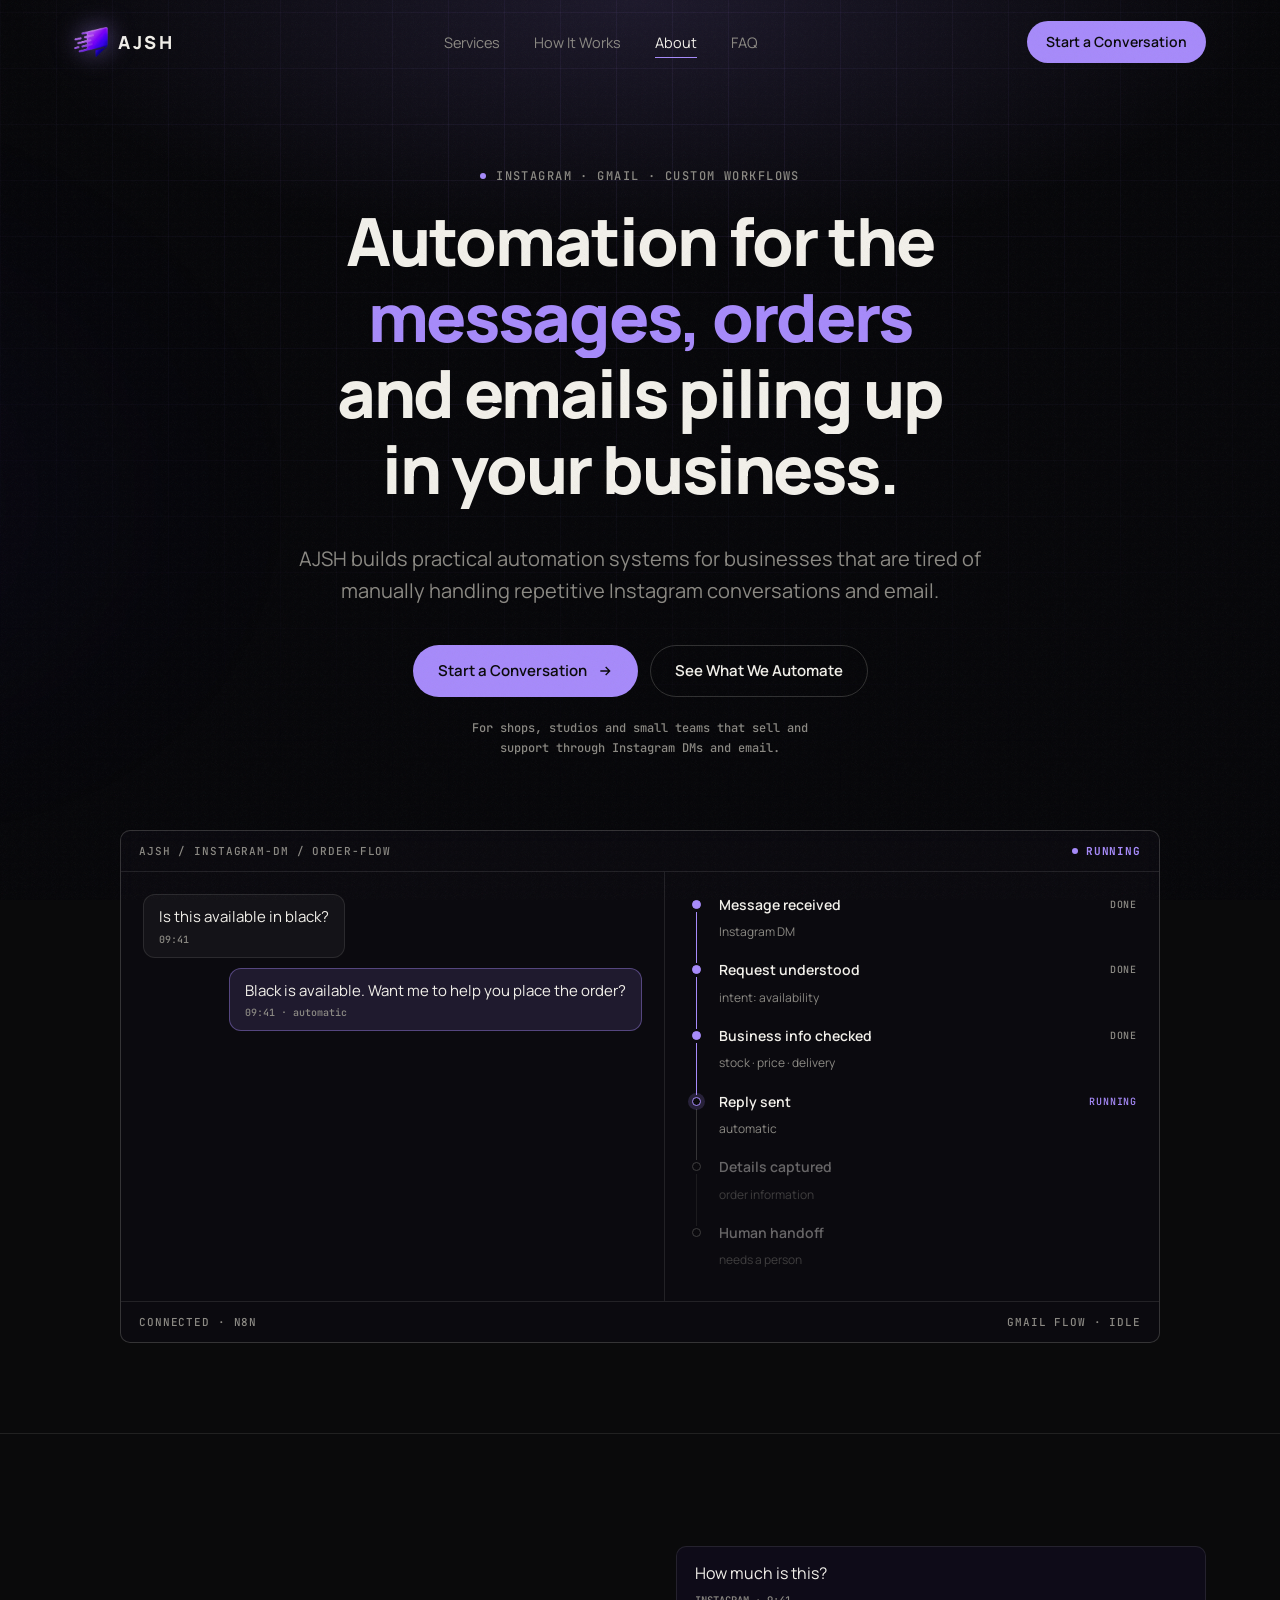
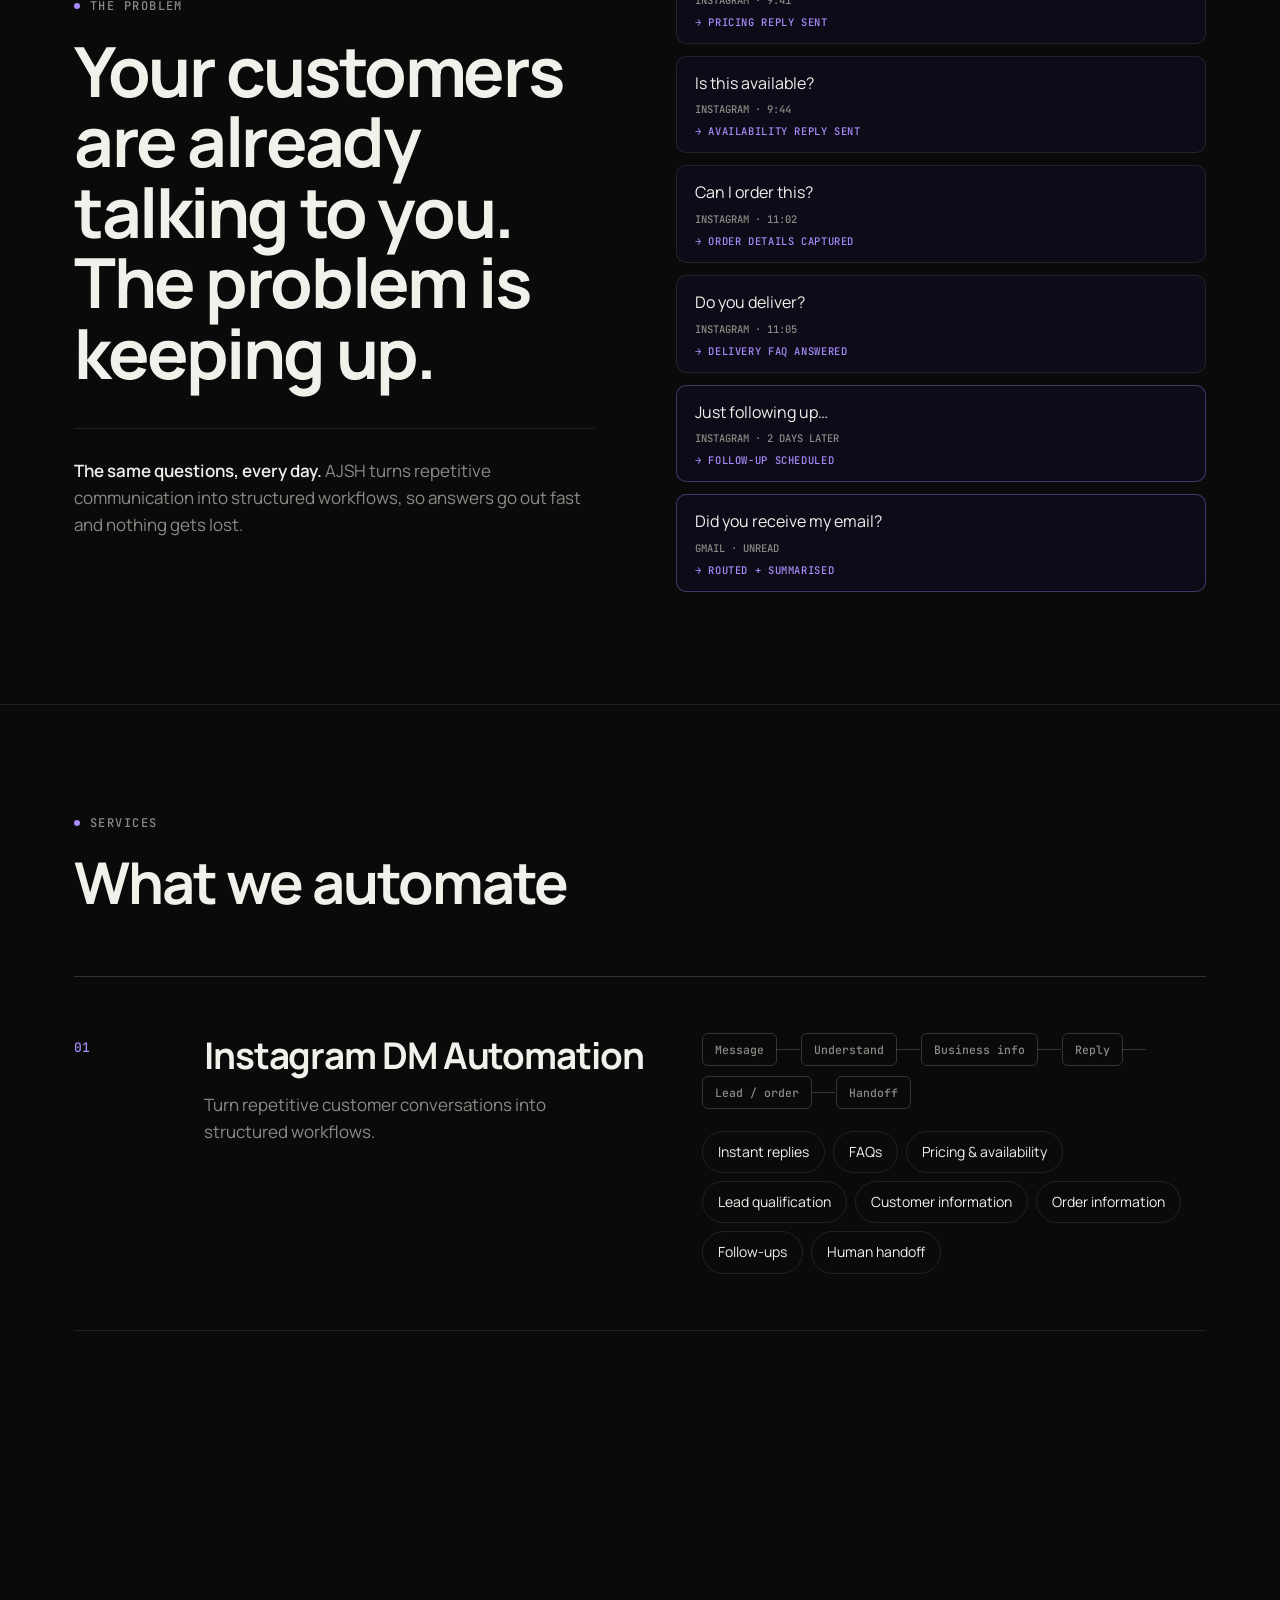
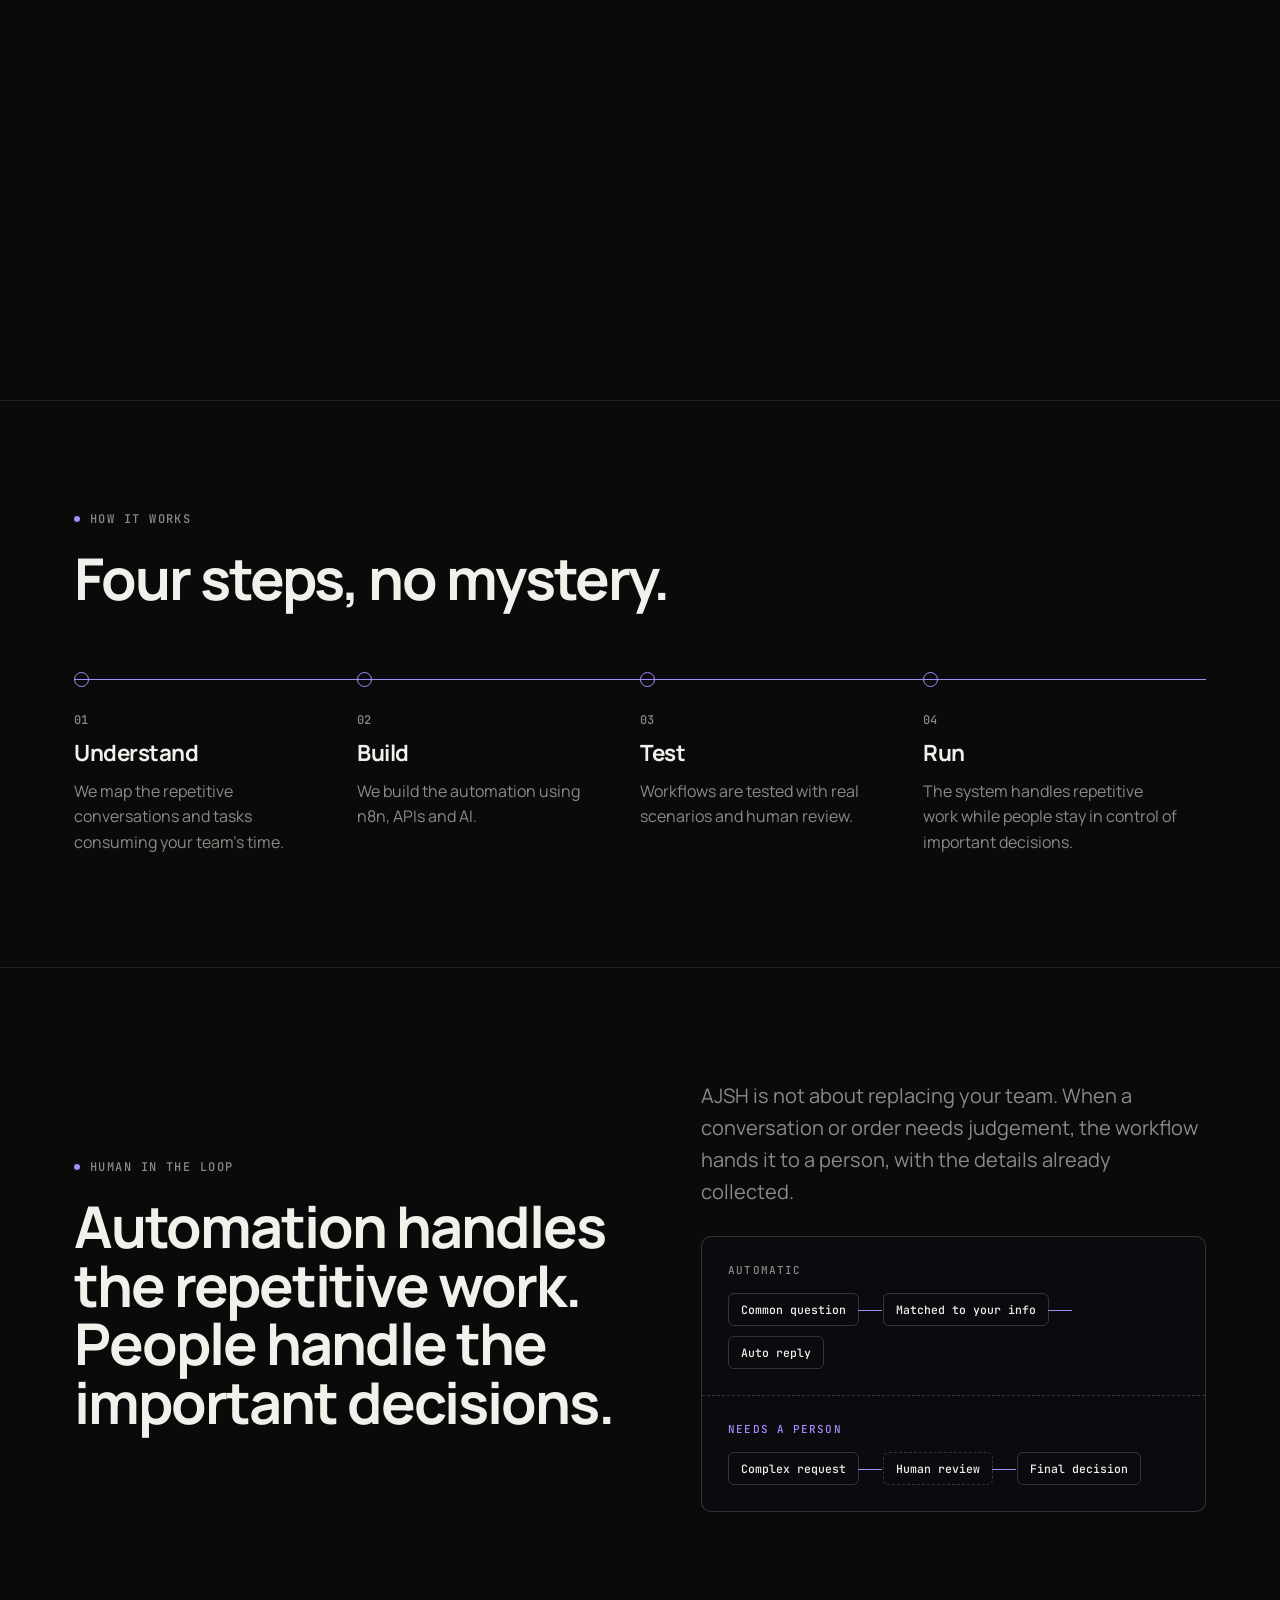
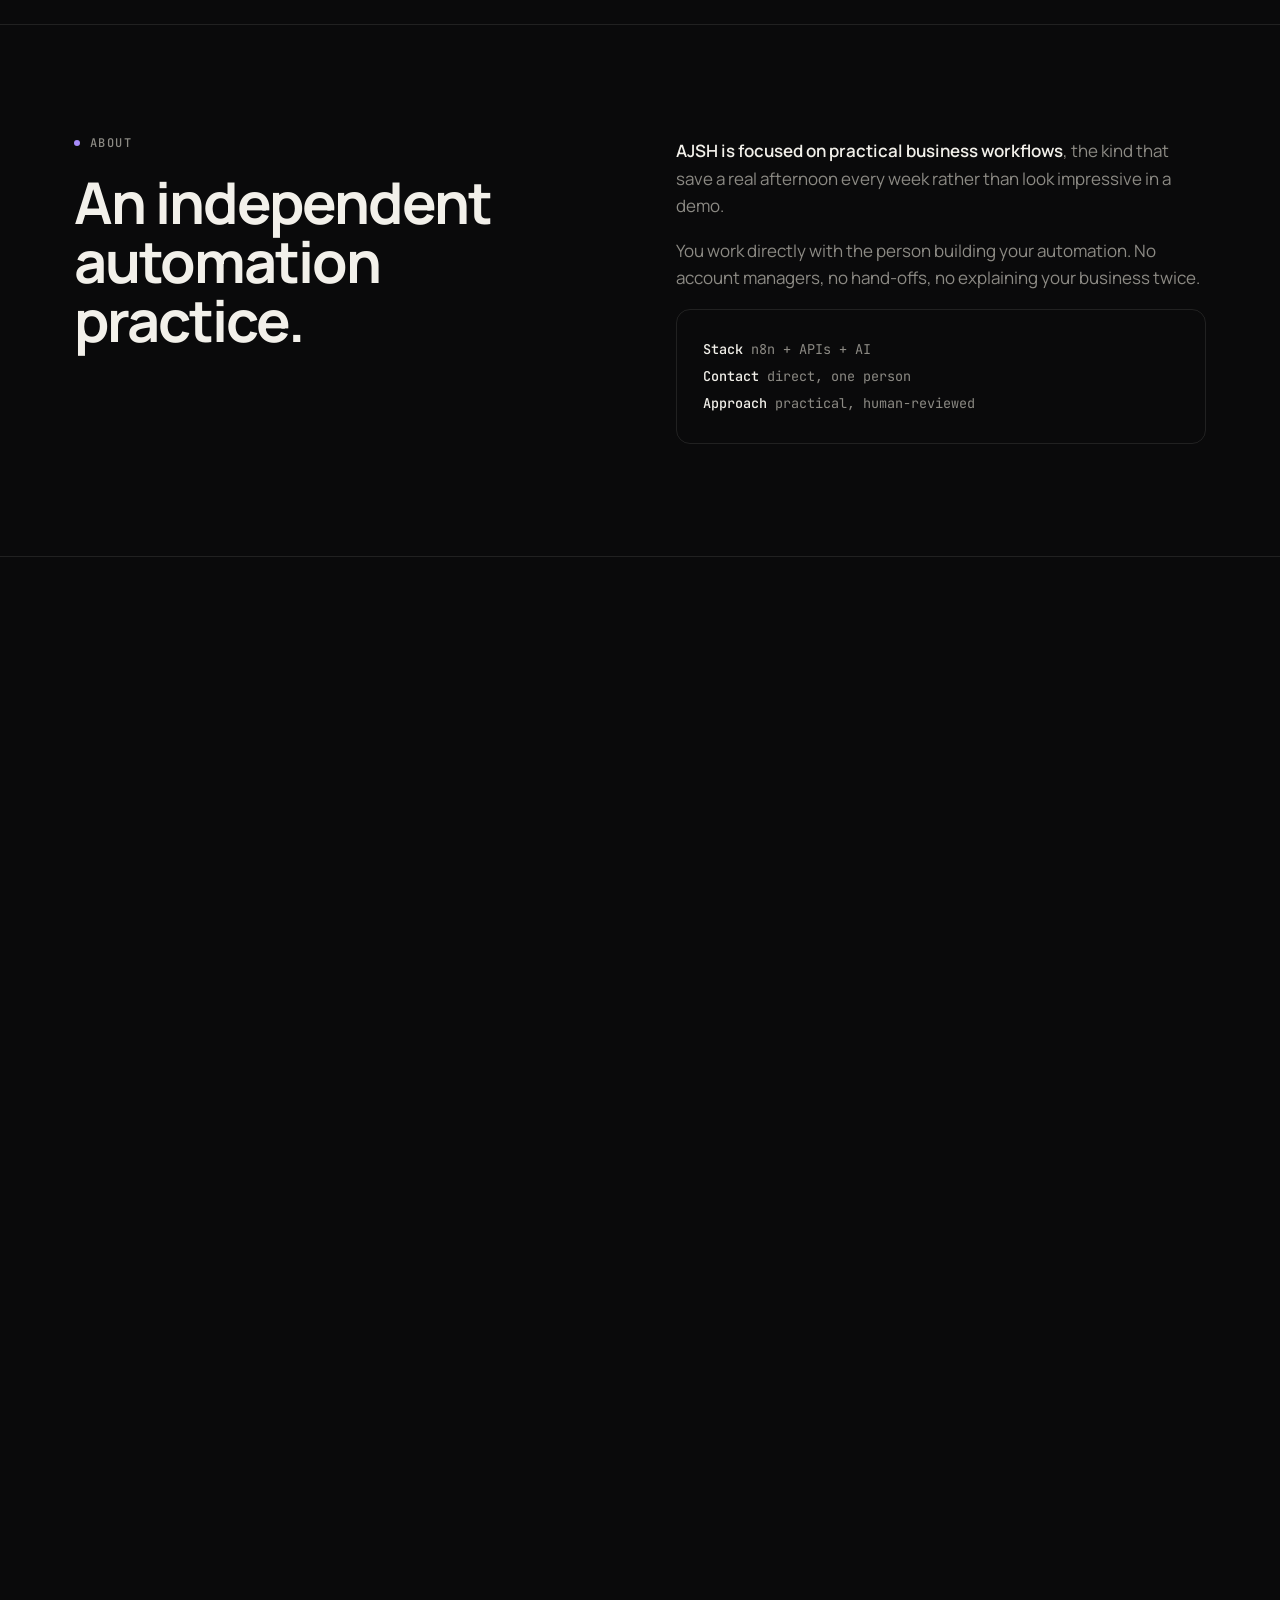
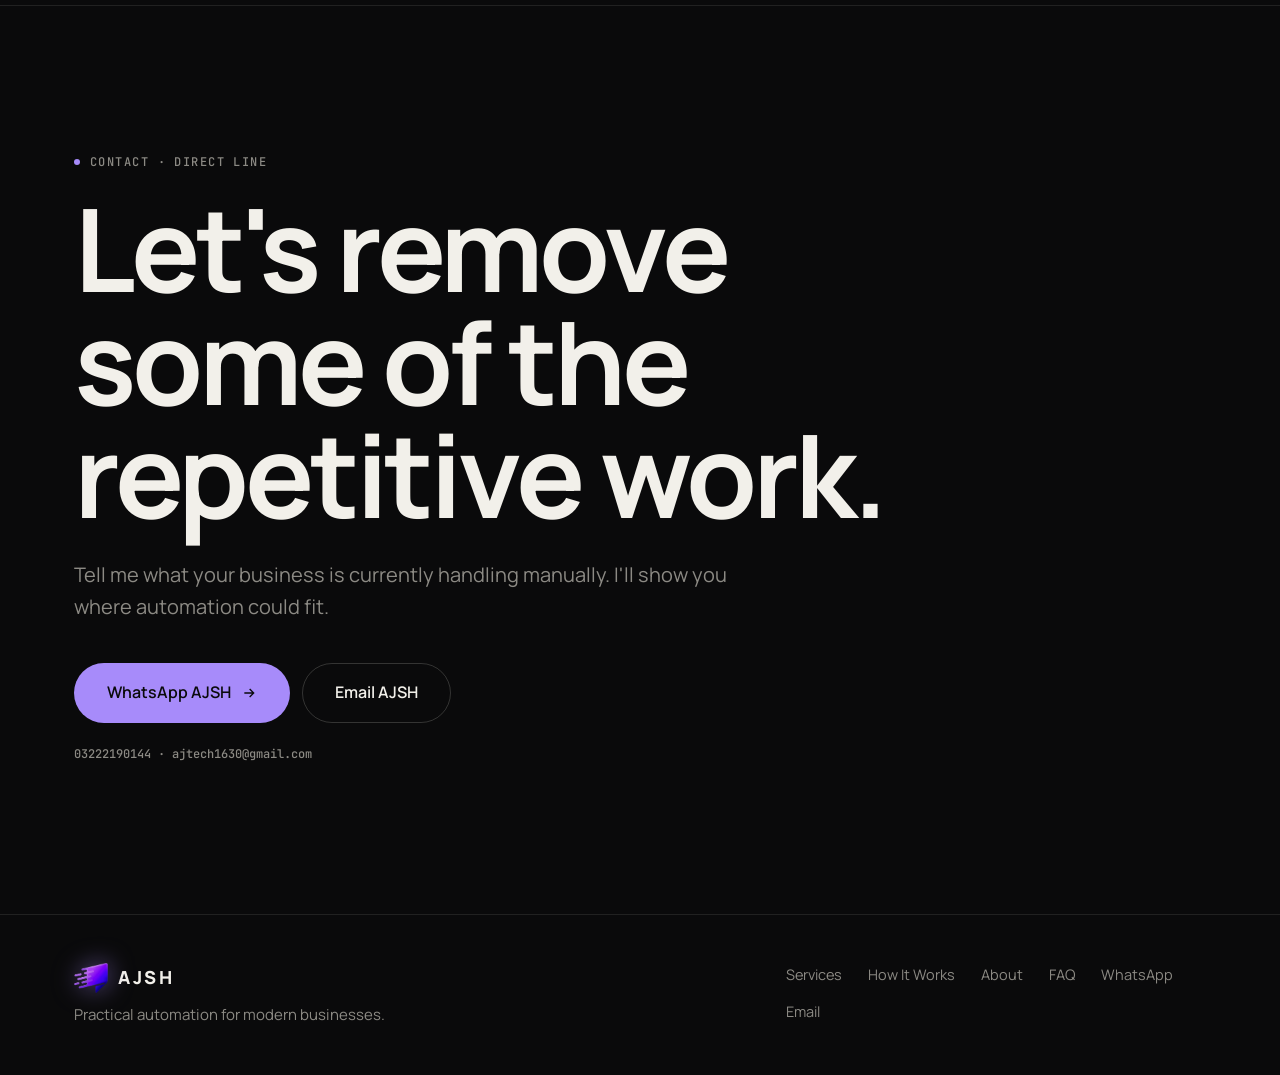
==== index.html @ f2de077d "Create index.html" ====
<!DOCTYPE html>
<html lang="en">
<head>
<meta charset="utf-8">
<meta name="viewport" content="width=device-width, initial-scale=1, viewport-fit=cover">
<title>AJSH — Practical automation for modern businesses</title>
<meta name="description" content="AJSH builds Instagram DM, Gmail and custom workflow automation with n8n, APIs and AI. Humans stay in control.">
<link rel="preconnect" href="https://fonts.googleapis.com">
<link rel="preconnect" href="https://fonts.gstatic.com" crossorigin>
<link href="https://fonts.googleapis.com/css2?family=Manrope:wght@400;500;600;700;800&family=JetBrains+Mono:wght@400;500&display=swap" rel="stylesheet">
<style>
:root{--bg:#0a0a0b;--bg2:#101012;--fg:#f2f0ea;--mute:#8c8a84;--line:rgba(242,240,234,.1);--line2:rgba(242,240,234,.18);--acc:#a78bfa;--accfg:#0a0a0b;color-scheme:dark;box-sizing:border-box;padding-top:env(safe-area-inset-top,0px);padding-bottom:env(safe-area-inset-bottom,0px)}
@media(prefers-color-scheme:dark){:root:not([data-theme="light"]){--bg:#0a0a0b;--bg2:#101012;--fg:#f2f0ea;--mute:#8c8a84}}
:root[data-theme="dark"]{--bg:#0a0a0b;--bg2:#101012;--fg:#f2f0ea;--mute:#8c8a84}
html{scroll-behavior:smooth;scroll-padding-top:calc(80px + env(safe-area-inset-top,0px))}
*,*:before,*:after{box-sizing:border-box}
body{margin:0;background:var(--bg);color:var(--fg);font:400 17px/1.6 Manrope,system-ui,-apple-system,Segoe UI,sans-serif;-webkit-font-smoothing:antialiased;overflow-x:hidden}
body:before{content:"";position:fixed;inset:0;pointer-events:none;opacity:.05;z-index:100;background-image:url("data:image/svg+xml,%3Csvg xmlns='http://www.w3.org/2000/svg' width='160' height='160'%3E%3Cfilter id='n'%3E%3CfeTurbulence baseFrequency='.9' numOctaves='2'/%3E%3C/filter%3E%3Crect width='160' height='160' filter='url(%23n)'/%3E%3C/svg%3E")}
a{color:inherit;text-decoration:none}
.mono{font-family:"JetBrains Mono",ui-monospace,Menlo,monospace}
.wrap{max-width:1180px;margin:0 auto;padding:0 24px}
section{padding:112px 0;border-top:1px solid var(--line)}
.eyebrow{font:500 12px/1 "JetBrains Mono",monospace;letter-spacing:.12em;text-transform:uppercase;color:var(--mute);display:flex;gap:10px;align-items:center;margin-bottom:24px}
.eyebrow i{width:6px;height:6px;border-radius:50%;background:var(--acc)}
h1,h2,h3{margin:0;font-weight:700;letter-spacing:-.035em;line-height:1.02}
h1{font-size:clamp(2.1rem,5.2vw,4.3rem);font-weight:800;letter-spacing:-.03em;line-height:1.06}
h2{font-size:clamp(2rem,4.6vw,3.6rem)}
h3{font-size:1.4rem;letter-spacing:-.02em;line-height:1.2}
p{margin:0}.lead{color:var(--mute);font-size:clamp(1.05rem,1.6vw,1.25rem);max-width:56ch}
.btn{display:inline-flex;align-items:center;gap:10px;height:52px;padding:0 24px;border-radius:999px;font-weight:600;font-size:15px;border:1px solid var(--line2);transition:transform .2s,background .2s,border-color .2s,color .2s;cursor:pointer;white-space:nowrap}
.btn svg{width:16px;height:16px;transition:transform .2s}
.btn:hover svg{transform:translateX(3px)}
.btn.p{background:var(--acc);color:var(--accfg);border-color:var(--acc)}
.btn.p:hover{transform:translateY(-2px);box-shadow:0 10px 30px -10px var(--acc)}
.btn.s:hover{border-color:var(--fg);background:rgba(242,240,234,.05)}
:focus-visible{outline:2px solid var(--acc);outline-offset:3px;border-radius:6px}
/* nav */
.bar{position:fixed;top:0;left:0;height:2px;background:var(--acc);width:0;z-index:60;transition:width .1s}
header{position:fixed;top:0;left:0;right:0;z-index:50;padding-top:env(safe-area-inset-top,0px);transition:background .3s,border-color .3s;border-bottom:1px solid transparent}
header .in{display:flex;align-items:center;justify-content:space-between;height:84px;transition:height .3s}
header.sc{background:rgba(10,10,11,.82);backdrop-filter:blur(14px);-webkit-backdrop-filter:blur(14px);border-color:var(--line)}
header.sc .in{height:62px}
.logo{font-weight:800;letter-spacing:.14em;font-size:18px;display:flex;align-items:center;gap:10px}
.logo i{width:8px;height:8px;background:var(--acc);border-radius:2px;transform:rotate(45deg)}
nav ul{display:flex;gap:34px;list-style:none;margin:0;padding:0}
nav a{font-size:14.5px;color:var(--mute);transition:color .2s;position:relative}
nav a:hover,nav a.on{color:var(--fg)}
nav a.on:after{content:"";position:absolute;left:0;right:0;bottom:-6px;height:1px;background:var(--acc)}
.hbtn{height:42px;font-size:14px;padding:0 18px}
.burger{display:none;background:none;border:1px solid var(--line2);color:var(--fg);width:44px;height:44px;border-radius:50%;cursor:pointer}
.burger span{display:block;width:16px;height:1.5px;background:currentColor;margin:4px auto;transition:transform .25s,opacity .25s}
.burger[aria-expanded=true] span:first-child{transform:translateY(2.75px) rotate(45deg)}
.burger[aria-expanded=true] span:last-child{transform:translateY(-2.75px) rotate(-45deg)}
@media(max-width:860px){nav,.hbtn{display:none}.burger{display:block}
 header.open{background:var(--bg)}
 header.open nav{display:block;position:absolute;top:100%;left:0;right:0;background:var(--bg);border-bottom:1px solid var(--line);padding:8px 24px 28px}
 header.open nav ul{flex-direction:column;gap:0}
 header.open nav a{display:block;font-size:26px;font-weight:600;color:var(--fg);padding:14px 0;border-bottom:1px solid var(--line)}
 header.open .hbtn{display:inline-flex;position:absolute;top:calc(100% + 330px);left:24px}
 section{padding:80px 0}}
/* hero */
.hero{padding:170px 0 90px;border:0;position:relative}
.hero:before{content:"";position:absolute;inset:0;background:linear-gradient(var(--line) 1px,transparent 1px) 0 0/100% 96px;-webkit-mask-image:linear-gradient(#000 20%,transparent 85%);mask-image:linear-gradient(#000 20%,transparent 85%);opacity:.7;pointer-events:none}
.hero .wrap{position:relative}
.hero h1 .ln{display:block;overflow:hidden;padding-bottom:.08em}
.hero h1 .ln span{display:inline-block;transform:translateY(105%);animation:up .9s cubic-bezier(.2,.8,.2,1) forwards}
.hero h1 .ln:nth-child(2) span{animation-delay:.08s}.hero h1 .ln:nth-child(3) span{animation-delay:.16s}.hero h1 .ln:nth-child(4) span{animation-delay:.24s}
h1 em{font-style:normal;color:var(--acc)}
@keyframes up{to{transform:none}}
.fade{opacity:0;transform:translateY(16px);animation:fi .8s .5s cubic-bezier(.2,.8,.2,1) forwards}
@keyframes fi{to{opacity:1;transform:none}}
.hero .lead{margin:34px 0 38px}
.cta{display:flex;gap:12px;flex-wrap:wrap}
.who{margin-top:22px;font:500 12px/1.6 "JetBrains Mono",monospace;color:var(--mute)}
.flow{margin-top:76px;display:grid;grid-template-columns:1.35fr 1fr;gap:20px}
.panel{border:1px solid var(--line);background:linear-gradient(180deg,rgba(242,240,234,.035),transparent);border-radius:14px;padding:26px;position:relative;overflow:hidden}
.ph{display:flex;justify-content:space-between;align-items:center;font:500 11.5px/1 "JetBrains Mono",monospace;letter-spacing:.08em;text-transform:uppercase;color:var(--mute);margin-bottom:26px}
.live{display:flex;gap:8px;align-items:center}.live i{width:6px;height:6px;border-radius:50%;background:var(--acc);animation:pu 2s infinite}
@keyframes pu{50%{opacity:.25}}
.steps{display:grid;grid-template-columns:repeat(5,1fr);gap:0}
.nd{position:relative;padding-right:12px}
.nd b{display:grid;place-items:center;width:38px;height:38px;border-radius:10px;border:1px solid var(--line2);background:var(--bg2);font:500 12px "JetBrains Mono",monospace;position:relative;z-index:1;transition:border-color .4s,color .4s,background .4s}
.nd:not(:last-child):before{content:"";position:absolute;top:19px;left:38px;right:0;height:1px;background:repeating-linear-gradient(90deg,var(--line2) 0 4px,transparent 4px 8px)}
.nd:not(:last-child):after{content:"";position:absolute;top:17px;left:38px;width:6px;height:5px;border-radius:3px;background:var(--acc);opacity:0;animation:dot 5s infinite;animation-delay:calc(var(--i)*1s)}
@keyframes dot{0%{opacity:0;left:38px}8%{opacity:1}30%{opacity:1;left:calc(100% - 8px)}38%,100%{opacity:0;left:calc(100% - 8px)}}
.nd.act b{border-color:var(--acc);color:var(--acc);background:rgba(167,139,250,.08)}
.nd span{display:block;margin-top:14px;font-size:13px;line-height:1.35;font-weight:600}
.nd small{display:block;color:var(--mute);font-size:11.5px;margin-top:4px;line-height:1.35}
.nd.hum b{border-style:dashed}
.mail{display:flex;flex-direction:column;gap:10px}
.row{display:flex;align-items:center;gap:12px;padding:12px 14px;border:1px solid var(--line);border-radius:10px;font-size:13.5px;opacity:.5;transition:opacity .4s,border-color .4s}
.row.act{opacity:1;border-color:var(--line2)}
.tag{margin-left:auto;font:500 10.5px "JetBrains Mono",monospace;color:var(--acc);letter-spacing:.05em}
.row .d{width:7px;height:7px;border-radius:50%;background:var(--mute);flex:none}.row.act .d{background:var(--acc)}
@media(max-width:860px){.flow{grid-template-columns:1fr;margin-top:56px}
 .steps{grid-template-columns:1fr;gap:6px}.nd{display:grid;grid-template-columns:38px 1fr;column-gap:16px;padding:0 0 18px}
 .nd span{margin-top:0}.nd small{grid-column:2}
 .nd:not(:last-child):before{top:38px;bottom:0;left:19px;right:auto;width:1px;height:auto;background:repeating-linear-gradient(var(--line2) 0 4px,transparent 4px 8px)}
 .nd:not(:last-child):after{display:none}}
/* reveal */
.rv{opacity:0;transform:translateY(24px);transition:opacity .8s cubic-bezier(.2,.8,.2,1),transform .8s cubic-bezier(.2,.8,.2,1);transition-delay:var(--d,0s)}
.rv.in{opacity:1;transform:none}
/* problem */
.prob{display:grid;grid-template-columns:1fr 1fr;gap:72px;align-items:center}
.msgs{display:flex;flex-direction:column;gap:12px}
.m{max-width:78%;padding:14px 18px;border:1px solid var(--line);background:var(--bg2);border-radius:18px 18px 18px 4px;font-size:16px}
.m:nth-child(even){align-self:flex-end;border-radius:18px 18px 4px 18px;max-width:70%}
.m small{display:block;margin-top:6px;font:500 10.5px "JetBrains Mono",monospace;color:var(--mute)}
.m.f{border-color:rgba(167,139,250,.35)}
.resolve{margin-top:40px;padding-top:28px;border-top:1px solid var(--line);color:var(--mute);max-width:52ch}
.resolve b{color:var(--fg);font-weight:600}
@media(max-width:860px){.prob{grid-template-columns:1fr;gap:48px}}
/* services */
.sv{margin-top:64px;border-top:1px solid var(--line2)}
.svr{display:grid;grid-template-columns:90px 1fr 1.1fr;gap:40px;padding:48px 0;border-bottom:1px solid var(--line);transition:background .3s}
.svr .n{font:500 13px "JetBrains Mono",monospace;color:var(--acc);padding-top:6px}
.svr p{color:var(--mute);margin-top:14px;max-width:38ch}
.chips{display:flex;flex-wrap:wrap;gap:8px;align-content:flex-start}
.chips li{list-style:none;padding:9px 15px;border:1px solid var(--line);border-radius:999px;font-size:14px;transition:border-color .2s,transform .2s,color .2s}
.chips li:hover{border-color:var(--acc);color:var(--acc);transform:translateY(-2px)}
.chips{margin:0;padding:0}
@media(max-width:860px){.svr{grid-template-columns:1fr;gap:20px;padding:36px 0}}
/* how */
.tl{margin-top:64px;display:grid;grid-template-columns:repeat(4,1fr);gap:0;position:relative}
.tl:before{content:"";position:absolute;top:7px;left:0;right:0;height:1px;background:var(--line2)}
.tl:after{content:"";position:absolute;top:7px;left:0;height:1px;background:var(--acc);width:0;transition:width 1.6s cubic-bezier(.2,.8,.2,1) .2s}
.tl.in:after{width:100%}
.st{padding:40px 28px 0 0;position:relative}
.st:before{content:"";position:absolute;top:0;left:0;width:15px;height:15px;border-radius:50%;background:var(--bg);border:1px solid var(--acc)}
.st .n{font:500 12px "JetBrains Mono",monospace;color:var(--mute);margin-bottom:12px;display:block}
.st p{color:var(--mute);margin-top:12px;font-size:16px}
@media(max-width:860px){.tl{grid-template-columns:1fr;gap:36px;padding-left:36px}.tl:before,.tl:after{top:0;bottom:0;left:7px;right:auto;width:1px;height:auto}.tl.in:after{height:100%;width:1px}.tl:after{height:0;width:1px;transition:height 1.6s ease .2s}.st{padding:0}.st:before{left:-36px;top:4px}}
/* human */
.hu{display:grid;grid-template-columns:1.1fr 1fr;gap:72px;align-items:center}
.split{display:grid;grid-template-columns:1fr 1fr;gap:1px;background:var(--line);border:1px solid var(--line);border-radius:14px;overflow:hidden}
.split div{background:var(--bg);padding:28px}
.split h3{font-size:1.05rem;margin-bottom:16px;font-family:"JetBrains Mono",monospace;font-weight:500;color:var(--mute);text-transform:uppercase;letter-spacing:.08em;font-size:12px}
.split ul{margin:0;padding:0;list-style:none;display:grid;gap:12px;font-size:15.5px}
.split li:before{content:"→ ";color:var(--acc)}
.split div:last-child li:before{content:"◆ "}
@media(max-width:860px){.hu{grid-template-columns:1fr;gap:44px}}
@media(max-width:480px){.split{grid-template-columns:1fr}}
/* about */
.ab{display:grid;grid-template-columns:1fr 1fr;gap:72px}
.ab p{color:var(--mute);margin-bottom:18px}.ab p b{color:var(--fg);font-weight:600}
.dir{margin-top:8px;border:1px solid var(--line);border-radius:14px;padding:26px;font:400 13.5px/2 "JetBrains Mono",monospace;color:var(--mute)}
.dir b{color:var(--fg);font-weight:500}
@media(max-width:860px){.ab{grid-template-columns:1fr;gap:36px}}
/* faq */
.fq{margin-top:56px;border-top:1px solid var(--line2);max-width:860px}
details{border-bottom:1px solid var(--line)}
summary{list-style:none;cursor:pointer;display:flex;justify-content:space-between;gap:20px;align-items:center;padding:26px 0;font-size:1.15rem;font-weight:600;letter-spacing:-.01em}
summary::-webkit-details-marker{display:none}
summary:after{content:"+";font:400 24px "JetBrains Mono",monospace;color:var(--acc);transition:transform .3s;flex:none}
details[open] summary:after{transform:rotate(45deg)}
details p{color:var(--mute);padding:0 40px 28px 0;max-width:64ch;animation:fi .4s forwards}
/* cta */
.fin{padding:130px 0;text-align:left}
.fin h2{font-size:clamp(2.3rem,6vw,5rem);max-width:15ch}
.fin .lead{margin:28px 0 40px}
footer{border-top:1px solid var(--line);padding:48px 0 calc(48px + env(safe-area-inset-bottom,0px))}
footer .wrap{display:flex;justify-content:space-between;gap:32px;flex-wrap:wrap}
footer p{color:var(--mute);margin-top:10px;font-size:15px}
footer ul{display:flex;gap:10px 26px;flex-wrap:wrap;list-style:none;margin:0;padding:0;font-size:14.5px;color:var(--mute);max-width:420px}
footer ul a:hover{color:var(--fg)}
@media(prefers-reduced-motion:reduce){*,*:before,*:after{animation:none!important;transition:none!important;scroll-behavior:auto!important}.rv,.fade{opacity:1;transform:none}.hero h1 .ln span{transform:none}.tl:after{width:100%}}

/* animated background */
.bgfx{position:fixed;inset:0;z-index:-1;overflow:hidden;pointer-events:none;background:radial-gradient(120% 80% at 50% -10%,#1a1030 0%,var(--bg) 60%)}
.bgfx i{position:absolute;border-radius:50%;filter:blur(80px);opacity:.55;will-change:transform}
.bgfx i:nth-child(1){width:60vmax;height:60vmax;left:-15vmax;top:-20vmax;background:radial-gradient(circle,#7c3aed,transparent 65%);animation:b1 22s ease-in-out infinite alternate}
.bgfx i:nth-child(2){width:50vmax;height:50vmax;right:-18vmax;top:10vh;background:radial-gradient(circle,#c026d3,transparent 65%);opacity:.32;animation:b2 28s ease-in-out infinite alternate}
.bgfx i:nth-child(3){width:45vmax;height:45vmax;left:20vw;bottom:-25vmax;background:radial-gradient(circle,#4f46e5,transparent 65%);opacity:.4;animation:b3 25s ease-in-out infinite alternate}
.bgfx:after{content:"";position:absolute;inset:-100px 0 0;background:linear-gradient(rgba(167,139,250,.07) 1px,transparent 1px) 0 0/64px 64px,linear-gradient(90deg,rgba(167,139,250,.07) 1px,transparent 1px) 0 0/64px 64px;-webkit-mask-image:radial-gradient(70% 60% at 50% 30%,#000,transparent);mask-image:radial-gradient(70% 60% at 50% 30%,#000,transparent);animation:gr 12s linear infinite}
.bgfx canvas{position:absolute;inset:0;width:100%;height:100%}
.glow{position:fixed;left:0;top:0;width:480px;height:480px;margin:-240px 0 0 -240px;border-radius:50%;background:radial-gradient(circle,rgba(167,139,250,.16),transparent 65%);pointer-events:none;z-index:-1;transition:transform .25s ease-out;transform:translate(-999px,-999px)}
@keyframes b1{to{transform:translate(18vmax,14vmax) scale(1.15)}}
@keyframes b2{to{transform:translate(-16vmax,18vmax) scale(.9)}}
@keyframes b3{to{transform:translate(14vmax,-16vmax) scale(1.2)}}
@keyframes gr{to{transform:translateY(64px)}}
.hero:before{display:none}
.panel{background:linear-gradient(180deg,rgba(20,14,36,.6),rgba(10,10,11,.4));backdrop-filter:blur(6px);-webkit-backdrop-filter:blur(6px)}
.m,.nd b{background:rgba(16,12,28,.8)}
.split div{background:rgba(10,8,18,.85)}
h1 em{background:linear-gradient(90deg,#c4b5fd,#a78bfa 50%,#e879f9);-webkit-background-clip:text;background-clip:text;color:transparent;background-size:200% 100%;animation:sh 6s ease-in-out infinite alternate}
@keyframes sh{to{background-position:100% 0}}
.btn.p{background:linear-gradient(135deg,#c4b5fd,#a78bfa 60%,#c084fc);border-color:transparent}
@media(prefers-reduced-motion:reduce){.bgfx i,.bgfx:after,h1 em{animation:none!important}}
.logo .mk{display:block;width:34px;height:30px;flex:none;background:url([data-uri]) center/contain no-repeat;filter:drop-shadow(0 0 12px rgba(167,139,250,.55))}
header.sc .logo .mk{width:30px;height:26px}
.logo .mk{transition:width .3s,height .3s}

/* background v2 */
.bgfx{background:radial-gradient(110% 70% at 50% -5%,#170a36 0%,#0a0516 45%,#030208 100%)}
.bgfx:before{content:"";position:absolute;left:50%;top:38%;width:150vmax;height:150vmax;margin:-75vmax 0 0 -75vmax;background:conic-gradient(from 0deg,#4c1d95,#7c3aed,#c026d3,#4f46e5,#a855f7,#4c1d95);filter:blur(110px);opacity:.24;animation:sp 50s linear infinite;will-change:transform}
@keyframes sp{to{transform:rotate(360deg)}}
.bgfx i{opacity:.4}
.rg{display:block;position:absolute;border-radius:50%;-webkit-mask:radial-gradient(farthest-side,transparent calc(100% - 3px),#000 calc(100% - 2px));mask:radial-gradient(farthest-side,transparent calc(100% - 3px),#000 calc(100% - 2px));filter:drop-shadow(0 0 10px #a78bfa);will-change:transform}
.r1{opacity:.75;width:min(82vmin,780px);height:min(82vmin,780px);right:-8vmin;top:6vh;background:conic-gradient(from 0deg,transparent 0 10%,#a78bfa,#fff 50%,#c084fc 60%,transparent 85%);animation:sp 14s linear infinite}
.r2{width:min(58vmin,540px);height:min(58vmin,540px);right:4vmin;top:calc(6vh + min(12vmin,120px));background:conic-gradient(from 90deg,transparent 0 30%,#e879f9,#c4b5fd 55%,transparent 80%);opacity:.55;animation:sp 22s linear infinite reverse}
.r3{width:min(110vmin,1000px);height:min(110vmin,1000px);right:-22vmin;top:-6vh;background:conic-gradient(from 200deg,transparent 0 55%,#7c3aed,transparent 90%);opacity:.35;animation:sp 34s linear infinite}
.str{position:absolute;left:-40vw;width:40vw;height:1px;background:linear-gradient(90deg,transparent,#c4b5fd,transparent);transform:rotate(-14deg);opacity:0;animation:ss 12s ease-in infinite}
@keyframes ss{0%{transform:translateX(0) rotate(-14deg);opacity:0}10%{opacity:.9}55%{opacity:0;transform:translateX(190vw) rotate(-14deg)}100%{opacity:0;transform:translateX(190vw) rotate(-14deg)}}
@media(max-width:700px){.r1{right:-30vmin}.r2{right:-12vmin}.r3{display:none}}
@media(prefers-reduced-motion:reduce){.bgfx:before,.rg,.str{animation:none!important}}
.hero .wrap>.eyebrow,.hero .cta{justify-content:center}
.hero .wrap{text-align:center}
.hero .lead{margin-left:auto;margin-right:auto;max-width:60ch}
.hero .who{max-width:52ch;margin-left:auto;margin-right:auto}
.hero .panel{text-align:left}
@media(max-width:480px){.hero .cta .btn{width:100%;justify-content:center}}

/* v3 identity */
.bgfx{background:radial-gradient(70% 40% at 50% 0,rgba(167,139,250,.11),transparent 70%),#07070a}
.bgfx:before{display:none}.bgfx:after{opacity:.45;animation:none}
.glow{opacity:.5}
h1 em{background:none;-webkit-text-fill-color:currentColor;color:var(--acc);animation:none}
.btn.p{background:var(--acc);box-shadow:none}.btn{will-change:transform}
.lui{margin:72px auto 0;max-width:1040px;text-align:left;border:1px solid var(--line2);border-radius:10px;background:rgba(12,11,17,.85);backdrop-filter:blur(8px);-webkit-backdrop-filter:blur(8px)}
.lh,.lf{display:flex;justify-content:space-between;gap:12px;padding:13px 18px;font:500 11px "JetBrains Mono",monospace;letter-spacing:.08em;text-transform:uppercase;color:var(--mute)}
.lh{border-bottom:1px solid var(--line)}.lf{border-top:1px solid var(--line)}
.stt{display:flex;align-items:center;gap:8px;color:var(--acc)}.stt i{width:6px;height:6px;border-radius:50%;background:currentColor;animation:pu 1.6s infinite}
.lb2{display:grid;grid-template-columns:1.1fr 1fr}
.chat{padding:22px;display:flex;flex-direction:column;gap:10px;min-height:330px;border-right:1px solid var(--line)}
.b{max-width:86%;padding:11px 15px;border:1px solid var(--line);border-radius:12px;font-size:15px;line-height:1.45;opacity:0;transform:translateY(10px);transition:opacity .5s,transform .5s}
.b.in{opacity:1;transform:none}.b small{display:block;margin-top:5px;font:500 10px "JetBrains Mono",monospace;color:var(--mute)}
.b.c{align-self:flex-start;background:rgba(242,240,234,.04)}.b.a{align-self:flex-end;background:rgba(167,139,250,.13);border-color:rgba(167,139,250,.4)}
.b.d,.b.h{align-self:stretch;max-width:100%;font:500 11.5px/1.7 "JetBrains Mono",monospace;color:var(--mute);border-style:dashed}.b.d b{color:var(--acc)}
.b.h{color:var(--fg);border-color:var(--acc)}
.pipe{padding:22px 22px 14px;display:flex;flex-direction:column}
.ps{display:grid;grid-template-columns:20px 1fr auto;gap:12px;padding-bottom:16px;position:relative;opacity:.4;transition:opacity .4s}
.ps i{width:9px;height:9px;margin:6px 5px 0;border-radius:50%;border:1px solid var(--mute);background:var(--bg);position:relative;z-index:1;transition:.3s}
.ps:not(:last-child):before{content:"";position:absolute;left:9px;top:18px;bottom:-4px;width:1px;background:var(--line2)}
.ps b{font-size:14px;font-weight:600;display:block}.ps small{color:var(--mute);font-size:12px}
.ps em{font:500 10px "JetBrains Mono",monospace;font-style:normal;letter-spacing:.08em;color:var(--mute);padding-top:4px}
.ps.run,.ps.done{opacity:1}.ps.done i{background:var(--acc);border-color:var(--acc)}.ps.done:before{background:var(--acc)}
.ps.run i{border-color:var(--acc);box-shadow:0 0 0 4px rgba(167,139,250,.18)}.ps.run em{color:var(--acc)}
@media(max-width:760px){.lb2{grid-template-columns:1fr}.chat{border-right:0;border-bottom:1px solid var(--line);min-height:300px}.lui{margin-top:48px}.lf span:last-child{display:none}}
/* services flows */
.rc{display:flex;flex-direction:column;gap:22px}
.fl{display:flex;flex-wrap:wrap;gap:10px 0}
.fn{position:relative;margin-right:24px;padding:8px 12px;border:1px solid var(--line2);border-radius:6px;font:500 11.5px "JetBrains Mono",monospace;color:var(--mute);white-space:nowrap}
.fn:not(:last-child):after{content:"";position:absolute;left:100%;top:50%;width:24px;height:1px;background:var(--line2)}
.svr:hover .fn,.dec.in .fn{animation:lit .7s calc(var(--i)*.28s) both}
.svr:hover .fn:after,.dec.in .fn:after{animation:litb .5s calc(var(--i)*.28s + .3s) both}
@keyframes lit{40%{border-color:var(--acc);color:var(--acc)}to{border-color:var(--line2);color:var(--fg)}}
@keyframes litb{to{background:var(--acc)}}
.svr{padding:56px 0}.svr h3{font-size:clamp(1.6rem,3vw,2.3rem);letter-spacing:-.03em}
.fn.ok{border-color:rgba(167,139,250,.5)}.fn.wait{border-style:dashed}
@media(max-width:860px){.fl{flex-direction:column;align-items:flex-start;gap:0}.fn{margin:0 0 22px}.fn:not(:last-child):after{left:20px;top:100%;width:1px;height:22px}.svr .fl{flex-direction:row;gap:10px 0}.svr .fn{margin:0 24px 0 0}.svr .fn:not(:last-child):after{left:100%;top:50%;width:24px;height:1px}.dec .fl{flex-direction:row}}
/* problem */
.m{max-width:100%!important;align-self:stretch!important;border-radius:10px!important}
.m:after{content:"→ " attr(data-t);display:block;margin-top:8px;font:500 10.5px "JetBrains Mono",monospace;letter-spacing:.06em;color:var(--acc);opacity:0;transition:opacity .6s .9s}
.m.in:after{opacity:1}
.prob h2{font-size:clamp(2.2rem,5.4vw,4.6rem)}
/* human */
.dec{border:1px solid var(--line2);border-radius:10px;background:rgba(12,11,17,.8)}
.lane{padding:26px}.lane+.lane{border-top:1px dashed var(--line2)}
.lbl{display:block;font:500 11px "JetBrains Mono",monospace;letter-spacing:.1em;color:var(--mute);margin-bottom:16px}.lane.h .lbl{color:var(--acc)}
/* cta */
.fin{padding:150px 0}.fin h2{font-size:clamp(2.6rem,9vw,8rem);max-width:12ch;line-height:.98}
.fin .btn{height:60px;padding:0 32px;font-size:16px}
@media(max-width:480px){.fin .btn{width:100%;justify-content:center}}

/* bg v4 */
.bgfx{background:linear-gradient(115deg,transparent 42%,rgba(167,139,250,.10) 50%,transparent 58%) 150% 0/250% 100% no-repeat,radial-gradient(70% 40% at 50% 0,rgba(167,139,250,.14),transparent 70%),#07070a;animation:sw 18s linear infinite}
@keyframes sw{to{background-position:-50% 0,0 0,0 0}}
.bgfx:before{display:block;content:"";position:absolute;inset:-25%;background:radial-gradient(34% 28% at 18% 22%,rgba(124,58,237,.34),transparent 70%),radial-gradient(28% 26% at 82% 32%,rgba(192,38,211,.16),transparent 70%),radial-gradient(38% 28% at 55% 88%,rgba(79,70,229,.26),transparent 70%);animation:dr 26s ease-in-out infinite alternate;will-change:transform}
@keyframes dr{50%{transform:translate3d(5%,-4%,0) scale(1.08)}to{transform:translate3d(-4%,6%,0) scale(1.14)}}
.bgfx:after{opacity:.85;background:linear-gradient(rgba(167,139,250,.09) 1px,transparent 1px) 0 0/56px 56px,linear-gradient(90deg,rgba(167,139,250,.09) 1px,transparent 1px) 0 0/56px 56px;-webkit-mask-image:radial-gradient(80% 70% at 50% 25%,#000,transparent);mask-image:radial-gradient(80% 70% at 50% 25%,#000,transparent);animation:gr2 20s linear infinite!important}
@keyframes gr2{to{transform:translateY(56px)}}
.glow{opacity:.8}
@media(prefers-reduced-motion:reduce){.bgfx,.bgfx:before,.bgfx:after{animation:none!important}}
</style>
</head>
<body>
<div class="bgfx" aria-hidden="true"></div><div class="glow" id="gl" aria-hidden="true"></div>
<div class="bar" id="bar"></div>
<header id="hd"><div class="wrap in">
 <a href="#top" class="logo" aria-label="AJSH home"><span class="mk" aria-hidden="true"></span>AJSH</a>
 <nav id="nav" aria-label="Main"><ul>
  <li><a href="#services">Services</a></li><li><a href="#how">How It Works</a></li><li><a href="#about">About</a></li><li><a href="#faq">FAQ</a></li></ul></nav>
 <a class="btn p hbtn" href="#contact">Start a Conversation</a>
 <button class="burger" id="bg" aria-expanded="false" aria-controls="nav" aria-label="Menu"><span></span><span></span></button>
</div></header>

<main id="top">
<section class="hero"><div class="wrap">
 <div class="eyebrow fade"><i></i>Instagram · Gmail · Custom workflows</div>
 <h1 aria-label="Automation for the messages, orders and emails piling up in your business.">
  <span class="ln" aria-hidden="true"><span>Automation for the</span></span>
  <span class="ln" aria-hidden="true"><span><em>messages, orders</em></span></span>
  <span class="ln" aria-hidden="true"><span>and emails piling up</span></span>
  <span class="ln" aria-hidden="true"><span>in your business.</span></span></h1>
 <p class="lead fade">AJSH builds practical automation systems for businesses that are tired of manually handling repetitive Instagram conversations and email.</p>
 <div class="cta fade">
  <a class="btn p" href="#contact">Start a Conversation <svg viewBox="0 0 24 24" fill="none" stroke="currentColor" stroke-width="2"><path d="M5 12h14M13 6l6 6-6 6"/></svg></a>
  <a class="btn s" href="#services">See What We Automate</a></div>
 <p class="who fade">For shops, studios and small teams that sell and support through Instagram DMs and email.</p>

 <div class="lui fade" aria-label="Example workflow: an Instagram order enquiry">
 <div class="lh"><span>ajsh / instagram-dm / order-flow</span><span class="stt" id="stt"><i></i><b id="sttx">RUNNING</b></span></div>
 <div class="lb2"><div class="chat" id="chat" aria-live="off"></div>
 <div class="pipe" id="pipe">
  <div class="ps"><i></i><div><b>Message received</b><small>Instagram DM</small></div><em></em></div>
  <div class="ps"><i></i><div><b>Request understood</b><small>intent: availability</small></div><em></em></div>
  <div class="ps"><i></i><div><b>Business info checked</b><small>stock · price · delivery</small></div><em></em></div>
  <div class="ps"><i></i><div><b>Reply sent</b><small>automatic</small></div><em></em></div>
  <div class="ps"><i></i><div><b>Details captured</b><small>order information</small></div><em></em></div>
  <div class="ps"><i></i><div><b>Human handoff</b><small>needs a person</small></div><em></em></div>
 </div></div>
 <div class="lf"><span>CONNECTED · n8n</span><span>GMAIL FLOW · IDLE</span></div></div>
</div></section>

<section id="problem"><div class="wrap prob">
 <div><div class="eyebrow rv"><i></i>The problem</div>
  <h2 class="rv">Your customers are already talking to you. The problem is keeping up.</h2>
  <p class="resolve rv"><b>The same questions, every day.</b> AJSH turns repetitive communication into structured workflows, so answers go out fast and nothing gets lost.</p></div>
 <div class="msgs">
  <div class="m rv" style="--d:0s" data-t="PRICING REPLY SENT">How much is this?<small>INSTAGRAM · 9:41</small></div>
  <div class="m rv" style="--d:.08s" data-t="AVAILABILITY REPLY SENT">Is this available?<small>INSTAGRAM · 9:44</small></div>
  <div class="m rv" style="--d:.16s" data-t="ORDER DETAILS CAPTURED">Can I order this?<small>INSTAGRAM · 11:02</small></div>
  <div class="m rv" style="--d:.24s" data-t="DELIVERY FAQ ANSWERED">Do you deliver?<small>INSTAGRAM · 11:05</small></div>
  <div class="m f rv" style="--d:.32s" data-t="FOLLOW-UP SCHEDULED">Just following up…<small>INSTAGRAM · 2 DAYS LATER</small></div>
  <div class="m f rv" style="--d:.4s" data-t="ROUTED + SUMMARISED">Did you receive my email?<small>GMAIL · UNREAD</small></div>
 </div></div></section>

<section id="services"><div class="wrap">
 <div class="eyebrow rv"><i></i>Services</div>
 <h2 class="rv">What we automate</h2>
 <div class="sv">
  <div class="svr rv"><span class="n">01</span><div><h3>Instagram DM Automation</h3><p>Turn repetitive customer conversations into structured workflows.</p></div>
   <div class="rc"><div class="fl"><span class="fn" style="--i:0">Message</span><span class="fn" style="--i:1">Understand</span><span class="fn" style="--i:2">Business info</span><span class="fn" style="--i:3">Reply</span><span class="fn" style="--i:4">Lead / order</span><span class="fn" style="--i:5">Handoff</span></div><ul class="chips"><li>Instant replies</li><li>FAQs</li><li>Pricing &amp; availability</li><li>Lead qualification</li><li>Customer information</li><li>Order information</li><li>Follow-ups</li><li>Human handoff</li></ul></div></div>
  <div class="svr rv"><span class="n">02</span><div><h3>Gmail &amp; Email Automation</h3><p>Stop letting important emails disappear inside an overloaded inbox.</p></div>
   <div class="rc"><div class="fl"><span class="fn" style="--i:0">Inbox</span><span class="fn" style="--i:1">Classify</span><span class="fn" style="--i:2">Extract</span><span class="fn" style="--i:3">Route</span><span class="fn" style="--i:4">Draft reply</span><span class="fn" style="--i:5">Follow-up</span></div><ul class="chips"><li>Classification</li><li>Extraction</li><li>Summaries</li><li>Smart routing</li><li>AI-assisted replies</li><li>Follow-ups</li></ul></div></div>
  <div class="svr rv"><span class="n">03</span><div><h3>Custom Workflows</h3><p>Connect the tools your business already uses and remove repetitive manual work.</p></div>
   <div class="rc"><div class="fl"><span class="fn" style="--i:0">Trigger</span><span class="fn" style="--i:1">Logic</span><span class="fn" style="--i:2">AI</span><span class="fn" style="--i:3">API</span><span class="fn" style="--i:4">Action</span><span class="fn" style="--i:5">Human review</span></div><ul class="chips"><li>n8n</li><li>APIs</li><li>AI agents</li><li>Business logic</li><li>Human review</li></ul></div></div>
 </div></div></section>

<section id="how"><div class="wrap">
 <div class="eyebrow rv"><i></i>How it works</div>
 <h2 class="rv">Four steps, no mystery.</h2>
 <div class="tl rv" id="tl">
  <div class="st"><span class="n">01</span><h3>Understand</h3><p>We map the repetitive conversations and tasks consuming your team's time.</p></div>
  <div class="st"><span class="n">02</span><h3>Build</h3><p>We build the automation using n8n, APIs and AI.</p></div>
  <div class="st"><span class="n">03</span><h3>Test</h3><p>Workflows are tested with real scenarios and human review.</p></div>
  <div class="st"><span class="n">04</span><h3>Run</h3><p>The system handles repetitive work while people stay in control of important decisions.</p></div>
 </div></div></section>

<section id="human"><div class="wrap hu">
 <div><div class="eyebrow rv"><i></i>Human in the loop</div>
  <h2 class="rv">Automation handles the repetitive work. People handle the important decisions.</h2></div>
 <div>
  <p class="lead rv" style="margin-bottom:28px">AJSH is not about replacing your team. When a conversation or order needs judgement, the workflow hands it to a person, with the details already collected.</p>
  <div class="dec rv"><div class="lane"><span class="lbl">AUTOMATIC</span><div class="fl"><span class="fn" style="--i:0">Common question</span><span class="fn" style="--i:1">Matched to your info</span><span class="fn ok" style="--i:2">Auto reply</span></div></div>
<div class="lane h"><span class="lbl">NEEDS A PERSON</span><div class="fl"><span class="fn" style="--i:3">Complex request</span><span class="fn wait" style="--i:4">Human review</span><span class="fn ok" style="--i:5">Final decision</span></div></div></div>
 </div></div></section>

<section id="about"><div class="wrap ab">
 <div><div class="eyebrow rv"><i></i>About</div>
  <h2 class="rv">An independent automation practice.</h2></div>
 <div class="rv"><p><b>AJSH is focused on practical business workflows</b>, the kind that save a real afternoon every week rather than look impressive in a demo.</p>
  <p>You work directly with the person building your automation. No account managers, no hand-offs, no explaining your business twice.</p>
  <div class="dir"><b>Stack</b> n8n + APIs + AI<br><b>Contact</b> direct, one person<br><b>Approach</b> practical, human-reviewed</div></div>
</div></section>

<section id="faq"><div class="wrap">
 <div class="eyebrow rv"><i></i>FAQ</div>
 <h2 class="rv">Questions, answered plainly.</h2>
 <div class="fq rv">
  <details><summary>What kind of businesses do you work with?</summary><p>Mainly small and growing businesses that handle customers through Instagram DMs and email, such as online stores, studios and service providers. If repetitive messages eat your day, we can talk.</p></details>
  <details><summary>What can you automate on Instagram?</summary><p>Instant replies, FAQs, pricing and availability answers, lead qualification, collecting customer and order information, follow-ups with people who go quiet, and handoff to a human.</p></details>
  <details><summary>Can automation handle orders?</summary><p>It can collect order details, such as item, quantity and delivery information, and pass them to you or your tools in a clean format. Final decisions can stay with you.</p></details>
  <details><summary>Can a human take over a conversation?</summary><p>Yes. Workflows are designed with handoff points, so you or your team can step in whenever a conversation needs a person.</p></details>
  <details><summary>What can you automate in Gmail?</summary><p>Classifying emails, extracting key information, summarising threads, routing to the right person or tool, drafting AI-assisted replies and sending follow-ups.</p></details>
  <details><summary>Do I need to replace my existing tools?</summary><p>Usually not. Workflows are built to connect to what you already use through APIs and integrations.</p></details>
  <details><summary>How long does an automation take to build?</summary><p>It depends on the scope. A focused workflow is quicker than a multi-step system. After we talk through what you handle manually, I can give you an honest estimate.</p></details>
  <details><summary>Can you build a custom workflow?</summary><p>Yes. If a process is repetitive and rule-based, or needs a bit of AI plus human review, it is a good candidate.</p></details>
 </div></div></section>

<section id="contact" class="fin"><div class="wrap"><div class="eyebrow rv"><i></i>Contact · direct line</div>
 <h2 class="rv">Let's remove some of the repetitive work.</h2>
 <p class="lead rv">Tell me what your business is currently handling manually. I'll show you where automation could fit.</p>
 <div class="cta rv">
  <a class="btn p" href="https://wa.me/923222190144" target="_blank" rel="noopener">WhatsApp AJSH <svg viewBox="0 0 24 24" fill="none" stroke="currentColor" stroke-width="2"><path d="M5 12h14M13 6l6 6-6 6"/></svg></a>
  <a class="btn s" href="mailto:ajtech1630@gmail.com">Email AJSH</a></div>
 <p class="who rv">03222190144 · ajtech1630@gmail.com</p>
</div></section>
</main>

<footer><div class="wrap">
 <div><a href="#top" class="logo"><span class="mk" aria-hidden="true"></span>AJSH</a><p>Practical automation for modern businesses.</p></div>
 <ul><li><a href="#services">Services</a></li><li><a href="#how">How It Works</a></li><li><a href="#about">About</a></li><li><a href="#faq">FAQ</a></li><li><a href="https://wa.me/923222190144" target="_blank" rel="noopener">WhatsApp</a></li><li><a href="mailto:ajtech1630@gmail.com">Email</a></li></ul>
</div></footer>

<script>
(function(){
var hd=document.getElementById('hd'),bar=document.getElementById('bar'),bg=document.getElementById('bg');
function onS(){var y=window.scrollY,h=document.documentElement.scrollHeight-innerHeight;hd.classList.toggle('sc',y>20);bar.style.width=(h>0?y/h*100:0)+'%'}
addEventListener('scroll',onS,{passive:true});onS();
bg.addEventListener('click',function(){var o=hd.classList.toggle('open');bg.setAttribute('aria-expanded',o)});
document.querySelectorAll('#nav a,.hbtn').forEach(function(a){a.addEventListener('click',function(){hd.classList.remove('open');bg.setAttribute('aria-expanded','false')})});
addEventListener('keydown',function(e){if(e.key==='Escape'){hd.classList.remove('open');bg.setAttribute('aria-expanded','false')}});
var io=new IntersectionObserver(function(es){es.forEach(function(e){if(e.isIntersecting){e.target.classList.add('in');io.unobserve(e.target)}})},{threshold:.15});
document.querySelectorAll('.rv').forEach(function(el){io.observe(el)});
var links=document.querySelectorAll('nav a'),secs=[].map.call(links,function(a){return document.querySelector(a.getAttribute('href'))});
var so=new IntersectionObserver(function(es){es.forEach(function(e){if(e.isIntersecting){links.forEach(function(a){a.classList.toggle('on',a.getAttribute('href')==='#'+e.target.id)})}})},{rootMargin:'-45% 0px -50% 0px'});
secs.forEach(function(s){s&&so.observe(s)});
var nd=document.querySelectorAll('#steps .nd'),rows=document.querySelectorAll('#mail .row'),i=0;
function tick(){nd.forEach(function(n,k){n.classList.toggle('act',k===i%nd.length)});rows.forEach(function(r,k){r.classList.toggle('act',k===i%rows.length)});i++}
tick();if(!matchMedia('(prefers-reduced-motion:reduce)').matches)setInterval(tick,1800);
var gl=document.getElementById('gl');
if(matchMedia('(pointer:fine)').matches)addEventListener('pointermove',function(e){gl.style.transform='translate('+e.clientX+'px,'+e.clientY+'px)'});
var chat=document.getElementById('chat'),ps=document.querySelectorAll('#pipe .ps'),sx=document.getElementById('sttx'),rid=0,rm=matchMedia('(prefers-reduced-motion:reduce)').matches;
function add(c,h){var d=document.createElement('div');d.className='b '+c;d.innerHTML=h;chat.appendChild(d);requestAnimationFrame(function(){d.classList.add('in')})}
function stg(i){ps.forEach(function(p,k){p.classList.toggle('done',k<i);p.classList.toggle('run',k===i);p.lastElementChild.textContent=k<i?'DONE':k===i?(i===5?'WAITING':'RUNNING'):''});sx.textContent=i===5?'HANDOFF':'RUNNING'}
var seq=[[300,function(){stg(0);add('c','Is this available in black?<small>09:41</small>')}],[1300,function(){stg(1)}],[2200,function(){stg(2)}],[3100,function(){stg(3);add('a','Black is available. Want me to help you place the order?<small>09:41 · automatic</small>')}],[4700,function(){add('c','Yes please, 2 pieces<small>09:42</small>')}],[5700,function(){stg(4);add('d','<b>ORDER CAPTURED</b><br>item · Black × 2<br>name · captured<br>address · captured')}],[7300,function(){stg(5);add('h','Delivery to a remote area, so this goes to a person.<small>HANDOFF · WAITING</small>')}]];
function run(){var id=++rid;chat.innerHTML='';ps.forEach(function(p){p.className='ps';p.lastElementChild.textContent=''});
 if(rm){seq.forEach(function(q){q[1]()});ps.forEach(function(p,k){if(k<5)p.classList.add('done')});return}
 seq.forEach(function(q){setTimeout(function(){if(id===rid)q[1]()},q[0])});setTimeout(function(){if(id===rid)run()},12500)}
run();
document.querySelectorAll('.btn').forEach(function(b){if(!matchMedia('(pointer:fine)').matches||rm)return;b.addEventListener('pointermove',function(e){var r=b.getBoundingClientRect();b.style.transform='translate('+((e.clientX-r.left-r.width/2)*.18)+'px,'+((e.clientY-r.top-r.height/2)*.3)+'px)'});b.addEventListener('pointerleave',function(){b.style.transform=''})});
})();
</script>
</body>
</html>
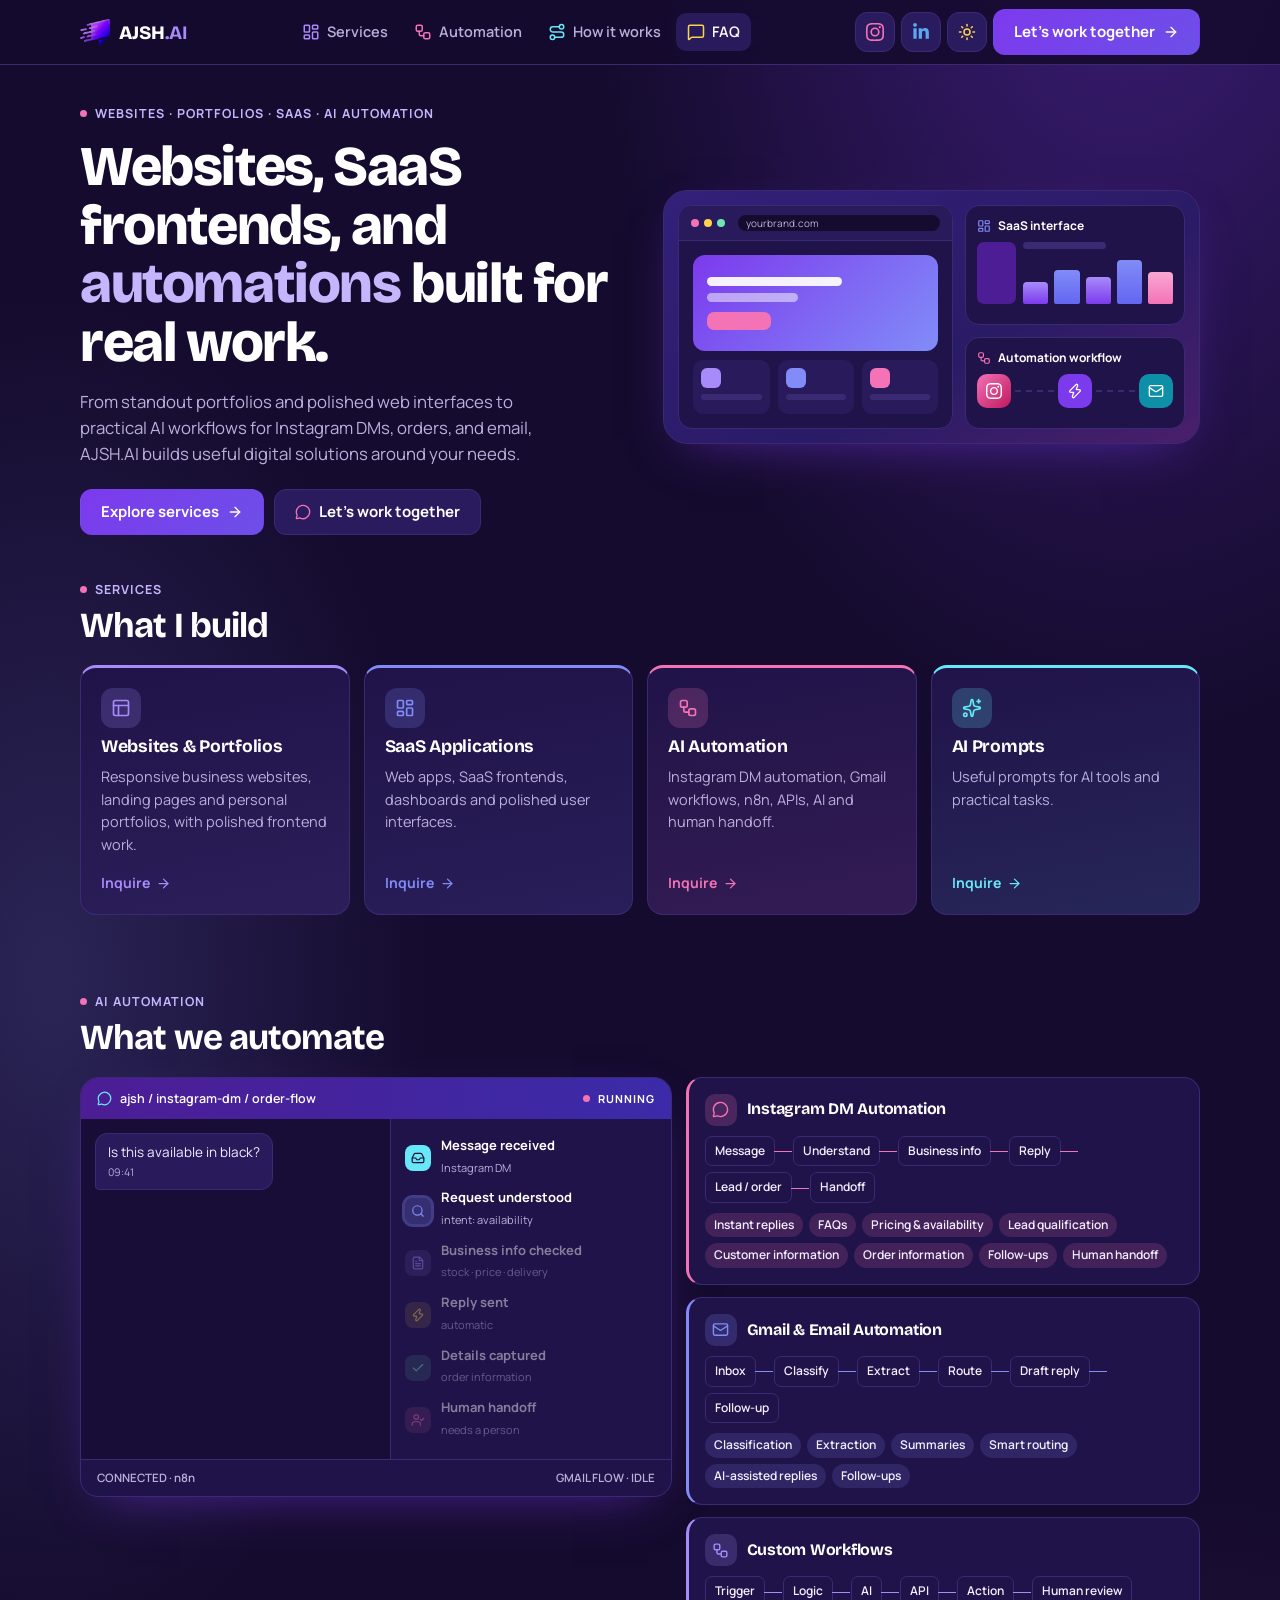
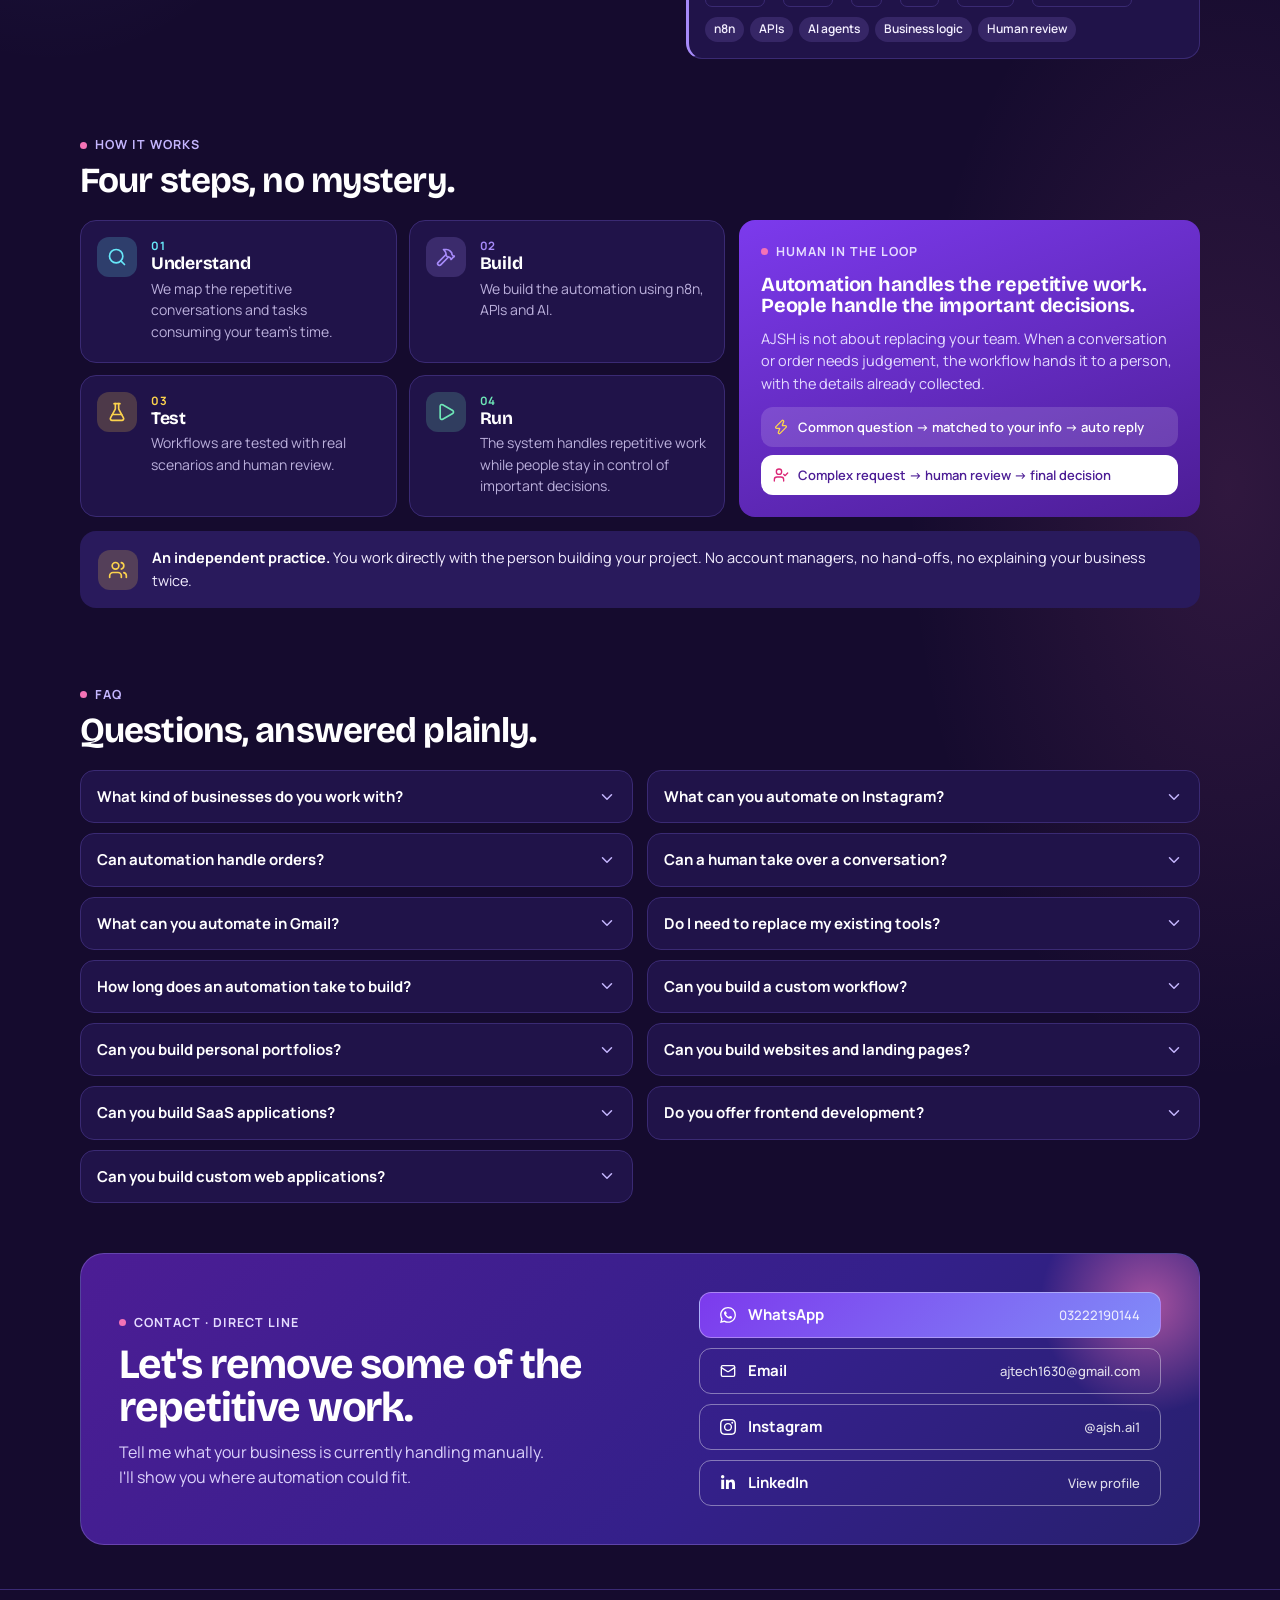
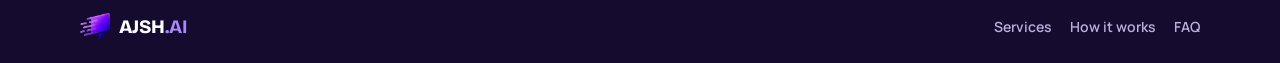
==== commit b42193f0: "Update index.html" ====
--- a/index.html
+++ b/index.html
@@ -1,425 +1,322 @@
 <!DOCTYPE html>
-<html lang="en">
+<html lang="en" data-theme="dark">
 <head>
 <meta charset="utf-8">
 <meta name="viewport" content="width=device-width, initial-scale=1, viewport-fit=cover">
-<title>AJSH — Practical automation for modern businesses</title>
-<meta name="description" content="AJSH builds Instagram DM, Gmail and custom workflow automation with n8n, APIs and AI. Humans stay in control.">
+<title>AJSH.AI — Websites, SaaS frontends and automations built for real work</title>
+<meta name="description" content="AJSH.AI builds websites, portfolios, SaaS frontends, AI automation for Instagram DMs and Gmail with n8n and APIs, and AI prompts.">
+<meta name="theme-color" content="#150B2E">
+<script>(function(){var t='dark';try{t=localStorage.getItem('ajsh-theme')||'dark'}catch(e){}if(t!=='light')t='dark';document.documentElement.setAttribute('data-theme',t);var m=document.querySelector('meta[name=theme-color]');if(m)m.content=t==='light'?'#F3EEFF':'#150B2E'})()</script>
 <link rel="preconnect" href="https://fonts.googleapis.com">
 <link rel="preconnect" href="https://fonts.gstatic.com" crossorigin>
-<link href="https://fonts.googleapis.com/css2?family=Manrope:wght@400;500;600;700;800&family=JetBrains+Mono:wght@400;500&display=swap" rel="stylesheet">
+<link href="https://fonts.googleapis.com/css2?family=Bricolage+Grotesque:opsz,wght@12..96,600;12..96,700;12..96,800&family=Manrope:wght@400;500;600;700&display=swap" rel="stylesheet">
 <style>
-:root{--bg:#0a0a0b;--bg2:#101012;--fg:#f2f0ea;--mute:#8c8a84;--line:rgba(242,240,234,.1);--line2:rgba(242,240,234,.18);--acc:#a78bfa;--accfg:#0a0a0b;color-scheme:dark;box-sizing:border-box;padding-top:env(safe-area-inset-top,0px);padding-bottom:env(safe-area-inset-bottom,0px)}
-@media(prefers-color-scheme:dark){:root:not([data-theme="light"]){--bg:#0a0a0b;--bg2:#101012;--fg:#f2f0ea;--mute:#8c8a84}}
-:root[data-theme="dark"]{--bg:#0a0a0b;--bg2:#101012;--fg:#f2f0ea;--mute:#8c8a84}
-html{scroll-behavior:smooth;scroll-padding-top:calc(80px + env(safe-area-inset-top,0px))}
+:root{--purple:#7C3AED;--deep:#4C1D95;--violet:#A78BFA;--lav:#C4B5FD;--peri:#818CF8;--pink:#F472B6;
+ --bg:#150B2E;--card:#201349;--card2:#291A5C;--line:#3A2A73;--ink:#F3EEFF;--mute:#BBB0DC;--head:#fff;--acc:#C4B5FD;--hdr:rgba(21,11,46,.88);--btn:#2A1B5E;
+ --show:linear-gradient(150deg,#33207A,#2A1B66 60%,#4A1F6B);--shadow:0 18px 50px -24px rgba(124,58,237,.6);
+ --glow:radial-gradient(60% 38% at 88% -4%,rgba(124,58,237,.38),transparent 70%),radial-gradient(42% 30% at 4% 30%,rgba(129,140,248,.2),transparent 70%),radial-gradient(36% 26% at 96% 64%,rgba(244,114,182,.12),transparent 70%);
+ --display:"Bricolage Grotesque",Manrope,system-ui,sans-serif;color-scheme:dark}
+:root[data-theme=light]{--bg:#F3EEFF;--card:#FBF9FF;--card2:#EADFFF;--line:#D6C9F5;--ink:#241A45;--mute:#625881;--head:#3B1A85;--acc:#6D28D9;--hdr:rgba(243,238,255,.9);--btn:#fff;
+ --show:linear-gradient(150deg,#E2D7FF,#DCE0FF 60%,#FBDDEE);--shadow:0 14px 36px -20px rgba(76,29,149,.35);
+ --glow:radial-gradient(60% 38% at 88% -4%,rgba(124,58,237,.16),transparent 70%),radial-gradient(42% 30% at 4% 30%,rgba(129,140,248,.14),transparent 70%),radial-gradient(36% 26% at 96% 64%,rgba(244,114,182,.12),transparent 70%);color-scheme:light}
 *,*:before,*:after{box-sizing:border-box}
-body{margin:0;background:var(--bg);color:var(--fg);font:400 17px/1.6 Manrope,system-ui,-apple-system,Segoe UI,sans-serif;-webkit-font-smoothing:antialiased;overflow-x:hidden}
-body:before{content:"";position:fixed;inset:0;pointer-events:none;opacity:.05;z-index:100;background-image:url("data:image/svg+xml,%3Csvg xmlns='http://www.w3.org/2000/svg' width='160' height='160'%3E%3Cfilter id='n'%3E%3CfeTurbulence baseFrequency='.9' numOctaves='2'/%3E%3C/filter%3E%3Crect width='160' height='160' filter='url(%23n)'/%3E%3C/svg%3E")}
-a{color:inherit;text-decoration:none}
-.mono{font-family:"JetBrains Mono",ui-monospace,Menlo,monospace}
-.wrap{max-width:1180px;margin:0 auto;padding:0 24px}
-section{padding:112px 0;border-top:1px solid var(--line)}
-.eyebrow{font:500 12px/1 "JetBrains Mono",monospace;letter-spacing:.12em;text-transform:uppercase;color:var(--mute);display:flex;gap:10px;align-items:center;margin-bottom:24px}
-.eyebrow i{width:6px;height:6px;border-radius:50%;background:var(--acc)}
-h1,h2,h3{margin:0;font-weight:700;letter-spacing:-.035em;line-height:1.02}
-h1{font-size:clamp(2.1rem,5.2vw,4.3rem);font-weight:800;letter-spacing:-.03em;line-height:1.06}
-h2{font-size:clamp(2rem,4.6vw,3.6rem)}
-h3{font-size:1.4rem;letter-spacing:-.02em;line-height:1.2}
-p{margin:0}.lead{color:var(--mute);font-size:clamp(1.05rem,1.6vw,1.25rem);max-width:56ch}
-.btn{display:inline-flex;align-items:center;gap:10px;height:52px;padding:0 24px;border-radius:999px;font-weight:600;font-size:15px;border:1px solid var(--line2);transition:transform .2s,background .2s,border-color .2s,color .2s;cursor:pointer;white-space:nowrap}
-.btn svg{width:16px;height:16px;transition:transform .2s}
-.btn:hover svg{transform:translateX(3px)}
-.btn.p{background:var(--acc);color:var(--accfg);border-color:var(--acc)}
-.btn.p:hover{transform:translateY(-2px);box-shadow:0 10px 30px -10px var(--acc)}
-.btn.s:hover{border-color:var(--fg);background:rgba(242,240,234,.05)}
-:focus-visible{outline:2px solid var(--acc);outline-offset:3px;border-radius:6px}
-/* nav */
-.bar{position:fixed;top:0;left:0;height:2px;background:var(--acc);width:0;z-index:60;transition:width .1s}
-header{position:fixed;top:0;left:0;right:0;z-index:50;padding-top:env(safe-area-inset-top,0px);transition:background .3s,border-color .3s;border-bottom:1px solid transparent}
-header .in{display:flex;align-items:center;justify-content:space-between;height:84px;transition:height .3s}
-header.sc{background:rgba(10,10,11,.82);backdrop-filter:blur(14px);-webkit-backdrop-filter:blur(14px);border-color:var(--line)}
-header.sc .in{height:62px}
-.logo{font-weight:800;letter-spacing:.14em;font-size:18px;display:flex;align-items:center;gap:10px}
-.logo i{width:8px;height:8px;background:var(--acc);border-radius:2px;transform:rotate(45deg)}
-nav ul{display:flex;gap:34px;list-style:none;margin:0;padding:0}
-nav a{font-size:14.5px;color:var(--mute);transition:color .2s;position:relative}
-nav a:hover,nav a.on{color:var(--fg)}
-nav a.on:after{content:"";position:absolute;left:0;right:0;bottom:-6px;height:1px;background:var(--acc)}
-.hbtn{height:42px;font-size:14px;padding:0 18px}
-.burger{display:none;background:none;border:1px solid var(--line2);color:var(--fg);width:44px;height:44px;border-radius:50%;cursor:pointer}
-.burger span{display:block;width:16px;height:1.5px;background:currentColor;margin:4px auto;transition:transform .25s,opacity .25s}
-.burger[aria-expanded=true] span:first-child{transform:translateY(2.75px) rotate(45deg)}
-.burger[aria-expanded=true] span:last-child{transform:translateY(-2.75px) rotate(-45deg)}
-@media(max-width:860px){nav,.hbtn{display:none}.burger{display:block}
- header.open{background:var(--bg)}
- header.open nav{display:block;position:absolute;top:100%;left:0;right:0;background:var(--bg);border-bottom:1px solid var(--line);padding:8px 24px 28px}
- header.open nav ul{flex-direction:column;gap:0}
- header.open nav a{display:block;font-size:26px;font-weight:600;color:var(--fg);padding:14px 0;border-bottom:1px solid var(--line)}
- header.open .hbtn{display:inline-flex;position:absolute;top:calc(100% + 330px);left:24px}
- section{padding:80px 0}}
+html{scroll-behavior:smooth;scroll-padding-top:76px}
+body{margin:0;background:var(--glow),var(--bg);color:var(--ink);font:400 16px/1.55 Manrope,system-ui,-apple-system,Segoe UI,sans-serif;-webkit-font-smoothing:antialiased;overflow-x:hidden}
+a{color:inherit;text-decoration:none}p{margin:0}
+h1,h2,h3{margin:0;font-family:var(--display);color:var(--head);line-height:1.05;letter-spacing:-.025em}
+h1{font-size:clamp(2.1rem,4.4vw,3.5rem);font-weight:800}
+h2{font-size:clamp(1.55rem,2.8vw,2.2rem);font-weight:700}
+h3{font-size:1.1rem;font-weight:700;letter-spacing:-.015em}
+.wrap{max-width:1160px;margin:0 auto;padding:0 20px}
+.ic{width:18px;height:18px;flex:none;fill:none;stroke:currentColor;stroke-width:2;stroke-linecap:round;stroke-linejoin:round}
+.ic.br{fill:currentColor;stroke:none}
+.k{--cc:var(--c)}:root[data-theme=light] .k{--cc:var(--cl)}
+.k1{--c:#A78BFA;--cl:#6D28D9}.k2{--c:#818CF8;--cl:#4F46E5}.k3{--c:#F472B6;--cl:#BE185D}.k4{--c:#67E8F9;--cl:#0E7490}.k5{--c:#FCD34D;--cl:#B45309}.k6{--c:#6EE7B7;--cl:#047857}
+.chip{display:grid;place-items:center;width:40px;height:40px;border-radius:12px;flex:none;background:color-mix(in srgb,var(--cc,#A78BFA) 20%,transparent);color:var(--cc,var(--acc))}
+.chip .ic{width:20px;height:20px}
+:focus-visible{outline:3px solid var(--violet);outline-offset:2px;border-radius:8px}
+.btn{display:inline-flex;align-items:center;justify-content:center;gap:8px;min-height:46px;padding:0 20px;border-radius:12px;font-weight:700;font-size:15px;border:1.5px solid var(--line);background:var(--btn);color:var(--head);transition:transform .18s,border-color .18s,box-shadow .18s,background .18s;white-space:nowrap;cursor:pointer}
+.btn:hover{border-color:var(--violet);transform:translateY(-1px)}
+.btn .ic{width:16px;height:16px;transition:transform .18s}.btn:hover .go{transform:translateX(3px)}
+.btn.p{background:linear-gradient(135deg,#7C3AED,#6D4FE8);border-color:transparent;color:#fff}
+.btn.p:hover{box-shadow:0 10px 24px -10px #7C3AED;background:linear-gradient(135deg,#8B4DF5,#818CF8)}
+.eyebrow{display:inline-flex;align-items:center;gap:8px;font-size:12.5px;font-weight:700;letter-spacing:.08em;text-transform:uppercase;color:var(--acc)}
+.eyebrow i{width:7px;height:7px;border-radius:50%;background:var(--pink)}
+section{padding:36px 0}
+.sh{margin-bottom:20px}.sh h2{margin-top:8px}
+/* header */
+header{position:sticky;top:0;z-index:50;background:var(--hdr);backdrop-filter:blur(10px);-webkit-backdrop-filter:blur(10px);border-bottom:1px solid var(--line)}
+header .in{display:flex;align-items:center;justify-content:space-between;height:64px;gap:14px}
+.logo{display:flex;align-items:center;gap:9px;font:800 19px var(--display);color:var(--head)}
+.logo .mk{width:30px;height:27px;background:url([data-uri]) center/contain no-repeat}
+.logo b{color:var(--violet)}
+nav ul{display:flex;gap:4px;list-style:none;margin:0;padding:0}
+nav a{display:inline-flex;align-items:center;gap:7px;padding:8px 11px;border-radius:10px;font-size:14.5px;font-weight:600;color:var(--mute);transition:color .15s,background .15s}
+nav a:hover,nav a.on{color:var(--head);background:var(--card2)}
+.hl{display:flex;align-items:center;gap:6px}
+.ib{display:grid;place-items:center;width:40px;height:40px;border-radius:12px;border:1.5px solid var(--line);background:var(--btn);cursor:pointer;transition:transform .18s,border-color .18s;color:var(--head)}
+.ib:hover{transform:translateY(-2px);border-color:var(--violet)}
+.ib.ig{color:#F472B6}.ib.li{color:#5AA9F0}
+:root[data-theme=light] .ib.ig{color:#C2255C}:root[data-theme=light] .ib.li{color:#0A66C2}
+.tg .sun{display:none;color:#FCD34D}.tg .moon{color:var(--lav)}
+:root[data-theme=dark] .tg .moon{display:none}:root[data-theme=dark] .tg .sun{display:block}
+:root[data-theme=light] .tg .moon{color:#6D28D9}
+.burger{display:none}.burger .x{display:none}
+header.open .burger .m{display:none}header.open .burger .x{display:block}
+nav .mob{display:none}
+@media(max-width:860px){.burger{display:grid}.hl .ib.s,.hbtn{display:none}
+ nav{display:none;position:absolute;top:100%;left:0;right:0;background:var(--bg);border-bottom:1px solid var(--line);padding:10px 20px 18px}
+ header.open nav{display:block}nav ul{flex-direction:column;gap:2px}nav a{padding:13px 10px;font-size:17px}
+ nav .mob{display:flex;gap:8px;margin-top:12px}}
 /* hero */
-.hero{padding:170px 0 90px;border:0;position:relative}
-.hero:before{content:"";position:absolute;inset:0;background:linear-gradient(var(--line) 1px,transparent 1px) 0 0/100% 96px;-webkit-mask-image:linear-gradient(#000 20%,transparent 85%);mask-image:linear-gradient(#000 20%,transparent 85%);opacity:.7;pointer-events:none}
-.hero .wrap{position:relative}
-.hero h1 .ln{display:block;overflow:hidden;padding-bottom:.08em}
-.hero h1 .ln span{display:inline-block;transform:translateY(105%);animation:up .9s cubic-bezier(.2,.8,.2,1) forwards}
-.hero h1 .ln:nth-child(2) span{animation-delay:.08s}.hero h1 .ln:nth-child(3) span{animation-delay:.16s}.hero h1 .ln:nth-child(4) span{animation-delay:.24s}
-h1 em{font-style:normal;color:var(--acc)}
-@keyframes up{to{transform:none}}
-.fade{opacity:0;transform:translateY(16px);animation:fi .8s .5s cubic-bezier(.2,.8,.2,1) forwards}
-@keyframes fi{to{opacity:1;transform:none}}
-.hero .lead{margin:34px 0 38px}
-.cta{display:flex;gap:12px;flex-wrap:wrap}
-.who{margin-top:22px;font:500 12px/1.6 "JetBrains Mono",monospace;color:var(--mute)}
-.flow{margin-top:76px;display:grid;grid-template-columns:1.35fr 1fr;gap:20px}
-.panel{border:1px solid var(--line);background:linear-gradient(180deg,rgba(242,240,234,.035),transparent);border-radius:14px;padding:26px;position:relative;overflow:hidden}
-.ph{display:flex;justify-content:space-between;align-items:center;font:500 11.5px/1 "JetBrains Mono",monospace;letter-spacing:.08em;text-transform:uppercase;color:var(--mute);margin-bottom:26px}
-.live{display:flex;gap:8px;align-items:center}.live i{width:6px;height:6px;border-radius:50%;background:var(--acc);animation:pu 2s infinite}
-@keyframes pu{50%{opacity:.25}}
-.steps{display:grid;grid-template-columns:repeat(5,1fr);gap:0}
-.nd{position:relative;padding-right:12px}
-.nd b{display:grid;place-items:center;width:38px;height:38px;border-radius:10px;border:1px solid var(--line2);background:var(--bg2);font:500 12px "JetBrains Mono",monospace;position:relative;z-index:1;transition:border-color .4s,color .4s,background .4s}
-.nd:not(:last-child):before{content:"";position:absolute;top:19px;left:38px;right:0;height:1px;background:repeating-linear-gradient(90deg,var(--line2) 0 4px,transparent 4px 8px)}
-.nd:not(:last-child):after{content:"";position:absolute;top:17px;left:38px;width:6px;height:5px;border-radius:3px;background:var(--acc);opacity:0;animation:dot 5s infinite;animation-delay:calc(var(--i)*1s)}
-@keyframes dot{0%{opacity:0;left:38px}8%{opacity:1}30%{opacity:1;left:calc(100% - 8px)}38%,100%{opacity:0;left:calc(100% - 8px)}}
-.nd.act b{border-color:var(--acc);color:var(--acc);background:rgba(167,139,250,.08)}
-.nd span{display:block;margin-top:14px;font-size:13px;line-height:1.35;font-weight:600}
-.nd small{display:block;color:var(--mute);font-size:11.5px;margin-top:4px;line-height:1.35}
-.nd.hum b{border-style:dashed}
-.mail{display:flex;flex-direction:column;gap:10px}
-.row{display:flex;align-items:center;gap:12px;padding:12px 14px;border:1px solid var(--line);border-radius:10px;font-size:13.5px;opacity:.5;transition:opacity .4s,border-color .4s}
-.row.act{opacity:1;border-color:var(--line2)}
-.tag{margin-left:auto;font:500 10.5px "JetBrains Mono",monospace;color:var(--acc);letter-spacing:.05em}
-.row .d{width:7px;height:7px;border-radius:50%;background:var(--mute);flex:none}.row.act .d{background:var(--acc)}
-@media(max-width:860px){.flow{grid-template-columns:1fr;margin-top:56px}
- .steps{grid-template-columns:1fr;gap:6px}.nd{display:grid;grid-template-columns:38px 1fr;column-gap:16px;padding:0 0 18px}
- .nd span{margin-top:0}.nd small{grid-column:2}
- .nd:not(:last-child):before{top:38px;bottom:0;left:19px;right:auto;width:1px;height:auto;background:repeating-linear-gradient(var(--line2) 0 4px,transparent 4px 8px)}
- .nd:not(:last-child):after{display:none}}
-/* reveal */
-.rv{opacity:0;transform:translateY(24px);transition:opacity .8s cubic-bezier(.2,.8,.2,1),transform .8s cubic-bezier(.2,.8,.2,1);transition-delay:var(--d,0s)}
-.rv.in{opacity:1;transform:none}
-/* problem */
-.prob{display:grid;grid-template-columns:1fr 1fr;gap:72px;align-items:center}
-.msgs{display:flex;flex-direction:column;gap:12px}
-.m{max-width:78%;padding:14px 18px;border:1px solid var(--line);background:var(--bg2);border-radius:18px 18px 18px 4px;font-size:16px}
-.m:nth-child(even){align-self:flex-end;border-radius:18px 18px 4px 18px;max-width:70%}
-.m small{display:block;margin-top:6px;font:500 10.5px "JetBrains Mono",monospace;color:var(--mute)}
-.m.f{border-color:rgba(167,139,250,.35)}
-.resolve{margin-top:40px;padding-top:28px;border-top:1px solid var(--line);color:var(--mute);max-width:52ch}
-.resolve b{color:var(--fg);font-weight:600}
-@media(max-width:860px){.prob{grid-template-columns:1fr;gap:48px}}
+.hero{padding:34px 0 22px}
+.hero .g{display:grid;grid-template-columns:1.02fr 1fr;gap:36px;align-items:center}
+.hero h1 em{font-style:normal;color:var(--acc)}
+.hero .lead{margin:16px 0 22px;font-size:1.05rem;color:var(--mute);max-width:50ch}
+.cta{display:flex;gap:10px;flex-wrap:wrap}
+.show{display:grid;grid-template-columns:1.25fr 1fr;gap:12px;padding:14px;border-radius:24px;background:var(--show);border:1px solid var(--line);box-shadow:var(--shadow)}
+.win{grid-row:span 2;background:var(--card);border-radius:14px;border:1px solid var(--line);overflow:hidden}
+.wb{display:flex;align-items:center;gap:5px;padding:9px 12px;background:var(--card2);border-bottom:1px solid var(--line)}
+.wb i{width:8px;height:8px;border-radius:50%}.wb i:nth-child(1){background:#F472B6}.wb i:nth-child(2){background:#FCD34D}.wb i:nth-child(3){background:#6EE7B7}
+.wb span{margin-left:8px;flex:1;height:16px;border-radius:8px;background:var(--bg);font-size:10px;line-height:16px;padding:0 8px;color:var(--mute)}
+.wp{padding:14px}
+.hb{height:96px;border-radius:12px;background:linear-gradient(135deg,#7C3AED,#818CF8);padding:14px;display:flex;flex-direction:column;justify-content:center;gap:7px}
+.hb s{display:block;height:9px;border-radius:5px;background:rgba(255,255,255,.92);width:62%}.hb s+s{width:42%;background:rgba(255,255,255,.5)}
+.hb u{display:block;width:64px;height:18px;border-radius:7px;background:#F472B6;margin-top:3px}
+.tl3{display:grid;grid-template-columns:repeat(3,1fr);gap:8px;margin-top:9px}
+.tl3 div{height:54px;border-radius:10px;background:var(--card2);padding:8px;display:flex;flex-direction:column;gap:6px}
+.tl3 b{display:block;width:20px;height:20px;border-radius:6px;background:var(--cc)}
+.tl3 s{display:block;height:6px;border-radius:3px;background:var(--line)}
+.mini{background:var(--card);border-radius:14px;border:1px solid var(--line);padding:11px}
+.mini h4{margin:0 0 8px;display:flex;align-items:center;gap:7px;font:700 12px Manrope,sans-serif;color:var(--head)}
+.mini h4 .ic{width:14px;height:14px}
+.saas{display:flex;gap:7px;height:62px}
+.saas em{width:20%;border-radius:7px;background:var(--deep)}
+.saas div{flex:1;display:flex;flex-direction:column;gap:6px}
+.bars{display:flex;align-items:flex-end;gap:5px;flex:1}
+.bars i{flex:1;border-radius:4px 4px 2px 2px;background:linear-gradient(#A78BFA,#7C3AED)}
+.bars i:nth-child(2n){background:linear-gradient(#818CF8,#6366F1)}.bars i:nth-child(5){background:linear-gradient(#F9A8D4,#F472B6)}
+.saas .bars{flex-direction:row}
+:root[data-theme=light] nav li:nth-child(1) .ic{color:#6D28D9!important}:root[data-theme=light] nav li:nth-child(2) .ic{color:#BE185D!important}:root[data-theme=light] nav li:nth-child(3) .ic{color:#0E7490!important}:root[data-theme=light] nav li:nth-child(4) .ic{color:#B45309!important}
+.saas s{display:block;height:7px;width:55%;border-radius:4px;background:var(--line)}
+.flow{display:flex;align-items:center;justify-content:space-between;gap:4px}
+.flow .n{display:grid;place-items:center;width:34px;height:34px;border-radius:10px;color:#fff}
+.flow .n .ic{width:16px;height:16px}
+.flow hr{flex:1;border:0;border-top:2px dashed var(--line);margin:0}
+@media(max-width:900px){.hero .g{grid-template-columns:1fr}}
+@media(max-width:520px){.show{grid-template-columns:1fr}.win{grid-row:auto}.cta .btn{flex:1 1 100%}}
 /* services */
-.sv{margin-top:64px;border-top:1px solid var(--line2)}
-.svr{display:grid;grid-template-columns:90px 1fr 1.1fr;gap:40px;padding:48px 0;border-bottom:1px solid var(--line);transition:background .3s}
-.svr .n{font:500 13px "JetBrains Mono",monospace;color:var(--acc);padding-top:6px}
-.svr p{color:var(--mute);margin-top:14px;max-width:38ch}
-.chips{display:flex;flex-wrap:wrap;gap:8px;align-content:flex-start}
-.chips li{list-style:none;padding:9px 15px;border:1px solid var(--line);border-radius:999px;font-size:14px;transition:border-color .2s,transform .2s,color .2s}
-.chips li:hover{border-color:var(--acc);color:var(--acc);transform:translateY(-2px)}
-.chips{margin:0;padding:0}
-@media(max-width:860px){.svr{grid-template-columns:1fr;gap:20px;padding:36px 0}}
+.svc{display:grid;grid-template-columns:repeat(4,1fr);gap:14px}
+.card{display:flex;flex-direction:column;gap:10px;padding:20px;border-radius:16px;border:1px solid var(--line);border-top:3px solid var(--cc);background:linear-gradient(170deg,var(--card),color-mix(in srgb,var(--cc) 9%,var(--card)));transition:transform .2s,box-shadow .2s,border-color .2s}
+.card:hover{transform:translateY(-3px);box-shadow:var(--shadow);border-color:var(--cc)}
+.card p{color:var(--mute);font-size:14.5px}
+.more{margin-top:auto;padding-top:6px;display:inline-flex;align-items:center;gap:6px;font-weight:700;font-size:14px;color:var(--cc)}
+.more .ic{width:15px;height:15px;transition:transform .2s}.card:hover .more .ic{transform:translateX(3px)}
+@media(max-width:1020px){.svc{grid-template-columns:repeat(2,1fr)}}
+@media(max-width:560px){.svc{grid-template-columns:1fr}}
+/* automation */
+.auto{display:grid;grid-template-columns:1.15fr 1fr;gap:14px;align-items:start}
+.lui{background:var(--card);border:1px solid var(--line);border-radius:18px;overflow:hidden;box-shadow:var(--shadow)}
+.dh{display:flex;justify-content:space-between;align-items:center;gap:10px;padding:11px 16px;background:linear-gradient(90deg,#4C1D95,#3B2BA8);color:#fff;font-size:12.5px;font-weight:600}
+.dh span{display:flex;align-items:center;gap:8px}.dh .ic{width:15px;height:15px;color:#67E8F9}
+.st{font-size:11px;letter-spacing:.08em;text-transform:uppercase}.st i{width:7px;height:7px;border-radius:50%;background:#F472B6;animation:pu 1.6s infinite}
+@keyframes pu{50%{opacity:.3}}
+.db{display:grid;grid-template-columns:1.1fr 1fr}
+.chat{padding:14px;display:flex;flex-direction:column;gap:8px;min-height:290px;background:color-mix(in srgb,var(--bg) 70%,var(--card))}
+.b{max-width:90%;padding:9px 12px;border-radius:12px;font-size:13.5px;line-height:1.4;opacity:0;transform:translateY(8px);transition:opacity .4s,transform .4s}
+.b.in{opacity:1;transform:none}.b small{display:block;margin-top:3px;font-size:10.5px;color:var(--mute)}
+.b.c{align-self:flex-start;background:var(--card2);border:1px solid var(--line);border-bottom-left-radius:4px}
+.b.a{align-self:flex-end;background:linear-gradient(135deg,#7C3AED,#6366F1);color:#fff;border-bottom-right-radius:4px}.b.a small{color:#DDD2FB}
+.b.d{align-self:stretch;max-width:100%;background:rgba(103,232,249,.1);color:var(--ink);border:1px dashed #22D3EE;font-size:12px}
+:root[data-theme=light] .b.d{background:#E0F7FB}
+.b.h{align-self:stretch;max-width:100%;background:rgba(244,114,182,.14);border:1px solid rgba(244,114,182,.5);font-size:12.5px}
+.pipe{padding:14px;display:flex;flex-direction:column;gap:2px;border-left:1px solid var(--line)}
+.ps{display:flex;align-items:center;gap:10px;padding:5px 0;opacity:.45;transition:opacity .3s}
+.ps .ck{display:grid;place-items:center;width:26px;height:26px;border-radius:8px;flex:none;background:color-mix(in srgb,var(--cc) 22%,transparent);color:var(--cc)}
+.ps .ck .ic{width:14px;height:14px}
+.ps b{display:block;font-size:13px;line-height:1.2;color:var(--head)}.ps small{font-size:11px;color:var(--mute)}
+.ps.run,.ps.done{opacity:1}.ps.done .ck{background:var(--cc);color:#150B2E}.ps.run .ck{box-shadow:0 0 0 3px color-mix(in srgb,var(--cc) 35%,transparent)}
+.df{padding:9px 16px;border-top:1px solid var(--line);display:flex;justify-content:space-between;font-size:11.5px;font-weight:600;color:var(--mute)}
+.fls{display:grid;gap:12px}
+.fr{padding:16px;border-radius:16px;background:var(--card);border:1px solid var(--line);border-left:3px solid var(--cc)}
+.fr h3{display:flex;align-items:center;gap:10px;font-size:1rem;margin-bottom:10px}
+.fr .chip{width:32px;height:32px;border-radius:10px}.fr .chip .ic{width:17px;height:17px}
+.fl{display:flex;flex-wrap:wrap;gap:6px 0;margin-bottom:10px}
+.fn{position:relative;margin-right:18px;padding:5px 9px;border:1px solid var(--line);border-radius:7px;font-size:12px;font-weight:600;color:var(--ink);white-space:nowrap}
+.fn:not(:last-child):after{content:"";position:absolute;left:100%;top:50%;width:18px;height:1px;background:var(--cc)}
+.tags{display:flex;flex-wrap:wrap;gap:6px;list-style:none;margin:0;padding:0}
+.tags li{font-size:12px;font-weight:600;padding:3px 9px;border-radius:999px;background:color-mix(in srgb,var(--cc) 16%,transparent);color:var(--ink)}
+@media(max-width:960px){.auto{grid-template-columns:1fr}}
+@media(max-width:520px){.db{grid-template-columns:1fr}.pipe{border-left:0;border-top:1px solid var(--line)}.chat{min-height:250px}}
 /* how */
-.tl{margin-top:64px;display:grid;grid-template-columns:repeat(4,1fr);gap:0;position:relative}
-.tl:before{content:"";position:absolute;top:7px;left:0;right:0;height:1px;background:var(--line2)}
-.tl:after{content:"";position:absolute;top:7px;left:0;height:1px;background:var(--acc);width:0;transition:width 1.6s cubic-bezier(.2,.8,.2,1) .2s}
-.tl.in:after{width:100%}
-.st{padding:40px 28px 0 0;position:relative}
-.st:before{content:"";position:absolute;top:0;left:0;width:15px;height:15px;border-radius:50%;background:var(--bg);border:1px solid var(--acc)}
-.st .n{font:500 12px "JetBrains Mono",monospace;color:var(--mute);margin-bottom:12px;display:block}
-.st p{color:var(--mute);margin-top:12px;font-size:16px}
-@media(max-width:860px){.tl{grid-template-columns:1fr;gap:36px;padding-left:36px}.tl:before,.tl:after{top:0;bottom:0;left:7px;right:auto;width:1px;height:auto}.tl.in:after{height:100%;width:1px}.tl:after{height:0;width:1px;transition:height 1.6s ease .2s}.st{padding:0}.st:before{left:-36px;top:4px}}
-/* human */
-.hu{display:grid;grid-template-columns:1.1fr 1fr;gap:72px;align-items:center}
-.split{display:grid;grid-template-columns:1fr 1fr;gap:1px;background:var(--line);border:1px solid var(--line);border-radius:14px;overflow:hidden}
-.split div{background:var(--bg);padding:28px}
-.split h3{font-size:1.05rem;margin-bottom:16px;font-family:"JetBrains Mono",monospace;font-weight:500;color:var(--mute);text-transform:uppercase;letter-spacing:.08em;font-size:12px}
-.split ul{margin:0;padding:0;list-style:none;display:grid;gap:12px;font-size:15.5px}
-.split li:before{content:"→ ";color:var(--acc)}
-.split div:last-child li:before{content:"◆ "}
-@media(max-width:860px){.hu{grid-template-columns:1fr;gap:44px}}
-@media(max-width:480px){.split{grid-template-columns:1fr}}
-/* about */
-.ab{display:grid;grid-template-columns:1fr 1fr;gap:72px}
-.ab p{color:var(--mute);margin-bottom:18px}.ab p b{color:var(--fg);font-weight:600}
-.dir{margin-top:8px;border:1px solid var(--line);border-radius:14px;padding:26px;font:400 13.5px/2 "JetBrains Mono",monospace;color:var(--mute)}
-.dir b{color:var(--fg);font-weight:500}
-@media(max-width:860px){.ab{grid-template-columns:1fr;gap:36px}}
+.steps{display:grid;grid-template-columns:repeat(2,1fr);gap:12px}
+.how{display:grid;grid-template-columns:1.4fr 1fr;gap:14px}
+.step{padding:16px;border-radius:16px;background:var(--card);border:1px solid var(--line);display:grid;grid-template-columns:40px 1fr;gap:4px 14px;align-content:start}
+.step .chip{grid-row:span 2}.step p{color:var(--mute);font-size:14px}
+.step small{display:block;font-size:11.5px;font-weight:700;letter-spacing:.08em;color:var(--cc)}
+.loop{padding:22px;border-radius:16px;background:linear-gradient(160deg,#7C3AED,#4C1D95);color:#fff;display:flex;flex-direction:column;gap:12px}
+.loop h3{color:#fff;font-size:1.25rem}.loop p{color:#E5DCFF;font-size:14.5px}
+.lanes{margin-top:auto;display:grid;gap:8px;font-size:13px;font-weight:600}
+.lane{display:flex;align-items:center;gap:9px;padding:10px 12px;border-radius:12px;background:rgba(255,255,255,.14)}
+.lane.h{background:#fff;color:#4C1D95}.lane .ic{width:16px;height:16px;color:#FCD34D}.lane.h .ic{color:#DB2777}
+.about{display:flex;gap:14px;align-items:center;padding:16px 18px;border-radius:16px;background:var(--card2);margin-top:14px;font-size:14.5px}
+.about b{color:var(--head)}
+@media(max-width:900px){.how{grid-template-columns:1fr}}
+@media(max-width:560px){.steps{grid-template-columns:1fr}}
 /* faq */
-.fq{margin-top:56px;border-top:1px solid var(--line2);max-width:860px}
-details{border-bottom:1px solid var(--line)}
-summary{list-style:none;cursor:pointer;display:flex;justify-content:space-between;gap:20px;align-items:center;padding:26px 0;font-size:1.15rem;font-weight:600;letter-spacing:-.01em}
+.fq{display:grid;grid-template-columns:1fr 1fr;gap:10px 14px;align-items:start}
+details{background:var(--card);border:1px solid var(--line);border-radius:14px}
+details[open]{border-color:var(--violet)}
+summary{list-style:none;cursor:pointer;display:flex;justify-content:space-between;align-items:center;gap:12px;padding:14px 16px;font-weight:700;font-size:15px;color:var(--head);border-radius:14px}
 summary::-webkit-details-marker{display:none}
-summary:after{content:"+";font:400 24px "JetBrains Mono",monospace;color:var(--acc);transition:transform .3s;flex:none}
-details[open] summary:after{transform:rotate(45deg)}
-details p{color:var(--mute);padding:0 40px 28px 0;max-width:64ch;animation:fi .4s forwards}
-/* cta */
-.fin{padding:130px 0;text-align:left}
-.fin h2{font-size:clamp(2.3rem,6vw,5rem);max-width:15ch}
-.fin .lead{margin:28px 0 40px}
-footer{border-top:1px solid var(--line);padding:48px 0 calc(48px + env(safe-area-inset-bottom,0px))}
-footer .wrap{display:flex;justify-content:space-between;gap:32px;flex-wrap:wrap}
-footer p{color:var(--mute);margin-top:10px;font-size:15px}
-footer ul{display:flex;gap:10px 26px;flex-wrap:wrap;list-style:none;margin:0;padding:0;font-size:14.5px;color:var(--mute);max-width:420px}
-footer ul a:hover{color:var(--fg)}
-@media(prefers-reduced-motion:reduce){*,*:before,*:after{animation:none!important;transition:none!important;scroll-behavior:auto!important}.rv,.fade{opacity:1;transform:none}.hero h1 .ln span{transform:none}.tl:after{width:100%}}
-
-/* animated background */
-.bgfx{position:fixed;inset:0;z-index:-1;overflow:hidden;pointer-events:none;background:radial-gradient(120% 80% at 50% -10%,#1a1030 0%,var(--bg) 60%)}
-.bgfx i{position:absolute;border-radius:50%;filter:blur(80px);opacity:.55;will-change:transform}
-.bgfx i:nth-child(1){width:60vmax;height:60vmax;left:-15vmax;top:-20vmax;background:radial-gradient(circle,#7c3aed,transparent 65%);animation:b1 22s ease-in-out infinite alternate}
-.bgfx i:nth-child(2){width:50vmax;height:50vmax;right:-18vmax;top:10vh;background:radial-gradient(circle,#c026d3,transparent 65%);opacity:.32;animation:b2 28s ease-in-out infinite alternate}
-.bgfx i:nth-child(3){width:45vmax;height:45vmax;left:20vw;bottom:-25vmax;background:radial-gradient(circle,#4f46e5,transparent 65%);opacity:.4;animation:b3 25s ease-in-out infinite alternate}
-.bgfx:after{content:"";position:absolute;inset:-100px 0 0;background:linear-gradient(rgba(167,139,250,.07) 1px,transparent 1px) 0 0/64px 64px,linear-gradient(90deg,rgba(167,139,250,.07) 1px,transparent 1px) 0 0/64px 64px;-webkit-mask-image:radial-gradient(70% 60% at 50% 30%,#000,transparent);mask-image:radial-gradient(70% 60% at 50% 30%,#000,transparent);animation:gr 12s linear infinite}
-.bgfx canvas{position:absolute;inset:0;width:100%;height:100%}
-.glow{position:fixed;left:0;top:0;width:480px;height:480px;margin:-240px 0 0 -240px;border-radius:50%;background:radial-gradient(circle,rgba(167,139,250,.16),transparent 65%);pointer-events:none;z-index:-1;transition:transform .25s ease-out;transform:translate(-999px,-999px)}
-@keyframes b1{to{transform:translate(18vmax,14vmax) scale(1.15)}}
-@keyframes b2{to{transform:translate(-16vmax,18vmax) scale(.9)}}
-@keyframes b3{to{transform:translate(14vmax,-16vmax) scale(1.2)}}
-@keyframes gr{to{transform:translateY(64px)}}
-.hero:before{display:none}
-.panel{background:linear-gradient(180deg,rgba(20,14,36,.6),rgba(10,10,11,.4));backdrop-filter:blur(6px);-webkit-backdrop-filter:blur(6px)}
-.m,.nd b{background:rgba(16,12,28,.8)}
-.split div{background:rgba(10,8,18,.85)}
-h1 em{background:linear-gradient(90deg,#c4b5fd,#a78bfa 50%,#e879f9);-webkit-background-clip:text;background-clip:text;color:transparent;background-size:200% 100%;animation:sh 6s ease-in-out infinite alternate}
-@keyframes sh{to{background-position:100% 0}}
-.btn.p{background:linear-gradient(135deg,#c4b5fd,#a78bfa 60%,#c084fc);border-color:transparent}
-@media(prefers-reduced-motion:reduce){.bgfx i,.bgfx:after,h1 em{animation:none!important}}
-.logo .mk{display:block;width:34px;height:30px;flex:none;background:url([data-uri]) center/contain no-repeat;filter:drop-shadow(0 0 12px rgba(167,139,250,.55))}
-header.sc .logo .mk{width:30px;height:26px}
-.logo .mk{transition:width .3s,height .3s}
-
-/* background v2 */
-.bgfx{background:radial-gradient(110% 70% at 50% -5%,#170a36 0%,#0a0516 45%,#030208 100%)}
-.bgfx:before{content:"";position:absolute;left:50%;top:38%;width:150vmax;height:150vmax;margin:-75vmax 0 0 -75vmax;background:conic-gradient(from 0deg,#4c1d95,#7c3aed,#c026d3,#4f46e5,#a855f7,#4c1d95);filter:blur(110px);opacity:.24;animation:sp 50s linear infinite;will-change:transform}
-@keyframes sp{to{transform:rotate(360deg)}}
-.bgfx i{opacity:.4}
-.rg{display:block;position:absolute;border-radius:50%;-webkit-mask:radial-gradient(farthest-side,transparent calc(100% - 3px),#000 calc(100% - 2px));mask:radial-gradient(farthest-side,transparent calc(100% - 3px),#000 calc(100% - 2px));filter:drop-shadow(0 0 10px #a78bfa);will-change:transform}
-.r1{opacity:.75;width:min(82vmin,780px);height:min(82vmin,780px);right:-8vmin;top:6vh;background:conic-gradient(from 0deg,transparent 0 10%,#a78bfa,#fff 50%,#c084fc 60%,transparent 85%);animation:sp 14s linear infinite}
-.r2{width:min(58vmin,540px);height:min(58vmin,540px);right:4vmin;top:calc(6vh + min(12vmin,120px));background:conic-gradient(from 90deg,transparent 0 30%,#e879f9,#c4b5fd 55%,transparent 80%);opacity:.55;animation:sp 22s linear infinite reverse}
-.r3{width:min(110vmin,1000px);height:min(110vmin,1000px);right:-22vmin;top:-6vh;background:conic-gradient(from 200deg,transparent 0 55%,#7c3aed,transparent 90%);opacity:.35;animation:sp 34s linear infinite}
-.str{position:absolute;left:-40vw;width:40vw;height:1px;background:linear-gradient(90deg,transparent,#c4b5fd,transparent);transform:rotate(-14deg);opacity:0;animation:ss 12s ease-in infinite}
-@keyframes ss{0%{transform:translateX(0) rotate(-14deg);opacity:0}10%{opacity:.9}55%{opacity:0;transform:translateX(190vw) rotate(-14deg)}100%{opacity:0;transform:translateX(190vw) rotate(-14deg)}}
-@media(max-width:700px){.r1{right:-30vmin}.r2{right:-12vmin}.r3{display:none}}
-@media(prefers-reduced-motion:reduce){.bgfx:before,.rg,.str{animation:none!important}}
-.hero .wrap>.eyebrow,.hero .cta{justify-content:center}
-.hero .wrap{text-align:center}
-.hero .lead{margin-left:auto;margin-right:auto;max-width:60ch}
-.hero .who{max-width:52ch;margin-left:auto;margin-right:auto}
-.hero .panel{text-align:left}
-@media(max-width:480px){.hero .cta .btn{width:100%;justify-content:center}}
-
-/* v3 identity */
-.bgfx{background:radial-gradient(70% 40% at 50% 0,rgba(167,139,250,.11),transparent 70%),#07070a}
-.bgfx:before{display:none}.bgfx:after{opacity:.45;animation:none}
-.glow{opacity:.5}
-h1 em{background:none;-webkit-text-fill-color:currentColor;color:var(--acc);animation:none}
-.btn.p{background:var(--acc);box-shadow:none}.btn{will-change:transform}
-.lui{margin:72px auto 0;max-width:1040px;text-align:left;border:1px solid var(--line2);border-radius:10px;background:rgba(12,11,17,.85);backdrop-filter:blur(8px);-webkit-backdrop-filter:blur(8px)}
-.lh,.lf{display:flex;justify-content:space-between;gap:12px;padding:13px 18px;font:500 11px "JetBrains Mono",monospace;letter-spacing:.08em;text-transform:uppercase;color:var(--mute)}
-.lh{border-bottom:1px solid var(--line)}.lf{border-top:1px solid var(--line)}
-.stt{display:flex;align-items:center;gap:8px;color:var(--acc)}.stt i{width:6px;height:6px;border-radius:50%;background:currentColor;animation:pu 1.6s infinite}
-.lb2{display:grid;grid-template-columns:1.1fr 1fr}
-.chat{padding:22px;display:flex;flex-direction:column;gap:10px;min-height:330px;border-right:1px solid var(--line)}
-.b{max-width:86%;padding:11px 15px;border:1px solid var(--line);border-radius:12px;font-size:15px;line-height:1.45;opacity:0;transform:translateY(10px);transition:opacity .5s,transform .5s}
-.b.in{opacity:1;transform:none}.b small{display:block;margin-top:5px;font:500 10px "JetBrains Mono",monospace;color:var(--mute)}
-.b.c{align-self:flex-start;background:rgba(242,240,234,.04)}.b.a{align-self:flex-end;background:rgba(167,139,250,.13);border-color:rgba(167,139,250,.4)}
-.b.d,.b.h{align-self:stretch;max-width:100%;font:500 11.5px/1.7 "JetBrains Mono",monospace;color:var(--mute);border-style:dashed}.b.d b{color:var(--acc)}
-.b.h{color:var(--fg);border-color:var(--acc)}
-.pipe{padding:22px 22px 14px;display:flex;flex-direction:column}
-.ps{display:grid;grid-template-columns:20px 1fr auto;gap:12px;padding-bottom:16px;position:relative;opacity:.4;transition:opacity .4s}
-.ps i{width:9px;height:9px;margin:6px 5px 0;border-radius:50%;border:1px solid var(--mute);background:var(--bg);position:relative;z-index:1;transition:.3s}
-.ps:not(:last-child):before{content:"";position:absolute;left:9px;top:18px;bottom:-4px;width:1px;background:var(--line2)}
-.ps b{font-size:14px;font-weight:600;display:block}.ps small{color:var(--mute);font-size:12px}
-.ps em{font:500 10px "JetBrains Mono",monospace;font-style:normal;letter-spacing:.08em;color:var(--mute);padding-top:4px}
-.ps.run,.ps.done{opacity:1}.ps.done i{background:var(--acc);border-color:var(--acc)}.ps.done:before{background:var(--acc)}
-.ps.run i{border-color:var(--acc);box-shadow:0 0 0 4px rgba(167,139,250,.18)}.ps.run em{color:var(--acc)}
-@media(max-width:760px){.lb2{grid-template-columns:1fr}.chat{border-right:0;border-bottom:1px solid var(--line);min-height:300px}.lui{margin-top:48px}.lf span:last-child{display:none}}
-/* services flows */
-.rc{display:flex;flex-direction:column;gap:22px}
-.fl{display:flex;flex-wrap:wrap;gap:10px 0}
-.fn{position:relative;margin-right:24px;padding:8px 12px;border:1px solid var(--line2);border-radius:6px;font:500 11.5px "JetBrains Mono",monospace;color:var(--mute);white-space:nowrap}
-.fn:not(:last-child):after{content:"";position:absolute;left:100%;top:50%;width:24px;height:1px;background:var(--line2)}
-.svr:hover .fn,.dec.in .fn{animation:lit .7s calc(var(--i)*.28s) both}
-.svr:hover .fn:after,.dec.in .fn:after{animation:litb .5s calc(var(--i)*.28s + .3s) both}
-@keyframes lit{40%{border-color:var(--acc);color:var(--acc)}to{border-color:var(--line2);color:var(--fg)}}
-@keyframes litb{to{background:var(--acc)}}
-.svr{padding:56px 0}.svr h3{font-size:clamp(1.6rem,3vw,2.3rem);letter-spacing:-.03em}
-.fn.ok{border-color:rgba(167,139,250,.5)}.fn.wait{border-style:dashed}
-@media(max-width:860px){.fl{flex-direction:column;align-items:flex-start;gap:0}.fn{margin:0 0 22px}.fn:not(:last-child):after{left:20px;top:100%;width:1px;height:22px}.svr .fl{flex-direction:row;gap:10px 0}.svr .fn{margin:0 24px 0 0}.svr .fn:not(:last-child):after{left:100%;top:50%;width:24px;height:1px}.dec .fl{flex-direction:row}}
-/* problem */
-.m{max-width:100%!important;align-self:stretch!important;border-radius:10px!important}
-.m:after{content:"→ " attr(data-t);display:block;margin-top:8px;font:500 10.5px "JetBrains Mono",monospace;letter-spacing:.06em;color:var(--acc);opacity:0;transition:opacity .6s .9s}
-.m.in:after{opacity:1}
-.prob h2{font-size:clamp(2.2rem,5.4vw,4.6rem)}
-/* human */
-.dec{border:1px solid var(--line2);border-radius:10px;background:rgba(12,11,17,.8)}
-.lane{padding:26px}.lane+.lane{border-top:1px dashed var(--line2)}
-.lbl{display:block;font:500 11px "JetBrains Mono",monospace;letter-spacing:.1em;color:var(--mute);margin-bottom:16px}.lane.h .lbl{color:var(--acc)}
-/* cta */
-.fin{padding:150px 0}.fin h2{font-size:clamp(2.6rem,9vw,8rem);max-width:12ch;line-height:.98}
-.fin .btn{height:60px;padding:0 32px;font-size:16px}
-@media(max-width:480px){.fin .btn{width:100%;justify-content:center}}
-
-/* bg v4 */
-.bgfx{background:linear-gradient(115deg,transparent 42%,rgba(167,139,250,.10) 50%,transparent 58%) 150% 0/250% 100% no-repeat,radial-gradient(70% 40% at 50% 0,rgba(167,139,250,.14),transparent 70%),#07070a;animation:sw 18s linear infinite}
-@keyframes sw{to{background-position:-50% 0,0 0,0 0}}
-.bgfx:before{display:block;content:"";position:absolute;inset:-25%;background:radial-gradient(34% 28% at 18% 22%,rgba(124,58,237,.34),transparent 70%),radial-gradient(28% 26% at 82% 32%,rgba(192,38,211,.16),transparent 70%),radial-gradient(38% 28% at 55% 88%,rgba(79,70,229,.26),transparent 70%);animation:dr 26s ease-in-out infinite alternate;will-change:transform}
-@keyframes dr{50%{transform:translate3d(5%,-4%,0) scale(1.08)}to{transform:translate3d(-4%,6%,0) scale(1.14)}}
-.bgfx:after{opacity:.85;background:linear-gradient(rgba(167,139,250,.09) 1px,transparent 1px) 0 0/56px 56px,linear-gradient(90deg,rgba(167,139,250,.09) 1px,transparent 1px) 0 0/56px 56px;-webkit-mask-image:radial-gradient(80% 70% at 50% 25%,#000,transparent);mask-image:radial-gradient(80% 70% at 50% 25%,#000,transparent);animation:gr2 20s linear infinite!important}
-@keyframes gr2{to{transform:translateY(56px)}}
-.glow{opacity:.8}
-@media(prefers-reduced-motion:reduce){.bgfx,.bgfx:before,.bgfx:after{animation:none!important}}
+summary .ic{color:var(--acc);transition:transform .2s}details[open] summary .ic{transform:rotate(180deg)}
+details p{padding:0 16px 16px;color:var(--mute);font-size:14.5px}
+@media(max-width:760px){.fq{grid-template-columns:1fr}}
+/* contact */
+.fin{padding:14px 0 44px}
+.band{border-radius:24px;background:linear-gradient(135deg,#4C1D95,#34208A 60%,#27206E);color:#fff;padding:38px;display:grid;grid-template-columns:1.2fr 1fr;gap:26px;align-items:center;position:relative;overflow:hidden;border:1px solid rgba(196,181,253,.25)}
+.band:after{content:"";position:absolute;right:-60px;top:-60px;width:220px;height:220px;border-radius:50%;background:radial-gradient(circle,rgba(244,114,182,.6),transparent 70%)}
+.band>*{position:relative;z-index:1}
+.band h2{color:#fff;font-size:clamp(1.7rem,3.4vw,2.6rem)}.band p{color:#DCD2FB;margin-top:10px;max-width:44ch}
+.band .cta{flex-direction:column;align-items:stretch}
+.band .btn{background:transparent;color:#fff;border-color:rgba(255,255,255,.4)}.band .btn:hover{border-color:#fff}
+.band .btn.p{background:linear-gradient(135deg,#7C3AED,#818CF8);color:#fff;border-color:rgba(255,255,255,.35)}.band .btn.p:hover{background:linear-gradient(135deg,#8B4DF5,#A5B4FC);border-color:#fff}
+.band .num{display:flex;align-items:center;gap:8px;font-size:13.5px;color:#DCD2FB;margin-top:2px;justify-content:center}
+@media(max-width:820px){.band{grid-template-columns:1fr;padding:26px 22px}}
+footer{border-top:1px solid var(--line);padding:20px 0}
+footer .wrap{display:flex;justify-content:space-between;align-items:center;gap:14px;flex-wrap:wrap;font-size:14px;color:var(--mute)}
+footer ul{display:flex;gap:4px 18px;flex-wrap:wrap;list-style:none;margin:0;padding:0;align-items:center}
+footer ul a{display:inline-flex;align-items:center;gap:6px;padding:6px 0;font-weight:600}footer ul a:hover{color:var(--head)}
+footer .ic{width:16px;height:16px}
+@media(prefers-reduced-motion:reduce){*,*:before,*:after{animation:none!important;transition:none!important;scroll-behavior:auto!important}.b{opacity:1;transform:none}}
+.band .cg{display:grid;gap:10px}.band .cg .btn{justify-content:flex-start;gap:12px}.band .cg .btn small{margin-left:auto;font-size:13px;font-weight:500;opacity:.85}
 </style>
 </head>
 <body>
-<div class="bgfx" aria-hidden="true"></div><div class="glow" id="gl" aria-hidden="true"></div>
-<div class="bar" id="bar"></div>
+<svg xmlns="http://www.w3.org/2000/svg" style="display:none" aria-hidden="true"><symbol id="i-menu" viewBox="0 0 24 24"><path d="M4 5h16" /> <path d="M4 12h16" /> <path d="M4 19h16" /></symbol><symbol id="i-x" viewBox="0 0 24 24"><path d="M18 6 6 18" /> <path d="m6 6 12 12" /></symbol><symbol id="i-arrow-right" viewBox="0 0 24 24"><path d="M5 12h14" /> <path d="m12 5 7 7-7 7" /></symbol><symbol id="i-panels-top-left" viewBox="0 0 24 24"><rect width="18" height="18" x="3" y="3" rx="2" /> <path d="M3 9h18" /> <path d="M9 21V9" /></symbol><symbol id="i-layout-dashboard" viewBox="0 0 24 24"><rect width="7" height="9" x="3" y="3" rx="1" /> <rect width="7" height="5" x="14" y="3" rx="1" /> <rect width="7" height="9" x="14" y="12" rx="1" /> <rect width="7" height="5" x="3" y="16" rx="1" /></symbol><symbol id="i-workflow" viewBox="0 0 24 24"><rect width="8" height="8" x="3" y="3" rx="2" /> <path d="M7 11v4a2 2 0 0 0 2 2h4" /> <rect width="8" height="8" x="13" y="13" rx="2" /></symbol><symbol id="i-sparkles" viewBox="0 0 24 24"><path d="M11.017 2.814a1 1 0 0 1 1.966 0l1.051 5.558a2 2 0 0 0 1.594 1.594l5.558 1.051a1 1 0 0 1 0 1.966l-5.558 1.051a2 2 0 0 0-1.594 1.594l-1.051 5.558a1 1 0 0 1-1.966 0l-1.051-5.558a2 2 0 0 0-1.594-1.594l-5.558-1.051a1 1 0 0 1 0-1.966l5.558-1.051a2 2 0 0 0 1.594-1.594z" /> <path d="M20 2v4" /> <path d="M22 4h-4" /> <circle cx="4" cy="20" r="2" /></symbol><symbol id="i-message-circle" viewBox="0 0 24 24"><path d="M2.992 16.342a2 2 0 0 1 .094 1.167l-1.065 3.29a1 1 0 0 0 1.236 1.168l3.413-.998a2 2 0 0 1 1.099.092 10 10 0 1 0-4.777-4.719" /></symbol><symbol id="i-mail" viewBox="0 0 24 24"><path d="m22 7-8.991 5.727a2 2 0 0 1-2.009 0L2 7" /> <rect x="2" y="4" width="20" height="16" rx="2" /></symbol><symbol id="i-zap" viewBox="0 0 24 24"><path d="M15.914 4a1.5 1.5 0 00-2.474-1.561l-9 9A1.5 1.5 0 005.5 14h4.002a.5.5 0 01.471.666L8.086 20a1.5 1.5 0 002.475 1.56l9-9A1.5 1.5 0 0018.5 10h-3.997a.5.5 0 01-.472-.667z" /></symbol><symbol id="i-search" viewBox="0 0 24 24"><path d="m21 21-4.34-4.34" /> <circle cx="11" cy="11" r="8" /></symbol><symbol id="i-hammer" viewBox="0 0 24 24"><path d="m15 12-9.373 9.373a1 1 0 0 1-3.001-3L12 9" /> <path d="m18 15 4-4" /> <path d="m21.5 11.5-1.914-1.914A2 2 0 0 1 19 8.172v-.344a2 2 0 0 0-.586-1.414l-1.657-1.657A6 6 0 0 0 12.516 3H9l1.243 1.243A6 6 0 0 1 12 8.485V10l2 2h1.172a2 2 0 0 1 1.414.586L18.5 14.5" /></symbol><symbol id="i-flask-conical" viewBox="0 0 24 24"><path d="M14 2v6a2 2 0 0 0 .245.96l5.51 10.08A2 2 0 0 1 18 22H6a2 2 0 0 1-1.755-2.96l5.51-10.08A2 2 0 0 0 10 8V2" /> <path d="M6.453 15h11.094" /> <path d="M8.5 2h7" /></symbol><symbol id="i-play" viewBox="0 0 24 24"><path d="M5 5a2 2 0 0 1 3.008-1.728l11.997 6.998a2 2 0 0 1 .003 3.458l-12 7A2 2 0 0 1 5 19z" /></symbol><symbol id="i-file-text" viewBox="0 0 24 24"><path d="M6 22a2 2 0 0 1-2-2V4a2 2 0 0 1 2-2h8a2.4 2.4 0 0 1 1.704.706l3.588 3.588A2.4 2.4 0 0 1 20 8v12a2 2 0 0 1-2 2z" /> <path d="M14 2v5a1 1 0 0 0 1 1h5" /> <path d="M10 9H8" /> <path d="M16 13H8" /> <path d="M16 17H8" /></symbol><symbol id="i-users" viewBox="0 0 24 24"><path d="M16 21v-2a4 4 0 0 0-4-4H6a4 4 0 0 0-4 4v2" /> <path d="M16 3.128a4 4 0 0 1 0 7.744" /> <path d="M22 21v-2a4 4 0 0 0-3-3.87" /> <circle cx="9" cy="7" r="4" /></symbol><symbol id="i-chevron-down" viewBox="0 0 24 24"><path d="m6 9 6 6 6-6" /></symbol><symbol id="i-phone" viewBox="0 0 24 24"><path d="M13.832 16.568a1 1 0 0 0 1.213-.303l.355-.465A2 2 0 0 1 17 15h3a2 2 0 0 1 2 2v3a2 2 0 0 1-2 2A18 18 0 0 1 2 4a2 2 0 0 1 2-2h3a2 2 0 0 1 2 2v3a2 2 0 0 1-.8 1.6l-.468.351a1 1 0 0 0-.292 1.233 14 14 0 0 0 6.392 6.384" /></symbol><symbol id="i-check" viewBox="0 0 24 24"><path d="M20 6 9 17l-5-5" /></symbol><symbol id="i-inbox" viewBox="0 0 24 24"><polyline points="22 12 16 12 14 15 10 15 8 12 2 12" /> <path d="M5.45 5.11 2 12v6a2 2 0 0 0 2 2h16a2 2 0 0 0 2-2v-6l-3.45-6.89A2 2 0 0 0 16.76 4H7.24a2 2 0 0 0-1.79 1.11z" /></symbol><symbol id="i-user-check" viewBox="0 0 24 24"><path d="m16 11 2 2 4-4" /> <path d="M16 21v-2a4 4 0 0 0-4-4H6a4 4 0 0 0-4 4v2" /> <circle cx="9" cy="7" r="4" /></symbol><symbol id="i-sun" viewBox="0 0 24 24"><circle cx="12" cy="12" r="4" /> <path d="M12 2v2" /> <path d="M12 20v2" /> <path d="m4.93 4.93 1.41 1.41" /> <path d="m17.66 17.66 1.41 1.41" /> <path d="M2 12h2" /> <path d="M20 12h2" /> <path d="m6.34 17.66-1.41 1.41" /> <path d="m19.07 4.93-1.41 1.41" /></symbol><symbol id="i-moon" viewBox="0 0 24 24"><path d="M20.985 12.486a9 9 0 1 1-9.473-9.472c.405-.022.617.46.402.803a6 6 0 0 0 8.268 8.268c.344-.215.825-.004.803.401" /></symbol><symbol id="i-route" viewBox="0 0 24 24"><circle cx="6" cy="19" r="3" /> <path d="M9 19h8.5a3.5 3.5 0 0 0 0-7h-11a3.5 3.5 0 0 1 0-7H15" /> <circle cx="18" cy="5" r="3" /></symbol><symbol id="i-message-square" viewBox="0 0 24 24"><path d="M22 17a2 2 0 0 1-2 2H6.828a2 2 0 0 0-1.414.586l-2.202 2.202A.71.71 0 0 1 2 21.286V5a2 2 0 0 1 2-2h16a2 2 0 0 1 2 2z" /></symbol><symbol id="i-instagram" viewBox="0 0 24 24"><path d="M7.0301.084c-1.2768.0602-2.1487.264-2.911.5634-.7888.3075-1.4575.72-2.1228 1.3877-.6652.6677-1.075 1.3368-1.3802 2.127-.2954.7638-.4956 1.6365-.552 2.914-.0564 1.2775-.0689 1.6882-.0626 4.947.0062 3.2586.0206 3.6671.0825 4.9473.061 1.2765.264 2.1482.5635 2.9107.308.7889.72 1.4573 1.388 2.1228.6679.6655 1.3365 1.0743 2.1285 1.38.7632.295 1.6361.4961 2.9134.552 1.2773.056 1.6884.069 4.9462.0627 3.2578-.0062 3.668-.0207 4.9478-.0814 1.28-.0607 2.147-.2652 2.9098-.5633.7889-.3086 1.4578-.72 2.1228-1.3881.665-.6682 1.0745-1.3378 1.3795-2.1284.2957-.7632.4966-1.636.552-2.9124.056-1.2809.0692-1.6898.063-4.948-.0063-3.2583-.021-3.6668-.0817-4.9465-.0607-1.2797-.264-2.1487-.5633-2.9117-.3084-.7889-.72-1.4568-1.3876-2.1228C21.2982 1.33 20.628.9208 19.8378.6165 19.074.321 18.2017.1197 16.9244.0645 15.6471.0093 15.236-.005 11.977.0014 8.718.0076 8.31.0215 7.0301.0839m.1402 21.6932c-1.17-.0509-1.8053-.2453-2.2287-.408-.5606-.216-.96-.4771-1.3819-.895-.422-.4178-.6811-.8186-.9-1.378-.1644-.4234-.3624-1.058-.4171-2.228-.0595-1.2645-.072-1.6442-.079-4.848-.007-3.2037.0053-3.583.0607-4.848.05-1.169.2456-1.805.408-2.2282.216-.5613.4762-.96.895-1.3816.4188-.4217.8184-.6814 1.3783-.9003.423-.1651 1.0575-.3614 2.227-.4171 1.2655-.06 1.6447-.072 4.848-.079 3.2033-.007 3.5835.005 4.8495.0608 1.169.0508 1.8053.2445 2.228.408.5608.216.96.4754 1.3816.895.4217.4194.6816.8176.9005 1.3787.1653.4217.3617 1.056.4169 2.2263.0602 1.2655.0739 1.645.0796 4.848.0058 3.203-.0055 3.5834-.061 4.848-.051 1.17-.245 1.8055-.408 2.2294-.216.5604-.4763.96-.8954 1.3814-.419.4215-.8181.6811-1.3783.9-.4224.1649-1.0577.3617-2.2262.4174-1.2656.0595-1.6448.072-4.8493.079-3.2045.007-3.5825-.006-4.848-.0608M16.953 5.5864A1.44 1.44 0 1 0 18.39 4.144a1.44 1.44 0 0 0-1.437 1.4424M5.8385 12.012c.0067 3.4032 2.7706 6.1557 6.173 6.1493 3.4026-.0065 6.157-2.7701 6.1506-6.1733-.0065-3.4032-2.771-6.1565-6.174-6.1498-3.403.0067-6.156 2.771-6.1496 6.1738M8 12.0077a4 4 0 1 1 4.008 3.9921A3.9996 3.9996 0 0 1 8 12.0077"/></symbol><symbol id="i-whatsapp" viewBox="0 0 24 24"><path d="M17.472 14.382c-.297-.149-1.758-.867-2.03-.967-.273-.099-.471-.148-.67.15-.197.297-.767.966-.94 1.164-.173.199-.347.223-.644.075-.297-.15-1.255-.463-2.39-1.475-.883-.788-1.48-1.761-1.653-2.059-.173-.297-.018-.458.13-.606.134-.133.298-.347.446-.52.149-.174.198-.298.298-.497.099-.198.05-.371-.025-.52-.075-.149-.669-1.612-.916-2.207-.242-.579-.487-.5-.669-.51-.173-.008-.371-.01-.57-.01-.198 0-.52.074-.792.372-.272.297-1.04 1.016-1.04 2.479 0 1.462 1.065 2.875 1.213 3.074.149.198 2.096 3.2 5.077 4.487.709.306 1.262.489 1.694.625.712.227 1.36.195 1.871.118.571-.085 1.758-.719 2.006-1.413.248-.694.248-1.289.173-1.413-.074-.124-.272-.198-.57-.347m-5.421 7.403h-.004a9.87 9.87 0 01-5.031-1.378l-.361-.214-3.741.982.998-3.648-.235-.374a9.86 9.86 0 01-1.51-5.26c.001-5.45 4.436-9.884 9.888-9.884 2.64 0 5.122 1.03 6.988 2.898a9.825 9.825 0 012.893 6.994c-.003 5.45-4.437 9.884-9.885 9.884m8.413-18.297A11.815 11.815 0 0012.05 0C5.495 0 .16 5.335.157 11.892c0 2.096.547 4.142 1.588 5.945L.057 24l6.305-1.654a11.882 11.882 0 005.683 1.448h.005c6.554 0 11.89-5.335 11.893-11.893a11.821 11.821 0 00-3.48-8.413Z"/></symbol><symbol id="i-linkedin" viewBox="0 0 448 512"><path d="M100.3 448l-92.9 0 0-299.1 92.9 0 0 299.1zM53.8 108.1C24.1 108.1 0 83.5 0 53.8 0 39.5 5.7 25.9 15.8 15.8s23.8-15.8 38-15.8 27.9 5.7 38 15.8 15.8 23.8 15.8 38c0 29.7-24.1 54.3-53.8 54.3zM447.9 448l-92.7 0 0-145.6c0-34.7-.7-79.2-48.3-79.2-48.3 0-55.7 37.7-55.7 76.7l0 148.1-92.8 0 0-299.1 89.1 0 0 40.8 1.3 0c12.4-23.5 42.7-48.3 87.9-48.3 94 0 111.3 61.9 111.3 142.3l0 164.3-.1 0z"/></symbol></svg>
 <header id="hd"><div class="wrap in">
- <a href="#top" class="logo" aria-label="AJSH home"><span class="mk" aria-hidden="true"></span>AJSH</a>
+ <a href="#top" class="logo" aria-label="AJSH.AI home"><span class="mk" aria-hidden="true"></span><span>AJSH<b>.AI</b></span></a>
  <nav id="nav" aria-label="Main"><ul>
-  <li><a href="#services">Services</a></li><li><a href="#how">How It Works</a></li><li><a href="#about">About</a></li><li><a href="#faq">FAQ</a></li></ul></nav>
- <a class="btn p hbtn" href="#contact">Start a Conversation</a>
- <button class="burger" id="bg" aria-expanded="false" aria-controls="nav" aria-label="Menu"><span></span><span></span></button>
+  <li><a href="#services"><svg class="ic" aria-hidden="true" style="color:#A78BFA"><use href="#i-layout-dashboard"/></svg>Services</a></li>
+  <li><a href="#automation"><svg class="ic" aria-hidden="true" style="color:#F472B6"><use href="#i-workflow"/></svg>Automation</a></li>
+  <li><a href="#how"><svg class="ic" aria-hidden="true" style="color:#67E8F9"><use href="#i-route"/></svg>How it works</a></li>
+  <li><a href="#faq"><svg class="ic" aria-hidden="true" style="color:#FCD34D"><use href="#i-message-square"/></svg>FAQ</a></li>
+ </ul><div class="mob"><a class="ib ig" href="https://www.instagram.com/ajsh.ai1/" target="_blank" rel="noopener noreferrer" aria-label="AJSH.AI on Instagram"><svg class="ic br" aria-hidden="true"><use href="#i-instagram"/></svg></a><a class="ib li" href="https://www.linkedin.com/in/amna-jannat-noor-326492432/" target="_blank" rel="noopener noreferrer" aria-label="LinkedIn profile"><svg class="ic br" aria-hidden="true"><use href="#i-linkedin"/></svg></a></div></nav>
+ <div class="hl">
+  <a class="ib s ig" href="https://www.instagram.com/ajsh.ai1/" target="_blank" rel="noopener noreferrer" aria-label="AJSH.AI on Instagram"><svg class="ic br" aria-hidden="true"><use href="#i-instagram"/></svg></a>
+  <a class="ib s li" href="https://www.linkedin.com/in/amna-jannat-noor-326492432/" target="_blank" rel="noopener noreferrer" aria-label="LinkedIn profile"><svg class="ic br" aria-hidden="true"><use href="#i-linkedin"/></svg></a>
+  <button class="ib tg" id="tg" type="button" aria-label="Switch to light theme" aria-pressed="false"><svg class="ic sun" aria-hidden="true"><use href="#i-sun"/></svg><svg class="ic moon" aria-hidden="true"><use href="#i-moon"/></svg></button>
+  <a class="btn p hbtn" href="#contact">Let's work together<svg class="ic go" aria-hidden="true"><use href="#i-arrow-right"/></svg></a>
+  <button class="ib burger" id="bg" type="button" aria-expanded="false" aria-controls="nav" aria-label="Open menu"><svg class="ic m" aria-hidden="true"><use href="#i-menu"/></svg><svg class="ic x" aria-hidden="true"><use href="#i-x"/></svg></button>
+ </div>
 </div></header>
-
 <main id="top">
-<section class="hero"><div class="wrap">
- <div class="eyebrow fade"><i></i>Instagram · Gmail · Custom workflows</div>
- <h1 aria-label="Automation for the messages, orders and emails piling up in your business.">
-  <span class="ln" aria-hidden="true"><span>Automation for the</span></span>
-  <span class="ln" aria-hidden="true"><span><em>messages, orders</em></span></span>
-  <span class="ln" aria-hidden="true"><span>and emails piling up</span></span>
-  <span class="ln" aria-hidden="true"><span>in your business.</span></span></h1>
- <p class="lead fade">AJSH builds practical automation systems for businesses that are tired of manually handling repetitive Instagram conversations and email.</p>
- <div class="cta fade">
-  <a class="btn p" href="#contact">Start a Conversation <svg viewBox="0 0 24 24" fill="none" stroke="currentColor" stroke-width="2"><path d="M5 12h14M13 6l6 6-6 6"/></svg></a>
-  <a class="btn s" href="#services">See What We Automate</a></div>
- <p class="who fade">For shops, studios and small teams that sell and support through Instagram DMs and email.</p>
-
- <div class="lui fade" aria-label="Example workflow: an Instagram order enquiry">
- <div class="lh"><span>ajsh / instagram-dm / order-flow</span><span class="stt" id="stt"><i></i><b id="sttx">RUNNING</b></span></div>
- <div class="lb2"><div class="chat" id="chat" aria-live="off"></div>
- <div class="pipe" id="pipe">
-  <div class="ps"><i></i><div><b>Message received</b><small>Instagram DM</small></div><em></em></div>
-  <div class="ps"><i></i><div><b>Request understood</b><small>intent: availability</small></div><em></em></div>
-  <div class="ps"><i></i><div><b>Business info checked</b><small>stock · price · delivery</small></div><em></em></div>
-  <div class="ps"><i></i><div><b>Reply sent</b><small>automatic</small></div><em></em></div>
-  <div class="ps"><i></i><div><b>Details captured</b><small>order information</small></div><em></em></div>
-  <div class="ps"><i></i><div><b>Human handoff</b><small>needs a person</small></div><em></em></div>
- </div></div>
- <div class="lf"><span>CONNECTED · n8n</span><span>GMAIL FLOW · IDLE</span></div></div>
+<section class="hero"><div class="wrap g">
+ <div>
+  <div class="eyebrow"><i></i>Websites · Portfolios · SaaS · AI Automation</div>
+  <h1 style="margin-top:14px">Websites, SaaS frontends, and <em>automations</em> built for real work.</h1>
+  <p class="lead">From standout portfolios and polished web interfaces to practical AI workflows for Instagram DMs, orders, and email, AJSH.AI builds useful digital solutions around your needs.</p>
+  <div class="cta"><a class="btn p" href="#services">Explore services<svg class="ic go" aria-hidden="true"><use href="#i-arrow-right"/></svg></a><a class="btn" href="#contact"><svg class="ic" aria-hidden="true" style="color:#F472B6"><use href="#i-message-circle"/></svg>Let's work together</a></div>
+ </div>
+ <div class="show" role="img" aria-label="Miniature previews of a website layout, a SaaS interface and an automation workflow">
+  <div class="win"><div class="wb"><i></i><i></i><i></i><span>yourbrand.com</span></div><div class="wp"><div class="hb"><s></s><s></s><u></u></div><div class="tl3"><div class="k k1"><b></b><s></s></div><div class="k k2"><b></b><s></s></div><div class="k k3"><b></b><s></s></div></div></div></div>
+  <div class="mini"><h4><svg class="ic" aria-hidden="true" style="color:#818CF8"><use href="#i-layout-dashboard"/></svg>SaaS interface</h4><div class="saas"><em></em><div><s></s><div class="bars"><i style="height:45%"></i><i style="height:70%"></i><i style="height:55%"></i><i style="height:90%"></i><i style="height:65%"></i></div></div></div></div>
+  <div class="mini"><h4><svg class="ic" aria-hidden="true" style="color:#F472B6"><use href="#i-workflow"/></svg>Automation workflow</h4><div class="flow"><span class="n" style="background:linear-gradient(135deg,#F472B6,#BE185D)"><svg class="ic br" aria-hidden="true"><use href="#i-instagram"/></svg></span><hr><span class="n" style="background:#7C3AED"><svg class="ic" aria-hidden="true"><use href="#i-zap"/></svg></span><hr><span class="n" style="background:#0E8FA8"><svg class="ic" aria-hidden="true"><use href="#i-mail"/></svg></span></div></div>
+ </div>
 </div></section>
 
-<section id="problem"><div class="wrap prob">
- <div><div class="eyebrow rv"><i></i>The problem</div>
-  <h2 class="rv">Your customers are already talking to you. The problem is keeping up.</h2>
-  <p class="resolve rv"><b>The same questions, every day.</b> AJSH turns repetitive communication into structured workflows, so answers go out fast and nothing gets lost.</p></div>
- <div class="msgs">
-  <div class="m rv" style="--d:0s" data-t="PRICING REPLY SENT">How much is this?<small>INSTAGRAM · 9:41</small></div>
-  <div class="m rv" style="--d:.08s" data-t="AVAILABILITY REPLY SENT">Is this available?<small>INSTAGRAM · 9:44</small></div>
-  <div class="m rv" style="--d:.16s" data-t="ORDER DETAILS CAPTURED">Can I order this?<small>INSTAGRAM · 11:02</small></div>
-  <div class="m rv" style="--d:.24s" data-t="DELIVERY FAQ ANSWERED">Do you deliver?<small>INSTAGRAM · 11:05</small></div>
-  <div class="m f rv" style="--d:.32s" data-t="FOLLOW-UP SCHEDULED">Just following up…<small>INSTAGRAM · 2 DAYS LATER</small></div>
-  <div class="m f rv" style="--d:.4s" data-t="ROUTED + SUMMARISED">Did you receive my email?<small>GMAIL · UNREAD</small></div>
- </div></div></section>
-
-<section id="services"><div class="wrap">
- <div class="eyebrow rv"><i></i>Services</div>
- <h2 class="rv">What we automate</h2>
- <div class="sv">
-  <div class="svr rv"><span class="n">01</span><div><h3>Instagram DM Automation</h3><p>Turn repetitive customer conversations into structured workflows.</p></div>
-   <div class="rc"><div class="fl"><span class="fn" style="--i:0">Message</span><span class="fn" style="--i:1">Understand</span><span class="fn" style="--i:2">Business info</span><span class="fn" style="--i:3">Reply</span><span class="fn" style="--i:4">Lead / order</span><span class="fn" style="--i:5">Handoff</span></div><ul class="chips"><li>Instant replies</li><li>FAQs</li><li>Pricing &amp; availability</li><li>Lead qualification</li><li>Customer information</li><li>Order information</li><li>Follow-ups</li><li>Human handoff</li></ul></div></div>
-  <div class="svr rv"><span class="n">02</span><div><h3>Gmail &amp; Email Automation</h3><p>Stop letting important emails disappear inside an overloaded inbox.</p></div>
-   <div class="rc"><div class="fl"><span class="fn" style="--i:0">Inbox</span><span class="fn" style="--i:1">Classify</span><span class="fn" style="--i:2">Extract</span><span class="fn" style="--i:3">Route</span><span class="fn" style="--i:4">Draft reply</span><span class="fn" style="--i:5">Follow-up</span></div><ul class="chips"><li>Classification</li><li>Extraction</li><li>Summaries</li><li>Smart routing</li><li>AI-assisted replies</li><li>Follow-ups</li></ul></div></div>
-  <div class="svr rv"><span class="n">03</span><div><h3>Custom Workflows</h3><p>Connect the tools your business already uses and remove repetitive manual work.</p></div>
-   <div class="rc"><div class="fl"><span class="fn" style="--i:0">Trigger</span><span class="fn" style="--i:1">Logic</span><span class="fn" style="--i:2">AI</span><span class="fn" style="--i:3">API</span><span class="fn" style="--i:4">Action</span><span class="fn" style="--i:5">Human review</span></div><ul class="chips"><li>n8n</li><li>APIs</li><li>AI agents</li><li>Business logic</li><li>Human review</li></ul></div></div>
- </div></div></section>
+<section id="services" style="padding-top:18px"><div class="wrap">
+ <div class="sh"><div class="eyebrow"><i></i>Services</div><h2>What I build</h2></div>
+ <div class="svc"><a class="card k k1" href="https://wa.me/923222190144?text=Hi%20AJSH.AI%2C%20I%27m%20interested%20in%20a%20website%20or%20portfolio." target="_blank" rel="noopener noreferrer" aria-label="Inquire about Websites &amp; Portfolios on WhatsApp"><span class="chip"><svg class="ic" aria-hidden="true"><use href="#i-panels-top-left"/></svg></span><h3>Websites &amp; Portfolios</h3><p>Responsive business websites, landing pages and personal portfolios, with polished frontend work.</p><span class="more">Inquire<svg class="ic" aria-hidden="true"><use href="#i-arrow-right"/></svg></span></a><a class="card k k2" href="https://wa.me/923222190144?text=Hi%20AJSH.AI%2C%20I%27m%20interested%20in%20a%20SaaS%20application." target="_blank" rel="noopener noreferrer" aria-label="Inquire about SaaS Applications on WhatsApp"><span class="chip"><svg class="ic" aria-hidden="true"><use href="#i-layout-dashboard"/></svg></span><h3>SaaS Applications</h3><p>Web apps, SaaS frontends, dashboards and polished user interfaces.</p><span class="more">Inquire<svg class="ic" aria-hidden="true"><use href="#i-arrow-right"/></svg></span></a><a class="card k k3" href="https://wa.me/923222190144?text=Hi%20AJSH.AI%2C%20I%27m%20interested%20in%20AI%20automation." target="_blank" rel="noopener noreferrer" aria-label="Inquire about AI Automation on WhatsApp"><span class="chip"><svg class="ic" aria-hidden="true"><use href="#i-workflow"/></svg></span><h3>AI Automation</h3><p>Instagram DM automation, Gmail workflows, n8n, APIs, AI and human handoff.</p><span class="more">Inquire<svg class="ic" aria-hidden="true"><use href="#i-arrow-right"/></svg></span></a><a class="card k k4" href="https://wa.me/923222190144?text=Hi%20AJSH.AI%2C%20I%27m%20interested%20in%20AI%20prompts." target="_blank" rel="noopener noreferrer" aria-label="Inquire about AI Prompts on WhatsApp"><span class="chip"><svg class="ic" aria-hidden="true"><use href="#i-sparkles"/></svg></span><h3>AI Prompts</h3><p>Useful prompts for AI tools and practical tasks.</p><span class="more">Inquire<svg class="ic" aria-hidden="true"><use href="#i-arrow-right"/></svg></span></a></div>
+</div></section>
+
+<section id="automation"><div class="wrap">
+ <div class="sh"><div class="eyebrow"><i></i>AI automation</div><h2>What we automate</h2></div>
+ <div class="auto">
+  <div class="lui" role="img" aria-label="Example workflow: an Instagram order enquiry handled automatically, then handed to a person">
+   <div class="dh"><span><svg class="ic" aria-hidden="true"><use href="#i-message-circle"/></svg>ajsh / instagram-dm / order-flow</span><span class="st"><i></i> <b id="sttx">Running</b></span></div>
+   <div class="db"><div class="chat" id="chat" aria-hidden="true"></div>
+   <div class="pipe" id="pipe" aria-hidden="true">
+    <div class="ps k k4"><span class="ck"><svg class="ic"><use href="#i-inbox"/></svg></span><div><b>Message received</b><small>Instagram DM</small></div></div>
+    <div class="ps k k2"><span class="ck"><svg class="ic"><use href="#i-search"/></svg></span><div><b>Request understood</b><small>intent: availability</small></div></div>
+    <div class="ps k k1"><span class="ck"><svg class="ic"><use href="#i-file-text"/></svg></span><div><b>Business info checked</b><small>stock · price · delivery</small></div></div>
+    <div class="ps k k5"><span class="ck"><svg class="ic"><use href="#i-zap"/></svg></span><div><b>Reply sent</b><small>automatic</small></div></div>
+    <div class="ps k k6"><span class="ck"><svg class="ic"><use href="#i-check"/></svg></span><div><b>Details captured</b><small>order information</small></div></div>
+    <div class="ps k k3"><span class="ck"><svg class="ic"><use href="#i-user-check"/></svg></span><div><b>Human handoff</b><small>needs a person</small></div></div>
+   </div></div>
+   <div class="df"><span>CONNECTED · n8n</span><span>GMAIL FLOW · IDLE</span></div>
+  </div>
+  <div class="fls">
+   <div class="fr k k3"><h3><span class="chip"><svg class="ic" aria-hidden="true"><use href="#i-message-circle"/></svg></span>Instagram DM Automation</h3><div class="fl"><span class="fn">Message</span><span class="fn">Understand</span><span class="fn">Business info</span><span class="fn">Reply</span><span class="fn">Lead / order</span><span class="fn">Handoff</span></div><ul class="tags"><li>Instant replies</li><li>FAQs</li><li>Pricing &amp; availability</li><li>Lead qualification</li><li>Customer information</li><li>Order information</li><li>Follow-ups</li><li>Human handoff</li></ul></div>
+   <div class="fr k k2"><h3><span class="chip"><svg class="ic" aria-hidden="true"><use href="#i-mail"/></svg></span>Gmail &amp; Email Automation</h3><div class="fl"><span class="fn">Inbox</span><span class="fn">Classify</span><span class="fn">Extract</span><span class="fn">Route</span><span class="fn">Draft reply</span><span class="fn">Follow-up</span></div><ul class="tags"><li>Classification</li><li>Extraction</li><li>Summaries</li><li>Smart routing</li><li>AI-assisted replies</li><li>Follow-ups</li></ul></div>
+   <div class="fr k k1"><h3><span class="chip"><svg class="ic" aria-hidden="true"><use href="#i-workflow"/></svg></span>Custom Workflows</h3><div class="fl"><span class="fn">Trigger</span><span class="fn">Logic</span><span class="fn">AI</span><span class="fn">API</span><span class="fn">Action</span><span class="fn">Human review</span></div><ul class="tags"><li>n8n</li><li>APIs</li><li>AI agents</li><li>Business logic</li><li>Human review</li></ul></div>
+  </div>
+ </div>
+</div></section>
 
 <section id="how"><div class="wrap">
- <div class="eyebrow rv"><i></i>How it works</div>
- <h2 class="rv">Four steps, no mystery.</h2>
- <div class="tl rv" id="tl">
-  <div class="st"><span class="n">01</span><h3>Understand</h3><p>We map the repetitive conversations and tasks consuming your team's time.</p></div>
-  <div class="st"><span class="n">02</span><h3>Build</h3><p>We build the automation using n8n, APIs and AI.</p></div>
-  <div class="st"><span class="n">03</span><h3>Test</h3><p>Workflows are tested with real scenarios and human review.</p></div>
-  <div class="st"><span class="n">04</span><h3>Run</h3><p>The system handles repetitive work while people stay in control of important decisions.</p></div>
- </div></div></section>
-
-<section id="human"><div class="wrap hu">
- <div><div class="eyebrow rv"><i></i>Human in the loop</div>
-  <h2 class="rv">Automation handles the repetitive work. People handle the important decisions.</h2></div>
- <div>
-  <p class="lead rv" style="margin-bottom:28px">AJSH is not about replacing your team. When a conversation or order needs judgement, the workflow hands it to a person, with the details already collected.</p>
-  <div class="dec rv"><div class="lane"><span class="lbl">AUTOMATIC</span><div class="fl"><span class="fn" style="--i:0">Common question</span><span class="fn" style="--i:1">Matched to your info</span><span class="fn ok" style="--i:2">Auto reply</span></div></div>
-<div class="lane h"><span class="lbl">NEEDS A PERSON</span><div class="fl"><span class="fn" style="--i:3">Complex request</span><span class="fn wait" style="--i:4">Human review</span><span class="fn ok" style="--i:5">Final decision</span></div></div></div>
- </div></div></section>
-
-<section id="about"><div class="wrap ab">
- <div><div class="eyebrow rv"><i></i>About</div>
-  <h2 class="rv">An independent automation practice.</h2></div>
- <div class="rv"><p><b>AJSH is focused on practical business workflows</b>, the kind that save a real afternoon every week rather than look impressive in a demo.</p>
-  <p>You work directly with the person building your automation. No account managers, no hand-offs, no explaining your business twice.</p>
-  <div class="dir"><b>Stack</b> n8n + APIs + AI<br><b>Contact</b> direct, one person<br><b>Approach</b> practical, human-reviewed</div></div>
+ <div class="sh"><div class="eyebrow"><i></i>How it works</div><h2>Four steps, no mystery.</h2></div>
+ <div class="how">
+  <div class="steps">
+   <div class="step k k4"><span class="chip"><svg class="ic" aria-hidden="true"><use href="#i-search"/></svg></span><div><small>01</small><h3>Understand</h3></div><p>We map the repetitive conversations and tasks consuming your team's time.</p></div>
+   <div class="step k k1"><span class="chip"><svg class="ic" aria-hidden="true"><use href="#i-hammer"/></svg></span><div><small>02</small><h3>Build</h3></div><p>We build the automation using n8n, APIs and AI.</p></div>
+   <div class="step k k5"><span class="chip"><svg class="ic" aria-hidden="true"><use href="#i-flask-conical"/></svg></span><div><small>03</small><h3>Test</h3></div><p>Workflows are tested with real scenarios and human review.</p></div>
+   <div class="step k k6"><span class="chip"><svg class="ic" aria-hidden="true"><use href="#i-play"/></svg></span><div><small>04</small><h3>Run</h3></div><p>The system handles repetitive work while people stay in control of important decisions.</p></div>
+  </div>
+  <div class="loop"><span class="eyebrow" style="color:#E5DCFF"><i></i>Human in the loop</span>
+   <h3>Automation handles the repetitive work. People handle the important decisions.</h3>
+   <p>AJSH is not about replacing your team. When a conversation or order needs judgement, the workflow hands it to a person, with the details already collected.</p>
+   <div class="lanes"><div class="lane"><svg class="ic" aria-hidden="true"><use href="#i-zap"/></svg>Common question → matched to your info → auto reply</div><div class="lane h"><svg class="ic" aria-hidden="true"><use href="#i-user-check"/></svg>Complex request → human review → final decision</div></div></div>
+ </div>
+ <div class="about"><span class="chip k k5"><svg class="ic" aria-hidden="true"><use href="#i-users"/></svg></span><p><b>An independent practice.</b> You work directly with the person building your project. No account managers, no hand-offs, no explaining your business twice.</p></div>
 </div></section>
 
-<section id="faq"><div class="wrap">
- <div class="eyebrow rv"><i></i>FAQ</div>
- <h2 class="rv">Questions, answered plainly.</h2>
- <div class="fq rv">
-  <details><summary>What kind of businesses do you work with?</summary><p>Mainly small and growing businesses that handle customers through Instagram DMs and email, such as online stores, studios and service providers. If repetitive messages eat your day, we can talk.</p></details>
-  <details><summary>What can you automate on Instagram?</summary><p>Instant replies, FAQs, pricing and availability answers, lead qualification, collecting customer and order information, follow-ups with people who go quiet, and handoff to a human.</p></details>
-  <details><summary>Can automation handle orders?</summary><p>It can collect order details, such as item, quantity and delivery information, and pass them to you or your tools in a clean format. Final decisions can stay with you.</p></details>
-  <details><summary>Can a human take over a conversation?</summary><p>Yes. Workflows are designed with handoff points, so you or your team can step in whenever a conversation needs a person.</p></details>
-  <details><summary>What can you automate in Gmail?</summary><p>Classifying emails, extracting key information, summarising threads, routing to the right person or tool, drafting AI-assisted replies and sending follow-ups.</p></details>
-  <details><summary>Do I need to replace my existing tools?</summary><p>Usually not. Workflows are built to connect to what you already use through APIs and integrations.</p></details>
-  <details><summary>How long does an automation take to build?</summary><p>It depends on the scope. A focused workflow is quicker than a multi-step system. After we talk through what you handle manually, I can give you an honest estimate.</p></details>
-  <details><summary>Can you build a custom workflow?</summary><p>Yes. If a process is repetitive and rule-based, or needs a bit of AI plus human review, it is a good candidate.</p></details>
- </div></div></section>
-
-<section id="contact" class="fin"><div class="wrap"><div class="eyebrow rv"><i></i>Contact · direct line</div>
- <h2 class="rv">Let's remove some of the repetitive work.</h2>
- <p class="lead rv">Tell me what your business is currently handling manually. I'll show you where automation could fit.</p>
- <div class="cta rv">
-  <a class="btn p" href="https://wa.me/923222190144" target="_blank" rel="noopener">WhatsApp AJSH <svg viewBox="0 0 24 24" fill="none" stroke="currentColor" stroke-width="2"><path d="M5 12h14M13 6l6 6-6 6"/></svg></a>
-  <a class="btn s" href="mailto:ajtech1630@gmail.com">Email AJSH</a></div>
- <p class="who rv">03222190144 · ajtech1630@gmail.com</p>
-</div></section>
+<section id="faq"><div class="wrap"><div class="sh"><div class="eyebrow"><i></i>FAQ</div><h2>Questions, answered plainly.</h2></div><div class="fq">
+  <details><summary>What kind of businesses do you work with?<svg class="ic" aria-hidden="true"><use href="#i-chevron-down"/></svg></summary><p>Mainly small and growing businesses that handle customers through Instagram DMs and email, such as online stores, studios and service providers. If repetitive messages eat your day, we can talk.</p></details>
+  <details><summary>What can you automate on Instagram?<svg class="ic" aria-hidden="true"><use href="#i-chevron-down"/></svg></summary><p>Instant replies, FAQs, pricing and availability answers, lead qualification, collecting customer and order information, follow-ups with people who go quiet, and handoff to a human.</p></details>
+  <details><summary>Can automation handle orders?<svg class="ic" aria-hidden="true"><use href="#i-chevron-down"/></svg></summary><p>It can collect order details, such as item, quantity and delivery information, and pass them to you or your tools in a clean format. Final decisions can stay with you.</p></details>
+  <details><summary>Can a human take over a conversation?<svg class="ic" aria-hidden="true"><use href="#i-chevron-down"/></svg></summary><p>Yes. Workflows are designed with handoff points, so you or your team can step in whenever a conversation needs a person.</p></details>
+  <details><summary>What can you automate in Gmail?<svg class="ic" aria-hidden="true"><use href="#i-chevron-down"/></svg></summary><p>Classifying emails, extracting key information, summarising threads, routing to the right person or tool, drafting AI-assisted replies and sending follow-ups.</p></details>
+  <details><summary>Do I need to replace my existing tools?<svg class="ic" aria-hidden="true"><use href="#i-chevron-down"/></svg></summary><p>Usually not. Workflows are built to connect to what you already use through APIs and integrations.</p></details>
+  <details><summary>How long does an automation take to build?<svg class="ic" aria-hidden="true"><use href="#i-chevron-down"/></svg></summary><p>It depends on the scope. A focused workflow is quicker than a multi-step system. After we talk through what you handle manually, I can give you an honest estimate.</p></details>
+  <details><summary>Can you build a custom workflow?<svg class="ic" aria-hidden="true"><use href="#i-chevron-down"/></svg></summary><p>Yes. If a process is repetitive and rule-based, or needs a bit of AI plus human review, it is a good candidate.</p></details>
+ <details><summary>Can you build personal portfolios?<svg class="ic" aria-hidden="true"><use href="#i-chevron-down"/></svg></summary><p>Yes. I build portfolios that showcase your skills, projects and experience.</p></details><details><summary>Can you build websites and landing pages?<svg class="ic" aria-hidden="true"><use href="#i-chevron-down"/></svg></summary><p>Yes. I create responsive websites for businesses, creators and personal brands.</p></details><details><summary>Can you build SaaS applications?<svg class="ic" aria-hidden="true"><use href="#i-chevron-down"/></svg></summary><p>I build web application interfaces, dashboards and SaaS frontends.</p></details><details><summary>Do you offer frontend development?<svg class="ic" aria-hidden="true"><use href="#i-chevron-down"/></svg></summary><p>Yes. I create responsive, polished user interfaces.</p></details><details><summary>Can you build custom web applications?<svg class="ic" aria-hidden="true"><use href="#i-chevron-down"/></svg></summary><p>Yes, depending on your requirements and the scope of the project. Tell me what you need and we can talk it through.</p></details></div></div></section>
+
+<section id="contact" class="fin"><div class="wrap"><div class="band">
+ <div><div class="eyebrow" style="color:#E5DCFF"><i></i>Contact · direct line</div>
+  <h2 style="margin-top:10px">Let's remove some of the repetitive work.</h2>
+  <p>Tell me what your business is currently handling manually. I'll show you where automation could fit.</p></div>
+ <div class="cg"><a class="btn p" href="https://wa.me/923222190144" target="_blank" rel="noopener noreferrer"><svg class="ic br" aria-hidden="true"><use href="#i-whatsapp"/></svg>WhatsApp<small>03222190144</small></a><a class="btn" href="mailto:ajtech1630@gmail.com"><svg class="ic " aria-hidden="true"><use href="#i-mail"/></svg>Email<small>ajtech1630@gmail.com</small></a><a class="btn" href="https://www.instagram.com/ajsh.ai1/" target="_blank" rel="noopener noreferrer"><svg class="ic br" aria-hidden="true"><use href="#i-instagram"/></svg>Instagram<small>@ajsh.ai1</small></a><a class="btn" href="https://www.linkedin.com/in/amna-jannat-noor-326492432/" target="_blank" rel="noopener noreferrer"><svg class="ic br" aria-hidden="true"><use href="#i-linkedin"/></svg>LinkedIn<small>View profile</small></a>
+ </div>
+</div></div></section>
 </main>
-
 <footer><div class="wrap">
- <div><a href="#top" class="logo"><span class="mk" aria-hidden="true"></span>AJSH</a><p>Practical automation for modern businesses.</p></div>
- <ul><li><a href="#services">Services</a></li><li><a href="#how">How It Works</a></li><li><a href="#about">About</a></li><li><a href="#faq">FAQ</a></li><li><a href="https://wa.me/923222190144" target="_blank" rel="noopener">WhatsApp</a></li><li><a href="mailto:ajtech1630@gmail.com">Email</a></li></ul>
+ <div><a href="#top" class="logo" aria-label="AJSH.AI home"><span class="mk" aria-hidden="true"></span><span>AJSH<b>.AI</b></span></a></div>
+ <ul><li><a href="#services">Services</a></li><li><a href="#how">How it works</a></li><li><a href="#faq">FAQ</a></li>
+  
+  
+  
+  </ul>
 </div></footer>
-
 <script>
 (function(){
-var hd=document.getElementById('hd'),bar=document.getElementById('bar'),bg=document.getElementById('bg');
-function onS(){var y=window.scrollY,h=document.documentElement.scrollHeight-innerHeight;hd.classList.toggle('sc',y>20);bar.style.width=(h>0?y/h*100:0)+'%'}
-addEventListener('scroll',onS,{passive:true});onS();
-bg.addEventListener('click',function(){var o=hd.classList.toggle('open');bg.setAttribute('aria-expanded',o)});
-document.querySelectorAll('#nav a,.hbtn').forEach(function(a){a.addEventListener('click',function(){hd.classList.remove('open');bg.setAttribute('aria-expanded','false')})});
-addEventListener('keydown',function(e){if(e.key==='Escape'){hd.classList.remove('open');bg.setAttribute('aria-expanded','false')}});
-var io=new IntersectionObserver(function(es){es.forEach(function(e){if(e.isIntersecting){e.target.classList.add('in');io.unobserve(e.target)}})},{threshold:.15});
-document.querySelectorAll('.rv').forEach(function(el){io.observe(el)});
-var links=document.querySelectorAll('nav a'),secs=[].map.call(links,function(a){return document.querySelector(a.getAttribute('href'))});
-var so=new IntersectionObserver(function(es){es.forEach(function(e){if(e.isIntersecting){links.forEach(function(a){a.classList.toggle('on',a.getAttribute('href')==='#'+e.target.id)})}})},{rootMargin:'-45% 0px -50% 0px'});
-secs.forEach(function(s){s&&so.observe(s)});
-var nd=document.querySelectorAll('#steps .nd'),rows=document.querySelectorAll('#mail .row'),i=0;
-function tick(){nd.forEach(function(n,k){n.classList.toggle('act',k===i%nd.length)});rows.forEach(function(r,k){r.classList.toggle('act',k===i%rows.length)});i++}
-tick();if(!matchMedia('(prefers-reduced-motion:reduce)').matches)setInterval(tick,1800);
-var gl=document.getElementById('gl');
-if(matchMedia('(pointer:fine)').matches)addEventListener('pointermove',function(e){gl.style.transform='translate('+e.clientX+'px,'+e.clientY+'px)'});
+var root=document.documentElement,hd=document.getElementById('hd'),bg=document.getElementById('bg'),tg=document.getElementById('tg');
+function sync(){var l=root.getAttribute('data-theme')==='light';tg.setAttribute('aria-pressed',l);tg.setAttribute('aria-label',l?'Switch to dark theme':'Switch to light theme');var m=document.querySelector('meta[name=theme-color]');if(m)m.content=l?'#F3EEFF':'#150B2E'}
+tg.addEventListener('click',function(){var n=root.getAttribute('data-theme')==='light'?'dark':'light';root.setAttribute('data-theme',n);try{localStorage.setItem('ajsh-theme',n)}catch(e){}sync()});sync();
+function close(){hd.classList.remove('open');bg.setAttribute('aria-expanded','false');bg.setAttribute('aria-label','Open menu')}
+bg.addEventListener('click',function(){var o=hd.classList.toggle('open');bg.setAttribute('aria-expanded',o);bg.setAttribute('aria-label',o?'Close menu':'Open menu')});
+document.querySelectorAll('#nav a').forEach(function(a){a.addEventListener('click',close)});
+addEventListener('keydown',function(e){if(e.key==='Escape')close()});
+var links=document.querySelectorAll('nav ul a'),secs=[].map.call(links,function(a){return document.querySelector(a.getAttribute('href'))});
+if('IntersectionObserver' in window){var so=new IntersectionObserver(function(es){es.forEach(function(e){if(e.isIntersecting)links.forEach(function(a){a.classList.toggle('on',a.getAttribute('href')==='#'+e.target.id)})})},{rootMargin:'-45% 0px -50% 0px'});secs.forEach(function(s){s&&so.observe(s)})}
 var chat=document.getElementById('chat'),ps=document.querySelectorAll('#pipe .ps'),sx=document.getElementById('sttx'),rid=0,rm=matchMedia('(prefers-reduced-motion:reduce)').matches;
 function add(c,h){var d=document.createElement('div');d.className='b '+c;d.innerHTML=h;chat.appendChild(d);requestAnimationFrame(function(){d.classList.add('in')})}
-function stg(i){ps.forEach(function(p,k){p.classList.toggle('done',k<i);p.classList.toggle('run',k===i);p.lastElementChild.textContent=k<i?'DONE':k===i?(i===5?'WAITING':'RUNNING'):''});sx.textContent=i===5?'HANDOFF':'RUNNING'}
+function stg(i){ps.forEach(function(p,k){p.classList.toggle('done',k<i);p.classList.toggle('run',k===i)});sx.textContent=i===5?'Handoff':'Running'}
 var seq=[[300,function(){stg(0);add('c','Is this available in black?<small>09:41</small>')}],[1300,function(){stg(1)}],[2200,function(){stg(2)}],[3100,function(){stg(3);add('a','Black is available. Want me to help you place the order?<small>09:41 · automatic</small>')}],[4700,function(){add('c','Yes please, 2 pieces<small>09:42</small>')}],[5700,function(){stg(4);add('d','<b>ORDER CAPTURED</b><br>item · Black × 2<br>name · captured<br>address · captured')}],[7300,function(){stg(5);add('h','Delivery to a remote area, so this goes to a person.<small>HANDOFF · WAITING</small>')}]];
-function run(){var id=++rid;chat.innerHTML='';ps.forEach(function(p){p.className='ps';p.lastElementChild.textContent=''});
+function run(){var id=++rid;chat.innerHTML='';ps.forEach(function(p){p.classList.remove('done','run')});
  if(rm){seq.forEach(function(q){q[1]()});ps.forEach(function(p,k){if(k<5)p.classList.add('done')});return}
  seq.forEach(function(q){setTimeout(function(){if(id===rid)q[1]()},q[0])});setTimeout(function(){if(id===rid)run()},12500)}
 run();
-document.querySelectorAll('.btn').forEach(function(b){if(!matchMedia('(pointer:fine)').matches||rm)return;b.addEventListener('pointermove',function(e){var r=b.getBoundingClientRect();b.style.transform='translate('+((e.clientX-r.left-r.width/2)*.18)+'px,'+((e.clientY-r.top-r.height/2)*.3)+'px)'});b.addEventListener('pointerleave',function(){b.style.transform=''})});
 })();
 </script>
 </body>
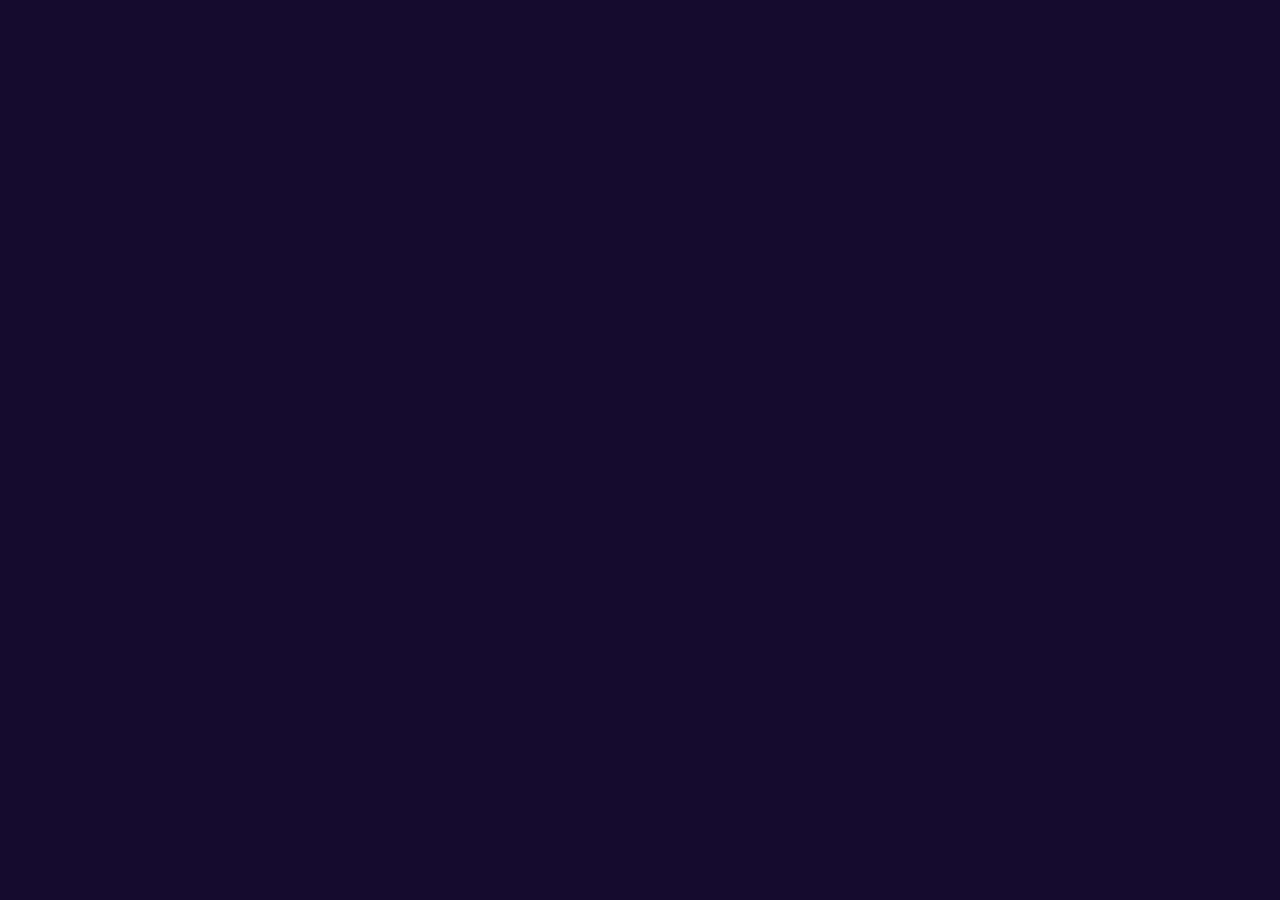
==== commit adf57dd6: "Update index.html" ====
--- a/index.html
+++ b/index.html
@@ -7,6 +7,7 @@
 <meta name="description" content="AJSH.AI builds websites, portfolios, SaaS frontends, AI automation for Instagram DMs and Gmail with n8n and APIs, and AI prompts.">
 <meta name="theme-color" content="#150B2E">
 <script>(function(){var t='dark';try{t=localStorage.getItem('ajsh-theme')||'dark'}catch(e){}if(t!=='light')t='dark';document.documentElement.setAttribute('data-theme',t);var m=document.querySelector('meta[name=theme-color]');if(m)m.content=t==='light'?'#F3EEFF':'#150B2E'})()</script>
+<script>(function(){var d=document.documentElement,rm=false,lp=false;try{rm=matchMedia('(prefers-reduced-motion:reduce)').matches;var n=navigator,c=n.connection||{};lp=!!(c.saveData||(n.deviceMemory&&n.deviceMemory<=2)||(n.hardwareConcurrency&&n.hardwareConcurrency<=2))}catch(e){}if(!rm)d.classList.add('mo');if(lp)d.classList.add('lp')})()</script>
 <link rel="preconnect" href="https://fonts.googleapis.com">
 <link rel="preconnect" href="https://fonts.gstatic.com" crossorigin>
 <link href="https://fonts.googleapis.com/css2?family=Bricolage+Grotesque:opsz,wght@12..96,600;12..96,700;12..96,800&family=Manrope:wght@400;500;600;700&display=swap" rel="stylesheet">
@@ -27,297 +28,4 @@
 h1{font-size:clamp(2.1rem,4.4vw,3.5rem);font-weight:800}
 h2{font-size:clamp(1.55rem,2.8vw,2.2rem);font-weight:700}
 h3{font-size:1.1rem;font-weight:700;letter-spacing:-.015em}
-.wrap{max-width:1160px;margin:0 auto;padding:0 20px}
-.ic{width:18px;height:18px;flex:none;fill:none;stroke:currentColor;stroke-width:2;stroke-linecap:round;stroke-linejoin:round}
-.ic.br{fill:currentColor;stroke:none}
-.k{--cc:var(--c)}:root[data-theme=light] .k{--cc:var(--cl)}
-.k1{--c:#A78BFA;--cl:#6D28D9}.k2{--c:#818CF8;--cl:#4F46E5}.k3{--c:#F472B6;--cl:#BE185D}.k4{--c:#67E8F9;--cl:#0E7490}.k5{--c:#FCD34D;--cl:#B45309}.k6{--c:#6EE7B7;--cl:#047857}
-.chip{display:grid;place-items:center;width:40px;height:40px;border-radius:12px;flex:none;background:color-mix(in srgb,var(--cc,#A78BFA) 20%,transparent);color:var(--cc,var(--acc))}
-.chip .ic{width:20px;height:20px}
-:focus-visible{outline:3px solid var(--violet);outline-offset:2px;border-radius:8px}
-.btn{display:inline-flex;align-items:center;justify-content:center;gap:8px;min-height:46px;padding:0 20px;border-radius:12px;font-weight:700;font-size:15px;border:1.5px solid var(--line);background:var(--btn);color:var(--head);transition:transform .18s,border-color .18s,box-shadow .18s,background .18s;white-space:nowrap;cursor:pointer}
-.btn:hover{border-color:var(--violet);transform:translateY(-1px)}
-.btn .ic{width:16px;height:16px;transition:transform .18s}.btn:hover .go{transform:translateX(3px)}
-.btn.p{background:linear-gradient(135deg,#7C3AED,#6D4FE8);border-color:transparent;color:#fff}
-.btn.p:hover{box-shadow:0 10px 24px -10px #7C3AED;background:linear-gradient(135deg,#8B4DF5,#818CF8)}
-.eyebrow{display:inline-flex;align-items:center;gap:8px;font-size:12.5px;font-weight:700;letter-spacing:.08em;text-transform:uppercase;color:var(--acc)}
-.eyebrow i{width:7px;height:7px;border-radius:50%;background:var(--pink)}
-section{padding:36px 0}
-.sh{margin-bottom:20px}.sh h2{margin-top:8px}
-/* header */
-header{position:sticky;top:0;z-index:50;background:var(--hdr);backdrop-filter:blur(10px);-webkit-backdrop-filter:blur(10px);border-bottom:1px solid var(--line)}
-header .in{display:flex;align-items:center;justify-content:space-between;height:64px;gap:14px}
-.logo{display:flex;align-items:center;gap:9px;font:800 19px var(--display);color:var(--head)}
-.logo .mk{width:30px;height:27px;background:url([data-uri]) center/contain no-repeat}
-.logo b{color:var(--violet)}
-nav ul{display:flex;gap:4px;list-style:none;margin:0;padding:0}
-nav a{display:inline-flex;align-items:center;gap:7px;padding:8px 11px;border-radius:10px;font-size:14.5px;font-weight:600;color:var(--mute);transition:color .15s,background .15s}
-nav a:hover,nav a.on{color:var(--head);background:var(--card2)}
-.hl{display:flex;align-items:center;gap:6px}
-.ib{display:grid;place-items:center;width:40px;height:40px;border-radius:12px;border:1.5px solid var(--line);background:var(--btn);cursor:pointer;transition:transform .18s,border-color .18s;color:var(--head)}
-.ib:hover{transform:translateY(-2px);border-color:var(--violet)}
-.ib.ig{color:#F472B6}.ib.li{color:#5AA9F0}
-:root[data-theme=light] .ib.ig{color:#C2255C}:root[data-theme=light] .ib.li{color:#0A66C2}
-.tg .sun{display:none;color:#FCD34D}.tg .moon{color:var(--lav)}
-:root[data-theme=dark] .tg .moon{display:none}:root[data-theme=dark] .tg .sun{display:block}
-:root[data-theme=light] .tg .moon{color:#6D28D9}
-.burger{display:none}.burger .x{display:none}
-header.open .burger .m{display:none}header.open .burger .x{display:block}
-nav .mob{display:none}
-@media(max-width:860px){.burger{display:grid}.hl .ib.s,.hbtn{display:none}
- nav{display:none;position:absolute;top:100%;left:0;right:0;background:var(--bg);border-bottom:1px solid var(--line);padding:10px 20px 18px}
- header.open nav{display:block}nav ul{flex-direction:column;gap:2px}nav a{padding:13px 10px;font-size:17px}
- nav .mob{display:flex;gap:8px;margin-top:12px}}
-/* hero */
-.hero{padding:34px 0 22px}
-.hero .g{display:grid;grid-template-columns:1.02fr 1fr;gap:36px;align-items:center}
-.hero h1 em{font-style:normal;color:var(--acc)}
-.hero .lead{margin:16px 0 22px;font-size:1.05rem;color:var(--mute);max-width:50ch}
-.cta{display:flex;gap:10px;flex-wrap:wrap}
-.show{display:grid;grid-template-columns:1.25fr 1fr;gap:12px;padding:14px;border-radius:24px;background:var(--show);border:1px solid var(--line);box-shadow:var(--shadow)}
-.win{grid-row:span 2;background:var(--card);border-radius:14px;border:1px solid var(--line);overflow:hidden}
-.wb{display:flex;align-items:center;gap:5px;padding:9px 12px;background:var(--card2);border-bottom:1px solid var(--line)}
-.wb i{width:8px;height:8px;border-radius:50%}.wb i:nth-child(1){background:#F472B6}.wb i:nth-child(2){background:#FCD34D}.wb i:nth-child(3){background:#6EE7B7}
-.wb span{margin-left:8px;flex:1;height:16px;border-radius:8px;background:var(--bg);font-size:10px;line-height:16px;padding:0 8px;color:var(--mute)}
-.wp{padding:14px}
-.hb{height:96px;border-radius:12px;background:linear-gradient(135deg,#7C3AED,#818CF8);padding:14px;display:flex;flex-direction:column;justify-content:center;gap:7px}
-.hb s{display:block;height:9px;border-radius:5px;background:rgba(255,255,255,.92);width:62%}.hb s+s{width:42%;background:rgba(255,255,255,.5)}
-.hb u{display:block;width:64px;height:18px;border-radius:7px;background:#F472B6;margin-top:3px}
-.tl3{display:grid;grid-template-columns:repeat(3,1fr);gap:8px;margin-top:9px}
-.tl3 div{height:54px;border-radius:10px;background:var(--card2);padding:8px;display:flex;flex-direction:column;gap:6px}
-.tl3 b{display:block;width:20px;height:20px;border-radius:6px;background:var(--cc)}
-.tl3 s{display:block;height:6px;border-radius:3px;background:var(--line)}
-.mini{background:var(--card);border-radius:14px;border:1px solid var(--line);padding:11px}
-.mini h4{margin:0 0 8px;display:flex;align-items:center;gap:7px;font:700 12px Manrope,sans-serif;color:var(--head)}
-.mini h4 .ic{width:14px;height:14px}
-.saas{display:flex;gap:7px;height:62px}
-.saas em{width:20%;border-radius:7px;background:var(--deep)}
-.saas div{flex:1;display:flex;flex-direction:column;gap:6px}
-.bars{display:flex;align-items:flex-end;gap:5px;flex:1}
-.bars i{flex:1;border-radius:4px 4px 2px 2px;background:linear-gradient(#A78BFA,#7C3AED)}
-.bars i:nth-child(2n){background:linear-gradient(#818CF8,#6366F1)}.bars i:nth-child(5){background:linear-gradient(#F9A8D4,#F472B6)}
-.saas .bars{flex-direction:row}
-:root[data-theme=light] nav li:nth-child(1) .ic{color:#6D28D9!important}:root[data-theme=light] nav li:nth-child(2) .ic{color:#BE185D!important}:root[data-theme=light] nav li:nth-child(3) .ic{color:#0E7490!important}:root[data-theme=light] nav li:nth-child(4) .ic{color:#B45309!important}
-.saas s{display:block;height:7px;width:55%;border-radius:4px;background:var(--line)}
-.flow{display:flex;align-items:center;justify-content:space-between;gap:4px}
-.flow .n{display:grid;place-items:center;width:34px;height:34px;border-radius:10px;color:#fff}
-.flow .n .ic{width:16px;height:16px}
-.flow hr{flex:1;border:0;border-top:2px dashed var(--line);margin:0}
-@media(max-width:900px){.hero .g{grid-template-columns:1fr}}
-@media(max-width:520px){.show{grid-template-columns:1fr}.win{grid-row:auto}.cta .btn{flex:1 1 100%}}
-/* services */
-.svc{display:grid;grid-template-columns:repeat(4,1fr);gap:14px}
-.card{display:flex;flex-direction:column;gap:10px;padding:20px;border-radius:16px;border:1px solid var(--line);border-top:3px solid var(--cc);background:linear-gradient(170deg,var(--card),color-mix(in srgb,var(--cc) 9%,var(--card)));transition:transform .2s,box-shadow .2s,border-color .2s}
-.card:hover{transform:translateY(-3px);box-shadow:var(--shadow);border-color:var(--cc)}
-.card p{color:var(--mute);font-size:14.5px}
-.more{margin-top:auto;padding-top:6px;display:inline-flex;align-items:center;gap:6px;font-weight:700;font-size:14px;color:var(--cc)}
-.more .ic{width:15px;height:15px;transition:transform .2s}.card:hover .more .ic{transform:translateX(3px)}
-@media(max-width:1020px){.svc{grid-template-columns:repeat(2,1fr)}}
-@media(max-width:560px){.svc{grid-template-columns:1fr}}
-/* automation */
-.auto{display:grid;grid-template-columns:1.15fr 1fr;gap:14px;align-items:start}
-.lui{background:var(--card);border:1px solid var(--line);border-radius:18px;overflow:hidden;box-shadow:var(--shadow)}
-.dh{display:flex;justify-content:space-between;align-items:center;gap:10px;padding:11px 16px;background:linear-gradient(90deg,#4C1D95,#3B2BA8);color:#fff;font-size:12.5px;font-weight:600}
-.dh span{display:flex;align-items:center;gap:8px}.dh .ic{width:15px;height:15px;color:#67E8F9}
-.st{font-size:11px;letter-spacing:.08em;text-transform:uppercase}.st i{width:7px;height:7px;border-radius:50%;background:#F472B6;animation:pu 1.6s infinite}
-@keyframes pu{50%{opacity:.3}}
-.db{display:grid;grid-template-columns:1.1fr 1fr}
-.chat{padding:14px;display:flex;flex-direction:column;gap:8px;min-height:290px;background:color-mix(in srgb,var(--bg) 70%,var(--card))}
-.b{max-width:90%;padding:9px 12px;border-radius:12px;font-size:13.5px;line-height:1.4;opacity:0;transform:translateY(8px);transition:opacity .4s,transform .4s}
-.b.in{opacity:1;transform:none}.b small{display:block;margin-top:3px;font-size:10.5px;color:var(--mute)}
-.b.c{align-self:flex-start;background:var(--card2);border:1px solid var(--line);border-bottom-left-radius:4px}
-.b.a{align-self:flex-end;background:linear-gradient(135deg,#7C3AED,#6366F1);color:#fff;border-bottom-right-radius:4px}.b.a small{color:#DDD2FB}
-.b.d{align-self:stretch;max-width:100%;background:rgba(103,232,249,.1);color:var(--ink);border:1px dashed #22D3EE;font-size:12px}
-:root[data-theme=light] .b.d{background:#E0F7FB}
-.b.h{align-self:stretch;max-width:100%;background:rgba(244,114,182,.14);border:1px solid rgba(244,114,182,.5);font-size:12.5px}
-.pipe{padding:14px;display:flex;flex-direction:column;gap:2px;border-left:1px solid var(--line)}
-.ps{display:flex;align-items:center;gap:10px;padding:5px 0;opacity:.45;transition:opacity .3s}
-.ps .ck{display:grid;place-items:center;width:26px;height:26px;border-radius:8px;flex:none;background:color-mix(in srgb,var(--cc) 22%,transparent);color:var(--cc)}
-.ps .ck .ic{width:14px;height:14px}
-.ps b{display:block;font-size:13px;line-height:1.2;color:var(--head)}.ps small{font-size:11px;color:var(--mute)}
-.ps.run,.ps.done{opacity:1}.ps.done .ck{background:var(--cc);color:#150B2E}.ps.run .ck{box-shadow:0 0 0 3px color-mix(in srgb,var(--cc) 35%,transparent)}
-.df{padding:9px 16px;border-top:1px solid var(--line);display:flex;justify-content:space-between;font-size:11.5px;font-weight:600;color:var(--mute)}
-.fls{display:grid;gap:12px}
-.fr{padding:16px;border-radius:16px;background:var(--card);border:1px solid var(--line);border-left:3px solid var(--cc)}
-.fr h3{display:flex;align-items:center;gap:10px;font-size:1rem;margin-bottom:10px}
-.fr .chip{width:32px;height:32px;border-radius:10px}.fr .chip .ic{width:17px;height:17px}
-.fl{display:flex;flex-wrap:wrap;gap:6px 0;margin-bottom:10px}
-.fn{position:relative;margin-right:18px;padding:5px 9px;border:1px solid var(--line);border-radius:7px;font-size:12px;font-weight:600;color:var(--ink);white-space:nowrap}
-.fn:not(:last-child):after{content:"";position:absolute;left:100%;top:50%;width:18px;height:1px;background:var(--cc)}
-.tags{display:flex;flex-wrap:wrap;gap:6px;list-style:none;margin:0;padding:0}
-.tags li{font-size:12px;font-weight:600;padding:3px 9px;border-radius:999px;background:color-mix(in srgb,var(--cc) 16%,transparent);color:var(--ink)}
-@media(max-width:960px){.auto{grid-template-columns:1fr}}
-@media(max-width:520px){.db{grid-template-columns:1fr}.pipe{border-left:0;border-top:1px solid var(--line)}.chat{min-height:250px}}
-/* how */
-.steps{display:grid;grid-template-columns:repeat(2,1fr);gap:12px}
-.how{display:grid;grid-template-columns:1.4fr 1fr;gap:14px}
-.step{padding:16px;border-radius:16px;background:var(--card);border:1px solid var(--line);display:grid;grid-template-columns:40px 1fr;gap:4px 14px;align-content:start}
-.step .chip{grid-row:span 2}.step p{color:var(--mute);font-size:14px}
-.step small{display:block;font-size:11.5px;font-weight:700;letter-spacing:.08em;color:var(--cc)}
-.loop{padding:22px;border-radius:16px;background:linear-gradient(160deg,#7C3AED,#4C1D95);color:#fff;display:flex;flex-direction:column;gap:12px}
-.loop h3{color:#fff;font-size:1.25rem}.loop p{color:#E5DCFF;font-size:14.5px}
-.lanes{margin-top:auto;display:grid;gap:8px;font-size:13px;font-weight:600}
-.lane{display:flex;align-items:center;gap:9px;padding:10px 12px;border-radius:12px;background:rgba(255,255,255,.14)}
-.lane.h{background:#fff;color:#4C1D95}.lane .ic{width:16px;height:16px;color:#FCD34D}.lane.h .ic{color:#DB2777}
-.about{display:flex;gap:14px;align-items:center;padding:16px 18px;border-radius:16px;background:var(--card2);margin-top:14px;font-size:14.5px}
-.about b{color:var(--head)}
-@media(max-width:900px){.how{grid-template-columns:1fr}}
-@media(max-width:560px){.steps{grid-template-columns:1fr}}
-/* faq */
-.fq{display:grid;grid-template-columns:1fr 1fr;gap:10px 14px;align-items:start}
-details{background:var(--card);border:1px solid var(--line);border-radius:14px}
-details[open]{border-color:var(--violet)}
-summary{list-style:none;cursor:pointer;display:flex;justify-content:space-between;align-items:center;gap:12px;padding:14px 16px;font-weight:700;font-size:15px;color:var(--head);border-radius:14px}
-summary::-webkit-details-marker{display:none}
-summary .ic{color:var(--acc);transition:transform .2s}details[open] summary .ic{transform:rotate(180deg)}
-details p{padding:0 16px 16px;color:var(--mute);font-size:14.5px}
-@media(max-width:760px){.fq{grid-template-columns:1fr}}
-/* contact */
-.fin{padding:14px 0 44px}
-.band{border-radius:24px;background:linear-gradient(135deg,#4C1D95,#34208A 60%,#27206E);color:#fff;padding:38px;display:grid;grid-template-columns:1.2fr 1fr;gap:26px;align-items:center;position:relative;overflow:hidden;border:1px solid rgba(196,181,253,.25)}
-.band:after{content:"";position:absolute;right:-60px;top:-60px;width:220px;height:220px;border-radius:50%;background:radial-gradient(circle,rgba(244,114,182,.6),transparent 70%)}
-.band>*{position:relative;z-index:1}
-.band h2{color:#fff;font-size:clamp(1.7rem,3.4vw,2.6rem)}.band p{color:#DCD2FB;margin-top:10px;max-width:44ch}
-.band .cta{flex-direction:column;align-items:stretch}
-.band .btn{background:transparent;color:#fff;border-color:rgba(255,255,255,.4)}.band .btn:hover{border-color:#fff}
-.band .btn.p{background:linear-gradient(135deg,#7C3AED,#818CF8);color:#fff;border-color:rgba(255,255,255,.35)}.band .btn.p:hover{background:linear-gradient(135deg,#8B4DF5,#A5B4FC);border-color:#fff}
-.band .num{display:flex;align-items:center;gap:8px;font-size:13.5px;color:#DCD2FB;margin-top:2px;justify-content:center}
-@media(max-width:820px){.band{grid-template-columns:1fr;padding:26px 22px}}
-footer{border-top:1px solid var(--line);padding:20px 0}
-footer .wrap{display:flex;justify-content:space-between;align-items:center;gap:14px;flex-wrap:wrap;font-size:14px;color:var(--mute)}
-footer ul{display:flex;gap:4px 18px;flex-wrap:wrap;list-style:none;margin:0;padding:0;align-items:center}
-footer ul a{display:inline-flex;align-items:center;gap:6px;padding:6px 0;font-weight:600}footer ul a:hover{color:var(--head)}
-footer .ic{width:16px;height:16px}
-@media(prefers-reduced-motion:reduce){*,*:before,*:after{animation:none!important;transition:none!important;scroll-behavior:auto!important}.b{opacity:1;transform:none}}
-.band .cg{display:grid;gap:10px}.band .cg .btn{justify-content:flex-start;gap:12px}.band .cg .btn small{margin-left:auto;font-size:13px;font-weight:500;opacity:.85}
-</style>
-</head>
-<body>
-<svg xmlns="http://www.w3.org/2000/svg" style="display:none" aria-hidden="true"><symbol id="i-menu" viewBox="0 0 24 24"><path d="M4 5h16" /> <path d="M4 12h16" /> <path d="M4 19h16" /></symbol><symbol id="i-x" viewBox="0 0 24 24"><path d="M18 6 6 18" /> <path d="m6 6 12 12" /></symbol><symbol id="i-arrow-right" viewBox="0 0 24 24"><path d="M5 12h14" /> <path d="m12 5 7 7-7 7" /></symbol><symbol id="i-panels-top-left" viewBox="0 0 24 24"><rect width="18" height="18" x="3" y="3" rx="2" /> <path d="M3 9h18" /> <path d="M9 21V9" /></symbol><symbol id="i-layout-dashboard" viewBox="0 0 24 24"><rect width="7" height="9" x="3" y="3" rx="1" /> <rect width="7" height="5" x="14" y="3" rx="1" /> <rect width="7" height="9" x="14" y="12" rx="1" /> <rect width="7" height="5" x="3" y="16" rx="1" /></symbol><symbol id="i-workflow" viewBox="0 0 24 24"><rect width="8" height="8" x="3" y="3" rx="2" /> <path d="M7 11v4a2 2 0 0 0 2 2h4" /> <rect width="8" height="8" x="13" y="13" rx="2" /></symbol><symbol id="i-sparkles" viewBox="0 0 24 24"><path d="M11.017 2.814a1 1 0 0 1 1.966 0l1.051 5.558a2 2 0 0 0 1.594 1.594l5.558 1.051a1 1 0 0 1 0 1.966l-5.558 1.051a2 2 0 0 0-1.594 1.594l-1.051 5.558a1 1 0 0 1-1.966 0l-1.051-5.558a2 2 0 0 0-1.594-1.594l-5.558-1.051a1 1 0 0 1 0-1.966l5.558-1.051a2 2 0 0 0 1.594-1.594z" /> <path d="M20 2v4" /> <path d="M22 4h-4" /> <circle cx="4" cy="20" r="2" /></symbol><symbol id="i-message-circle" viewBox="0 0 24 24"><path d="M2.992 16.342a2 2 0 0 1 .094 1.167l-1.065 3.29a1 1 0 0 0 1.236 1.168l3.413-.998a2 2 0 0 1 1.099.092 10 10 0 1 0-4.777-4.719" /></symbol><symbol id="i-mail" viewBox="0 0 24 24"><path d="m22 7-8.991 5.727a2 2 0 0 1-2.009 0L2 7" /> <rect x="2" y="4" width="20" height="16" rx="2" /></symbol><symbol id="i-zap" viewBox="0 0 24 24"><path d="M15.914 4a1.5 1.5 0 00-2.474-1.561l-9 9A1.5 1.5 0 005.5 14h4.002a.5.5 0 01.471.666L8.086 20a1.5 1.5 0 002.475 1.56l9-9A1.5 1.5 0 0018.5 10h-3.997a.5.5 0 01-.472-.667z" /></symbol><symbol id="i-search" viewBox="0 0 24 24"><path d="m21 21-4.34-4.34" /> <circle cx="11" cy="11" r="8" /></symbol><symbol id="i-hammer" viewBox="0 0 24 24"><path d="m15 12-9.373 9.373a1 1 0 0 1-3.001-3L12 9" /> <path d="m18 15 4-4" /> <path d="m21.5 11.5-1.914-1.914A2 2 0 0 1 19 8.172v-.344a2 2 0 0 0-.586-1.414l-1.657-1.657A6 6 0 0 0 12.516 3H9l1.243 1.243A6 6 0 0 1 12 8.485V10l2 2h1.172a2 2 0 0 1 1.414.586L18.5 14.5" /></symbol><symbol id="i-flask-conical" viewBox="0 0 24 24"><path d="M14 2v6a2 2 0 0 0 .245.96l5.51 10.08A2 2 0 0 1 18 22H6a2 2 0 0 1-1.755-2.96l5.51-10.08A2 2 0 0 0 10 8V2" /> <path d="M6.453 15h11.094" /> <path d="M8.5 2h7" /></symbol><symbol id="i-play" viewBox="0 0 24 24"><path d="M5 5a2 2 0 0 1 3.008-1.728l11.997 6.998a2 2 0 0 1 .003 3.458l-12 7A2 2 0 0 1 5 19z" /></symbol><symbol id="i-file-text" viewBox="0 0 24 24"><path d="M6 22a2 2 0 0 1-2-2V4a2 2 0 0 1 2-2h8a2.4 2.4 0 0 1 1.704.706l3.588 3.588A2.4 2.4 0 0 1 20 8v12a2 2 0 0 1-2 2z" /> <path d="M14 2v5a1 1 0 0 0 1 1h5" /> <path d="M10 9H8" /> <path d="M16 13H8" /> <path d="M16 17H8" /></symbol><symbol id="i-users" viewBox="0 0 24 24"><path d="M16 21v-2a4 4 0 0 0-4-4H6a4 4 0 0 0-4 4v2" /> <path d="M16 3.128a4 4 0 0 1 0 7.744" /> <path d="M22 21v-2a4 4 0 0 0-3-3.87" /> <circle cx="9" cy="7" r="4" /></symbol><symbol id="i-chevron-down" viewBox="0 0 24 24"><path d="m6 9 6 6 6-6" /></symbol><symbol id="i-phone" viewBox="0 0 24 24"><path d="M13.832 16.568a1 1 0 0 0 1.213-.303l.355-.465A2 2 0 0 1 17 15h3a2 2 0 0 1 2 2v3a2 2 0 0 1-2 2A18 18 0 0 1 2 4a2 2 0 0 1 2-2h3a2 2 0 0 1 2 2v3a2 2 0 0 1-.8 1.6l-.468.351a1 1 0 0 0-.292 1.233 14 14 0 0 0 6.392 6.384" /></symbol><symbol id="i-check" viewBox="0 0 24 24"><path d="M20 6 9 17l-5-5" /></symbol><symbol id="i-inbox" viewBox="0 0 24 24"><polyline points="22 12 16 12 14 15 10 15 8 12 2 12" /> <path d="M5.45 5.11 2 12v6a2 2 0 0 0 2 2h16a2 2 0 0 0 2-2v-6l-3.45-6.89A2 2 0 0 0 16.76 4H7.24a2 2 0 0 0-1.79 1.11z" /></symbol><symbol id="i-user-check" viewBox="0 0 24 24"><path d="m16 11 2 2 4-4" /> <path d="M16 21v-2a4 4 0 0 0-4-4H6a4 4 0 0 0-4 4v2" /> <circle cx="9" cy="7" r="4" /></symbol><symbol id="i-sun" viewBox="0 0 24 24"><circle cx="12" cy="12" r="4" /> <path d="M12 2v2" /> <path d="M12 20v2" /> <path d="m4.93 4.93 1.41 1.41" /> <path d="m17.66 17.66 1.41 1.41" /> <path d="M2 12h2" /> <path d="M20 12h2" /> <path d="m6.34 17.66-1.41 1.41" /> <path d="m19.07 4.93-1.41 1.41" /></symbol><symbol id="i-moon" viewBox="0 0 24 24"><path d="M20.985 12.486a9 9 0 1 1-9.473-9.472c.405-.022.617.46.402.803a6 6 0 0 0 8.268 8.268c.344-.215.825-.004.803.401" /></symbol><symbol id="i-route" viewBox="0 0 24 24"><circle cx="6" cy="19" r="3" /> <path d="M9 19h8.5a3.5 3.5 0 0 0 0-7h-11a3.5 3.5 0 0 1 0-7H15" /> <circle cx="18" cy="5" r="3" /></symbol><symbol id="i-message-square" viewBox="0 0 24 24"><path d="M22 17a2 2 0 0 1-2 2H6.828a2 2 0 0 0-1.414.586l-2.202 2.202A.71.71 0 0 1 2 21.286V5a2 2 0 0 1 2-2h16a2 2 0 0 1 2 2z" /></symbol><symbol id="i-instagram" viewBox="0 0 24 24"><path d="M7.0301.084c-1.2768.0602-2.1487.264-2.911.5634-.7888.3075-1.4575.72-2.1228 1.3877-.6652.6677-1.075 1.3368-1.3802 2.127-.2954.7638-.4956 1.6365-.552 2.914-.0564 1.2775-.0689 1.6882-.0626 4.947.0062 3.2586.0206 3.6671.0825 4.9473.061 1.2765.264 2.1482.5635 2.9107.308.7889.72 1.4573 1.388 2.1228.6679.6655 1.3365 1.0743 2.1285 1.38.7632.295 1.6361.4961 2.9134.552 1.2773.056 1.6884.069 4.9462.0627 3.2578-.0062 3.668-.0207 4.9478-.0814 1.28-.0607 2.147-.2652 2.9098-.5633.7889-.3086 1.4578-.72 2.1228-1.3881.665-.6682 1.0745-1.3378 1.3795-2.1284.2957-.7632.4966-1.636.552-2.9124.056-1.2809.0692-1.6898.063-4.948-.0063-3.2583-.021-3.6668-.0817-4.9465-.0607-1.2797-.264-2.1487-.5633-2.9117-.3084-.7889-.72-1.4568-1.3876-2.1228C21.2982 1.33 20.628.9208 19.8378.6165 19.074.321 18.2017.1197 16.9244.0645 15.6471.0093 15.236-.005 11.977.0014 8.718.0076 8.31.0215 7.0301.0839m.1402 21.6932c-1.17-.0509-1.8053-.2453-2.2287-.408-.5606-.216-.96-.4771-1.3819-.895-.422-.4178-.6811-.8186-.9-1.378-.1644-.4234-.3624-1.058-.4171-2.228-.0595-1.2645-.072-1.6442-.079-4.848-.007-3.2037.0053-3.583.0607-4.848.05-1.169.2456-1.805.408-2.2282.216-.5613.4762-.96.895-1.3816.4188-.4217.8184-.6814 1.3783-.9003.423-.1651 1.0575-.3614 2.227-.4171 1.2655-.06 1.6447-.072 4.848-.079 3.2033-.007 3.5835.005 4.8495.0608 1.169.0508 1.8053.2445 2.228.408.5608.216.96.4754 1.3816.895.4217.4194.6816.8176.9005 1.3787.1653.4217.3617 1.056.4169 2.2263.0602 1.2655.0739 1.645.0796 4.848.0058 3.203-.0055 3.5834-.061 4.848-.051 1.17-.245 1.8055-.408 2.2294-.216.5604-.4763.96-.8954 1.3814-.419.4215-.8181.6811-1.3783.9-.4224.1649-1.0577.3617-2.2262.4174-1.2656.0595-1.6448.072-4.8493.079-3.2045.007-3.5825-.006-4.848-.0608M16.953 5.5864A1.44 1.44 0 1 0 18.39 4.144a1.44 1.44 0 0 0-1.437 1.4424M5.8385 12.012c.0067 3.4032 2.7706 6.1557 6.173 6.1493 3.4026-.0065 6.157-2.7701 6.1506-6.1733-.0065-3.4032-2.771-6.1565-6.174-6.1498-3.403.0067-6.156 2.771-6.1496 6.1738M8 12.0077a4 4 0 1 1 4.008 3.9921A3.9996 3.9996 0 0 1 8 12.0077"/></symbol><symbol id="i-whatsapp" viewBox="0 0 24 24"><path d="M17.472 14.382c-.297-.149-1.758-.867-2.03-.967-.273-.099-.471-.148-.67.15-.197.297-.767.966-.94 1.164-.173.199-.347.223-.644.075-.297-.15-1.255-.463-2.39-1.475-.883-.788-1.48-1.761-1.653-2.059-.173-.297-.018-.458.13-.606.134-.133.298-.347.446-.52.149-.174.198-.298.298-.497.099-.198.05-.371-.025-.52-.075-.149-.669-1.612-.916-2.207-.242-.579-.487-.5-.669-.51-.173-.008-.371-.01-.57-.01-.198 0-.52.074-.792.372-.272.297-1.04 1.016-1.04 2.479 0 1.462 1.065 2.875 1.213 3.074.149.198 2.096 3.2 5.077 4.487.709.306 1.262.489 1.694.625.712.227 1.36.195 1.871.118.571-.085 1.758-.719 2.006-1.413.248-.694.248-1.289.173-1.413-.074-.124-.272-.198-.57-.347m-5.421 7.403h-.004a9.87 9.87 0 01-5.031-1.378l-.361-.214-3.741.982.998-3.648-.235-.374a9.86 9.86 0 01-1.51-5.26c.001-5.45 4.436-9.884 9.888-9.884 2.64 0 5.122 1.03 6.988 2.898a9.825 9.825 0 012.893 6.994c-.003 5.45-4.437 9.884-9.885 9.884m8.413-18.297A11.815 11.815 0 0012.05 0C5.495 0 .16 5.335.157 11.892c0 2.096.547 4.142 1.588 5.945L.057 24l6.305-1.654a11.882 11.882 0 005.683 1.448h.005c6.554 0 11.89-5.335 11.893-11.893a11.821 11.821 0 00-3.48-8.413Z"/></symbol><symbol id="i-linkedin" viewBox="0 0 448 512"><path d="M100.3 448l-92.9 0 0-299.1 92.9 0 0 299.1zM53.8 108.1C24.1 108.1 0 83.5 0 53.8 0 39.5 5.7 25.9 15.8 15.8s23.8-15.8 38-15.8 27.9 5.7 38 15.8 15.8 23.8 15.8 38c0 29.7-24.1 54.3-53.8 54.3zM447.9 448l-92.7 0 0-145.6c0-34.7-.7-79.2-48.3-79.2-48.3 0-55.7 37.7-55.7 76.7l0 148.1-92.8 0 0-299.1 89.1 0 0 40.8 1.3 0c12.4-23.5 42.7-48.3 87.9-48.3 94 0 111.3 61.9 111.3 142.3l0 164.3-.1 0z"/></symbol></svg>
-<header id="hd"><div class="wrap in">
- <a href="#top" class="logo" aria-label="AJSH.AI home"><span class="mk" aria-hidden="true"></span><span>AJSH<b>.AI</b></span></a>
- <nav id="nav" aria-label="Main"><ul>
-  <li><a href="#services"><svg class="ic" aria-hidden="true" style="color:#A78BFA"><use href="#i-layout-dashboard"/></svg>Services</a></li>
-  <li><a href="#automation"><svg class="ic" aria-hidden="true" style="color:#F472B6"><use href="#i-workflow"/></svg>Automation</a></li>
-  <li><a href="#how"><svg class="ic" aria-hidden="true" style="color:#67E8F9"><use href="#i-route"/></svg>How it works</a></li>
-  <li><a href="#faq"><svg class="ic" aria-hidden="true" style="color:#FCD34D"><use href="#i-message-square"/></svg>FAQ</a></li>
- </ul><div class="mob"><a class="ib ig" href="https://www.instagram.com/ajsh.ai1/" target="_blank" rel="noopener noreferrer" aria-label="AJSH.AI on Instagram"><svg class="ic br" aria-hidden="true"><use href="#i-instagram"/></svg></a><a class="ib li" href="https://www.linkedin.com/in/amna-jannat-noor-326492432/" target="_blank" rel="noopener noreferrer" aria-label="LinkedIn profile"><svg class="ic br" aria-hidden="true"><use href="#i-linkedin"/></svg></a></div></nav>
- <div class="hl">
-  <a class="ib s ig" href="https://www.instagram.com/ajsh.ai1/" target="_blank" rel="noopener noreferrer" aria-label="AJSH.AI on Instagram"><svg class="ic br" aria-hidden="true"><use href="#i-instagram"/></svg></a>
-  <a class="ib s li" href="https://www.linkedin.com/in/amna-jannat-noor-326492432/" target="_blank" rel="noopener noreferrer" aria-label="LinkedIn profile"><svg class="ic br" aria-hidden="true"><use href="#i-linkedin"/></svg></a>
-  <button class="ib tg" id="tg" type="button" aria-label="Switch to light theme" aria-pressed="false"><svg class="ic sun" aria-hidden="true"><use href="#i-sun"/></svg><svg class="ic moon" aria-hidden="true"><use href="#i-moon"/></svg></button>
-  <a class="btn p hbtn" href="#contact">Let's work together<svg class="ic go" aria-hidden="true"><use href="#i-arrow-right"/></svg></a>
-  <button class="ib burger" id="bg" type="button" aria-expanded="false" aria-controls="nav" aria-label="Open menu"><svg class="ic m" aria-hidden="true"><use href="#i-menu"/></svg><svg class="ic x" aria-hidden="true"><use href="#i-x"/></svg></button>
- </div>
-</div></header>
-<main id="top">
-<section class="hero"><div class="wrap g">
- <div>
-  <div class="eyebrow"><i></i>Websites · Portfolios · SaaS · AI Automation</div>
-  <h1 style="margin-top:14px">Websites, SaaS frontends, and <em>automations</em> built for real work.</h1>
-  <p class="lead">From standout portfolios and polished web interfaces to practical AI workflows for Instagram DMs, orders, and email, AJSH.AI builds useful digital solutions around your needs.</p>
-  <div class="cta"><a class="btn p" href="#services">Explore services<svg class="ic go" aria-hidden="true"><use href="#i-arrow-right"/></svg></a><a class="btn" href="#contact"><svg class="ic" aria-hidden="true" style="color:#F472B6"><use href="#i-message-circle"/></svg>Let's work together</a></div>
- </div>
- <div class="show" role="img" aria-label="Miniature previews of a website layout, a SaaS interface and an automation workflow">
-  <div class="win"><div class="wb"><i></i><i></i><i></i><span>yourbrand.com</span></div><div class="wp"><div class="hb"><s></s><s></s><u></u></div><div class="tl3"><div class="k k1"><b></b><s></s></div><div class="k k2"><b></b><s></s></div><div class="k k3"><b></b><s></s></div></div></div></div>
-  <div class="mini"><h4><svg class="ic" aria-hidden="true" style="color:#818CF8"><use href="#i-layout-dashboard"/></svg>SaaS interface</h4><div class="saas"><em></em><div><s></s><div class="bars"><i style="height:45%"></i><i style="height:70%"></i><i style="height:55%"></i><i style="height:90%"></i><i style="height:65%"></i></div></div></div></div>
-  <div class="mini"><h4><svg class="ic" aria-hidden="true" style="color:#F472B6"><use href="#i-workflow"/></svg>Automation workflow</h4><div class="flow"><span class="n" style="background:linear-gradient(135deg,#F472B6,#BE185D)"><svg class="ic br" aria-hidden="true"><use href="#i-instagram"/></svg></span><hr><span class="n" style="background:#7C3AED"><svg class="ic" aria-hidden="true"><use href="#i-zap"/></svg></span><hr><span class="n" style="background:#0E8FA8"><svg class="ic" aria-hidden="true"><use href="#i-mail"/></svg></span></div></div>
- </div>
-</div></section>
-
-<section id="services" style="padding-top:18px"><div class="wrap">
- <div class="sh"><div class="eyebrow"><i></i>Services</div><h2>What I build</h2></div>
- <div class="svc"><a class="card k k1" href="https://wa.me/923222190144?text=Hi%20AJSH.AI%2C%20I%27m%20interested%20in%20a%20website%20or%20portfolio." target="_blank" rel="noopener noreferrer" aria-label="Inquire about Websites &amp; Portfolios on WhatsApp"><span class="chip"><svg class="ic" aria-hidden="true"><use href="#i-panels-top-left"/></svg></span><h3>Websites &amp; Portfolios</h3><p>Responsive business websites, landing pages and personal portfolios, with polished frontend work.</p><span class="more">Inquire<svg class="ic" aria-hidden="true"><use href="#i-arrow-right"/></svg></span></a><a class="card k k2" href="https://wa.me/923222190144?text=Hi%20AJSH.AI%2C%20I%27m%20interested%20in%20a%20SaaS%20application." target="_blank" rel="noopener noreferrer" aria-label="Inquire about SaaS Applications on WhatsApp"><span class="chip"><svg class="ic" aria-hidden="true"><use href="#i-layout-dashboard"/></svg></span><h3>SaaS Applications</h3><p>Web apps, SaaS frontends, dashboards and polished user interfaces.</p><span class="more">Inquire<svg class="ic" aria-hidden="true"><use href="#i-arrow-right"/></svg></span></a><a class="card k k3" href="https://wa.me/923222190144?text=Hi%20AJSH.AI%2C%20I%27m%20interested%20in%20AI%20automation." target="_blank" rel="noopener noreferrer" aria-label="Inquire about AI Automation on WhatsApp"><span class="chip"><svg class="ic" aria-hidden="true"><use href="#i-workflow"/></svg></span><h3>AI Automation</h3><p>Instagram DM automation, Gmail workflows, n8n, APIs, AI and human handoff.</p><span class="more">Inquire<svg class="ic" aria-hidden="true"><use href="#i-arrow-right"/></svg></span></a><a class="card k k4" href="https://wa.me/923222190144?text=Hi%20AJSH.AI%2C%20I%27m%20interested%20in%20AI%20prompts." target="_blank" rel="noopener noreferrer" aria-label="Inquire about AI Prompts on WhatsApp"><span class="chip"><svg class="ic" aria-hidden="true"><use href="#i-sparkles"/></svg></span><h3>AI Prompts</h3><p>Useful prompts for AI tools and practical tasks.</p><span class="more">Inquire<svg class="ic" aria-hidden="true"><use href="#i-arrow-right"/></svg></span></a></div>
-</div></section>
-
-<section id="automation"><div class="wrap">
- <div class="sh"><div class="eyebrow"><i></i>AI automation</div><h2>What we automate</h2></div>
- <div class="auto">
-  <div class="lui" role="img" aria-label="Example workflow: an Instagram order enquiry handled automatically, then handed to a person">
-   <div class="dh"><span><svg class="ic" aria-hidden="true"><use href="#i-message-circle"/></svg>ajsh / instagram-dm / order-flow</span><span class="st"><i></i> <b id="sttx">Running</b></span></div>
-   <div class="db"><div class="chat" id="chat" aria-hidden="true"></div>
-   <div class="pipe" id="pipe" aria-hidden="true">
-    <div class="ps k k4"><span class="ck"><svg class="ic"><use href="#i-inbox"/></svg></span><div><b>Message received</b><small>Instagram DM</small></div></div>
-    <div class="ps k k2"><span class="ck"><svg class="ic"><use href="#i-search"/></svg></span><div><b>Request understood</b><small>intent: availability</small></div></div>
-    <div class="ps k k1"><span class="ck"><svg class="ic"><use href="#i-file-text"/></svg></span><div><b>Business info checked</b><small>stock · price · delivery</small></div></div>
-    <div class="ps k k5"><span class="ck"><svg class="ic"><use href="#i-zap"/></svg></span><div><b>Reply sent</b><small>automatic</small></div></div>
-    <div class="ps k k6"><span class="ck"><svg class="ic"><use href="#i-check"/></svg></span><div><b>Details captured</b><small>order information</small></div></div>
-    <div class="ps k k3"><span class="ck"><svg class="ic"><use href="#i-user-check"/></svg></span><div><b>Human handoff</b><small>needs a person</small></div></div>
-   </div></div>
-   <div class="df"><span>CONNECTED · n8n</span><span>GMAIL FLOW · IDLE</span></div>
-  </div>
-  <div class="fls">
-   <div class="fr k k3"><h3><span class="chip"><svg class="ic" aria-hidden="true"><use href="#i-message-circle"/></svg></span>Instagram DM Automation</h3><div class="fl"><span class="fn">Message</span><span class="fn">Understand</span><span class="fn">Business info</span><span class="fn">Reply</span><span class="fn">Lead / order</span><span class="fn">Handoff</span></div><ul class="tags"><li>Instant replies</li><li>FAQs</li><li>Pricing &amp; availability</li><li>Lead qualification</li><li>Customer information</li><li>Order information</li><li>Follow-ups</li><li>Human handoff</li></ul></div>
-   <div class="fr k k2"><h3><span class="chip"><svg class="ic" aria-hidden="true"><use href="#i-mail"/></svg></span>Gmail &amp; Email Automation</h3><div class="fl"><span class="fn">Inbox</span><span class="fn">Classify</span><span class="fn">Extract</span><span class="fn">Route</span><span class="fn">Draft reply</span><span class="fn">Follow-up</span></div><ul class="tags"><li>Classification</li><li>Extraction</li><li>Summaries</li><li>Smart routing</li><li>AI-assisted replies</li><li>Follow-ups</li></ul></div>
-   <div class="fr k k1"><h3><span class="chip"><svg class="ic" aria-hidden="true"><use href="#i-workflow"/></svg></span>Custom Workflows</h3><div class="fl"><span class="fn">Trigger</span><span class="fn">Logic</span><span class="fn">AI</span><span class="fn">API</span><span class="fn">Action</span><span class="fn">Human review</span></div><ul class="tags"><li>n8n</li><li>APIs</li><li>AI agents</li><li>Business logic</li><li>Human review</li></ul></div>
-  </div>
- </div>
-</div></section>
-
-<section id="how"><div class="wrap">
- <div class="sh"><div class="eyebrow"><i></i>How it works</div><h2>Four steps, no mystery.</h2></div>
- <div class="how">
-  <div class="steps">
-   <div class="step k k4"><span class="chip"><svg class="ic" aria-hidden="true"><use href="#i-search"/></svg></span><div><small>01</small><h3>Understand</h3></div><p>We map the repetitive conversations and tasks consuming your team's time.</p></div>
-   <div class="step k k1"><span class="chip"><svg class="ic" aria-hidden="true"><use href="#i-hammer"/></svg></span><div><small>02</small><h3>Build</h3></div><p>We build the automation using n8n, APIs and AI.</p></div>
-   <div class="step k k5"><span class="chip"><svg class="ic" aria-hidden="true"><use href="#i-flask-conical"/></svg></span><div><small>03</small><h3>Test</h3></div><p>Workflows are tested with real scenarios and human review.</p></div>
-   <div class="step k k6"><span class="chip"><svg class="ic" aria-hidden="true"><use href="#i-play"/></svg></span><div><small>04</small><h3>Run</h3></div><p>The system handles repetitive work while people stay in control of important decisions.</p></div>
-  </div>
-  <div class="loop"><span class="eyebrow" style="color:#E5DCFF"><i></i>Human in the loop</span>
-   <h3>Automation handles the repetitive work. People handle the important decisions.</h3>
-   <p>AJSH is not about replacing your team. When a conversation or order needs judgement, the workflow hands it to a person, with the details already collected.</p>
-   <div class="lanes"><div class="lane"><svg class="ic" aria-hidden="true"><use href="#i-zap"/></svg>Common question → matched to your info → auto reply</div><div class="lane h"><svg class="ic" aria-hidden="true"><use href="#i-user-check"/></svg>Complex request → human review → final decision</div></div></div>
- </div>
- <div class="about"><span class="chip k k5"><svg class="ic" aria-hidden="true"><use href="#i-users"/></svg></span><p><b>An independent practice.</b> You work directly with the person building your project. No account managers, no hand-offs, no explaining your business twice.</p></div>
-</div></section>
-
-<section id="faq"><div class="wrap"><div class="sh"><div class="eyebrow"><i></i>FAQ</div><h2>Questions, answered plainly.</h2></div><div class="fq">
-  <details><summary>What kind of businesses do you work with?<svg class="ic" aria-hidden="true"><use href="#i-chevron-down"/></svg></summary><p>Mainly small and growing businesses that handle customers through Instagram DMs and email, such as online stores, studios and service providers. If repetitive messages eat your day, we can talk.</p></details>
-  <details><summary>What can you automate on Instagram?<svg class="ic" aria-hidden="true"><use href="#i-chevron-down"/></svg></summary><p>Instant replies, FAQs, pricing and availability answers, lead qualification, collecting customer and order information, follow-ups with people who go quiet, and handoff to a human.</p></details>
-  <details><summary>Can automation handle orders?<svg class="ic" aria-hidden="true"><use href="#i-chevron-down"/></svg></summary><p>It can collect order details, such as item, quantity and delivery information, and pass them to you or your tools in a clean format. Final decisions can stay with you.</p></details>
-  <details><summary>Can a human take over a conversation?<svg class="ic" aria-hidden="true"><use href="#i-chevron-down"/></svg></summary><p>Yes. Workflows are designed with handoff points, so you or your team can step in whenever a conversation needs a person.</p></details>
-  <details><summary>What can you automate in Gmail?<svg class="ic" aria-hidden="true"><use href="#i-chevron-down"/></svg></summary><p>Classifying emails, extracting key information, summarising threads, routing to the right person or tool, drafting AI-assisted replies and sending follow-ups.</p></details>
-  <details><summary>Do I need to replace my existing tools?<svg class="ic" aria-hidden="true"><use href="#i-chevron-down"/></svg></summary><p>Usually not. Workflows are built to connect to what you already use through APIs and integrations.</p></details>
-  <details><summary>How long does an automation take to build?<svg class="ic" aria-hidden="true"><use href="#i-chevron-down"/></svg></summary><p>It depends on the scope. A focused workflow is quicker than a multi-step system. After we talk through what you handle manually, I can give you an honest estimate.</p></details>
-  <details><summary>Can you build a custom workflow?<svg class="ic" aria-hidden="true"><use href="#i-chevron-down"/></svg></summary><p>Yes. If a process is repetitive and rule-based, or needs a bit of AI plus human review, it is a good candidate.</p></details>
- <details><summary>Can you build personal portfolios?<svg class="ic" aria-hidden="true"><use href="#i-chevron-down"/></svg></summary><p>Yes. I build portfolios that showcase your skills, projects and experience.</p></details><details><summary>Can you build websites and landing pages?<svg class="ic" aria-hidden="true"><use href="#i-chevron-down"/></svg></summary><p>Yes. I create responsive websites for businesses, creators and personal brands.</p></details><details><summary>Can you build SaaS applications?<svg class="ic" aria-hidden="true"><use href="#i-chevron-down"/></svg></summary><p>I build web application interfaces, dashboards and SaaS frontends.</p></details><details><summary>Do you offer frontend development?<svg class="ic" aria-hidden="true"><use href="#i-chevron-down"/></svg></summary><p>Yes. I create responsive, polished user interfaces.</p></details><details><summary>Can you build custom web applications?<svg class="ic" aria-hidden="true"><use href="#i-chevron-down"/></svg></summary><p>Yes, depending on your requirements and the scope of the project. Tell me what you need and we can talk it through.</p></details></div></div></section>
-
-<section id="contact" class="fin"><div class="wrap"><div class="band">
- <div><div class="eyebrow" style="color:#E5DCFF"><i></i>Contact · direct line</div>
-  <h2 style="margin-top:10px">Let's remove some of the repetitive work.</h2>
-  <p>Tell me what your business is currently handling manually. I'll show you where automation could fit.</p></div>
- <div class="cg"><a class="btn p" href="https://wa.me/923222190144" target="_blank" rel="noopener noreferrer"><svg class="ic br" aria-hidden="true"><use href="#i-whatsapp"/></svg>WhatsApp<small>03222190144</small></a><a class="btn" href="mailto:ajtech1630@gmail.com"><svg class="ic " aria-hidden="true"><use href="#i-mail"/></svg>Email<small>ajtech1630@gmail.com</small></a><a class="btn" href="https://www.instagram.com/ajsh.ai1/" target="_blank" rel="noopener noreferrer"><svg class="ic br" aria-hidden="true"><use href="#i-instagram"/></svg>Instagram<small>@ajsh.ai1</small></a><a class="btn" href="https://www.linkedin.com/in/amna-jannat-noor-326492432/" target="_blank" rel="noopener noreferrer"><svg class="ic br" aria-hidden="true"><use href="#i-linkedin"/></svg>LinkedIn<small>View profile</small></a>
- </div>
-</div></div></section>
-</main>
-<footer><div class="wrap">
- <div><a href="#top" class="logo" aria-label="AJSH.AI home"><span class="mk" aria-hidden="true"></span><span>AJSH<b>.AI</b></span></a></div>
- <ul><li><a href="#services">Services</a></li><li><a href="#how">How it works</a></li><li><a href="#faq">FAQ</a></li>
-  
-  
-  
-  </ul>
-</div></footer>
-<script>
-(function(){
-var root=document.documentElement,hd=document.getElementById('hd'),bg=document.getElementById('bg'),tg=document.getElementById('tg');
-function sync(){var l=root.getAttribute('data-theme')==='light';tg.setAttribute('aria-pressed',l);tg.setAttribute('aria-label',l?'Switch to dark theme':'Switch to light theme');var m=document.querySelector('meta[name=theme-color]');if(m)m.content=l?'#F3EEFF':'#150B2E'}
-tg.addEventListener('click',function(){var n=root.getAttribute('data-theme')==='light'?'dark':'light';root.setAttribute('data-theme',n);try{localStorage.setItem('ajsh-theme',n)}catch(e){}sync()});sync();
-function close(){hd.classList.remove('open');bg.setAttribute('aria-expanded','false');bg.setAttribute('aria-label','Open menu')}
-bg.addEventListener('click',function(){var o=hd.classList.toggle('open');bg.setAttribute('aria-expanded',o);bg.setAttribute('aria-label',o?'Close menu':'Open menu')});
-document.querySelectorAll('#nav a').forEach(function(a){a.addEventListener('click',close)});
-addEventListener('keydown',function(e){if(e.key==='Escape')close()});
-var links=document.querySelectorAll('nav ul a'),secs=[].map.call(links,function(a){return document.querySelector(a.getAttribute('href'))});
-if('IntersectionObserver' in window){var so=new IntersectionObserver(function(es){es.forEach(function(e){if(e.isIntersecting)links.forEach(function(a){a.classList.toggle('on',a.getAttribute('href')==='#'+e.target.id)})})},{rootMargin:'-45% 0px -50% 0px'});secs.forEach(function(s){s&&so.observe(s)})}
-var chat=document.getElementById('chat'),ps=document.querySelectorAll('#pipe .ps'),sx=document.getElementById('sttx'),rid=0,rm=matchMedia('(prefers-reduced-motion:reduce)').matches;
-function add(c,h){var d=document.createElement('div');d.className='b '+c;d.innerHTML=h;chat.appendChild(d);requestAnimationFrame(function(){d.classList.add('in')})}
-function stg(i){ps.forEach(function(p,k){p.classList.toggle('done',k<i);p.classList.toggle('run',k===i)});sx.textContent=i===5?'Handoff':'Running'}
-var seq=[[300,function(){stg(0);add('c','Is this available in black?<small>09:41</small>')}],[1300,function(){stg(1)}],[2200,function(){stg(2)}],[3100,function(){stg(3);add('a','Black is available. Want me to help you place the order?<small>09:41 · automatic</small>')}],[4700,function(){add('c','Yes please, 2 pieces<small>09:42</small>')}],[5700,function(){stg(4);add('d','<b>ORDER CAPTURED</b><br>item · Black × 2<br>name · captured<br>address · captured')}],[7300,function(){stg(5);add('h','Delivery to a remote area, so this goes to a person.<small>HANDOFF · WAITING</small>')}]];
-function run(){var id=++rid;chat.innerHTML='';ps.forEach(function(p){p.classList.remove('done','run')});
- if(rm){seq.forEach(function(q){q[1]()});ps.forEach(function(p,k){if(k<5)p.classList.add('done')});return}
- seq.forEach(function(q){setTimeout(function(){if(id===rid)q[1]()},q[0])});setTimeout(function(){if(id===rid)run()},12500)}
-run();
-})();
-</script>
-</body>
-</html>
+.wrap{max-width:1160px;margin:0 auto;padding:0 20px}
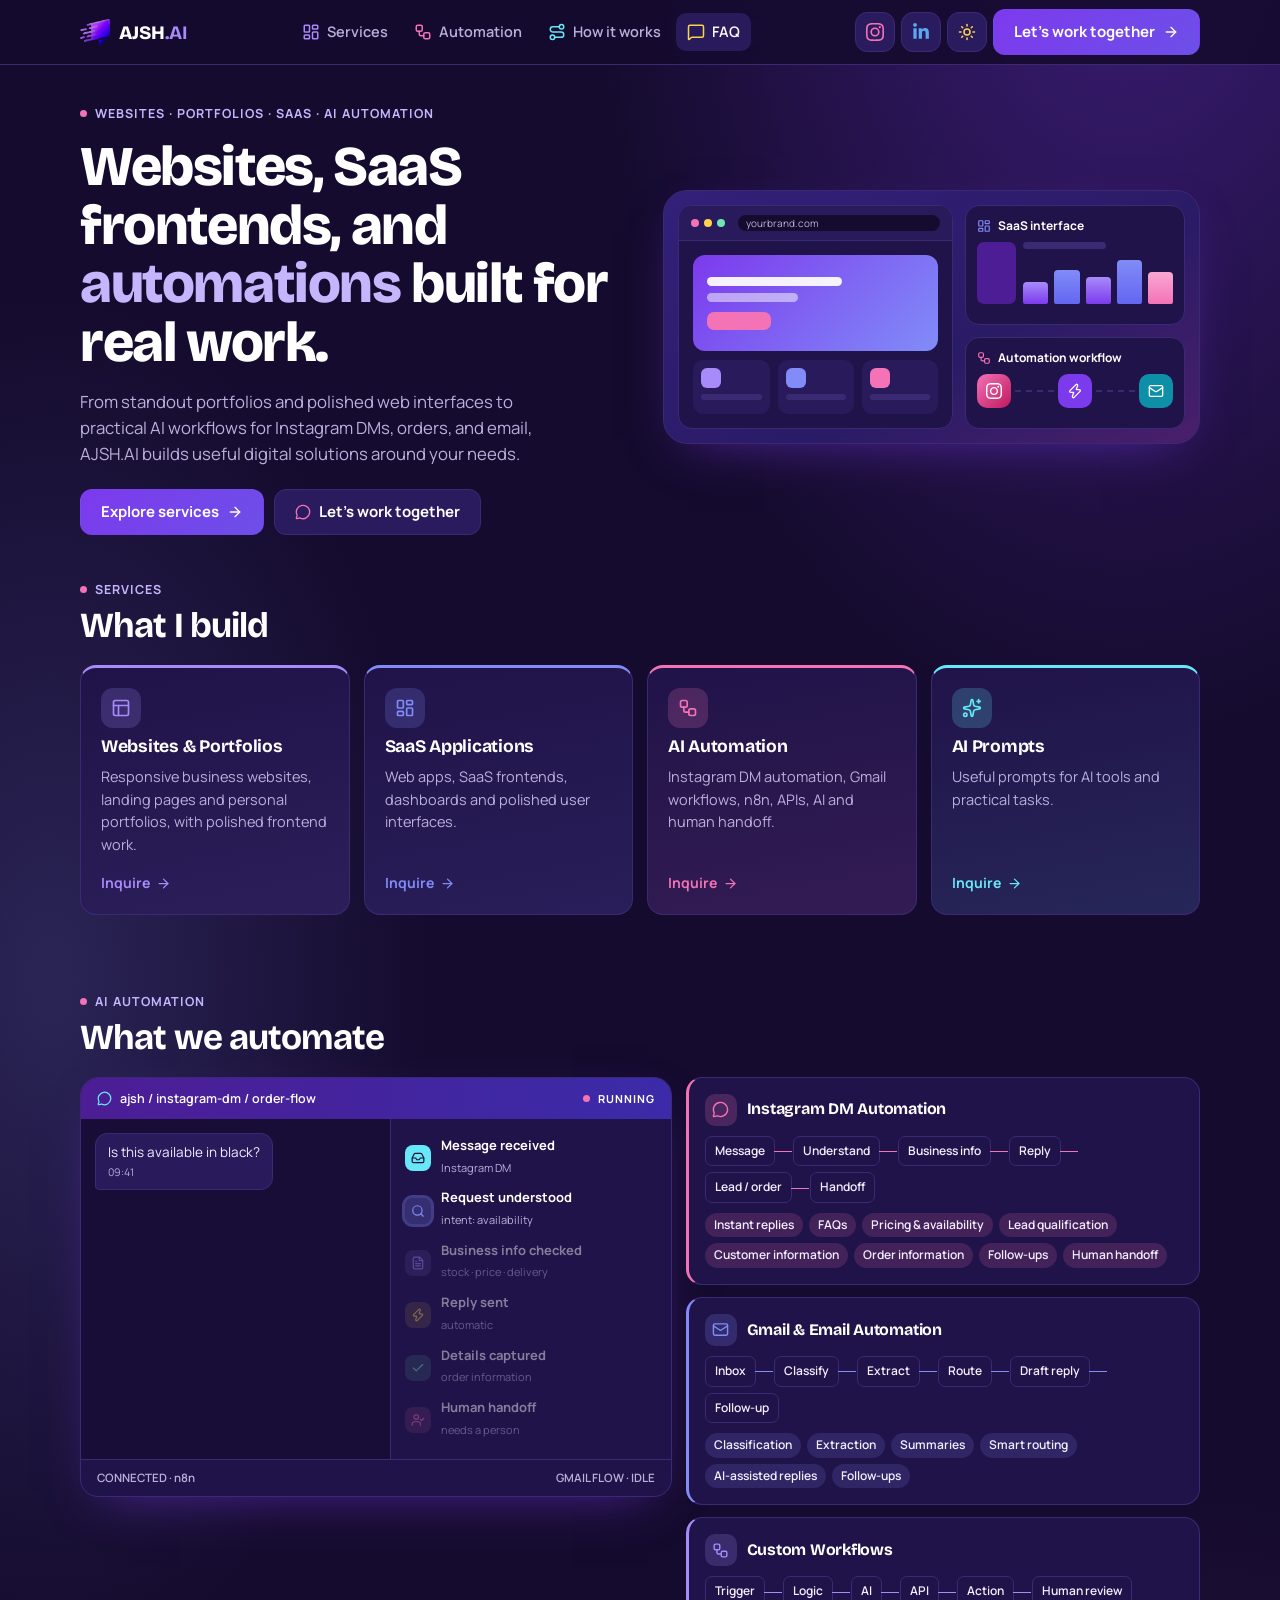
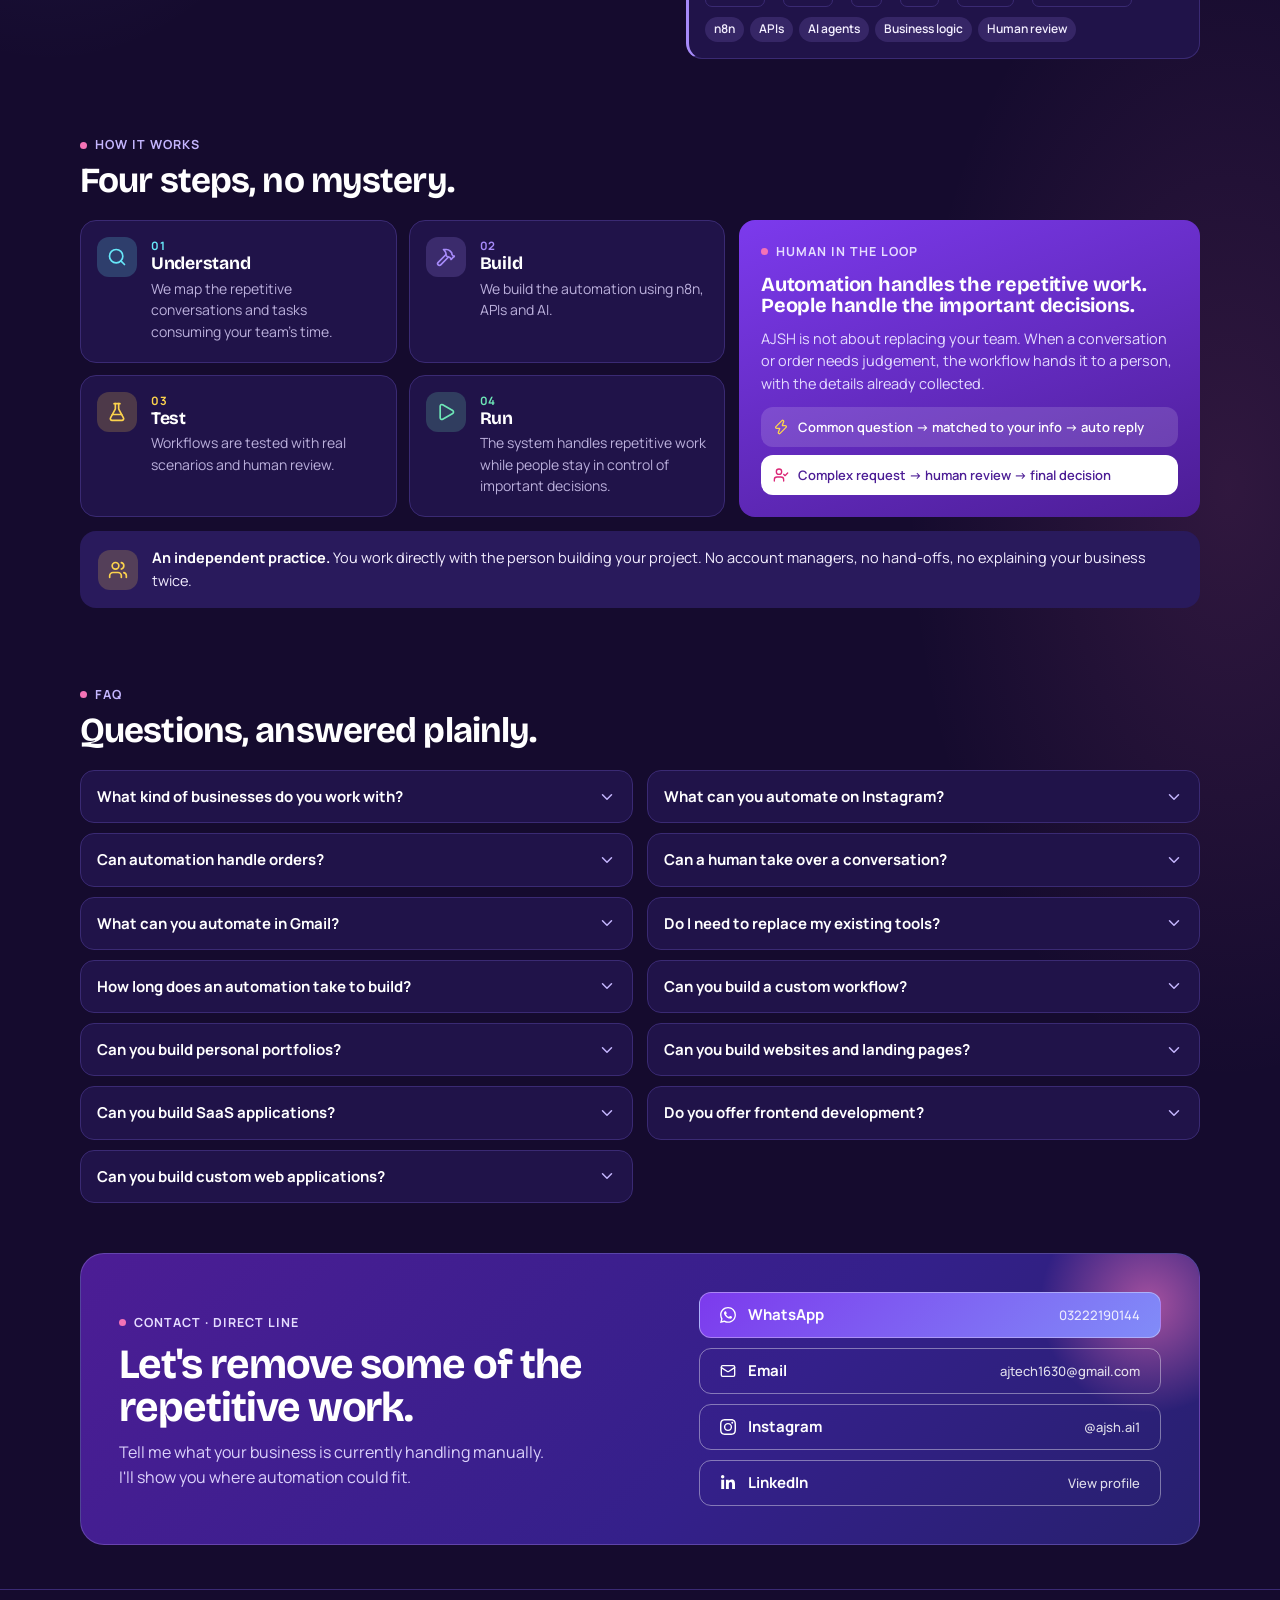
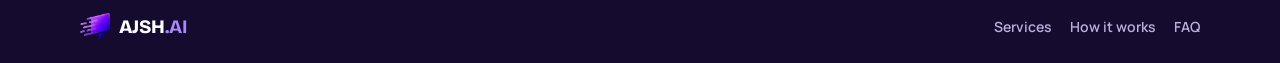
==== commit 7fb06f3c: "Restore website to October 25 working version" ====
--- a/index.html
+++ b/index.html
@@ -7,7 +7,6 @@
 <meta name="description" content="AJSH.AI builds websites, portfolios, SaaS frontends, AI automation for Instagram DMs and Gmail with n8n and APIs, and AI prompts.">
 <meta name="theme-color" content="#150B2E">
 <script>(function(){var t='dark';try{t=localStorage.getItem('ajsh-theme')||'dark'}catch(e){}if(t!=='light')t='dark';document.documentElement.setAttribute('data-theme',t);var m=document.querySelector('meta[name=theme-color]');if(m)m.content=t==='light'?'#F3EEFF':'#150B2E'})()</script>
-<script>(function(){var d=document.documentElement,rm=false,lp=false;try{rm=matchMedia('(prefers-reduced-motion:reduce)').matches;var n=navigator,c=n.connection||{};lp=!!(c.saveData||(n.deviceMemory&&n.deviceMemory<=2)||(n.hardwareConcurrency&&n.hardwareConcurrency<=2))}catch(e){}if(!rm)d.classList.add('mo');if(lp)d.classList.add('lp')})()</script>
 <link rel="preconnect" href="https://fonts.googleapis.com">
 <link rel="preconnect" href="https://fonts.gstatic.com" crossorigin>
 <link href="https://fonts.googleapis.com/css2?family=Bricolage+Grotesque:opsz,wght@12..96,600;12..96,700;12..96,800&family=Manrope:wght@400;500;600;700&display=swap" rel="stylesheet">
@@ -28,4 +27,297 @@
 h1{font-size:clamp(2.1rem,4.4vw,3.5rem);font-weight:800}
 h2{font-size:clamp(1.55rem,2.8vw,2.2rem);font-weight:700}
 h3{font-size:1.1rem;font-weight:700;letter-spacing:-.015em}
-.wrap{max-width:1160px;margin:0 auto;padding:0 20px}+.wrap{max-width:1160px;margin:0 auto;padding:0 20px}
+.ic{width:18px;height:18px;flex:none;fill:none;stroke:currentColor;stroke-width:2;stroke-linecap:round;stroke-linejoin:round}
+.ic.br{fill:currentColor;stroke:none}
+.k{--cc:var(--c)}:root[data-theme=light] .k{--cc:var(--cl)}
+.k1{--c:#A78BFA;--cl:#6D28D9}.k2{--c:#818CF8;--cl:#4F46E5}.k3{--c:#F472B6;--cl:#BE185D}.k4{--c:#67E8F9;--cl:#0E7490}.k5{--c:#FCD34D;--cl:#B45309}.k6{--c:#6EE7B7;--cl:#047857}
+.chip{display:grid;place-items:center;width:40px;height:40px;border-radius:12px;flex:none;background:color-mix(in srgb,var(--cc,#A78BFA) 20%,transparent);color:var(--cc,var(--acc))}
+.chip .ic{width:20px;height:20px}
+:focus-visible{outline:3px solid var(--violet);outline-offset:2px;border-radius:8px}
+.btn{display:inline-flex;align-items:center;justify-content:center;gap:8px;min-height:46px;padding:0 20px;border-radius:12px;font-weight:700;font-size:15px;border:1.5px solid var(--line);background:var(--btn);color:var(--head);transition:transform .18s,border-color .18s,box-shadow .18s,background .18s;white-space:nowrap;cursor:pointer}
+.btn:hover{border-color:var(--violet);transform:translateY(-1px)}
+.btn .ic{width:16px;height:16px;transition:transform .18s}.btn:hover .go{transform:translateX(3px)}
+.btn.p{background:linear-gradient(135deg,#7C3AED,#6D4FE8);border-color:transparent;color:#fff}
+.btn.p:hover{box-shadow:0 10px 24px -10px #7C3AED;background:linear-gradient(135deg,#8B4DF5,#818CF8)}
+.eyebrow{display:inline-flex;align-items:center;gap:8px;font-size:12.5px;font-weight:700;letter-spacing:.08em;text-transform:uppercase;color:var(--acc)}
+.eyebrow i{width:7px;height:7px;border-radius:50%;background:var(--pink)}
+section{padding:36px 0}
+.sh{margin-bottom:20px}.sh h2{margin-top:8px}
+/* header */
+header{position:sticky;top:0;z-index:50;background:var(--hdr);backdrop-filter:blur(10px);-webkit-backdrop-filter:blur(10px);border-bottom:1px solid var(--line)}
+header .in{display:flex;align-items:center;justify-content:space-between;height:64px;gap:14px}
+.logo{display:flex;align-items:center;gap:9px;font:800 19px var(--display);color:var(--head)}
+.logo .mk{width:30px;height:27px;background:url([data-uri]) center/contain no-repeat}
+.logo b{color:var(--violet)}
+nav ul{display:flex;gap:4px;list-style:none;margin:0;padding:0}
+nav a{display:inline-flex;align-items:center;gap:7px;padding:8px 11px;border-radius:10px;font-size:14.5px;font-weight:600;color:var(--mute);transition:color .15s,background .15s}
+nav a:hover,nav a.on{color:var(--head);background:var(--card2)}
+.hl{display:flex;align-items:center;gap:6px}
+.ib{display:grid;place-items:center;width:40px;height:40px;border-radius:12px;border:1.5px solid var(--line);background:var(--btn);cursor:pointer;transition:transform .18s,border-color .18s;color:var(--head)}
+.ib:hover{transform:translateY(-2px);border-color:var(--violet)}
+.ib.ig{color:#F472B6}.ib.li{color:#5AA9F0}
+:root[data-theme=light] .ib.ig{color:#C2255C}:root[data-theme=light] .ib.li{color:#0A66C2}
+.tg .sun{display:none;color:#FCD34D}.tg .moon{color:var(--lav)}
+:root[data-theme=dark] .tg .moon{display:none}:root[data-theme=dark] .tg .sun{display:block}
+:root[data-theme=light] .tg .moon{color:#6D28D9}
+.burger{display:none}.burger .x{display:none}
+header.open .burger .m{display:none}header.open .burger .x{display:block}
+nav .mob{display:none}
+@media(max-width:860px){.burger{display:grid}.hl .ib.s,.hbtn{display:none}
+ nav{display:none;position:absolute;top:100%;left:0;right:0;background:var(--bg);border-bottom:1px solid var(--line);padding:10px 20px 18px}
+ header.open nav{display:block}nav ul{flex-direction:column;gap:2px}nav a{padding:13px 10px;font-size:17px}
+ nav .mob{display:flex;gap:8px;margin-top:12px}}
+/* hero */
+.hero{padding:34px 0 22px}
+.hero .g{display:grid;grid-template-columns:1.02fr 1fr;gap:36px;align-items:center}
+.hero h1 em{font-style:normal;color:var(--acc)}
+.hero .lead{margin:16px 0 22px;font-size:1.05rem;color:var(--mute);max-width:50ch}
+.cta{display:flex;gap:10px;flex-wrap:wrap}
+.show{display:grid;grid-template-columns:1.25fr 1fr;gap:12px;padding:14px;border-radius:24px;background:var(--show);border:1px solid var(--line);box-shadow:var(--shadow)}
+.win{grid-row:span 2;background:var(--card);border-radius:14px;border:1px solid var(--line);overflow:hidden}
+.wb{display:flex;align-items:center;gap:5px;padding:9px 12px;background:var(--card2);border-bottom:1px solid var(--line)}
+.wb i{width:8px;height:8px;border-radius:50%}.wb i:nth-child(1){background:#F472B6}.wb i:nth-child(2){background:#FCD34D}.wb i:nth-child(3){background:#6EE7B7}
+.wb span{margin-left:8px;flex:1;height:16px;border-radius:8px;background:var(--bg);font-size:10px;line-height:16px;padding:0 8px;color:var(--mute)}
+.wp{padding:14px}
+.hb{height:96px;border-radius:12px;background:linear-gradient(135deg,#7C3AED,#818CF8);padding:14px;display:flex;flex-direction:column;justify-content:center;gap:7px}
+.hb s{display:block;height:9px;border-radius:5px;background:rgba(255,255,255,.92);width:62%}.hb s+s{width:42%;background:rgba(255,255,255,.5)}
+.hb u{display:block;width:64px;height:18px;border-radius:7px;background:#F472B6;margin-top:3px}
+.tl3{display:grid;grid-template-columns:repeat(3,1fr);gap:8px;margin-top:9px}
+.tl3 div{height:54px;border-radius:10px;background:var(--card2);padding:8px;display:flex;flex-direction:column;gap:6px}
+.tl3 b{display:block;width:20px;height:20px;border-radius:6px;background:var(--cc)}
+.tl3 s{display:block;height:6px;border-radius:3px;background:var(--line)}
+.mini{background:var(--card);border-radius:14px;border:1px solid var(--line);padding:11px}
+.mini h4{margin:0 0 8px;display:flex;align-items:center;gap:7px;font:700 12px Manrope,sans-serif;color:var(--head)}
+.mini h4 .ic{width:14px;height:14px}
+.saas{display:flex;gap:7px;height:62px}
+.saas em{width:20%;border-radius:7px;background:var(--deep)}
+.saas div{flex:1;display:flex;flex-direction:column;gap:6px}
+.bars{display:flex;align-items:flex-end;gap:5px;flex:1}
+.bars i{flex:1;border-radius:4px 4px 2px 2px;background:linear-gradient(#A78BFA,#7C3AED)}
+.bars i:nth-child(2n){background:linear-gradient(#818CF8,#6366F1)}.bars i:nth-child(5){background:linear-gradient(#F9A8D4,#F472B6)}
+.saas .bars{flex-direction:row}
+:root[data-theme=light] nav li:nth-child(1) .ic{color:#6D28D9!important}:root[data-theme=light] nav li:nth-child(2) .ic{color:#BE185D!important}:root[data-theme=light] nav li:nth-child(3) .ic{color:#0E7490!important}:root[data-theme=light] nav li:nth-child(4) .ic{color:#B45309!important}
+.saas s{display:block;height:7px;width:55%;border-radius:4px;background:var(--line)}
+.flow{display:flex;align-items:center;justify-content:space-between;gap:4px}
+.flow .n{display:grid;place-items:center;width:34px;height:34px;border-radius:10px;color:#fff}
+.flow .n .ic{width:16px;height:16px}
+.flow hr{flex:1;border:0;border-top:2px dashed var(--line);margin:0}
+@media(max-width:900px){.hero .g{grid-template-columns:1fr}}
+@media(max-width:520px){.show{grid-template-columns:1fr}.win{grid-row:auto}.cta .btn{flex:1 1 100%}}
+/* services */
+.svc{display:grid;grid-template-columns:repeat(4,1fr);gap:14px}
+.card{display:flex;flex-direction:column;gap:10px;padding:20px;border-radius:16px;border:1px solid var(--line);border-top:3px solid var(--cc);background:linear-gradient(170deg,var(--card),color-mix(in srgb,var(--cc) 9%,var(--card)));transition:transform .2s,box-shadow .2s,border-color .2s}
+.card:hover{transform:translateY(-3px);box-shadow:var(--shadow);border-color:var(--cc)}
+.card p{color:var(--mute);font-size:14.5px}
+.more{margin-top:auto;padding-top:6px;display:inline-flex;align-items:center;gap:6px;font-weight:700;font-size:14px;color:var(--cc)}
+.more .ic{width:15px;height:15px;transition:transform .2s}.card:hover .more .ic{transform:translateX(3px)}
+@media(max-width:1020px){.svc{grid-template-columns:repeat(2,1fr)}}
+@media(max-width:560px){.svc{grid-template-columns:1fr}}
+/* automation */
+.auto{display:grid;grid-template-columns:1.15fr 1fr;gap:14px;align-items:start}
+.lui{background:var(--card);border:1px solid var(--line);border-radius:18px;overflow:hidden;box-shadow:var(--shadow)}
+.dh{display:flex;justify-content:space-between;align-items:center;gap:10px;padding:11px 16px;background:linear-gradient(90deg,#4C1D95,#3B2BA8);color:#fff;font-size:12.5px;font-weight:600}
+.dh span{display:flex;align-items:center;gap:8px}.dh .ic{width:15px;height:15px;color:#67E8F9}
+.st{font-size:11px;letter-spacing:.08em;text-transform:uppercase}.st i{width:7px;height:7px;border-radius:50%;background:#F472B6;animation:pu 1.6s infinite}
+@keyframes pu{50%{opacity:.3}}
+.db{display:grid;grid-template-columns:1.1fr 1fr}
+.chat{padding:14px;display:flex;flex-direction:column;gap:8px;min-height:290px;background:color-mix(in srgb,var(--bg) 70%,var(--card))}
+.b{max-width:90%;padding:9px 12px;border-radius:12px;font-size:13.5px;line-height:1.4;opacity:0;transform:translateY(8px);transition:opacity .4s,transform .4s}
+.b.in{opacity:1;transform:none}.b small{display:block;margin-top:3px;font-size:10.5px;color:var(--mute)}
+.b.c{align-self:flex-start;background:var(--card2);border:1px solid var(--line);border-bottom-left-radius:4px}
+.b.a{align-self:flex-end;background:linear-gradient(135deg,#7C3AED,#6366F1);color:#fff;border-bottom-right-radius:4px}.b.a small{color:#DDD2FB}
+.b.d{align-self:stretch;max-width:100%;background:rgba(103,232,249,.1);color:var(--ink);border:1px dashed #22D3EE;font-size:12px}
+:root[data-theme=light] .b.d{background:#E0F7FB}
+.b.h{align-self:stretch;max-width:100%;background:rgba(244,114,182,.14);border:1px solid rgba(244,114,182,.5);font-size:12.5px}
+.pipe{padding:14px;display:flex;flex-direction:column;gap:2px;border-left:1px solid var(--line)}
+.ps{display:flex;align-items:center;gap:10px;padding:5px 0;opacity:.45;transition:opacity .3s}
+.ps .ck{display:grid;place-items:center;width:26px;height:26px;border-radius:8px;flex:none;background:color-mix(in srgb,var(--cc) 22%,transparent);color:var(--cc)}
+.ps .ck .ic{width:14px;height:14px}
+.ps b{display:block;font-size:13px;line-height:1.2;color:var(--head)}.ps small{font-size:11px;color:var(--mute)}
+.ps.run,.ps.done{opacity:1}.ps.done .ck{background:var(--cc);color:#150B2E}.ps.run .ck{box-shadow:0 0 0 3px color-mix(in srgb,var(--cc) 35%,transparent)}
+.df{padding:9px 16px;border-top:1px solid var(--line);display:flex;justify-content:space-between;font-size:11.5px;font-weight:600;color:var(--mute)}
+.fls{display:grid;gap:12px}
+.fr{padding:16px;border-radius:16px;background:var(--card);border:1px solid var(--line);border-left:3px solid var(--cc)}
+.fr h3{display:flex;align-items:center;gap:10px;font-size:1rem;margin-bottom:10px}
+.fr .chip{width:32px;height:32px;border-radius:10px}.fr .chip .ic{width:17px;height:17px}
+.fl{display:flex;flex-wrap:wrap;gap:6px 0;margin-bottom:10px}
+.fn{position:relative;margin-right:18px;padding:5px 9px;border:1px solid var(--line);border-radius:7px;font-size:12px;font-weight:600;color:var(--ink);white-space:nowrap}
+.fn:not(:last-child):after{content:"";position:absolute;left:100%;top:50%;width:18px;height:1px;background:var(--cc)}
+.tags{display:flex;flex-wrap:wrap;gap:6px;list-style:none;margin:0;padding:0}
+.tags li{font-size:12px;font-weight:600;padding:3px 9px;border-radius:999px;background:color-mix(in srgb,var(--cc) 16%,transparent);color:var(--ink)}
+@media(max-width:960px){.auto{grid-template-columns:1fr}}
+@media(max-width:520px){.db{grid-template-columns:1fr}.pipe{border-left:0;border-top:1px solid var(--line)}.chat{min-height:250px}}
+/* how */
+.steps{display:grid;grid-template-columns:repeat(2,1fr);gap:12px}
+.how{display:grid;grid-template-columns:1.4fr 1fr;gap:14px}
+.step{padding:16px;border-radius:16px;background:var(--card);border:1px solid var(--line);display:grid;grid-template-columns:40px 1fr;gap:4px 14px;align-content:start}
+.step .chip{grid-row:span 2}.step p{color:var(--mute);font-size:14px}
+.step small{display:block;font-size:11.5px;font-weight:700;letter-spacing:.08em;color:var(--cc)}
+.loop{padding:22px;border-radius:16px;background:linear-gradient(160deg,#7C3AED,#4C1D95);color:#fff;display:flex;flex-direction:column;gap:12px}
+.loop h3{color:#fff;font-size:1.25rem}.loop p{color:#E5DCFF;font-size:14.5px}
+.lanes{margin-top:auto;display:grid;gap:8px;font-size:13px;font-weight:600}
+.lane{display:flex;align-items:center;gap:9px;padding:10px 12px;border-radius:12px;background:rgba(255,255,255,.14)}
+.lane.h{background:#fff;color:#4C1D95}.lane .ic{width:16px;height:16px;color:#FCD34D}.lane.h .ic{color:#DB2777}
+.about{display:flex;gap:14px;align-items:center;padding:16px 18px;border-radius:16px;background:var(--card2);margin-top:14px;font-size:14.5px}
+.about b{color:var(--head)}
+@media(max-width:900px){.how{grid-template-columns:1fr}}
+@media(max-width:560px){.steps{grid-template-columns:1fr}}
+/* faq */
+.fq{display:grid;grid-template-columns:1fr 1fr;gap:10px 14px;align-items:start}
+details{background:var(--card);border:1px solid var(--line);border-radius:14px}
+details[open]{border-color:var(--violet)}
+summary{list-style:none;cursor:pointer;display:flex;justify-content:space-between;align-items:center;gap:12px;padding:14px 16px;font-weight:700;font-size:15px;color:var(--head);border-radius:14px}
+summary::-webkit-details-marker{display:none}
+summary .ic{color:var(--acc);transition:transform .2s}details[open] summary .ic{transform:rotate(180deg)}
+details p{padding:0 16px 16px;color:var(--mute);font-size:14.5px}
+@media(max-width:760px){.fq{grid-template-columns:1fr}}
+/* contact */
+.fin{padding:14px 0 44px}
+.band{border-radius:24px;background:linear-gradient(135deg,#4C1D95,#34208A 60%,#27206E);color:#fff;padding:38px;display:grid;grid-template-columns:1.2fr 1fr;gap:26px;align-items:center;position:relative;overflow:hidden;border:1px solid rgba(196,181,253,.25)}
+.band:after{content:"";position:absolute;right:-60px;top:-60px;width:220px;height:220px;border-radius:50%;background:radial-gradient(circle,rgba(244,114,182,.6),transparent 70%)}
+.band>*{position:relative;z-index:1}
+.band h2{color:#fff;font-size:clamp(1.7rem,3.4vw,2.6rem)}.band p{color:#DCD2FB;margin-top:10px;max-width:44ch}
+.band .cta{flex-direction:column;align-items:stretch}
+.band .btn{background:transparent;color:#fff;border-color:rgba(255,255,255,.4)}.band .btn:hover{border-color:#fff}
+.band .btn.p{background:linear-gradient(135deg,#7C3AED,#818CF8);color:#fff;border-color:rgba(255,255,255,.35)}.band .btn.p:hover{background:linear-gradient(135deg,#8B4DF5,#A5B4FC);border-color:#fff}
+.band .num{display:flex;align-items:center;gap:8px;font-size:13.5px;color:#DCD2FB;margin-top:2px;justify-content:center}
+@media(max-width:820px){.band{grid-template-columns:1fr;padding:26px 22px}}
+footer{border-top:1px solid var(--line);padding:20px 0}
+footer .wrap{display:flex;justify-content:space-between;align-items:center;gap:14px;flex-wrap:wrap;font-size:14px;color:var(--mute)}
+footer ul{display:flex;gap:4px 18px;flex-wrap:wrap;list-style:none;margin:0;padding:0;align-items:center}
+footer ul a{display:inline-flex;align-items:center;gap:6px;padding:6px 0;font-weight:600}footer ul a:hover{color:var(--head)}
+footer .ic{width:16px;height:16px}
+@media(prefers-reduced-motion:reduce){*,*:before,*:after{animation:none!important;transition:none!important;scroll-behavior:auto!important}.b{opacity:1;transform:none}}
+.band .cg{display:grid;gap:10px}.band .cg .btn{justify-content:flex-start;gap:12px}.band .cg .btn small{margin-left:auto;font-size:13px;font-weight:500;opacity:.85}
+</style>
+</head>
+<body>
+<svg xmlns="http://www.w3.org/2000/svg" style="display:none" aria-hidden="true"><symbol id="i-menu" viewBox="0 0 24 24"><path d="M4 5h16" /> <path d="M4 12h16" /> <path d="M4 19h16" /></symbol><symbol id="i-x" viewBox="0 0 24 24"><path d="M18 6 6 18" /> <path d="m6 6 12 12" /></symbol><symbol id="i-arrow-right" viewBox="0 0 24 24"><path d="M5 12h14" /> <path d="m12 5 7 7-7 7" /></symbol><symbol id="i-panels-top-left" viewBox="0 0 24 24"><rect width="18" height="18" x="3" y="3" rx="2" /> <path d="M3 9h18" /> <path d="M9 21V9" /></symbol><symbol id="i-layout-dashboard" viewBox="0 0 24 24"><rect width="7" height="9" x="3" y="3" rx="1" /> <rect width="7" height="5" x="14" y="3" rx="1" /> <rect width="7" height="9" x="14" y="12" rx="1" /> <rect width="7" height="5" x="3" y="16" rx="1" /></symbol><symbol id="i-workflow" viewBox="0 0 24 24"><rect width="8" height="8" x="3" y="3" rx="2" /> <path d="M7 11v4a2 2 0 0 0 2 2h4" /> <rect width="8" height="8" x="13" y="13" rx="2" /></symbol><symbol id="i-sparkles" viewBox="0 0 24 24"><path d="M11.017 2.814a1 1 0 0 1 1.966 0l1.051 5.558a2 2 0 0 0 1.594 1.594l5.558 1.051a1 1 0 0 1 0 1.966l-5.558 1.051a2 2 0 0 0-1.594 1.594l-1.051 5.558a1 1 0 0 1-1.966 0l-1.051-5.558a2 2 0 0 0-1.594-1.594l-5.558-1.051a1 1 0 0 1 0-1.966l5.558-1.051a2 2 0 0 0 1.594-1.594z" /> <path d="M20 2v4" /> <path d="M22 4h-4" /> <circle cx="4" cy="20" r="2" /></symbol><symbol id="i-message-circle" viewBox="0 0 24 24"><path d="M2.992 16.342a2 2 0 0 1 .094 1.167l-1.065 3.29a1 1 0 0 0 1.236 1.168l3.413-.998a2 2 0 0 1 1.099.092 10 10 0 1 0-4.777-4.719" /></symbol><symbol id="i-mail" viewBox="0 0 24 24"><path d="m22 7-8.991 5.727a2 2 0 0 1-2.009 0L2 7" /> <rect x="2" y="4" width="20" height="16" rx="2" /></symbol><symbol id="i-zap" viewBox="0 0 24 24"><path d="M15.914 4a1.5 1.5 0 00-2.474-1.561l-9 9A1.5 1.5 0 005.5 14h4.002a.5.5 0 01.471.666L8.086 20a1.5 1.5 0 002.475 1.56l9-9A1.5 1.5 0 0018.5 10h-3.997a.5.5 0 01-.472-.667z" /></symbol><symbol id="i-search" viewBox="0 0 24 24"><path d="m21 21-4.34-4.34" /> <circle cx="11" cy="11" r="8" /></symbol><symbol id="i-hammer" viewBox="0 0 24 24"><path d="m15 12-9.373 9.373a1 1 0 0 1-3.001-3L12 9" /> <path d="m18 15 4-4" /> <path d="m21.5 11.5-1.914-1.914A2 2 0 0 1 19 8.172v-.344a2 2 0 0 0-.586-1.414l-1.657-1.657A6 6 0 0 0 12.516 3H9l1.243 1.243A6 6 0 0 1 12 8.485V10l2 2h1.172a2 2 0 0 1 1.414.586L18.5 14.5" /></symbol><symbol id="i-flask-conical" viewBox="0 0 24 24"><path d="M14 2v6a2 2 0 0 0 .245.96l5.51 10.08A2 2 0 0 1 18 22H6a2 2 0 0 1-1.755-2.96l5.51-10.08A2 2 0 0 0 10 8V2" /> <path d="M6.453 15h11.094" /> <path d="M8.5 2h7" /></symbol><symbol id="i-play" viewBox="0 0 24 24"><path d="M5 5a2 2 0 0 1 3.008-1.728l11.997 6.998a2 2 0 0 1 .003 3.458l-12 7A2 2 0 0 1 5 19z" /></symbol><symbol id="i-file-text" viewBox="0 0 24 24"><path d="M6 22a2 2 0 0 1-2-2V4a2 2 0 0 1 2-2h8a2.4 2.4 0 0 1 1.704.706l3.588 3.588A2.4 2.4 0 0 1 20 8v12a2 2 0 0 1-2 2z" /> <path d="M14 2v5a1 1 0 0 0 1 1h5" /> <path d="M10 9H8" /> <path d="M16 13H8" /> <path d="M16 17H8" /></symbol><symbol id="i-users" viewBox="0 0 24 24"><path d="M16 21v-2a4 4 0 0 0-4-4H6a4 4 0 0 0-4 4v2" /> <path d="M16 3.128a4 4 0 0 1 0 7.744" /> <path d="M22 21v-2a4 4 0 0 0-3-3.87" /> <circle cx="9" cy="7" r="4" /></symbol><symbol id="i-chevron-down" viewBox="0 0 24 24"><path d="m6 9 6 6 6-6" /></symbol><symbol id="i-phone" viewBox="0 0 24 24"><path d="M13.832 16.568a1 1 0 0 0 1.213-.303l.355-.465A2 2 0 0 1 17 15h3a2 2 0 0 1 2 2v3a2 2 0 0 1-2 2A18 18 0 0 1 2 4a2 2 0 0 1 2-2h3a2 2 0 0 1 2 2v3a2 2 0 0 1-.8 1.6l-.468.351a1 1 0 0 0-.292 1.233 14 14 0 0 0 6.392 6.384" /></symbol><symbol id="i-check" viewBox="0 0 24 24"><path d="M20 6 9 17l-5-5" /></symbol><symbol id="i-inbox" viewBox="0 0 24 24"><polyline points="22 12 16 12 14 15 10 15 8 12 2 12" /> <path d="M5.45 5.11 2 12v6a2 2 0 0 0 2 2h16a2 2 0 0 0 2-2v-6l-3.45-6.89A2 2 0 0 0 16.76 4H7.24a2 2 0 0 0-1.79 1.11z" /></symbol><symbol id="i-user-check" viewBox="0 0 24 24"><path d="m16 11 2 2 4-4" /> <path d="M16 21v-2a4 4 0 0 0-4-4H6a4 4 0 0 0-4 4v2" /> <circle cx="9" cy="7" r="4" /></symbol><symbol id="i-sun" viewBox="0 0 24 24"><circle cx="12" cy="12" r="4" /> <path d="M12 2v2" /> <path d="M12 20v2" /> <path d="m4.93 4.93 1.41 1.41" /> <path d="m17.66 17.66 1.41 1.41" /> <path d="M2 12h2" /> <path d="M20 12h2" /> <path d="m6.34 17.66-1.41 1.41" /> <path d="m19.07 4.93-1.41 1.41" /></symbol><symbol id="i-moon" viewBox="0 0 24 24"><path d="M20.985 12.486a9 9 0 1 1-9.473-9.472c.405-.022.617.46.402.803a6 6 0 0 0 8.268 8.268c.344-.215.825-.004.803.401" /></symbol><symbol id="i-route" viewBox="0 0 24 24"><circle cx="6" cy="19" r="3" /> <path d="M9 19h8.5a3.5 3.5 0 0 0 0-7h-11a3.5 3.5 0 0 1 0-7H15" /> <circle cx="18" cy="5" r="3" /></symbol><symbol id="i-message-square" viewBox="0 0 24 24"><path d="M22 17a2 2 0 0 1-2 2H6.828a2 2 0 0 0-1.414.586l-2.202 2.202A.71.71 0 0 1 2 21.286V5a2 2 0 0 1 2-2h16a2 2 0 0 1 2 2z" /></symbol><symbol id="i-instagram" viewBox="0 0 24 24"><path d="M7.0301.084c-1.2768.0602-2.1487.264-2.911.5634-.7888.3075-1.4575.72-2.1228 1.3877-.6652.6677-1.075 1.3368-1.3802 2.127-.2954.7638-.4956 1.6365-.552 2.914-.0564 1.2775-.0689 1.6882-.0626 4.947.0062 3.2586.0206 3.6671.0825 4.9473.061 1.2765.264 2.1482.5635 2.9107.308.7889.72 1.4573 1.388 2.1228.6679.6655 1.3365 1.0743 2.1285 1.38.7632.295 1.6361.4961 2.9134.552 1.2773.056 1.6884.069 4.9462.0627 3.2578-.0062 3.668-.0207 4.9478-.0814 1.28-.0607 2.147-.2652 2.9098-.5633.7889-.3086 1.4578-.72 2.1228-1.3881.665-.6682 1.0745-1.3378 1.3795-2.1284.2957-.7632.4966-1.636.552-2.9124.056-1.2809.0692-1.6898.063-4.948-.0063-3.2583-.021-3.6668-.0817-4.9465-.0607-1.2797-.264-2.1487-.5633-2.9117-.3084-.7889-.72-1.4568-1.3876-2.1228C21.2982 1.33 20.628.9208 19.8378.6165 19.074.321 18.2017.1197 16.9244.0645 15.6471.0093 15.236-.005 11.977.0014 8.718.0076 8.31.0215 7.0301.0839m.1402 21.6932c-1.17-.0509-1.8053-.2453-2.2287-.408-.5606-.216-.96-.4771-1.3819-.895-.422-.4178-.6811-.8186-.9-1.378-.1644-.4234-.3624-1.058-.4171-2.228-.0595-1.2645-.072-1.6442-.079-4.848-.007-3.2037.0053-3.583.0607-4.848.05-1.169.2456-1.805.408-2.2282.216-.5613.4762-.96.895-1.3816.4188-.4217.8184-.6814 1.3783-.9003.423-.1651 1.0575-.3614 2.227-.4171 1.2655-.06 1.6447-.072 4.848-.079 3.2033-.007 3.5835.005 4.8495.0608 1.169.0508 1.8053.2445 2.228.408.5608.216.96.4754 1.3816.895.4217.4194.6816.8176.9005 1.3787.1653.4217.3617 1.056.4169 2.2263.0602 1.2655.0739 1.645.0796 4.848.0058 3.203-.0055 3.5834-.061 4.848-.051 1.17-.245 1.8055-.408 2.2294-.216.5604-.4763.96-.8954 1.3814-.419.4215-.8181.6811-1.3783.9-.4224.1649-1.0577.3617-2.2262.4174-1.2656.0595-1.6448.072-4.8493.079-3.2045.007-3.5825-.006-4.848-.0608M16.953 5.5864A1.44 1.44 0 1 0 18.39 4.144a1.44 1.44 0 0 0-1.437 1.4424M5.8385 12.012c.0067 3.4032 2.7706 6.1557 6.173 6.1493 3.4026-.0065 6.157-2.7701 6.1506-6.1733-.0065-3.4032-2.771-6.1565-6.174-6.1498-3.403.0067-6.156 2.771-6.1496 6.1738M8 12.0077a4 4 0 1 1 4.008 3.9921A3.9996 3.9996 0 0 1 8 12.0077"/></symbol><symbol id="i-whatsapp" viewBox="0 0 24 24"><path d="M17.472 14.382c-.297-.149-1.758-.867-2.03-.967-.273-.099-.471-.148-.67.15-.197.297-.767.966-.94 1.164-.173.199-.347.223-.644.075-.297-.15-1.255-.463-2.39-1.475-.883-.788-1.48-1.761-1.653-2.059-.173-.297-.018-.458.13-.606.134-.133.298-.347.446-.52.149-.174.198-.298.298-.497.099-.198.05-.371-.025-.52-.075-.149-.669-1.612-.916-2.207-.242-.579-.487-.5-.669-.51-.173-.008-.371-.01-.57-.01-.198 0-.52.074-.792.372-.272.297-1.04 1.016-1.04 2.479 0 1.462 1.065 2.875 1.213 3.074.149.198 2.096 3.2 5.077 4.487.709.306 1.262.489 1.694.625.712.227 1.36.195 1.871.118.571-.085 1.758-.719 2.006-1.413.248-.694.248-1.289.173-1.413-.074-.124-.272-.198-.57-.347m-5.421 7.403h-.004a9.87 9.87 0 01-5.031-1.378l-.361-.214-3.741.982.998-3.648-.235-.374a9.86 9.86 0 01-1.51-5.26c.001-5.45 4.436-9.884 9.888-9.884 2.64 0 5.122 1.03 6.988 2.898a9.825 9.825 0 012.893 6.994c-.003 5.45-4.437 9.884-9.885 9.884m8.413-18.297A11.815 11.815 0 0012.05 0C5.495 0 .16 5.335.157 11.892c0 2.096.547 4.142 1.588 5.945L.057 24l6.305-1.654a11.882 11.882 0 005.683 1.448h.005c6.554 0 11.89-5.335 11.893-11.893a11.821 11.821 0 00-3.48-8.413Z"/></symbol><symbol id="i-linkedin" viewBox="0 0 448 512"><path d="M100.3 448l-92.9 0 0-299.1 92.9 0 0 299.1zM53.8 108.1C24.1 108.1 0 83.5 0 53.8 0 39.5 5.7 25.9 15.8 15.8s23.8-15.8 38-15.8 27.9 5.7 38 15.8 15.8 23.8 15.8 38c0 29.7-24.1 54.3-53.8 54.3zM447.9 448l-92.7 0 0-145.6c0-34.7-.7-79.2-48.3-79.2-48.3 0-55.7 37.7-55.7 76.7l0 148.1-92.8 0 0-299.1 89.1 0 0 40.8 1.3 0c12.4-23.5 42.7-48.3 87.9-48.3 94 0 111.3 61.9 111.3 142.3l0 164.3-.1 0z"/></symbol></svg>
+<header id="hd"><div class="wrap in">
+ <a href="#top" class="logo" aria-label="AJSH.AI home"><span class="mk" aria-hidden="true"></span><span>AJSH<b>.AI</b></span></a>
+ <nav id="nav" aria-label="Main"><ul>
+  <li><a href="#services"><svg class="ic" aria-hidden="true" style="color:#A78BFA"><use href="#i-layout-dashboard"/></svg>Services</a></li>
+  <li><a href="#automation"><svg class="ic" aria-hidden="true" style="color:#F472B6"><use href="#i-workflow"/></svg>Automation</a></li>
+  <li><a href="#how"><svg class="ic" aria-hidden="true" style="color:#67E8F9"><use href="#i-route"/></svg>How it works</a></li>
+  <li><a href="#faq"><svg class="ic" aria-hidden="true" style="color:#FCD34D"><use href="#i-message-square"/></svg>FAQ</a></li>
+ </ul><div class="mob"><a class="ib ig" href="https://www.instagram.com/ajsh.ai1/" target="_blank" rel="noopener noreferrer" aria-label="AJSH.AI on Instagram"><svg class="ic br" aria-hidden="true"><use href="#i-instagram"/></svg></a><a class="ib li" href="https://www.linkedin.com/in/amna-jannat-noor-326492432/" target="_blank" rel="noopener noreferrer" aria-label="LinkedIn profile"><svg class="ic br" aria-hidden="true"><use href="#i-linkedin"/></svg></a></div></nav>
+ <div class="hl">
+  <a class="ib s ig" href="https://www.instagram.com/ajsh.ai1/" target="_blank" rel="noopener noreferrer" aria-label="AJSH.AI on Instagram"><svg class="ic br" aria-hidden="true"><use href="#i-instagram"/></svg></a>
+  <a class="ib s li" href="https://www.linkedin.com/in/amna-jannat-noor-326492432/" target="_blank" rel="noopener noreferrer" aria-label="LinkedIn profile"><svg class="ic br" aria-hidden="true"><use href="#i-linkedin"/></svg></a>
+  <button class="ib tg" id="tg" type="button" aria-label="Switch to light theme" aria-pressed="false"><svg class="ic sun" aria-hidden="true"><use href="#i-sun"/></svg><svg class="ic moon" aria-hidden="true"><use href="#i-moon"/></svg></button>
+  <a class="btn p hbtn" href="#contact">Let's work together<svg class="ic go" aria-hidden="true"><use href="#i-arrow-right"/></svg></a>
+  <button class="ib burger" id="bg" type="button" aria-expanded="false" aria-controls="nav" aria-label="Open menu"><svg class="ic m" aria-hidden="true"><use href="#i-menu"/></svg><svg class="ic x" aria-hidden="true"><use href="#i-x"/></svg></button>
+ </div>
+</div></header>
+<main id="top">
+<section class="hero"><div class="wrap g">
+ <div>
+  <div class="eyebrow"><i></i>Websites · Portfolios · SaaS · AI Automation</div>
+  <h1 style="margin-top:14px">Websites, SaaS frontends, and <em>automations</em> built for real work.</h1>
+  <p class="lead">From standout portfolios and polished web interfaces to practical AI workflows for Instagram DMs, orders, and email, AJSH.AI builds useful digital solutions around your needs.</p>
+  <div class="cta"><a class="btn p" href="#services">Explore services<svg class="ic go" aria-hidden="true"><use href="#i-arrow-right"/></svg></a><a class="btn" href="#contact"><svg class="ic" aria-hidden="true" style="color:#F472B6"><use href="#i-message-circle"/></svg>Let's work together</a></div>
+ </div>
+ <div class="show" role="img" aria-label="Miniature previews of a website layout, a SaaS interface and an automation workflow">
+  <div class="win"><div class="wb"><i></i><i></i><i></i><span>yourbrand.com</span></div><div class="wp"><div class="hb"><s></s><s></s><u></u></div><div class="tl3"><div class="k k1"><b></b><s></s></div><div class="k k2"><b></b><s></s></div><div class="k k3"><b></b><s></s></div></div></div></div>
+  <div class="mini"><h4><svg class="ic" aria-hidden="true" style="color:#818CF8"><use href="#i-layout-dashboard"/></svg>SaaS interface</h4><div class="saas"><em></em><div><s></s><div class="bars"><i style="height:45%"></i><i style="height:70%"></i><i style="height:55%"></i><i style="height:90%"></i><i style="height:65%"></i></div></div></div></div>
+  <div class="mini"><h4><svg class="ic" aria-hidden="true" style="color:#F472B6"><use href="#i-workflow"/></svg>Automation workflow</h4><div class="flow"><span class="n" style="background:linear-gradient(135deg,#F472B6,#BE185D)"><svg class="ic br" aria-hidden="true"><use href="#i-instagram"/></svg></span><hr><span class="n" style="background:#7C3AED"><svg class="ic" aria-hidden="true"><use href="#i-zap"/></svg></span><hr><span class="n" style="background:#0E8FA8"><svg class="ic" aria-hidden="true"><use href="#i-mail"/></svg></span></div></div>
+ </div>
+</div></section>
+
+<section id="services" style="padding-top:18px"><div class="wrap">
+ <div class="sh"><div class="eyebrow"><i></i>Services</div><h2>What I build</h2></div>
+ <div class="svc"><a class="card k k1" href="https://wa.me/923222190144?text=Hi%20AJSH.AI%2C%20I%27m%20interested%20in%20a%20website%20or%20portfolio." target="_blank" rel="noopener noreferrer" aria-label="Inquire about Websites &amp; Portfolios on WhatsApp"><span class="chip"><svg class="ic" aria-hidden="true"><use href="#i-panels-top-left"/></svg></span><h3>Websites &amp; Portfolios</h3><p>Responsive business websites, landing pages and personal portfolios, with polished frontend work.</p><span class="more">Inquire<svg class="ic" aria-hidden="true"><use href="#i-arrow-right"/></svg></span></a><a class="card k k2" href="https://wa.me/923222190144?text=Hi%20AJSH.AI%2C%20I%27m%20interested%20in%20a%20SaaS%20application." target="_blank" rel="noopener noreferrer" aria-label="Inquire about SaaS Applications on WhatsApp"><span class="chip"><svg class="ic" aria-hidden="true"><use href="#i-layout-dashboard"/></svg></span><h3>SaaS Applications</h3><p>Web apps, SaaS frontends, dashboards and polished user interfaces.</p><span class="more">Inquire<svg class="ic" aria-hidden="true"><use href="#i-arrow-right"/></svg></span></a><a class="card k k3" href="https://wa.me/923222190144?text=Hi%20AJSH.AI%2C%20I%27m%20interested%20in%20AI%20automation." target="_blank" rel="noopener noreferrer" aria-label="Inquire about AI Automation on WhatsApp"><span class="chip"><svg class="ic" aria-hidden="true"><use href="#i-workflow"/></svg></span><h3>AI Automation</h3><p>Instagram DM automation, Gmail workflows, n8n, APIs, AI and human handoff.</p><span class="more">Inquire<svg class="ic" aria-hidden="true"><use href="#i-arrow-right"/></svg></span></a><a class="card k k4" href="https://wa.me/923222190144?text=Hi%20AJSH.AI%2C%20I%27m%20interested%20in%20AI%20prompts." target="_blank" rel="noopener noreferrer" aria-label="Inquire about AI Prompts on WhatsApp"><span class="chip"><svg class="ic" aria-hidden="true"><use href="#i-sparkles"/></svg></span><h3>AI Prompts</h3><p>Useful prompts for AI tools and practical tasks.</p><span class="more">Inquire<svg class="ic" aria-hidden="true"><use href="#i-arrow-right"/></svg></span></a></div>
+</div></section>
+
+<section id="automation"><div class="wrap">
+ <div class="sh"><div class="eyebrow"><i></i>AI automation</div><h2>What we automate</h2></div>
+ <div class="auto">
+  <div class="lui" role="img" aria-label="Example workflow: an Instagram order enquiry handled automatically, then handed to a person">
+   <div class="dh"><span><svg class="ic" aria-hidden="true"><use href="#i-message-circle"/></svg>ajsh / instagram-dm / order-flow</span><span class="st"><i></i> <b id="sttx">Running</b></span></div>
+   <div class="db"><div class="chat" id="chat" aria-hidden="true"></div>
+   <div class="pipe" id="pipe" aria-hidden="true">
+    <div class="ps k k4"><span class="ck"><svg class="ic"><use href="#i-inbox"/></svg></span><div><b>Message received</b><small>Instagram DM</small></div></div>
+    <div class="ps k k2"><span class="ck"><svg class="ic"><use href="#i-search"/></svg></span><div><b>Request understood</b><small>intent: availability</small></div></div>
+    <div class="ps k k1"><span class="ck"><svg class="ic"><use href="#i-file-text"/></svg></span><div><b>Business info checked</b><small>stock · price · delivery</small></div></div>
+    <div class="ps k k5"><span class="ck"><svg class="ic"><use href="#i-zap"/></svg></span><div><b>Reply sent</b><small>automatic</small></div></div>
+    <div class="ps k k6"><span class="ck"><svg class="ic"><use href="#i-check"/></svg></span><div><b>Details captured</b><small>order information</small></div></div>
+    <div class="ps k k3"><span class="ck"><svg class="ic"><use href="#i-user-check"/></svg></span><div><b>Human handoff</b><small>needs a person</small></div></div>
+   </div></div>
+   <div class="df"><span>CONNECTED · n8n</span><span>GMAIL FLOW · IDLE</span></div>
+  </div>
+  <div class="fls">
+   <div class="fr k k3"><h3><span class="chip"><svg class="ic" aria-hidden="true"><use href="#i-message-circle"/></svg></span>Instagram DM Automation</h3><div class="fl"><span class="fn">Message</span><span class="fn">Understand</span><span class="fn">Business info</span><span class="fn">Reply</span><span class="fn">Lead / order</span><span class="fn">Handoff</span></div><ul class="tags"><li>Instant replies</li><li>FAQs</li><li>Pricing &amp; availability</li><li>Lead qualification</li><li>Customer information</li><li>Order information</li><li>Follow-ups</li><li>Human handoff</li></ul></div>
+   <div class="fr k k2"><h3><span class="chip"><svg class="ic" aria-hidden="true"><use href="#i-mail"/></svg></span>Gmail &amp; Email Automation</h3><div class="fl"><span class="fn">Inbox</span><span class="fn">Classify</span><span class="fn">Extract</span><span class="fn">Route</span><span class="fn">Draft reply</span><span class="fn">Follow-up</span></div><ul class="tags"><li>Classification</li><li>Extraction</li><li>Summaries</li><li>Smart routing</li><li>AI-assisted replies</li><li>Follow-ups</li></ul></div>
+   <div class="fr k k1"><h3><span class="chip"><svg class="ic" aria-hidden="true"><use href="#i-workflow"/></svg></span>Custom Workflows</h3><div class="fl"><span class="fn">Trigger</span><span class="fn">Logic</span><span class="fn">AI</span><span class="fn">API</span><span class="fn">Action</span><span class="fn">Human review</span></div><ul class="tags"><li>n8n</li><li>APIs</li><li>AI agents</li><li>Business logic</li><li>Human review</li></ul></div>
+  </div>
+ </div>
+</div></section>
+
+<section id="how"><div class="wrap">
+ <div class="sh"><div class="eyebrow"><i></i>How it works</div><h2>Four steps, no mystery.</h2></div>
+ <div class="how">
+  <div class="steps">
+   <div class="step k k4"><span class="chip"><svg class="ic" aria-hidden="true"><use href="#i-search"/></svg></span><div><small>01</small><h3>Understand</h3></div><p>We map the repetitive conversations and tasks consuming your team's time.</p></div>
+   <div class="step k k1"><span class="chip"><svg class="ic" aria-hidden="true"><use href="#i-hammer"/></svg></span><div><small>02</small><h3>Build</h3></div><p>We build the automation using n8n, APIs and AI.</p></div>
+   <div class="step k k5"><span class="chip"><svg class="ic" aria-hidden="true"><use href="#i-flask-conical"/></svg></span><div><small>03</small><h3>Test</h3></div><p>Workflows are tested with real scenarios and human review.</p></div>
+   <div class="step k k6"><span class="chip"><svg class="ic" aria-hidden="true"><use href="#i-play"/></svg></span><div><small>04</small><h3>Run</h3></div><p>The system handles repetitive work while people stay in control of important decisions.</p></div>
+  </div>
+  <div class="loop"><span class="eyebrow" style="color:#E5DCFF"><i></i>Human in the loop</span>
+   <h3>Automation handles the repetitive work. People handle the important decisions.</h3>
+   <p>AJSH is not about replacing your team. When a conversation or order needs judgement, the workflow hands it to a person, with the details already collected.</p>
+   <div class="lanes"><div class="lane"><svg class="ic" aria-hidden="true"><use href="#i-zap"/></svg>Common question → matched to your info → auto reply</div><div class="lane h"><svg class="ic" aria-hidden="true"><use href="#i-user-check"/></svg>Complex request → human review → final decision</div></div></div>
+ </div>
+ <div class="about"><span class="chip k k5"><svg class="ic" aria-hidden="true"><use href="#i-users"/></svg></span><p><b>An independent practice.</b> You work directly with the person building your project. No account managers, no hand-offs, no explaining your business twice.</p></div>
+</div></section>
+
+<section id="faq"><div class="wrap"><div class="sh"><div class="eyebrow"><i></i>FAQ</div><h2>Questions, answered plainly.</h2></div><div class="fq">
+  <details><summary>What kind of businesses do you work with?<svg class="ic" aria-hidden="true"><use href="#i-chevron-down"/></svg></summary><p>Mainly small and growing businesses that handle customers through Instagram DMs and email, such as online stores, studios and service providers. If repetitive messages eat your day, we can talk.</p></details>
+  <details><summary>What can you automate on Instagram?<svg class="ic" aria-hidden="true"><use href="#i-chevron-down"/></svg></summary><p>Instant replies, FAQs, pricing and availability answers, lead qualification, collecting customer and order information, follow-ups with people who go quiet, and handoff to a human.</p></details>
+  <details><summary>Can automation handle orders?<svg class="ic" aria-hidden="true"><use href="#i-chevron-down"/></svg></summary><p>It can collect order details, such as item, quantity and delivery information, and pass them to you or your tools in a clean format. Final decisions can stay with you.</p></details>
+  <details><summary>Can a human take over a conversation?<svg class="ic" aria-hidden="true"><use href="#i-chevron-down"/></svg></summary><p>Yes. Workflows are designed with handoff points, so you or your team can step in whenever a conversation needs a person.</p></details>
+  <details><summary>What can you automate in Gmail?<svg class="ic" aria-hidden="true"><use href="#i-chevron-down"/></svg></summary><p>Classifying emails, extracting key information, summarising threads, routing to the right person or tool, drafting AI-assisted replies and sending follow-ups.</p></details>
+  <details><summary>Do I need to replace my existing tools?<svg class="ic" aria-hidden="true"><use href="#i-chevron-down"/></svg></summary><p>Usually not. Workflows are built to connect to what you already use through APIs and integrations.</p></details>
+  <details><summary>How long does an automation take to build?<svg class="ic" aria-hidden="true"><use href="#i-chevron-down"/></svg></summary><p>It depends on the scope. A focused workflow is quicker than a multi-step system. After we talk through what you handle manually, I can give you an honest estimate.</p></details>
+  <details><summary>Can you build a custom workflow?<svg class="ic" aria-hidden="true"><use href="#i-chevron-down"/></svg></summary><p>Yes. If a process is repetitive and rule-based, or needs a bit of AI plus human review, it is a good candidate.</p></details>
+ <details><summary>Can you build personal portfolios?<svg class="ic" aria-hidden="true"><use href="#i-chevron-down"/></svg></summary><p>Yes. I build portfolios that showcase your skills, projects and experience.</p></details><details><summary>Can you build websites and landing pages?<svg class="ic" aria-hidden="true"><use href="#i-chevron-down"/></svg></summary><p>Yes. I create responsive websites for businesses, creators and personal brands.</p></details><details><summary>Can you build SaaS applications?<svg class="ic" aria-hidden="true"><use href="#i-chevron-down"/></svg></summary><p>I build web application interfaces, dashboards and SaaS frontends.</p></details><details><summary>Do you offer frontend development?<svg class="ic" aria-hidden="true"><use href="#i-chevron-down"/></svg></summary><p>Yes. I create responsive, polished user interfaces.</p></details><details><summary>Can you build custom web applications?<svg class="ic" aria-hidden="true"><use href="#i-chevron-down"/></svg></summary><p>Yes, depending on your requirements and the scope of the project. Tell me what you need and we can talk it through.</p></details></div></div></section>
+
+<section id="contact" class="fin"><div class="wrap"><div class="band">
+ <div><div class="eyebrow" style="color:#E5DCFF"><i></i>Contact · direct line</div>
+  <h2 style="margin-top:10px">Let's remove some of the repetitive work.</h2>
+  <p>Tell me what your business is currently handling manually. I'll show you where automation could fit.</p></div>
+ <div class="cg"><a class="btn p" href="https://wa.me/923222190144" target="_blank" rel="noopener noreferrer"><svg class="ic br" aria-hidden="true"><use href="#i-whatsapp"/></svg>WhatsApp<small>03222190144</small></a><a class="btn" href="mailto:ajtech1630@gmail.com"><svg class="ic " aria-hidden="true"><use href="#i-mail"/></svg>Email<small>ajtech1630@gmail.com</small></a><a class="btn" href="https://www.instagram.com/ajsh.ai1/" target="_blank" rel="noopener noreferrer"><svg class="ic br" aria-hidden="true"><use href="#i-instagram"/></svg>Instagram<small>@ajsh.ai1</small></a><a class="btn" href="https://www.linkedin.com/in/amna-jannat-noor-326492432/" target="_blank" rel="noopener noreferrer"><svg class="ic br" aria-hidden="true"><use href="#i-linkedin"/></svg>LinkedIn<small>View profile</small></a>
+ </div>
+</div></div></section>
+</main>
+<footer><div class="wrap">
+ <div><a href="#top" class="logo" aria-label="AJSH.AI home"><span class="mk" aria-hidden="true"></span><span>AJSH<b>.AI</b></span></a></div>
+ <ul><li><a href="#services">Services</a></li><li><a href="#how">How it works</a></li><li><a href="#faq">FAQ</a></li>
+  
+  
+  
+  </ul>
+</div></footer>
+<script>
+(function(){
+var root=document.documentElement,hd=document.getElementById('hd'),bg=document.getElementById('bg'),tg=document.getElementById('tg');
+function sync(){var l=root.getAttribute('data-theme')==='light';tg.setAttribute('aria-pressed',l);tg.setAttribute('aria-label',l?'Switch to dark theme':'Switch to light theme');var m=document.querySelector('meta[name=theme-color]');if(m)m.content=l?'#F3EEFF':'#150B2E'}
+tg.addEventListener('click',function(){var n=root.getAttribute('data-theme')==='light'?'dark':'light';root.setAttribute('data-theme',n);try{localStorage.setItem('ajsh-theme',n)}catch(e){}sync()});sync();
+function close(){hd.classList.remove('open');bg.setAttribute('aria-expanded','false');bg.setAttribute('aria-label','Open menu')}
+bg.addEventListener('click',function(){var o=hd.classList.toggle('open');bg.setAttribute('aria-expanded',o);bg.setAttribute('aria-label',o?'Close menu':'Open menu')});
+document.querySelectorAll('#nav a').forEach(function(a){a.addEventListener('click',close)});
+addEventListener('keydown',function(e){if(e.key==='Escape')close()});
+var links=document.querySelectorAll('nav ul a'),secs=[].map.call(links,function(a){return document.querySelector(a.getAttribute('href'))});
+if('IntersectionObserver' in window){var so=new IntersectionObserver(function(es){es.forEach(function(e){if(e.isIntersecting)links.forEach(function(a){a.classList.toggle('on',a.getAttribute('href')==='#'+e.target.id)})})},{rootMargin:'-45% 0px -50% 0px'});secs.forEach(function(s){s&&so.observe(s)})}
+var chat=document.getElementById('chat'),ps=document.querySelectorAll('#pipe .ps'),sx=document.getElementById('sttx'),rid=0,rm=matchMedia('(prefers-reduced-motion:reduce)').matches;
+function add(c,h){var d=document.createElement('div');d.className='b '+c;d.innerHTML=h;chat.appendChild(d);requestAnimationFrame(function(){d.classList.add('in')})}
+function stg(i){ps.forEach(function(p,k){p.classList.toggle('done',k<i);p.classList.toggle('run',k===i)});sx.textContent=i===5?'Handoff':'Running'}
+var seq=[[300,function(){stg(0);add('c','Is this available in black?<small>09:41</small>')}],[1300,function(){stg(1)}],[2200,function(){stg(2)}],[3100,function(){stg(3);add('a','Black is available. Want me to help you place the order?<small>09:41 · automatic</small>')}],[4700,function(){add('c','Yes please, 2 pieces<small>09:42</small>')}],[5700,function(){stg(4);add('d','<b>ORDER CAPTURED</b><br>item · Black × 2<br>name · captured<br>address · captured')}],[7300,function(){stg(5);add('h','Delivery to a remote area, so this goes to a person.<small>HANDOFF · WAITING</small>')}]];
+function run(){var id=++rid;chat.innerHTML='';ps.forEach(function(p){p.classList.remove('done','run')});
+ if(rm){seq.forEach(function(q){q[1]()});ps.forEach(function(p,k){if(k<5)p.classList.add('done')});return}
+ seq.forEach(function(q){setTimeout(function(){if(id===rid)q[1]()},q[0])});setTimeout(function(){if(id===rid)run()},12500)}
+run();
+})();
+</script>
+</body>
+</html>
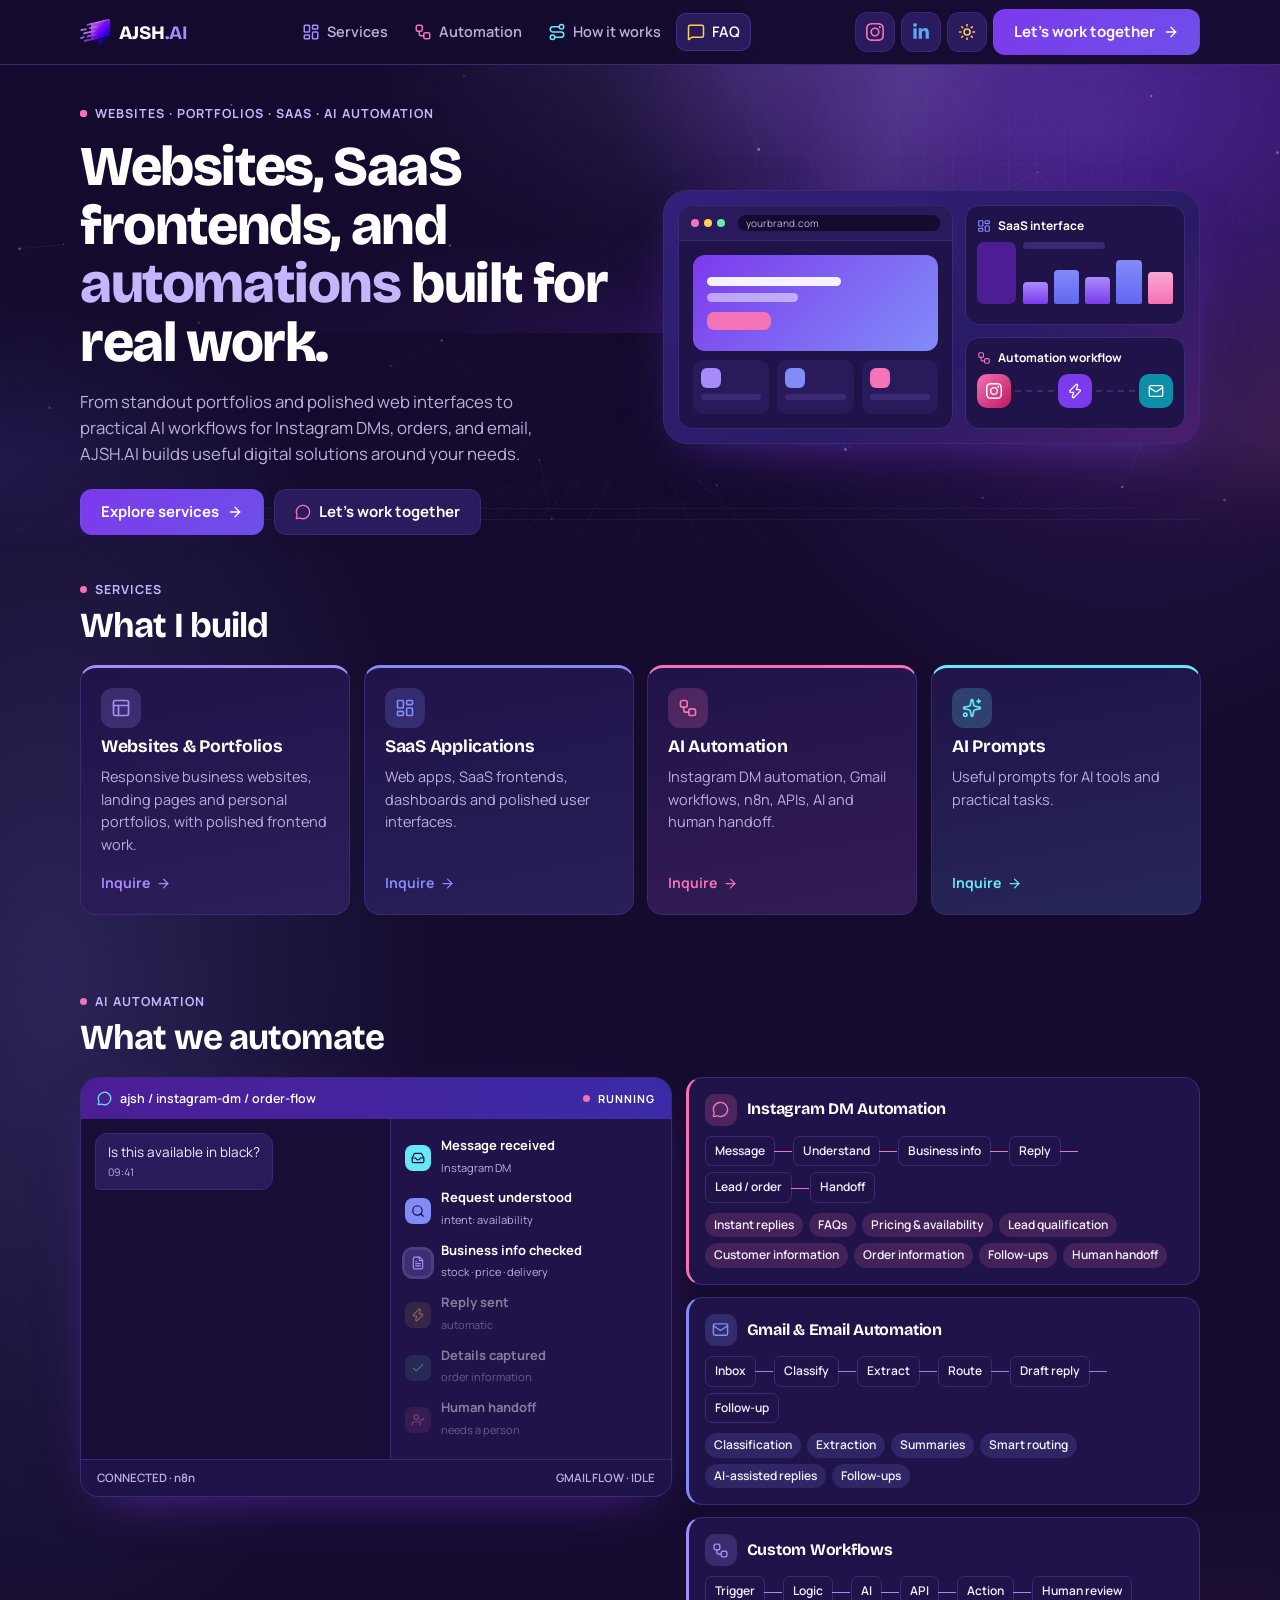
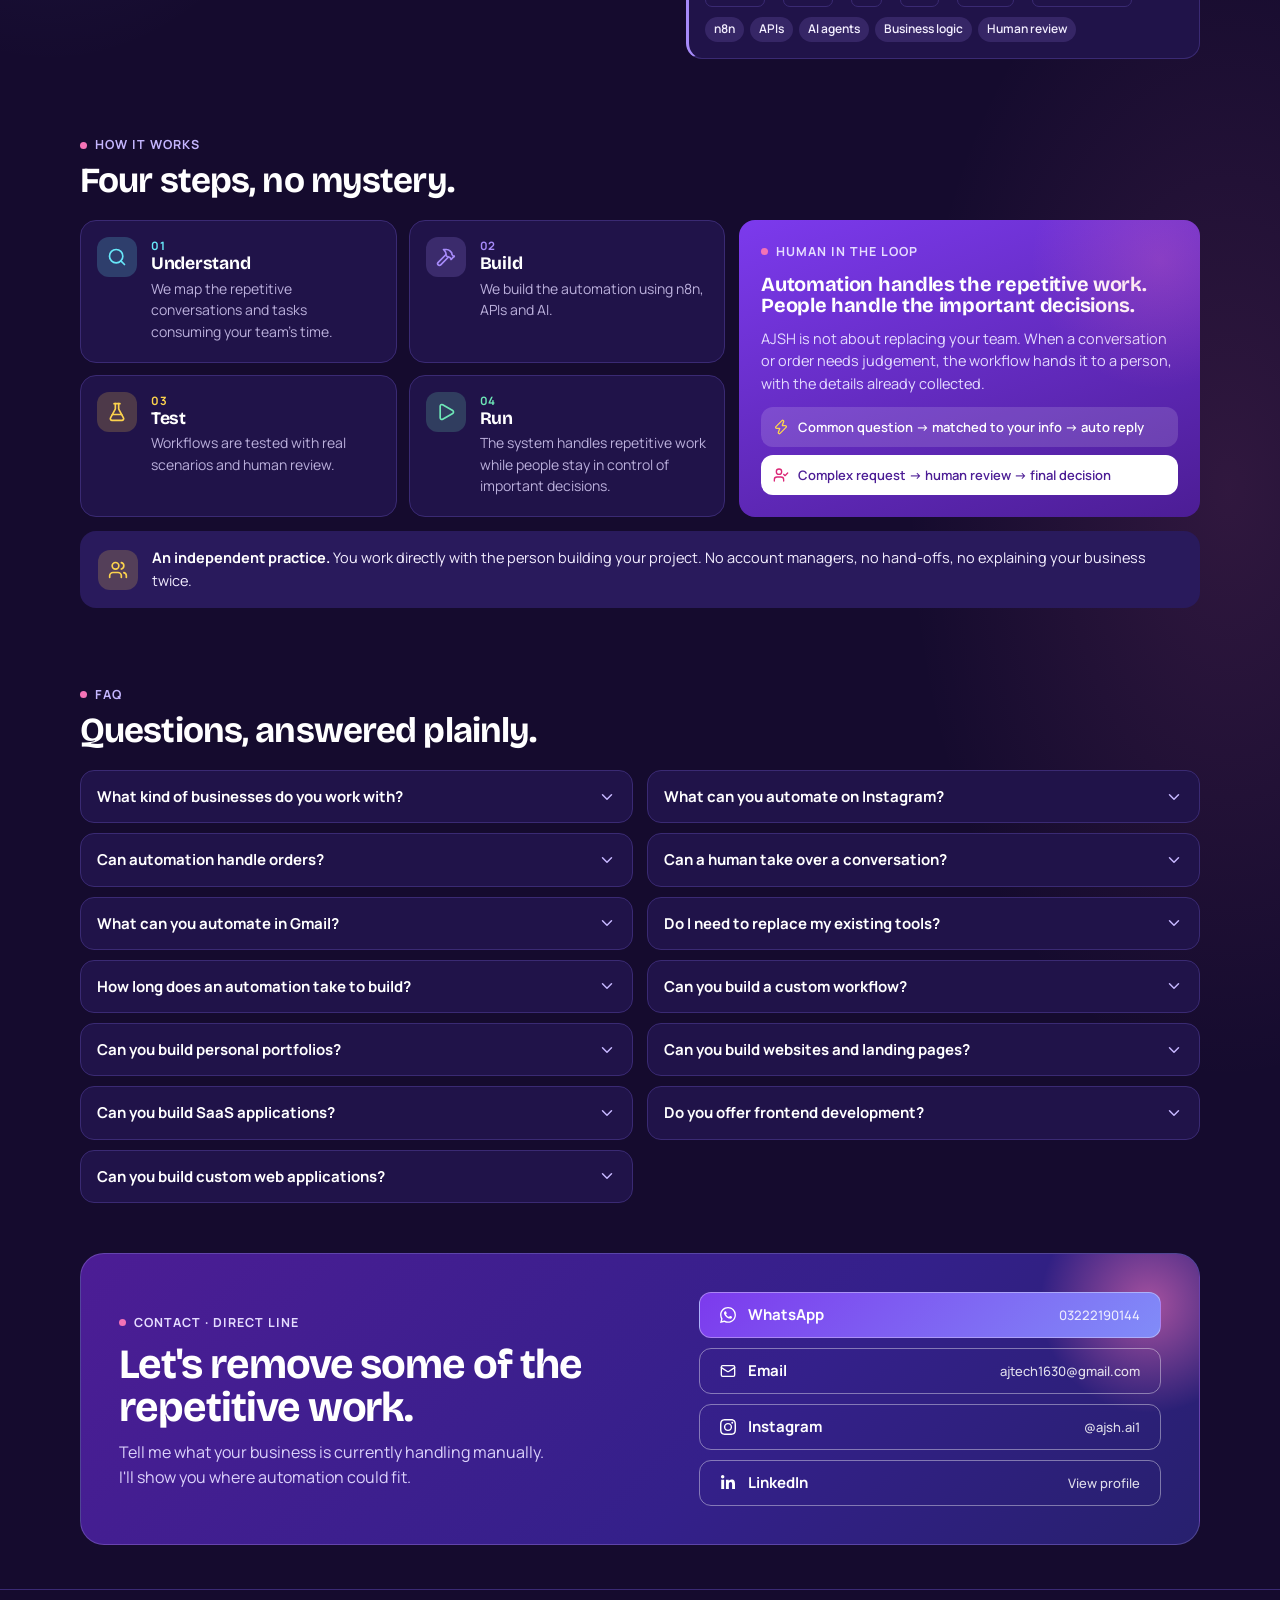
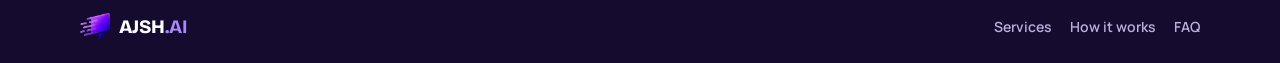
==== commit 57f529e5: "Integrate motion layer into test version" ====
--- a/index.html
+++ b/index.html
@@ -191,6 +191,7 @@
 @media(prefers-reduced-motion:reduce){*,*:before,*:after{animation:none!important;transition:none!important;scroll-behavior:auto!important}.b{opacity:1;transform:none}}
 .band .cg{display:grid;gap:10px}.band .cg .btn{justify-content:flex-start;gap:12px}.band .cg .btn small{margin-left:auto;font-size:13px;font-weight:500;opacity:.85}
 </style>
+<link rel="stylesheet" href="/motion.css">
 </head>
 <body>
 <svg xmlns="http://www.w3.org/2000/svg" style="display:none" aria-hidden="true"><symbol id="i-menu" viewBox="0 0 24 24"><path d="M4 5h16" /> <path d="M4 12h16" /> <path d="M4 19h16" /></symbol><symbol id="i-x" viewBox="0 0 24 24"><path d="M18 6 6 18" /> <path d="m6 6 12 12" /></symbol><symbol id="i-arrow-right" viewBox="0 0 24 24"><path d="M5 12h14" /> <path d="m12 5 7 7-7 7" /></symbol><symbol id="i-panels-top-left" viewBox="0 0 24 24"><rect width="18" height="18" x="3" y="3" rx="2" /> <path d="M3 9h18" /> <path d="M9 21V9" /></symbol><symbol id="i-layout-dashboard" viewBox="0 0 24 24"><rect width="7" height="9" x="3" y="3" rx="1" /> <rect width="7" height="5" x="14" y="3" rx="1" /> <rect width="7" height="9" x="14" y="12" rx="1" /> <rect width="7" height="5" x="3" y="16" rx="1" /></symbol><symbol id="i-workflow" viewBox="0 0 24 24"><rect width="8" height="8" x="3" y="3" rx="2" /> <path d="M7 11v4a2 2 0 0 0 2 2h4" /> <rect width="8" height="8" x="13" y="13" rx="2" /></symbol><symbol id="i-sparkles" viewBox="0 0 24 24"><path d="M11.017 2.814a1 1 0 0 1 1.966 0l1.051 5.558a2 2 0 0 0 1.594 1.594l5.558 1.051a1 1 0 0 1 0 1.966l-5.558 1.051a2 2 0 0 0-1.594 1.594l-1.051 5.558a1 1 0 0 1-1.966 0l-1.051-5.558a2 2 0 0 0-1.594-1.594l-5.558-1.051a1 1 0 0 1 0-1.966l5.558-1.051a2 2 0 0 0 1.594-1.594z" /> <path d="M20 2v4" /> <path d="M22 4h-4" /> <circle cx="4" cy="20" r="2" /></symbol><symbol id="i-message-circle" viewBox="0 0 24 24"><path d="M2.992 16.342a2 2 0 0 1 .094 1.167l-1.065 3.29a1 1 0 0 0 1.236 1.168l3.413-.998a2 2 0 0 1 1.099.092 10 10 0 1 0-4.777-4.719" /></symbol><symbol id="i-mail" viewBox="0 0 24 24"><path d="m22 7-8.991 5.727a2 2 0 0 1-2.009 0L2 7" /> <rect x="2" y="4" width="20" height="16" rx="2" /></symbol><symbol id="i-zap" viewBox="0 0 24 24"><path d="M15.914 4a1.5 1.5 0 00-2.474-1.561l-9 9A1.5 1.5 0 005.5 14h4.002a.5.5 0 01.471.666L8.086 20a1.5 1.5 0 002.475 1.56l9-9A1.5 1.5 0 0018.5 10h-3.997a.5.5 0 01-.472-.667z" /></symbol><symbol id="i-search" viewBox="0 0 24 24"><path d="m21 21-4.34-4.34" /> <circle cx="11" cy="11" r="8" /></symbol><symbol id="i-hammer" viewBox="0 0 24 24"><path d="m15 12-9.373 9.373a1 1 0 0 1-3.001-3L12 9" /> <path d="m18 15 4-4" /> <path d="m21.5 11.5-1.914-1.914A2 2 0 0 1 19 8.172v-.344a2 2 0 0 0-.586-1.414l-1.657-1.657A6 6 0 0 0 12.516 3H9l1.243 1.243A6 6 0 0 1 12 8.485V10l2 2h1.172a2 2 0 0 1 1.414.586L18.5 14.5" /></symbol><symbol id="i-flask-conical" viewBox="0 0 24 24"><path d="M14 2v6a2 2 0 0 0 .245.96l5.51 10.08A2 2 0 0 1 18 22H6a2 2 0 0 1-1.755-2.96l5.51-10.08A2 2 0 0 0 10 8V2" /> <path d="M6.453 15h11.094" /> <path d="M8.5 2h7" /></symbol><symbol id="i-play" viewBox="0 0 24 24"><path d="M5 5a2 2 0 0 1 3.008-1.728l11.997 6.998a2 2 0 0 1 .003 3.458l-12 7A2 2 0 0 1 5 19z" /></symbol><symbol id="i-file-text" viewBox="0 0 24 24"><path d="M6 22a2 2 0 0 1-2-2V4a2 2 0 0 1 2-2h8a2.4 2.4 0 0 1 1.704.706l3.588 3.588A2.4 2.4 0 0 1 20 8v12a2 2 0 0 1-2 2z" /> <path d="M14 2v5a1 1 0 0 0 1 1h5" /> <path d="M10 9H8" /> <path d="M16 13H8" /> <path d="M16 17H8" /></symbol><symbol id="i-users" viewBox="0 0 24 24"><path d="M16 21v-2a4 4 0 0 0-4-4H6a4 4 0 0 0-4 4v2" /> <path d="M16 3.128a4 4 0 0 1 0 7.744" /> <path d="M22 21v-2a4 4 0 0 0-3-3.87" /> <circle cx="9" cy="7" r="4" /></symbol><symbol id="i-chevron-down" viewBox="0 0 24 24"><path d="m6 9 6 6 6-6" /></symbol><symbol id="i-phone" viewBox="0 0 24 24"><path d="M13.832 16.568a1 1 0 0 0 1.213-.303l.355-.465A2 2 0 0 1 17 15h3a2 2 0 0 1 2 2v3a2 2 0 0 1-2 2A18 18 0 0 1 2 4a2 2 0 0 1 2-2h3a2 2 0 0 1 2 2v3a2 2 0 0 1-.8 1.6l-.468.351a1 1 0 0 0-.292 1.233 14 14 0 0 0 6.392 6.384" /></symbol><symbol id="i-check" viewBox="0 0 24 24"><path d="M20 6 9 17l-5-5" /></symbol><symbol id="i-inbox" viewBox="0 0 24 24"><polyline points="22 12 16 12 14 15 10 15 8 12 2 12" /> <path d="M5.45 5.11 2 12v6a2 2 0 0 0 2 2h16a2 2 0 0 0 2-2v-6l-3.45-6.89A2 2 0 0 0 16.76 4H7.24a2 2 0 0 0-1.79 1.11z" /></symbol><symbol id="i-user-check" viewBox="0 0 24 24"><path d="m16 11 2 2 4-4" /> <path d="M16 21v-2a4 4 0 0 0-4-4H6a4 4 0 0 0-4 4v2" /> <circle cx="9" cy="7" r="4" /></symbol><symbol id="i-sun" viewBox="0 0 24 24"><circle cx="12" cy="12" r="4" /> <path d="M12 2v2" /> <path d="M12 20v2" /> <path d="m4.93 4.93 1.41 1.41" /> <path d="m17.66 17.66 1.41 1.41" /> <path d="M2 12h2" /> <path d="M20 12h2" /> <path d="m6.34 17.66-1.41 1.41" /> <path d="m19.07 4.93-1.41 1.41" /></symbol><symbol id="i-moon" viewBox="0 0 24 24"><path d="M20.985 12.486a9 9 0 1 1-9.473-9.472c.405-.022.617.46.402.803a6 6 0 0 0 8.268 8.268c.344-.215.825-.004.803.401" /></symbol><symbol id="i-route" viewBox="0 0 24 24"><circle cx="6" cy="19" r="3" /> <path d="M9 19h8.5a3.5 3.5 0 0 0 0-7h-11a3.5 3.5 0 0 1 0-7H15" /> <circle cx="18" cy="5" r="3" /></symbol><symbol id="i-message-square" viewBox="0 0 24 24"><path d="M22 17a2 2 0 0 1-2 2H6.828a2 2 0 0 0-1.414.586l-2.202 2.202A.71.71 0 0 1 2 21.286V5a2 2 0 0 1 2-2h16a2 2 0 0 1 2 2z" /></symbol><symbol id="i-instagram" viewBox="0 0 24 24"><path d="M7.0301.084c-1.2768.0602-2.1487.264-2.911.5634-.7888.3075-1.4575.72-2.1228 1.3877-.6652.6677-1.075 1.3368-1.3802 2.127-.2954.7638-.4956 1.6365-.552 2.914-.0564 1.2775-.0689 1.6882-.0626 4.947.0062 3.2586.0206 3.6671.0825 4.9473.061 1.2765.264 2.1482.5635 2.9107.308.7889.72 1.4573 1.388 2.1228.6679.6655 1.3365 1.0743 2.1285 1.38.7632.295 1.6361.4961 2.9134.552 1.2773.056 1.6884.069 4.9462.0627 3.2578-.0062 3.668-.0207 4.9478-.0814 1.28-.0607 2.147-.2652 2.9098-.5633.7889-.3086 1.4578-.72 2.1228-1.3881.665-.6682 1.0745-1.3378 1.3795-2.1284.2957-.7632.4966-1.636.552-2.9124.056-1.2809.0692-1.6898.063-4.948-.0063-3.2583-.021-3.6668-.0817-4.9465-.0607-1.2797-.264-2.1487-.5633-2.9117-.3084-.7889-.72-1.4568-1.3876-2.1228C21.2982 1.33 20.628.9208 19.8378.6165 19.074.321 18.2017.1197 16.9244.0645 15.6471.0093 15.236-.005 11.977.0014 8.718.0076 8.31.0215 7.0301.0839m.1402 21.6932c-1.17-.0509-1.8053-.2453-2.2287-.408-.5606-.216-.96-.4771-1.3819-.895-.422-.4178-.6811-.8186-.9-1.378-.1644-.4234-.3624-1.058-.4171-2.228-.0595-1.2645-.072-1.6442-.079-4.848-.007-3.2037.0053-3.583.0607-4.848.05-1.169.2456-1.805.408-2.2282.216-.5613.4762-.96.895-1.3816.4188-.4217.8184-.6814 1.3783-.9003.423-.1651 1.0575-.3614 2.227-.4171 1.2655-.06 1.6447-.072 4.848-.079 3.2033-.007 3.5835.005 4.8495.0608 1.169.0508 1.8053.2445 2.228.408.5608.216.96.4754 1.3816.895.4217.4194.6816.8176.9005 1.3787.1653.4217.3617 1.056.4169 2.2263.0602 1.2655.0739 1.645.0796 4.848.0058 3.203-.0055 3.5834-.061 4.848-.051 1.17-.245 1.8055-.408 2.2294-.216.5604-.4763.96-.8954 1.3814-.419.4215-.8181.6811-1.3783.9-.4224.1649-1.0577.3617-2.2262.4174-1.2656.0595-1.6448.072-4.8493.079-3.2045.007-3.5825-.006-4.848-.0608M16.953 5.5864A1.44 1.44 0 1 0 18.39 4.144a1.44 1.44 0 0 0-1.437 1.4424M5.8385 12.012c.0067 3.4032 2.7706 6.1557 6.173 6.1493 3.4026-.0065 6.157-2.7701 6.1506-6.1733-.0065-3.4032-2.771-6.1565-6.174-6.1498-3.403.0067-6.156 2.771-6.1496 6.1738M8 12.0077a4 4 0 1 1 4.008 3.9921A3.9996 3.9996 0 0 1 8 12.0077"/></symbol><symbol id="i-whatsapp" viewBox="0 0 24 24"><path d="M17.472 14.382c-.297-.149-1.758-.867-2.03-.967-.273-.099-.471-.148-.67.15-.197.297-.767.966-.94 1.164-.173.199-.347.223-.644.075-.297-.15-1.255-.463-2.39-1.475-.883-.788-1.48-1.761-1.653-2.059-.173-.297-.018-.458.13-.606.134-.133.298-.347.446-.52.149-.174.198-.298.298-.497.099-.198.05-.371-.025-.52-.075-.149-.669-1.612-.916-2.207-.242-.579-.487-.5-.669-.51-.173-.008-.371-.01-.57-.01-.198 0-.52.074-.792.372-.272.297-1.04 1.016-1.04 2.479 0 1.462 1.065 2.875 1.213 3.074.149.198 2.096 3.2 5.077 4.487.709.306 1.262.489 1.694.625.712.227 1.36.195 1.871.118.571-.085 1.758-.719 2.006-1.413.248-.694.248-1.289.173-1.413-.074-.124-.272-.198-.57-.347m-5.421 7.403h-.004a9.87 9.87 0 01-5.031-1.378l-.361-.214-3.741.982.998-3.648-.235-.374a9.86 9.86 0 01-1.51-5.26c.001-5.45 4.436-9.884 9.888-9.884 2.64 0 5.122 1.03 6.988 2.898a9.825 9.825 0 012.893 6.994c-.003 5.45-4.437 9.884-9.885 9.884m8.413-18.297A11.815 11.815 0 0012.05 0C5.495 0 .16 5.335.157 11.892c0 2.096.547 4.142 1.588 5.945L.057 24l6.305-1.654a11.882 11.882 0 005.683 1.448h.005c6.554 0 11.89-5.335 11.893-11.893a11.821 11.821 0 00-3.48-8.413Z"/></symbol><symbol id="i-linkedin" viewBox="0 0 448 512"><path d="M100.3 448l-92.9 0 0-299.1 92.9 0 0 299.1zM53.8 108.1C24.1 108.1 0 83.5 0 53.8 0 39.5 5.7 25.9 15.8 15.8s23.8-15.8 38-15.8 27.9 5.7 38 15.8 15.8 23.8 15.8 38c0 29.7-24.1 54.3-53.8 54.3zM447.9 448l-92.7 0 0-145.6c0-34.7-.7-79.2-48.3-79.2-48.3 0-55.7 37.7-55.7 76.7l0 148.1-92.8 0 0-299.1 89.1 0 0 40.8 1.3 0c12.4-23.5 42.7-48.3 87.9-48.3 94 0 111.3 61.9 111.3 142.3l0 164.3-.1 0z"/></symbol></svg>
@@ -211,7 +212,7 @@
  </div>
 </div></header>
 <main id="top">
-<section class="hero"><div class="wrap g">
+<section class="hero"><div class="fx" aria-hidden="true"><div class="fx-glow"></div><div class="fx-glow alt"></div><div class="fx-beam"></div><div class="fx-tech"></div><div class="fx-grid"><i><b></b></i></div><div class="fx-hz"></div><canvas class="fx-cv"></canvas><div class="fx-scrim"></div></div><div class="wrap g">
  <div>
   <div class="eyebrow"><i></i>Websites · Portfolios · SaaS · AI Automation</div>
   <h1 style="margin-top:14px">Websites, SaaS frontends, and <em>automations</em> built for real work.</h1>
@@ -319,5 +320,6 @@
 run();
 })();
 </script>
+<script src="/motion.js" defer></script>
 </body>
 </html>
--- a/motion.css
+++ b/motion.css
@@ -0,0 +1,66 @@
+/* AJSH.AI motion layer — lightweight, responsive, reduced-motion aware */
+:root{--motion-ease:cubic-bezier(.16,1,.3,1);--motion-line:rgba(196,181,253,.22)}
+:root[data-theme="light"]{--motion-line:rgba(109,40,217,.14)}
+.hero{position:relative;isolation:isolate;overflow:hidden}
+.hero>.fx{position:absolute;inset:-42px 0 0;z-index:0;overflow:hidden;pointer-events:none;contain:layout paint;mask-image:linear-gradient(#000 78%,transparent)}
+.hero>.wrap{position:relative;z-index:1}
+.fx>*{position:absolute;pointer-events:none}
+.fx-glow{inset:-10%;background:radial-gradient(46% 58% at 80% 24%,rgba(124,58,237,.30),transparent 70%),radial-gradient(34% 44% at 6% 80%,rgba(99,102,241,.17),transparent 70%);animation:ajGlow 17s ease-in-out infinite alternate;will-change:transform,opacity}
+.fx-glow.alt{background:radial-gradient(40% 52% at 60% 14%,rgba(167,139,250,.22),transparent 70%),radial-gradient(36% 46% at 94% 72%,rgba(244,114,182,.14),transparent 70%);animation:ajGlowAlt 19s ease-in-out infinite alternate}
+.fx-beam{top:-24%;right:-6%;width:72%;height:140%;background:linear-gradient(104deg,transparent 38%,rgba(196,181,253,.12) 47%,transparent 56%);mask-image:linear-gradient(#000,transparent 86%);transform-origin:82% 0;animation:ajBeam 15s ease-in-out infinite alternate}
+.fx-tech{inset:0;background-image:linear-gradient(rgba(167,139,250,.055) 1px,transparent 1px),linear-gradient(90deg,rgba(167,139,250,.055) 1px,transparent 1px);background-size:28px 28px;mask-image:radial-gradient(46% 64% at 77% 36%,#000,transparent 74%)}
+.fx-grid{left:-12%;right:-12%;bottom:0;height:48%;mask-image:linear-gradient(to top,#000 8%,rgba(0,0,0,.6) 50%,transparent 92%)}
+.fx-grid i{position:absolute;left:0;right:0;bottom:0;height:230%;overflow:hidden;transform-origin:50% 100%;transform:perspective(360px) rotateX(70deg)}
+.fx-grid b{position:absolute;inset:-72px 0 0;background-image:linear-gradient(var(--motion-line) 1px,transparent 1px),linear-gradient(90deg,var(--motion-line) 1px,transparent 1px);background-size:72px 72px;animation:ajGrid 7s linear infinite}
+.fx-hz{left:6%;right:6%;bottom:42%;height:140px;background:radial-gradient(55% 100% at 50% 100%,rgba(124,58,237,.2),transparent 72%)}
+.fx-cv{left:0;top:0;width:100%;height:100%}
+.fx-scrim{inset:0;background:radial-gradient(58% 74% at 24% 48%,color-mix(in srgb,var(--bg) 74%,transparent),transparent 74%)}
+@keyframes ajGlow{to{opacity:.55;transform:translate3d(-2%,2%,0) scale(1.06)}}
+@keyframes ajGlowAlt{from{opacity:.25;transform:translate3d(1%,0,0)}to{opacity:.8;transform:translate3d(-1%,-2%,0)}}
+@keyframes ajBeam{from{transform:rotate(-2deg);opacity:.45}to{transform:rotate(2deg);opacity:.9}}
+@keyframes ajGrid{to{transform:translateY(72px)}}
+@keyframes ajRise{from{opacity:0;translate:0 22px}}
+@keyframes ajHeroShow{from{opacity:0;translate:0 34px;scale:.97}}
+.hero .eyebrow,.hero h1,.hero .lead,.hero .cta,.hero .show{animation:ajRise .9s var(--motion-ease) both}
+.hero .eyebrow{animation-delay:.05s}.hero h1{animation-delay:.13s}.hero .lead{animation-delay:.28s}.hero .cta{animation-delay:.38s}.hero .show{animation:ajHeroShow 1.15s var(--motion-ease) .2s both}
+.hero .eyebrow i{position:relative}
+.hero .eyebrow i:after{content:"";position:absolute;inset:0;border-radius:50%;background:var(--pink);animation:ajPing 2.6s ease-out 1s infinite}
+@keyframes ajPing{0%{transform:scale(1);opacity:.55}80%,100%{transform:scale(3);opacity:0}}
+header{transition:background-color .35s,box-shadow .35s,border-color .35s}
+header.sc{background:color-mix(in srgb,var(--bg) 93%,transparent);border-bottom-color:color-mix(in srgb,var(--violet) 22%,var(--line));box-shadow:0 12px 32px -22px rgba(0,0,0,.65);-webkit-backdrop-filter:blur(16px) saturate(1.2);backdrop-filter:blur(16px) saturate(1.2)}
+header:after{content:"";position:absolute;left:0;right:0;bottom:-1px;height:2px;background:linear-gradient(90deg,var(--purple),var(--violet) 55%,var(--pink));transform-origin:0 50%;transform:scaleX(var(--motion-progress,0));opacity:0;transition:opacity .3s;pointer-events:none}
+header.sc:after{opacity:1}
+.logo{transition:transform .4s var(--motion-ease)}header.sc .logo{transform:scale(.97);transform-origin:left center}
+.logo .mk{transition:transform .5s var(--motion-ease)}.logo:hover .mk{transform:rotate(-8deg) scale(1.08)}
+.btn{transition:transform .22s var(--motion-ease),border-color .2s,box-shadow .25s,background-color .2s,translate .3s var(--motion-ease)}
+.btn:hover{transform:translateY(-2px)}.btn:active{transform:translateY(0) scale(.98)}
+.btn .go{transition:transform .3s var(--motion-ease)}.btn:hover .go{transform:translateX(4px)}
+.btn.p:before{content:"";position:absolute;inset:0;z-index:-1;background:linear-gradient(105deg,transparent 30%,rgba(255,255,255,.28) 50%,transparent 70%);translate:-130% 0;transition:translate .75s var(--motion-ease)}
+.btn.p:hover:before{translate:130% 0}
+@media(min-width:861px){nav.ix ul{position:relative}nav.ix a{position:relative;z-index:1}nav.ix a:hover,nav.ix a.on{background:transparent}.ni{position:absolute;left:0;top:0;z-index:0;width:var(--w,0);height:var(--h,0);border-radius:10px;background:var(--card2);box-shadow:inset 0 0 0 1px color-mix(in srgb,var(--violet) 22%,transparent);transform:translate(var(--x,0),var(--y,0));opacity:0;transition:transform .42s var(--motion-ease),width .42s var(--motion-ease),height .42s var(--motion-ease),opacity .25s;pointer-events:none}.ni.on{opacity:1}.ni.nt{transition:opacity .25s}}
+@media(max-width:860px){.ni{display:none}header.open nav{animation:ajMenuIn .35s var(--motion-ease)}header.open nav li{animation:ajRise .45s var(--motion-ease) backwards}header.open nav li:nth-child(2){animation-delay:.04s}header.open nav li:nth-child(3){animation-delay:.08s}header.open nav li:nth-child(4){animation-delay:.12s}}
+@keyframes ajMenuIn{from{opacity:0;translate:0 -8px}}
+.svc .card{position:relative;transform-style:preserve-3d;transform:perspective(900px) rotateX(var(--rx,0deg)) rotateY(var(--ry,0deg));transition:transform .3s var(--motion-ease),box-shadow .3s,border-color .3s}
+.svc .card:hover,.svc .card:focus-visible{transform:perspective(900px) rotateX(var(--rx,0deg)) rotateY(var(--ry,0deg)) translateY(-5px);box-shadow:var(--shadow),0 0 0 1px color-mix(in srgb,var(--cc,var(--violet)) 25%,transparent)}
+.svc .card:before{content:"";position:absolute;inset:0;z-index:0;border-radius:inherit;pointer-events:none;opacity:0;transition:opacity .35s;background:radial-gradient(240px 190px at var(--mx,50%) var(--my,0%),rgba(167,139,250,.18),transparent 72%)}
+.svc .card:hover:before,.svc .card:focus-visible:before{opacity:1}
+.svc .card h3,.svc .card .chip{transition:translate .35s var(--motion-ease)}.svc .card:hover h3{translate:0 -2px}.svc .card:hover .chip{translate:0 -3px}
+.step,.fr,.about,.loop{transition:transform .3s var(--motion-ease),border-color .3s}.step:hover{transform:translateY(-3px)}.fr:hover{transform:translateX(3px)}.about .chip{transition:transform .45s var(--motion-ease)}.about:hover .chip{transform:rotate(-7deg) scale(1.05)}
+details{transition:border-color .25s,background-color .25s}details[open]{background:color-mix(in srgb,var(--card) 93%,var(--violet))}summary{transition:color .2s}summary:hover{color:var(--acc)}details[open] p{animation:ajRise .45s var(--motion-ease) .04s both}
+.loop{position:relative;overflow:hidden}.loop:before{content:"";position:absolute;right:-90px;top:-90px;width:260px;height:260px;border-radius:50%;background:radial-gradient(circle,rgba(244,114,182,.24),transparent 70%);translate:0 calc(var(--motion-parallax,0)*38px);pointer-events:none}
+html.mo :where(.svc .card,.about,.fq details,.band .cg .btn,.fr,.step,.sh .eyebrow,.sh h2,.lui,.loop,.band){transition:opacity .85s var(--motion-ease) var(--motion-delay,0ms),translate .85s var(--motion-ease) var(--motion-delay,0ms),scale .85s var(--motion-ease) var(--motion-delay,0ms),clip-path .95s var(--motion-ease) var(--motion-delay,0ms)}
+html.mo :where(.svc .card,.about,.fq details,.band .cg .btn,.fr,.step,.loop){opacity:0;translate:0 24px}
+html.mo .fr{translate:26px 0}html.mo .step{scale:.96;translate:0 16px}
+html.mo .sh .eyebrow{opacity:0;translate:-14px 0}
+html.mo .sh h2{opacity:0;translate:-14px 0;clip-path:inset(-10px 100% -10px -10px)}
+html.mo .lui,html.mo .band{clip-path:inset(-50px 100% -50px -50px round 20px)}
+html.mo .vs{opacity:1!important;translate:0 0!important;scale:1!important;clip-path:inset(-60px)!important}
+html.mo .fr .fn{opacity:0;translate:-8px 0;transition:opacity .45s var(--motion-ease) calc(.25s + var(--n,0)*.08s),translate .45s var(--motion-ease) calc(.25s + var(--n,0)*.08s)}
+html.mo .fr.vs .fn{opacity:1;translate:0 0}
+.fn:nth-child(2){--n:1}.fn:nth-child(3){--n:2}.fn:nth-child(4){--n:3}.fn:nth-child(5){--n:4}.fn:nth-child(6){--n:5}
+@keyframes ajRevealSafe{to{opacity:1;translate:0 0;scale:1;clip-path:inset(-60px)}}
+html.mo:not(.rvr) :where(.svc .card,.about,.fq details,.band .cg .btn,.fr,.step,.sh .eyebrow,.sh h2,.lui,.loop,.band){animation:ajRevealSafe 0s 3.5s forwards}
+.hero.off .fx,.hero.off .fx *{animation-play-state:paused}
+html.lp .fx-beam,html.lp .fx-glow.alt{display:none}html.lp .fx-glow,html.lp .fx-grid b{animation:none}
+@media(max-width:900px){.fx-grid{height:42%}.fx-scrim{background:radial-gradient(92% 62% at 50% 28%,color-mix(in srgb,var(--bg) 78%,transparent),transparent 76%)}}
+@media(prefers-reduced-motion:reduce){.fx-glow,.fx-glow.alt,.fx-beam,.fx-grid b,.hero .eyebrow i:after{animation:none!important}.hero .eyebrow,.hero h1,.hero .lead,.hero .cta,.hero .show{animation:none!important}.btn,.card,header,.logo{transition:none!important}html.mo :where(.svc .card,.about,.fq details,.band .cg .btn,.fr,.step,.sh .eyebrow,.sh h2,.lui,.loop,.band){opacity:1!important;translate:none!important;scale:1!important;clip-path:none!important}}
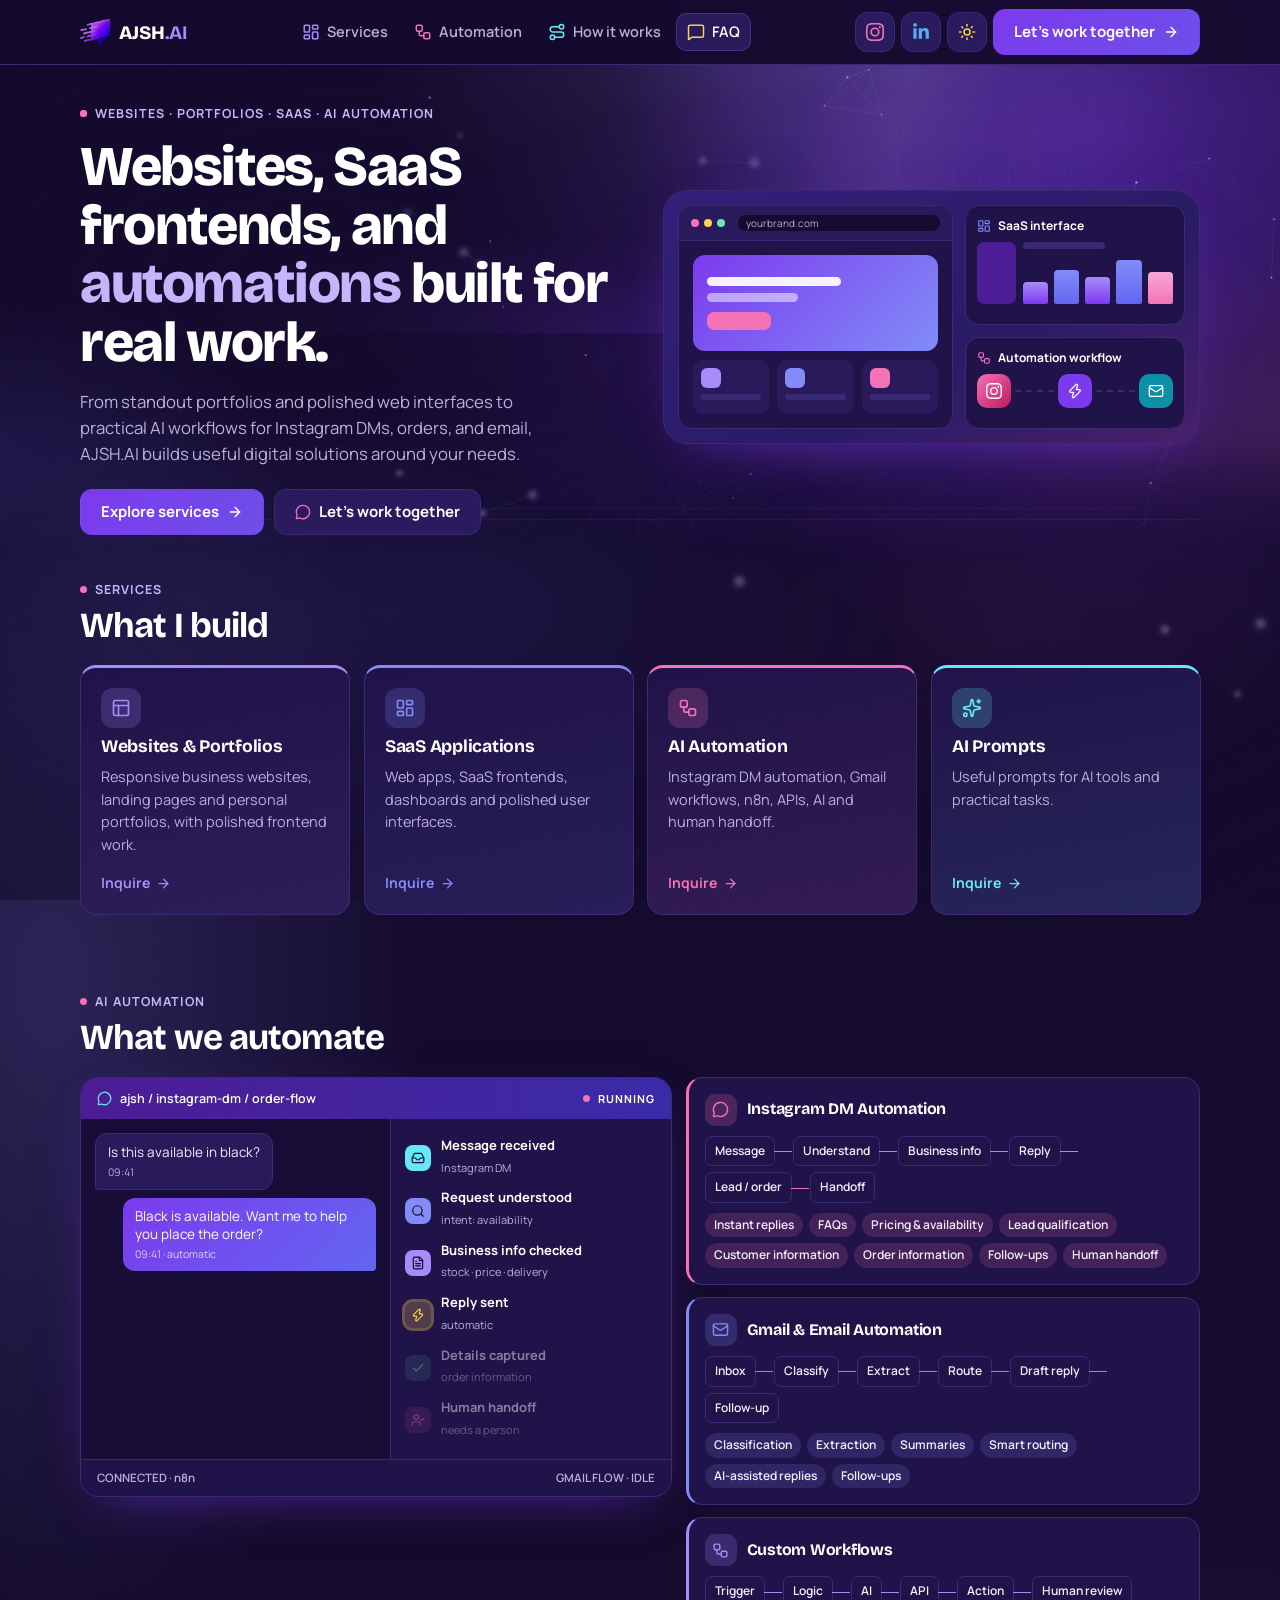
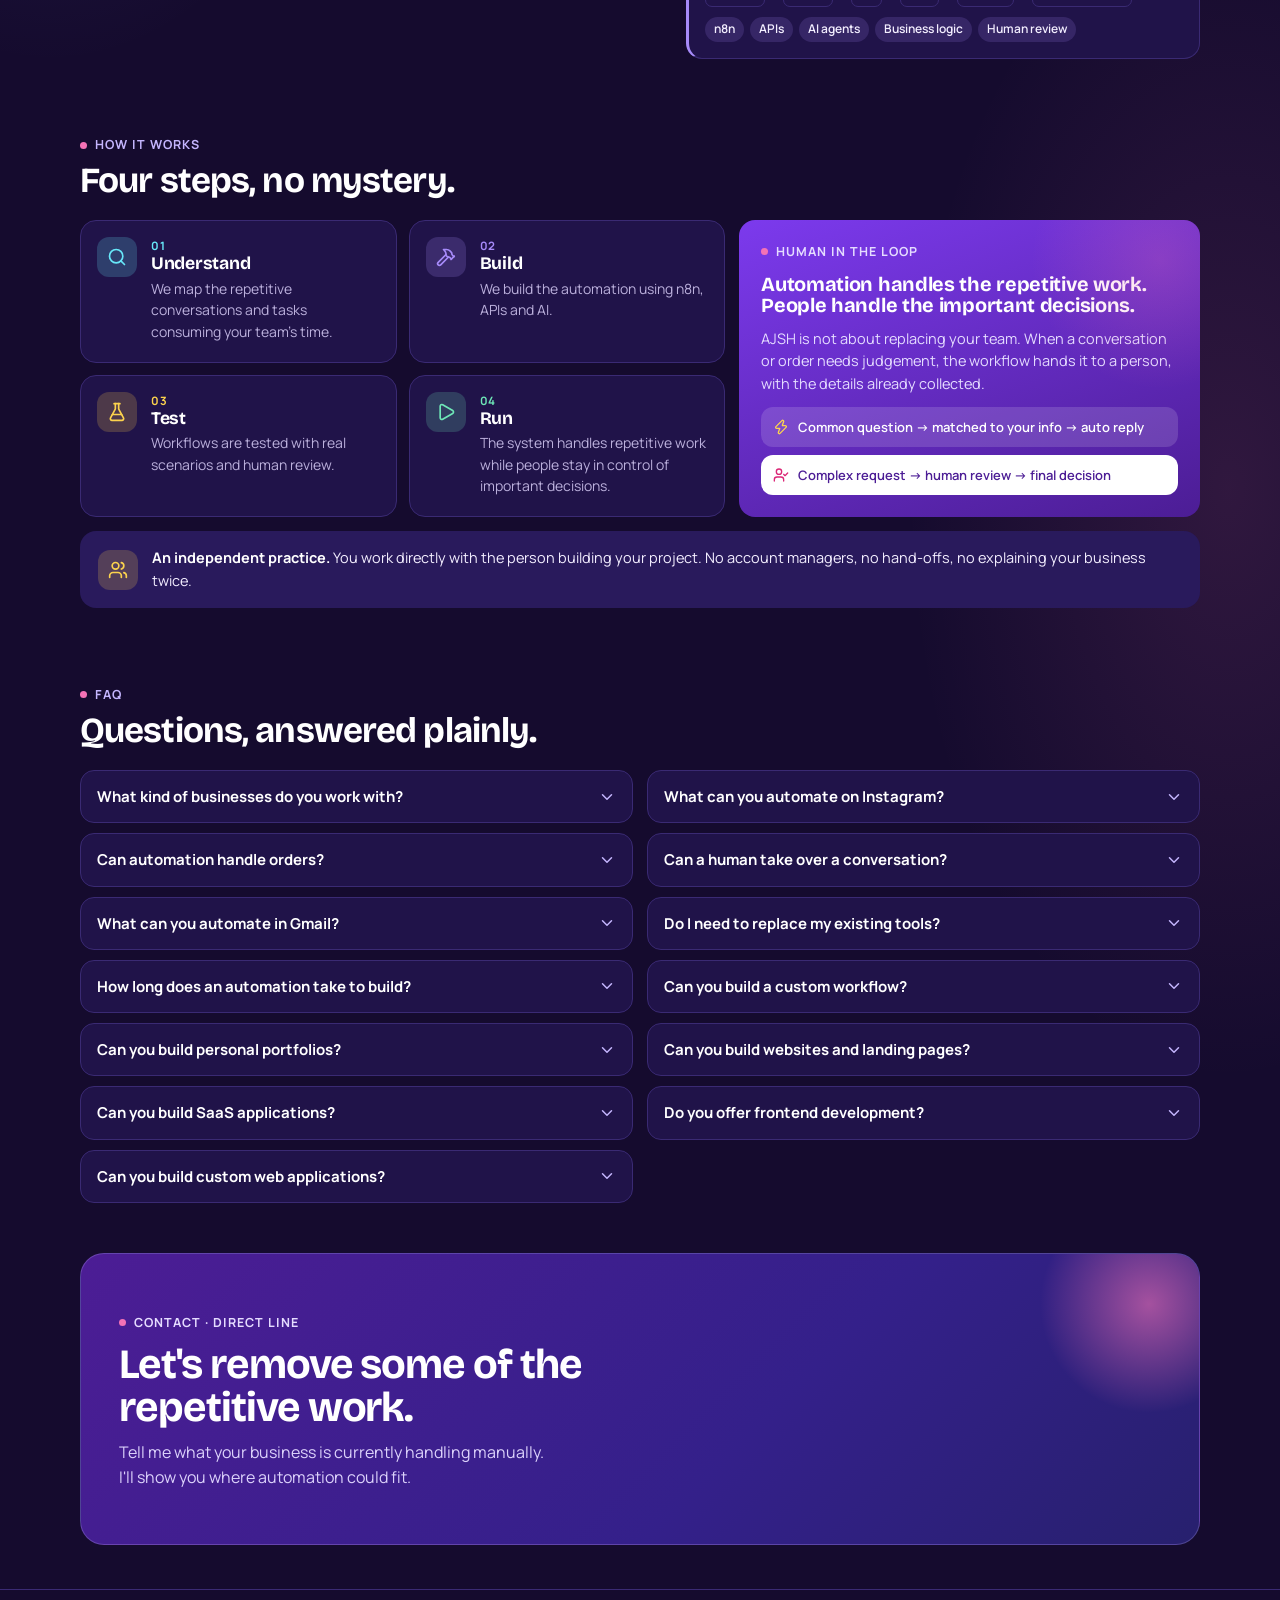
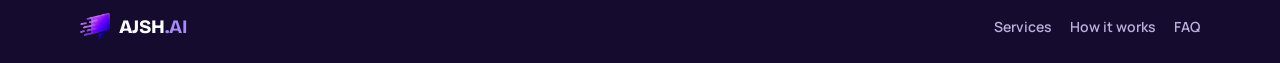
==== commit 48a12355: "Add ambient background layer (neural network, light fields, beams, data streams) Adds standalone amb" ====
--- a/index.html
+++ b/index.html
@@ -192,8 +192,24 @@
 .band .cg{display:grid;gap:10px}.band .cg .btn{justify-content:flex-start;gap:12px}.band .cg .btn small{margin-left:auto;font-size:13px;font-weight:500;opacity:.85}
 </style>
 <link rel="stylesheet" href="/motion.css">
+<link rel="stylesheet" href="/ambient-background.css">
 </head>
 <body>
+<div class="ab-root" aria-hidden="true" data-sec="0">
+  <div class="ab-par ab-p1">
+    <i class="ab-f ab-fa"></i>
+    <i class="ab-f ab-fb"></i>
+    <i class="ab-f ab-fc"></i>
+  </div>
+  <div class="ab-par ab-p2">
+    <i class="ab-bm ab-b1"></i>
+    <i class="ab-bm ab-b2"></i>
+  </div>
+  <div class="ab-st"><i></i><i></i><i></i><i></i><i></i><i></i><i></i></div>
+  <canvas class="ab-cv"></canvas>
+  <i class="ab-vg"></i>
+</div>
+
 <svg xmlns="http://www.w3.org/2000/svg" style="display:none" aria-hidden="true"><symbol id="i-menu" viewBox="0 0 24 24"><path d="M4 5h16" /> <path d="M4 12h16" /> <path d="M4 19h16" /></symbol><symbol id="i-x" viewBox="0 0 24 24"><path d="M18 6 6 18" /> <path d="m6 6 12 12" /></symbol><symbol id="i-arrow-right" viewBox="0 0 24 24"><path d="M5 12h14" /> <path d="m12 5 7 7-7 7" /></symbol><symbol id="i-panels-top-left" viewBox="0 0 24 24"><rect width="18" height="18" x="3" y="3" rx="2" /> <path d="M3 9h18" /> <path d="M9 21V9" /></symbol><symbol id="i-layout-dashboard" viewBox="0 0 24 24"><rect width="7" height="9" x="3" y="3" rx="1" /> <rect width="7" height="5" x="14" y="3" rx="1" /> <rect width="7" height="9" x="14" y="12" rx="1" /> <rect width="7" height="5" x="3" y="16" rx="1" /></symbol><symbol id="i-workflow" viewBox="0 0 24 24"><rect width="8" height="8" x="3" y="3" rx="2" /> <path d="M7 11v4a2 2 0 0 0 2 2h4" /> <rect width="8" height="8" x="13" y="13" rx="2" /></symbol><symbol id="i-sparkles" viewBox="0 0 24 24"><path d="M11.017 2.814a1 1 0 0 1 1.966 0l1.051 5.558a2 2 0 0 0 1.594 1.594l5.558 1.051a1 1 0 0 1 0 1.966l-5.558 1.051a2 2 0 0 0-1.594 1.594l-1.051 5.558a1 1 0 0 1-1.966 0l-1.051-5.558a2 2 0 0 0-1.594-1.594l-5.558-1.051a1 1 0 0 1 0-1.966l5.558-1.051a2 2 0 0 0 1.594-1.594z" /> <path d="M20 2v4" /> <path d="M22 4h-4" /> <circle cx="4" cy="20" r="2" /></symbol><symbol id="i-message-circle" viewBox="0 0 24 24"><path d="M2.992 16.342a2 2 0 0 1 .094 1.167l-1.065 3.29a1 1 0 0 0 1.236 1.168l3.413-.998a2 2 0 0 1 1.099.092 10 10 0 1 0-4.777-4.719" /></symbol><symbol id="i-mail" viewBox="0 0 24 24"><path d="m22 7-8.991 5.727a2 2 0 0 1-2.009 0L2 7" /> <rect x="2" y="4" width="20" height="16" rx="2" /></symbol><symbol id="i-zap" viewBox="0 0 24 24"><path d="M15.914 4a1.5 1.5 0 00-2.474-1.561l-9 9A1.5 1.5 0 005.5 14h4.002a.5.5 0 01.471.666L8.086 20a1.5 1.5 0 002.475 1.56l9-9A1.5 1.5 0 0018.5 10h-3.997a.5.5 0 01-.472-.667z" /></symbol><symbol id="i-search" viewBox="0 0 24 24"><path d="m21 21-4.34-4.34" /> <circle cx="11" cy="11" r="8" /></symbol><symbol id="i-hammer" viewBox="0 0 24 24"><path d="m15 12-9.373 9.373a1 1 0 0 1-3.001-3L12 9" /> <path d="m18 15 4-4" /> <path d="m21.5 11.5-1.914-1.914A2 2 0 0 1 19 8.172v-.344a2 2 0 0 0-.586-1.414l-1.657-1.657A6 6 0 0 0 12.516 3H9l1.243 1.243A6 6 0 0 1 12 8.485V10l2 2h1.172a2 2 0 0 1 1.414.586L18.5 14.5" /></symbol><symbol id="i-flask-conical" viewBox="0 0 24 24"><path d="M14 2v6a2 2 0 0 0 .245.96l5.51 10.08A2 2 0 0 1 18 22H6a2 2 0 0 1-1.755-2.96l5.51-10.08A2 2 0 0 0 10 8V2" /> <path d="M6.453 15h11.094" /> <path d="M8.5 2h7" /></symbol><symbol id="i-play" viewBox="0 0 24 24"><path d="M5 5a2 2 0 0 1 3.008-1.728l11.997 6.998a2 2 0 0 1 .003 3.458l-12 7A2 2 0 0 1 5 19z" /></symbol><symbol id="i-file-text" viewBox="0 0 24 24"><path d="M6 22a2 2 0 0 1-2-2V4a2 2 0 0 1 2-2h8a2.4 2.4 0 0 1 1.704.706l3.588 3.588A2.4 2.4 0 0 1 20 8v12a2 2 0 0 1-2 2z" /> <path d="M14 2v5a1 1 0 0 0 1 1h5" /> <path d="M10 9H8" /> <path d="M16 13H8" /> <path d="M16 17H8" /></symbol><symbol id="i-users" viewBox="0 0 24 24"><path d="M16 21v-2a4 4 0 0 0-4-4H6a4 4 0 0 0-4 4v2" /> <path d="M16 3.128a4 4 0 0 1 0 7.744" /> <path d="M22 21v-2a4 4 0 0 0-3-3.87" /> <circle cx="9" cy="7" r="4" /></symbol><symbol id="i-chevron-down" viewBox="0 0 24 24"><path d="m6 9 6 6 6-6" /></symbol><symbol id="i-phone" viewBox="0 0 24 24"><path d="M13.832 16.568a1 1 0 0 0 1.213-.303l.355-.465A2 2 0 0 1 17 15h3a2 2 0 0 1 2 2v3a2 2 0 0 1-2 2A18 18 0 0 1 2 4a2 2 0 0 1 2-2h3a2 2 0 0 1 2 2v3a2 2 0 0 1-.8 1.6l-.468.351a1 1 0 0 0-.292 1.233 14 14 0 0 0 6.392 6.384" /></symbol><symbol id="i-check" viewBox="0 0 24 24"><path d="M20 6 9 17l-5-5" /></symbol><symbol id="i-inbox" viewBox="0 0 24 24"><polyline points="22 12 16 12 14 15 10 15 8 12 2 12" /> <path d="M5.45 5.11 2 12v6a2 2 0 0 0 2 2h16a2 2 0 0 0 2-2v-6l-3.45-6.89A2 2 0 0 0 16.76 4H7.24a2 2 0 0 0-1.79 1.11z" /></symbol><symbol id="i-user-check" viewBox="0 0 24 24"><path d="m16 11 2 2 4-4" /> <path d="M16 21v-2a4 4 0 0 0-4-4H6a4 4 0 0 0-4 4v2" /> <circle cx="9" cy="7" r="4" /></symbol><symbol id="i-sun" viewBox="0 0 24 24"><circle cx="12" cy="12" r="4" /> <path d="M12 2v2" /> <path d="M12 20v2" /> <path d="m4.93 4.93 1.41 1.41" /> <path d="m17.66 17.66 1.41 1.41" /> <path d="M2 12h2" /> <path d="M20 12h2" /> <path d="m6.34 17.66-1.41 1.41" /> <path d="m19.07 4.93-1.41 1.41" /></symbol><symbol id="i-moon" viewBox="0 0 24 24"><path d="M20.985 12.486a9 9 0 1 1-9.473-9.472c.405-.022.617.46.402.803a6 6 0 0 0 8.268 8.268c.344-.215.825-.004.803.401" /></symbol><symbol id="i-route" viewBox="0 0 24 24"><circle cx="6" cy="19" r="3" /> <path d="M9 19h8.5a3.5 3.5 0 0 0 0-7h-11a3.5 3.5 0 0 1 0-7H15" /> <circle cx="18" cy="5" r="3" /></symbol><symbol id="i-message-square" viewBox="0 0 24 24"><path d="M22 17a2 2 0 0 1-2 2H6.828a2 2 0 0 0-1.414.586l-2.202 2.202A.71.71 0 0 1 2 21.286V5a2 2 0 0 1 2-2h16a2 2 0 0 1 2 2z" /></symbol><symbol id="i-instagram" viewBox="0 0 24 24"><path d="M7.0301.084c-1.2768.0602-2.1487.264-2.911.5634-.7888.3075-1.4575.72-2.1228 1.3877-.6652.6677-1.075 1.3368-1.3802 2.127-.2954.7638-.4956 1.6365-.552 2.914-.0564 1.2775-.0689 1.6882-.0626 4.947.0062 3.2586.0206 3.6671.0825 4.9473.061 1.2765.264 2.1482.5635 2.9107.308.7889.72 1.4573 1.388 2.1228.6679.6655 1.3365 1.0743 2.1285 1.38.7632.295 1.6361.4961 2.9134.552 1.2773.056 1.6884.069 4.9462.0627 3.2578-.0062 3.668-.0207 4.9478-.0814 1.28-.0607 2.147-.2652 2.9098-.5633.7889-.3086 1.4578-.72 2.1228-1.3881.665-.6682 1.0745-1.3378 1.3795-2.1284.2957-.7632.4966-1.636.552-2.9124.056-1.2809.0692-1.6898.063-4.948-.0063-3.2583-.021-3.6668-.0817-4.9465-.0607-1.2797-.264-2.1487-.5633-2.9117-.3084-.7889-.72-1.4568-1.3876-2.1228C21.2982 1.33 20.628.9208 19.8378.6165 19.074.321 18.2017.1197 16.9244.0645 15.6471.0093 15.236-.005 11.977.0014 8.718.0076 8.31.0215 7.0301.0839m.1402 21.6932c-1.17-.0509-1.8053-.2453-2.2287-.408-.5606-.216-.96-.4771-1.3819-.895-.422-.4178-.6811-.8186-.9-1.378-.1644-.4234-.3624-1.058-.4171-2.228-.0595-1.2645-.072-1.6442-.079-4.848-.007-3.2037.0053-3.583.0607-4.848.05-1.169.2456-1.805.408-2.2282.216-.5613.4762-.96.895-1.3816.4188-.4217.8184-.6814 1.3783-.9003.423-.1651 1.0575-.3614 2.227-.4171 1.2655-.06 1.6447-.072 4.848-.079 3.2033-.007 3.5835.005 4.8495.0608 1.169.0508 1.8053.2445 2.228.408.5608.216.96.4754 1.3816.895.4217.4194.6816.8176.9005 1.3787.1653.4217.3617 1.056.4169 2.2263.0602 1.2655.0739 1.645.0796 4.848.0058 3.203-.0055 3.5834-.061 4.848-.051 1.17-.245 1.8055-.408 2.2294-.216.5604-.4763.96-.8954 1.3814-.419.4215-.8181.6811-1.3783.9-.4224.1649-1.0577.3617-2.2262.4174-1.2656.0595-1.6448.072-4.8493.079-3.2045.007-3.5825-.006-4.848-.0608M16.953 5.5864A1.44 1.44 0 1 0 18.39 4.144a1.44 1.44 0 0 0-1.437 1.4424M5.8385 12.012c.0067 3.4032 2.7706 6.1557 6.173 6.1493 3.4026-.0065 6.157-2.7701 6.1506-6.1733-.0065-3.4032-2.771-6.1565-6.174-6.1498-3.403.0067-6.156 2.771-6.1496 6.1738M8 12.0077a4 4 0 1 1 4.008 3.9921A3.9996 3.9996 0 0 1 8 12.0077"/></symbol><symbol id="i-whatsapp" viewBox="0 0 24 24"><path d="M17.472 14.382c-.297-.149-1.758-.867-2.03-.967-.273-.099-.471-.148-.67.15-.197.297-.767.966-.94 1.164-.173.199-.347.223-.644.075-.297-.15-1.255-.463-2.39-1.475-.883-.788-1.48-1.761-1.653-2.059-.173-.297-.018-.458.13-.606.134-.133.298-.347.446-.52.149-.174.198-.298.298-.497.099-.198.05-.371-.025-.52-.075-.149-.669-1.612-.916-2.207-.242-.579-.487-.5-.669-.51-.173-.008-.371-.01-.57-.01-.198 0-.52.074-.792.372-.272.297-1.04 1.016-1.04 2.479 0 1.462 1.065 2.875 1.213 3.074.149.198 2.096 3.2 5.077 4.487.709.306 1.262.489 1.694.625.712.227 1.36.195 1.871.118.571-.085 1.758-.719 2.006-1.413.248-.694.248-1.289.173-1.413-.074-.124-.272-.198-.57-.347m-5.421 7.403h-.004a9.87 9.87 0 01-5.031-1.378l-.361-.214-3.741.982.998-3.648-.235-.374a9.86 9.86 0 01-1.51-5.26c.001-5.45 4.436-9.884 9.888-9.884 2.64 0 5.122 1.03 6.988 2.898a9.825 9.825 0 012.893 6.994c-.003 5.45-4.437 9.884-9.885 9.884m8.413-18.297A11.815 11.815 0 0012.05 0C5.495 0 .16 5.335.157 11.892c0 2.096.547 4.142 1.588 5.945L.057 24l6.305-1.654a11.882 11.882 0 005.683 1.448h.005c6.554 0 11.89-5.335 11.893-11.893a11.821 11.821 0 00-3.48-8.413Z"/></symbol><symbol id="i-linkedin" viewBox="0 0 448 512"><path d="M100.3 448l-92.9 0 0-299.1 92.9 0 0 299.1zM53.8 108.1C24.1 108.1 0 83.5 0 53.8 0 39.5 5.7 25.9 15.8 15.8s23.8-15.8 38-15.8 27.9 5.7 38 15.8 15.8 23.8 15.8 38c0 29.7-24.1 54.3-53.8 54.3zM447.9 448l-92.7 0 0-145.6c0-34.7-.7-79.2-48.3-79.2-48.3 0-55.7 37.7-55.7 76.7l0 148.1-92.8 0 0-299.1 89.1 0 0 40.8 1.3 0c12.4-23.5 42.7-48.3 87.9-48.3 94 0 111.3 61.9 111.3 142.3l0 164.3-.1 0z"/></symbol></svg>
 <header id="hd"><div class="wrap in">
  <a href="#top" class="logo" aria-label="AJSH.AI home"><span class="mk" aria-hidden="true"></span><span>AJSH<b>.AI</b></span></a>
@@ -321,5 +337,6 @@
 })();
 </script>
 <script src="/motion.js" defer></script>
+<script src="/ambient-background.js" defer></script>
 </body>
 </html>
--- a/ambient-background.css
+++ b/ambient-background.css
@@ -0,0 +1,64 @@
+/* AJSH.AI ambient background. Every selector is scoped to .ab-* so existing styles are untouched.
+   Layers (back to front): light fields > volumetric beams > data streams > neural canvas > vignette. */
+.ab-root{--ab-px:0;--ab-py:0;--ab-s:0;--ab-ga:1;--ab-ease:cubic-bezier(.16,1,.3,1);
+ --ab-v:124,58,237;--ab-i:99,102,241;--ab-p:244,114,182;--ab-l:196,181,253;
+ --ax:18vw;--ay:-14vh;--bx:-20vw;--by:18vh;--cx:30vw;--cy:22vh;--oa:.9;--ob:.5;--oc:.25;
+ position:fixed;inset:0;z-index:-1;overflow:hidden;pointer-events:none;contain:strict}
+:root[data-theme=light] .ab-root{--ab-ga:.5;--ab-l:109,40,217}
+.ab-root *{pointer-events:none}
+.ab-root i{display:block}
+
+/* section-aware evolution (data-sec is set by ambient-background.js) */
+.ab-root[data-sec="1"]{--ax:-22vw;--ay:-6vh;--bx:24vw;--by:12vh;--cx:-10vw;--cy:26vh;--oa:.7;--ob:.75;--oc:.3}
+.ab-root[data-sec="2"]{--ax:10vw;--ay:10vh;--bx:-26vw;--by:-10vh;--cx:26vw;--cy:-4vh;--oa:.85;--ob:.6;--oc:.5}
+.ab-root[data-sec="3"]{--ax:-14vw;--ay:16vh;--bx:18vw;--by:-12vh;--cx:-24vw;--cy:8vh;--oa:.6;--ob:.85;--oc:.3}
+.ab-root[data-sec="4"]{--ax:22vw;--ay:0vh;--bx:-12vw;--by:20vh;--cx:8vw;--cy:-20vh;--oa:.7;--ob:.6;--oc:.25}
+.ab-root[data-sec="5"]{--ax:0vw;--ay:12vh;--bx:-18vw;--by:-8vh;--cx:20vw;--cy:16vh;--oa:1;--ob:.8;--oc:.55}
+
+/* pointer parallax lives on wrappers so it never fights the section transitions */
+.ab-par{position:absolute;inset:0;will-change:transform}
+.ab-p1{transform:translate3d(calc(var(--ab-px)*-14px),calc(var(--ab-py)*-10px),0)}
+.ab-p2{transform:translate3d(calc(var(--ab-px)*-26px),calc(var(--ab-py)*-16px),0)}
+
+/* 1. living light fields: wide soft ellipses, no hard edges */
+.ab-f{position:absolute;left:50%;top:50%;width:120vw;height:78vh;margin:-39vh 0 0 -60vw;
+ transition:transform 2.4s var(--ab-ease),opacity 2.4s var(--ab-ease);will-change:transform,opacity;animation:abDrift 26s ease-in-out infinite alternate}
+.ab-fa{background:radial-gradient(ellipse 50% 50% at 50% 50%,rgba(var(--ab-v),calc(.34*var(--ab-ga))),transparent 70%);transform:translate3d(var(--ax),var(--ay),0);opacity:var(--oa)}
+.ab-fb{background:radial-gradient(ellipse 50% 50% at 50% 50%,rgba(var(--ab-i),calc(.22*var(--ab-ga))),transparent 70%);transform:translate3d(var(--bx),var(--by),0);opacity:var(--ob);animation-duration:32s;animation-direction:alternate-reverse}
+.ab-fc{background:radial-gradient(ellipse 40% 44% at 50% 50%,rgba(var(--ab-p),calc(.16*var(--ab-ga))),transparent 70%);transform:translate3d(var(--cx),var(--cy),0);opacity:var(--oc);animation-duration:38s}
+@keyframes abDrift{from{translate:-2.5vw 1.5vh;scale:1}to{translate:2.5vw -2vh;scale:1.08}}
+
+/* 2. volumetric beams: soft diagonal light shafts that sway and fade as you scroll */
+.ab-bm{position:absolute;top:-30vh;width:58vmax;height:150vh;transform-origin:50% 0;
+ -webkit-mask-image:linear-gradient(#000,transparent 82%);mask-image:linear-gradient(#000,transparent 82%);
+ opacity:calc(.9 - var(--ab-s)*.45);will-change:rotate;animation:abSway 21s ease-in-out infinite alternate}
+.ab-b1{right:-6vw;background:linear-gradient(104deg,transparent 40%,rgba(var(--ab-l),calc(.09*var(--ab-ga))) 49%,transparent 58%)}
+.ab-b2{left:-8vw;background:linear-gradient(76deg,transparent 42%,rgba(var(--ab-i),calc(.08*var(--ab-ga))) 51%,transparent 60%);animation-duration:27s;animation-direction:alternate-reverse}
+@keyframes abSway{from{rotate:-3deg}to{rotate:3.5deg}}
+
+/* 3. computational energy: thin data streams falling through the page */
+.ab-st i{position:absolute;top:0;bottom:0;width:1px;overflow:hidden;opacity:calc(.7*var(--ab-ga))}
+.ab-st i:after{content:"";position:absolute;left:0;top:0;width:1px;height:26vh;background:linear-gradient(transparent,rgba(var(--ab-l),.55),transparent);will-change:transform;animation:abDrop 9s linear infinite}
+.ab-st i:nth-child(1){left:8%}.ab-st i:nth-child(1):after{animation-duration:11s}
+.ab-st i:nth-child(2){left:19%}.ab-st i:nth-child(2):after{animation-duration:8s;animation-delay:-3s}
+.ab-st i:nth-child(3){left:33%}.ab-st i:nth-child(3):after{animation-duration:13s;animation-delay:-7s}
+.ab-st i:nth-child(4){left:52%}.ab-st i:nth-child(4):after{animation-duration:10s;animation-delay:-5s}
+.ab-st i:nth-child(5){left:68%}.ab-st i:nth-child(5):after{animation-duration:12s;animation-delay:-1s}
+.ab-st i:nth-child(6){left:83%}.ab-st i:nth-child(6):after{animation-duration:9s;animation-delay:-6s}
+.ab-st i:nth-child(7){left:93%}.ab-st i:nth-child(7):after{animation-duration:14s;animation-delay:-9s}
+@keyframes abDrop{from{transform:translateY(-30vh)}to{transform:translateY(110vh)}}
+
+/* 4. neural canvas (drawn by JS), stronger further down the page because the hero has its own effects */
+.ab-cv{position:absolute;inset:0;width:100%;height:100%;opacity:calc(.5 + var(--ab-s)*.5)}
+
+/* 5. vignette keeps edges calm so text stays readable */
+.ab-vg{position:absolute;inset:0;background:radial-gradient(ellipse 85% 70% at 50% 42%,transparent 55%,color-mix(in srgb,var(--bg,#150B2E) 55%,transparent))}
+
+/* mobile: fewer layers */
+@media(max-width:700px){.ab-f{width:170vw;margin-left:-85vw}.ab-b2{display:none}.ab-st i:nth-child(even){display:none}.ab-par{will-change:auto}}
+/* low-power mode (set by JS or by Save-Data / low-core devices) */
+.ab-root.ab-lite .ab-bm,.ab-root.ab-lite .ab-st{display:none}
+.ab-root.ab-lite .ab-f{animation:none}
+/* pause everything when the tab is hidden */
+html.ab-paused .ab-root *,html.ab-paused .ab-root *:after{animation-play-state:paused!important}
+@media(prefers-reduced-motion:reduce){.ab-root *,.ab-root *:after{animation:none!important;transition:none!important}.ab-st{display:none}}
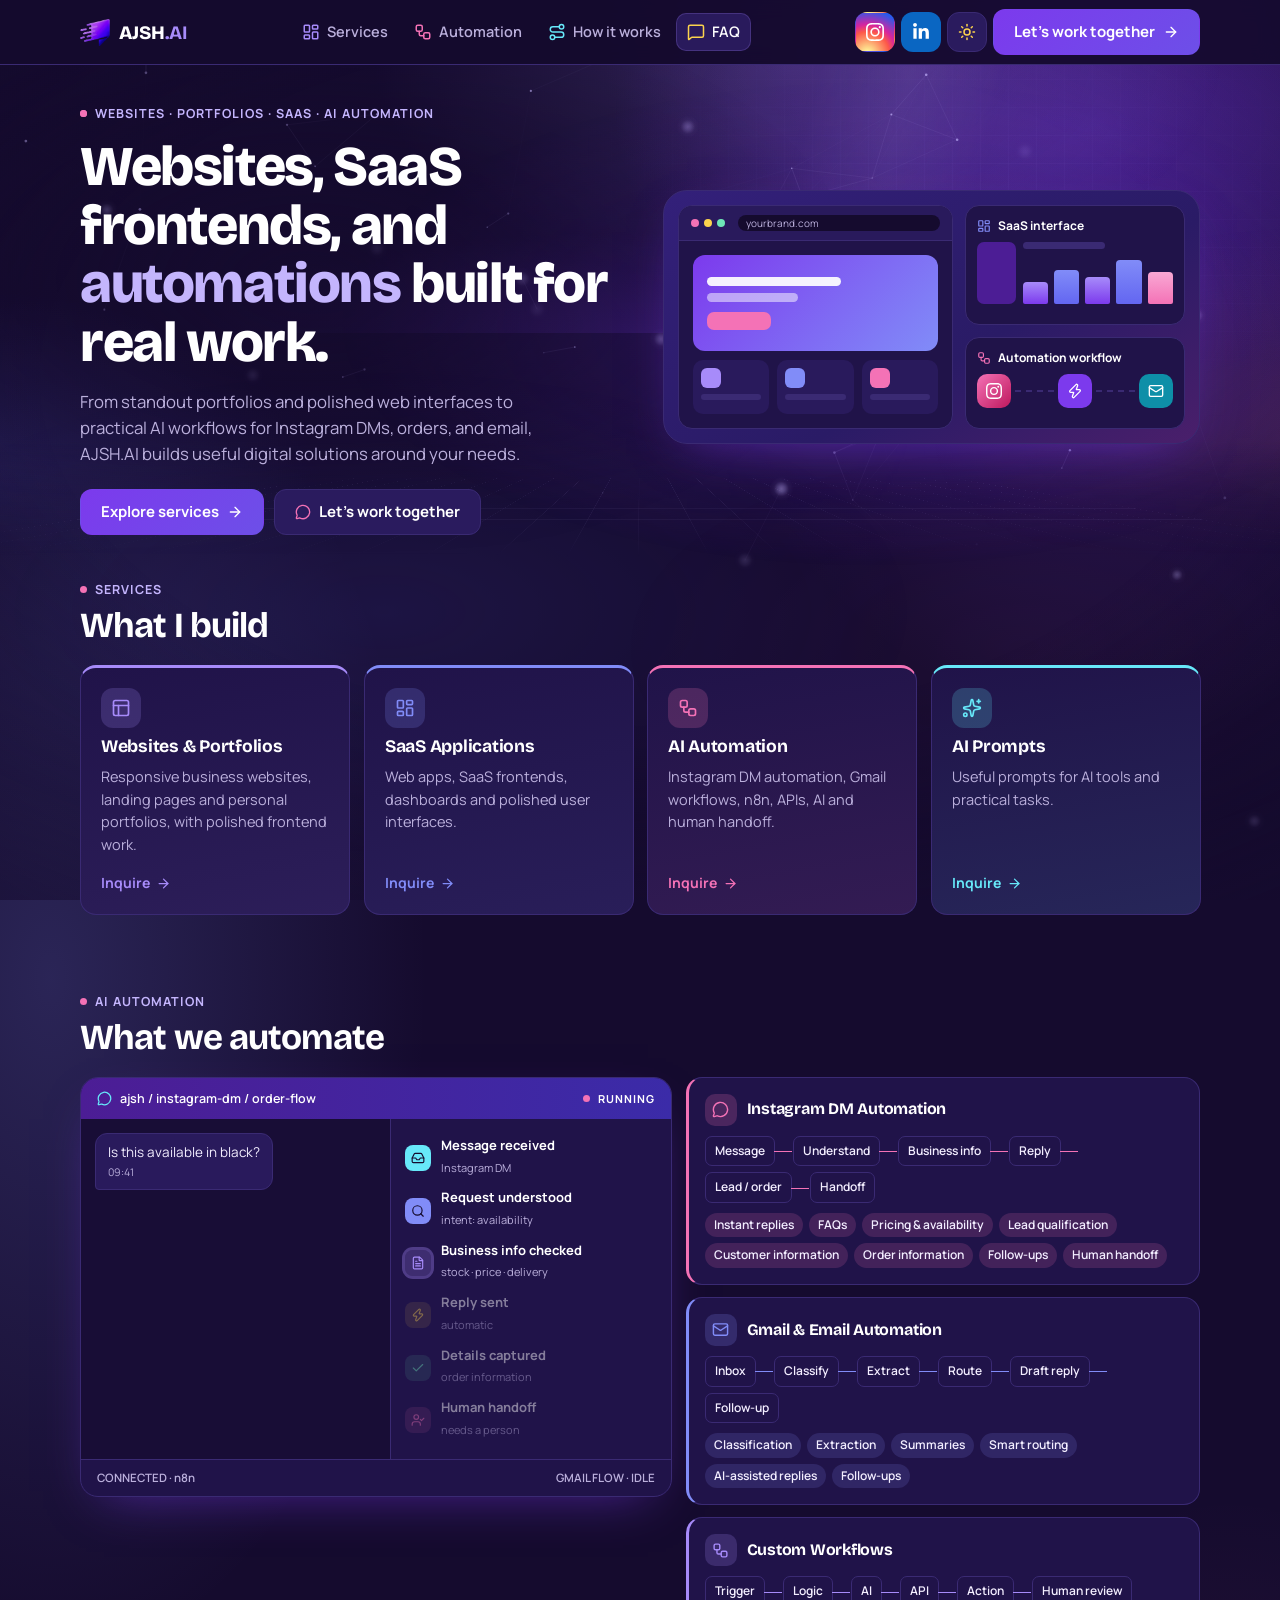
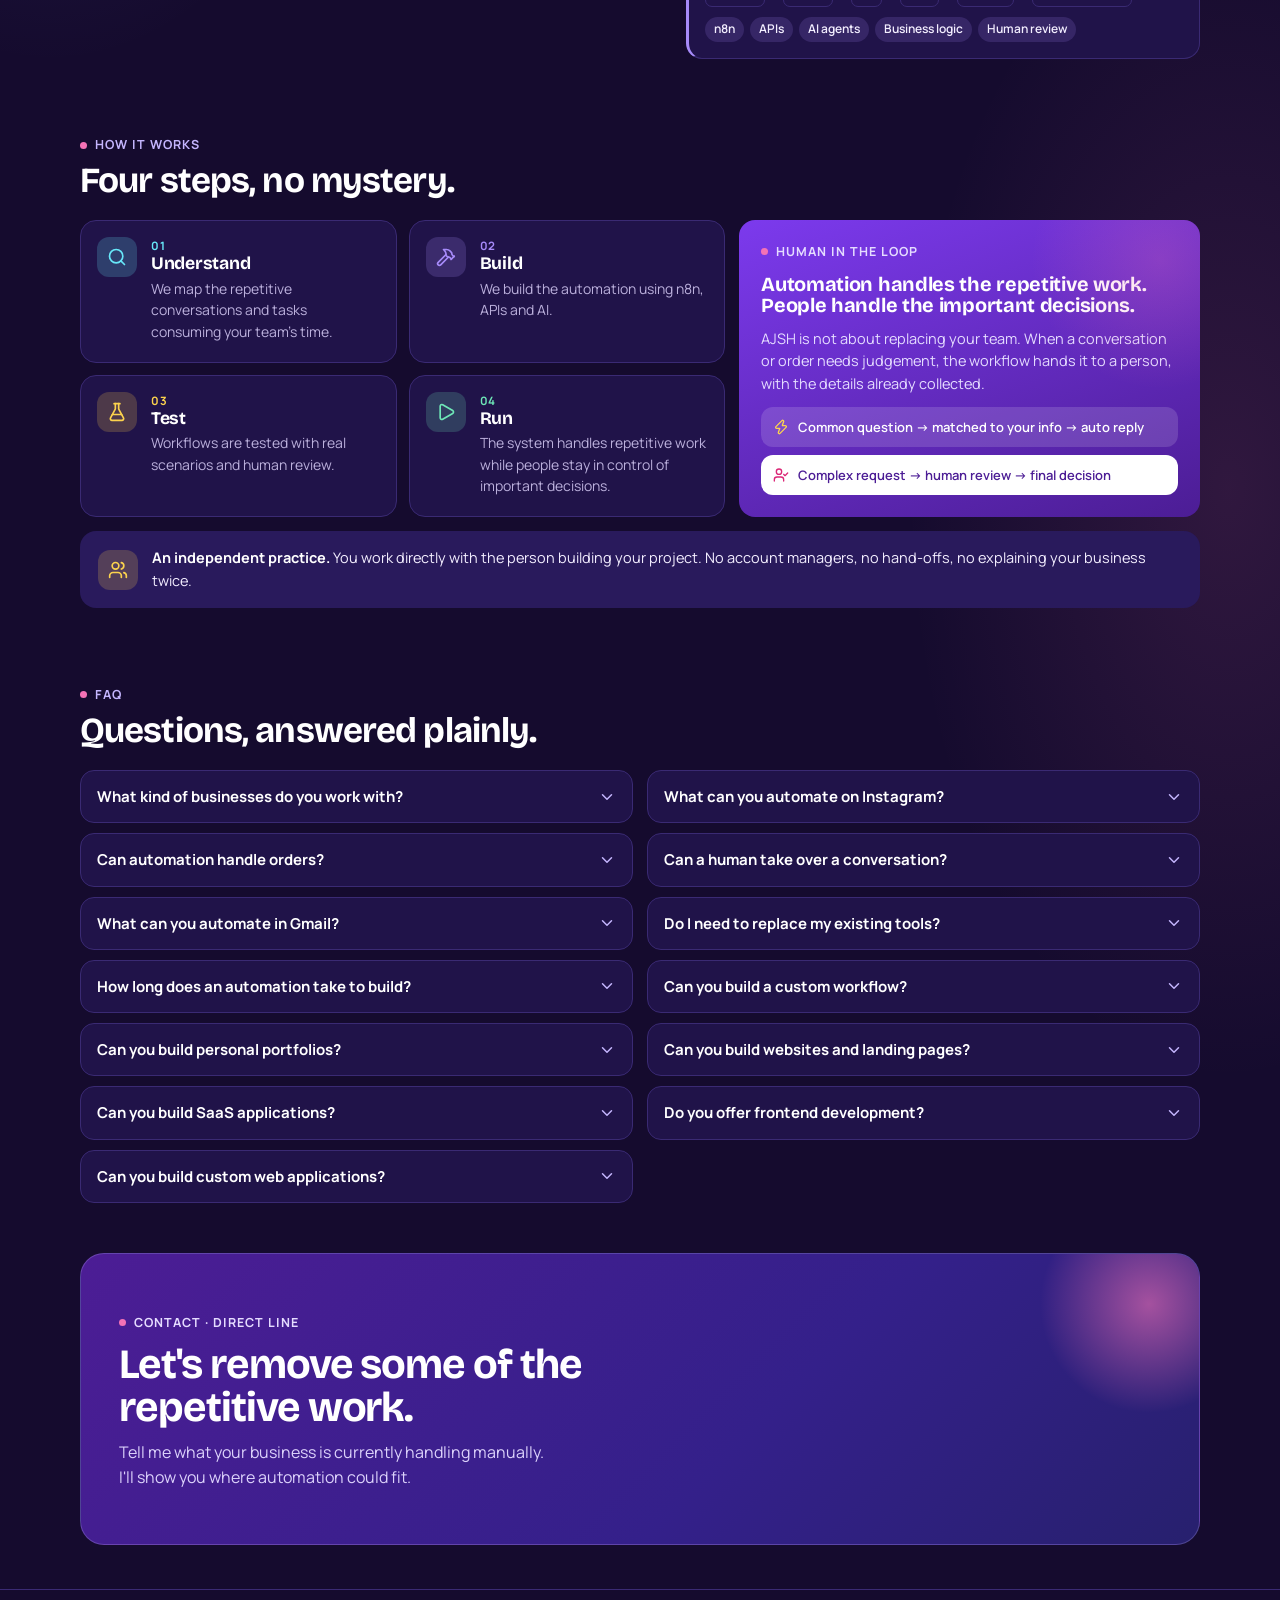
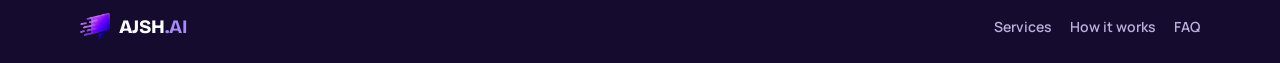
==== commit 55273f75: "Set AJSH.AI Google site name metadata" ====
--- a/index.html
+++ b/index.html
@@ -5,6 +5,18 @@
 <meta name="viewport" content="width=device-width, initial-scale=1, viewport-fit=cover">
 <title>AJSH.AI — Websites, SaaS frontends and automations built for real work</title>
 <meta name="description" content="AJSH.AI builds websites, portfolios, SaaS frontends, AI automation for Instagram DMs and Gmail with n8n and APIs, and AI prompts.">
+<meta name="application-name" content="AJSH.AI">
+<meta property="og:site_name" content="AJSH.AI">
+<link rel="icon" href="/favicon.svg" type="image/svg+xml" sizes="any">
+<script type="application/ld+json">
+{
+  "@context": "https://schema.org",
+  "@type": "WebSite",
+  "name": "AJSH.AI",
+  "alternateName": ["AJSH AI"],
+  "url": "https://ajshai.vercel.app/"
+}
+</script>
 <meta name="theme-color" content="#150B2E">
 <script>(function(){var t='dark';try{t=localStorage.getItem('ajsh-theme')||'dark'}catch(e){}if(t!=='light')t='dark';document.documentElement.setAttribute('data-theme',t);var m=document.querySelector('meta[name=theme-color]');if(m)m.content=t==='light'?'#F3EEFF':'#150B2E'})()</script>
 <link rel="preconnect" href="https://fonts.googleapis.com">
--- a/motion.css
+++ b/motion.css
@@ -64,3 +64,30 @@
 html.lp .fx-beam,html.lp .fx-glow.alt{display:none}html.lp .fx-glow,html.lp .fx-grid b{animation:none}
 @media(max-width:900px){.fx-grid{height:42%}.fx-scrim{background:radial-gradient(92% 62% at 50% 28%,color-mix(in srgb,var(--bg) 78%,transparent),transparent 76%)}}
 @media(prefers-reduced-motion:reduce){.fx-glow,.fx-glow.alt,.fx-beam,.fx-grid b,.hero .eyebrow i:after{animation:none!important}.hero .eyebrow,.hero h1,.hero .lead,.hero .cta,.hero .show{animation:none!important}.btn,.card,header,.logo{transition:none!important}html.mo :where(.svc .card,.about,.fq details,.band .cg .btn,.fr,.step,.sh .eyebrow,.sh h2,.lui,.loop,.band){opacity:1!important;translate:none!important;scale:1!important;clip-path:none!important}}
+/* Phones/tablets: keep the motion, drop the expensive parts (blur, clip-path, 3D, animated grid/beams, canvas while scrolling). */
+@media(max-width:900px),(pointer:coarse){
+.hero>.fx{mask-image:none;-webkit-mask-image:none}
+.hero>.fx:after{content:"";position:absolute;left:0;right:0;bottom:0;height:80px;background:linear-gradient(transparent,var(--bg))}
+.fx-beam,.fx-glow.alt,.fx-tech{display:none}
+.fx-grid b{animation:none}
+header.sc{-webkit-backdrop-filter:none;backdrop-filter:none;background:color-mix(in srgb,var(--bg) 97%,transparent)}
+.svc .card,.svc .card:hover,.svc .card:focus-visible{transform:none;transform-style:flat}
+.svc .card:before{display:none}
+.hero .show{animation-duration:.8s}
+html.mo :where(.svc .card,.about,.fq details,.band .cg .btn,.fr,.step,.sh .eyebrow,.sh h2,.lui,.loop,.band){transition:opacity .55s var(--motion-ease) var(--motion-delay,0ms),translate .55s var(--motion-ease) var(--motion-delay,0ms)}
+html.mo .sh h2{clip-path:none}
+html.mo .lui,html.mo .band{clip-path:none;opacity:0;translate:0 22px}
+html.mo .step{scale:1}
+html.mo .vs{clip-path:none!important}
+}
+
+/* Brand colours: real logo colours for social/contact icons (app-icon style, readable in both themes) */
+:root .ib.ig{background:radial-gradient(circle at 30% 107%,#fdf497 0,#fdf497 5%,#fd5949 45%,#d6249f 60%,#285AEB 90%);border-color:transparent;color:#fff}
+:root .ib.li{background:#0A66C2;border-color:transparent;color:#fff}
+:root .ib.ig:hover{border-color:transparent;box-shadow:0 8px 20px -8px #d6249f}
+:root .ib.li:hover{border-color:transparent;box-shadow:0 8px 20px -8px #0A66C2}
+.band .cg .btn .ic{box-sizing:content-box;width:18px;height:18px;padding:6px;border-radius:10px;color:#fff}
+.band .cg .btn[href*="wa.me"] .ic{background:#25D366}
+.band .cg .btn[href^="mailto"] .ic{background:#EA4335}
+.band .cg .btn[href*="instagram.com"] .ic{background:radial-gradient(circle at 30% 107%,#fdf497 0,#fdf497 5%,#fd5949 45%,#d6249f 60%,#285AEB 90%)}
+.band .cg .btn[href*="linkedin.com"] .ic{background:#0A66C2}
--- a/ambient-background.css
+++ b/ambient-background.css
@@ -62,3 +62,6 @@
 /* pause everything when the tab is hidden */
 html.ab-paused .ab-root *,html.ab-paused .ab-root *:after{animation-play-state:paused!important}
 @media(prefers-reduced-motion:reduce){.ab-root *,.ab-root *:after{animation:none!important;transition:none!important}.ab-st{display:none}}
+
+/* phones/tablets: static ambient only (no loop, beams, streams or continuous animation) */
+@media(max-width:900px),(pointer:coarse){.ab-bm,.ab-st,.ab-fc,.ab-vg{display:none}.ab-f{animation:none;will-change:auto}.ab-par{will-change:auto}}
